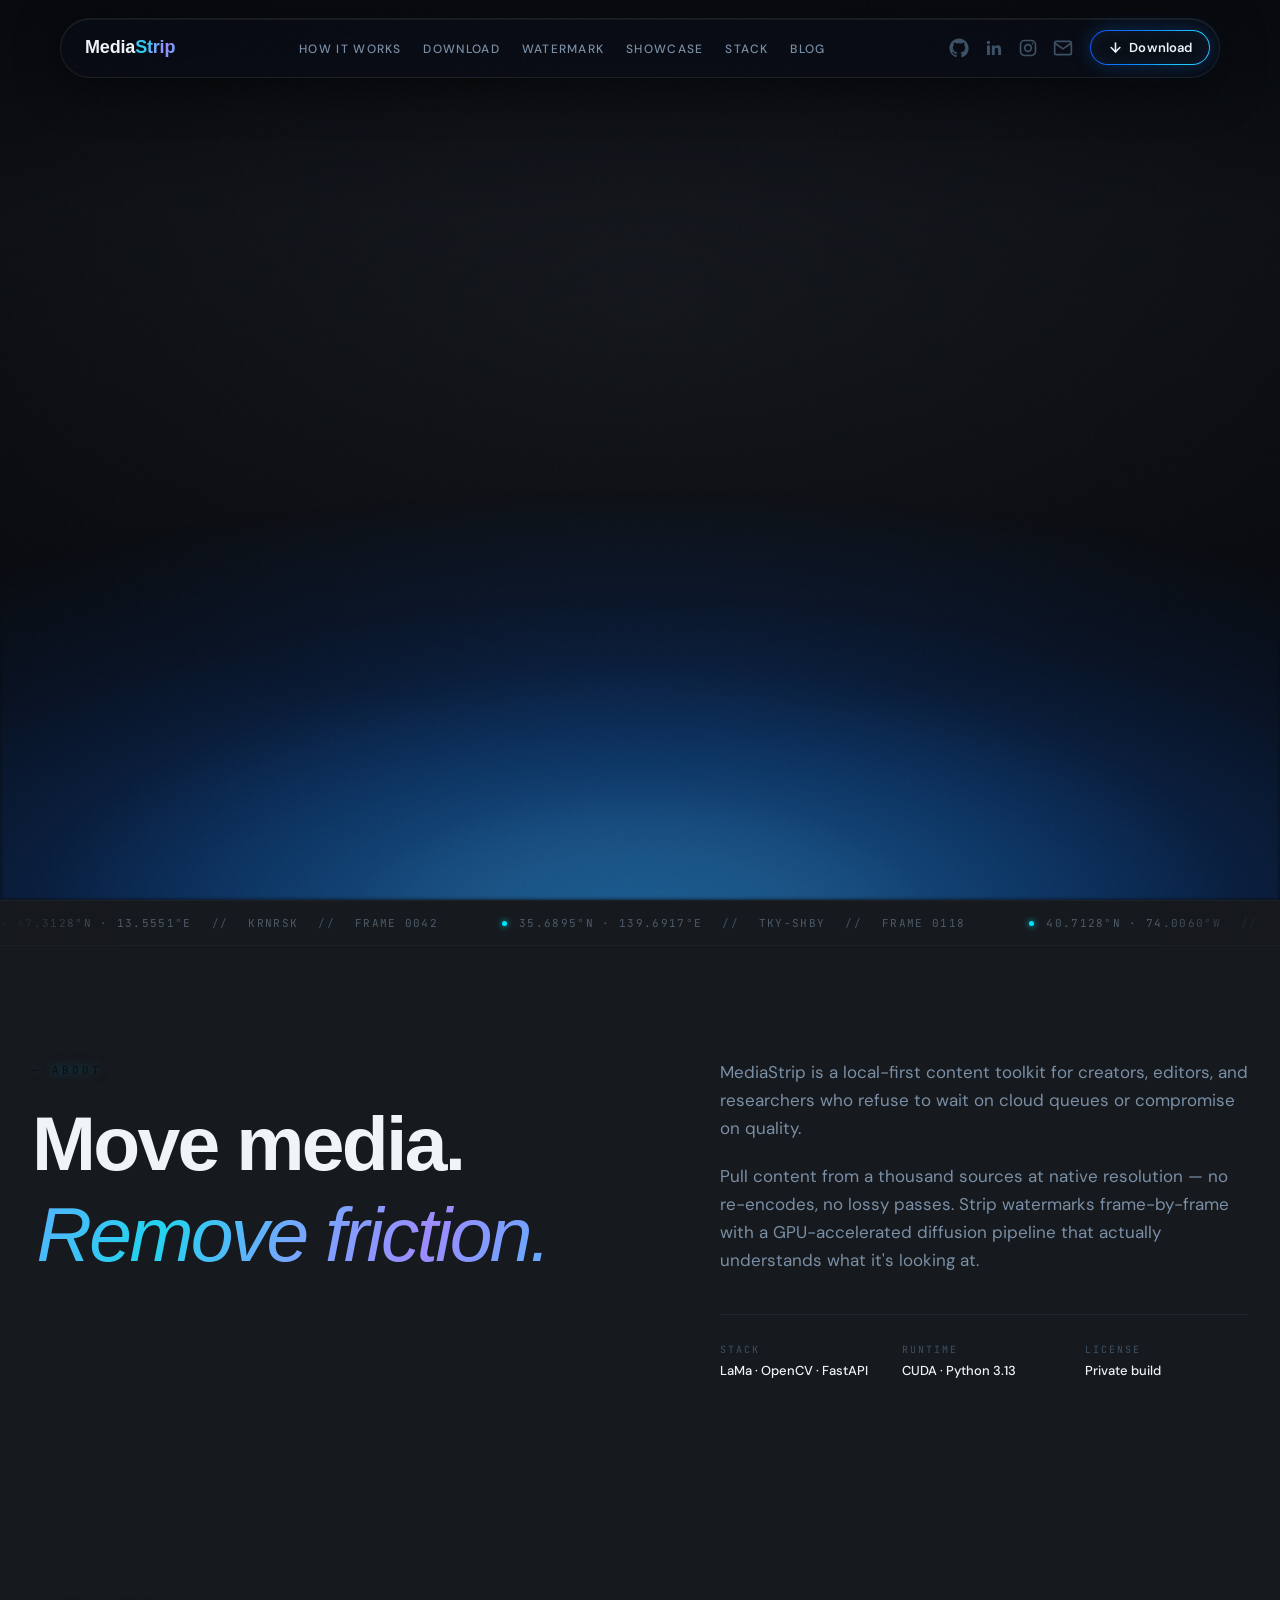
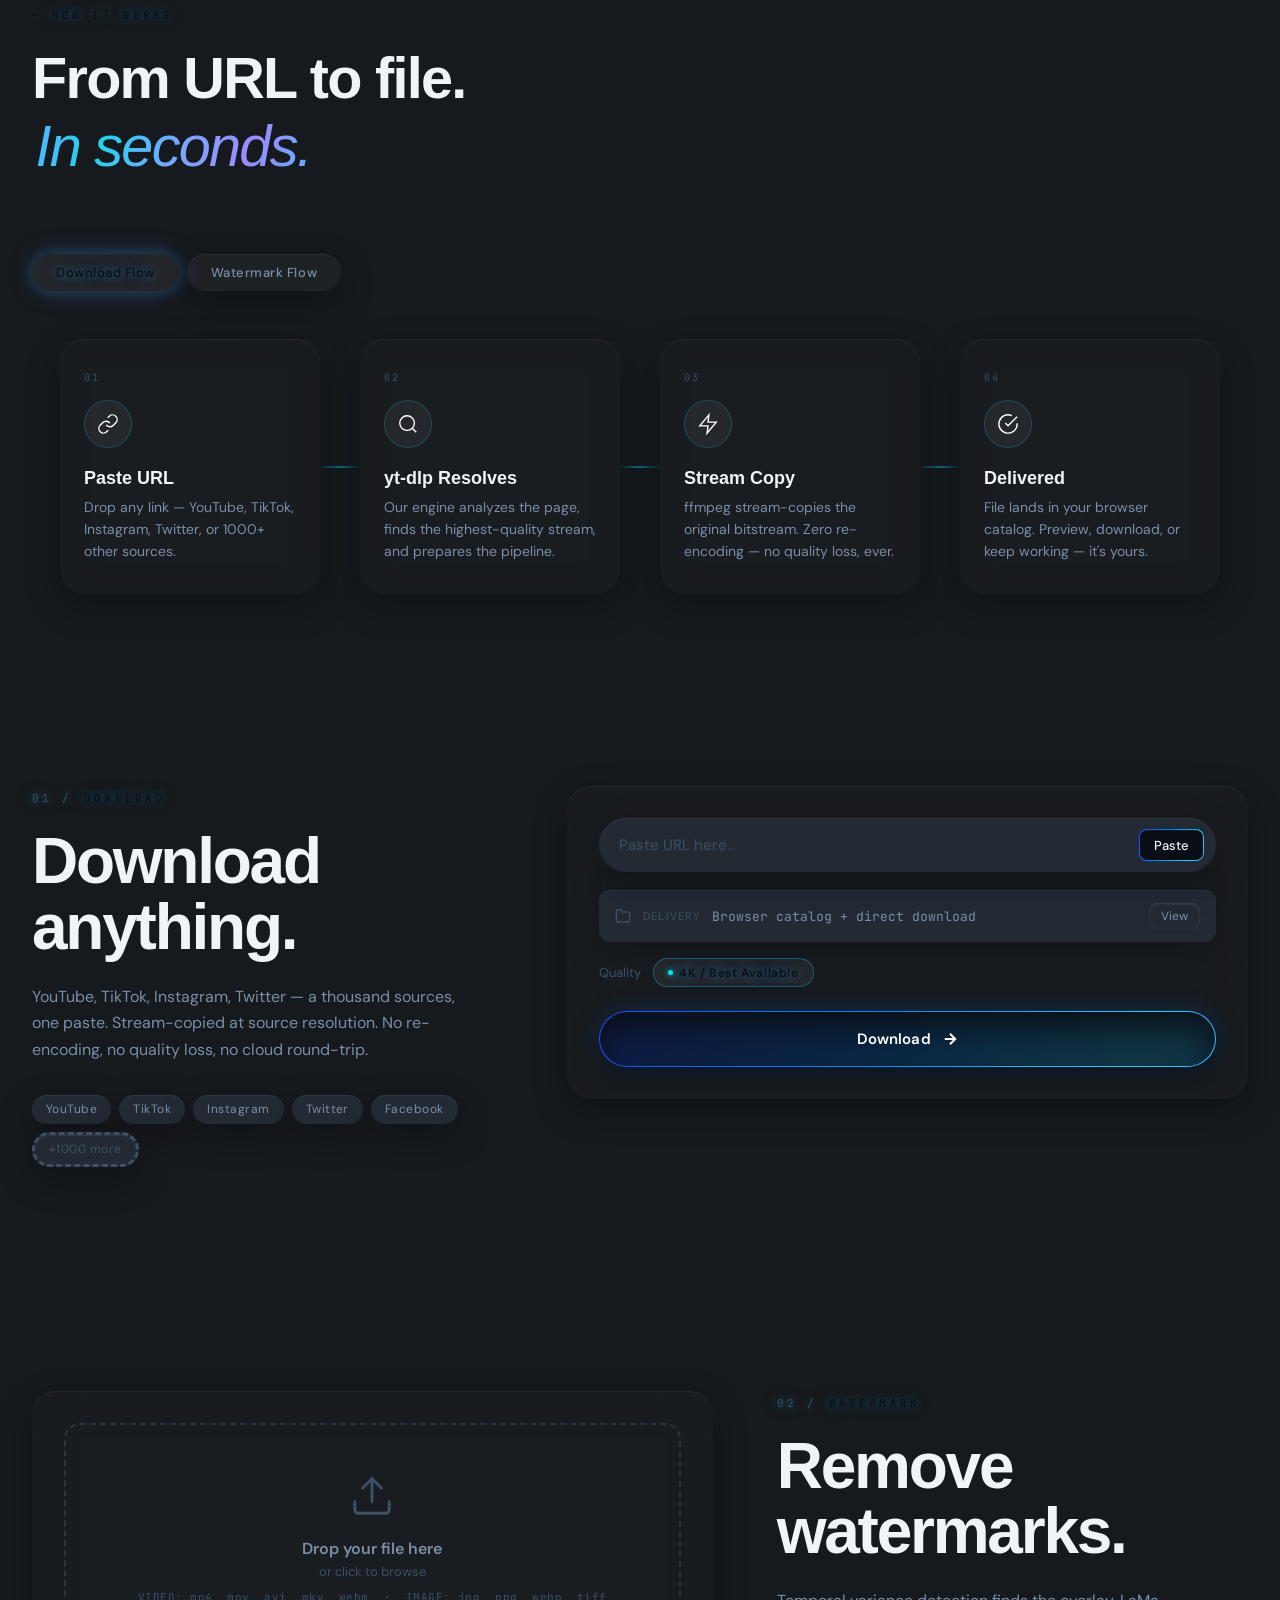
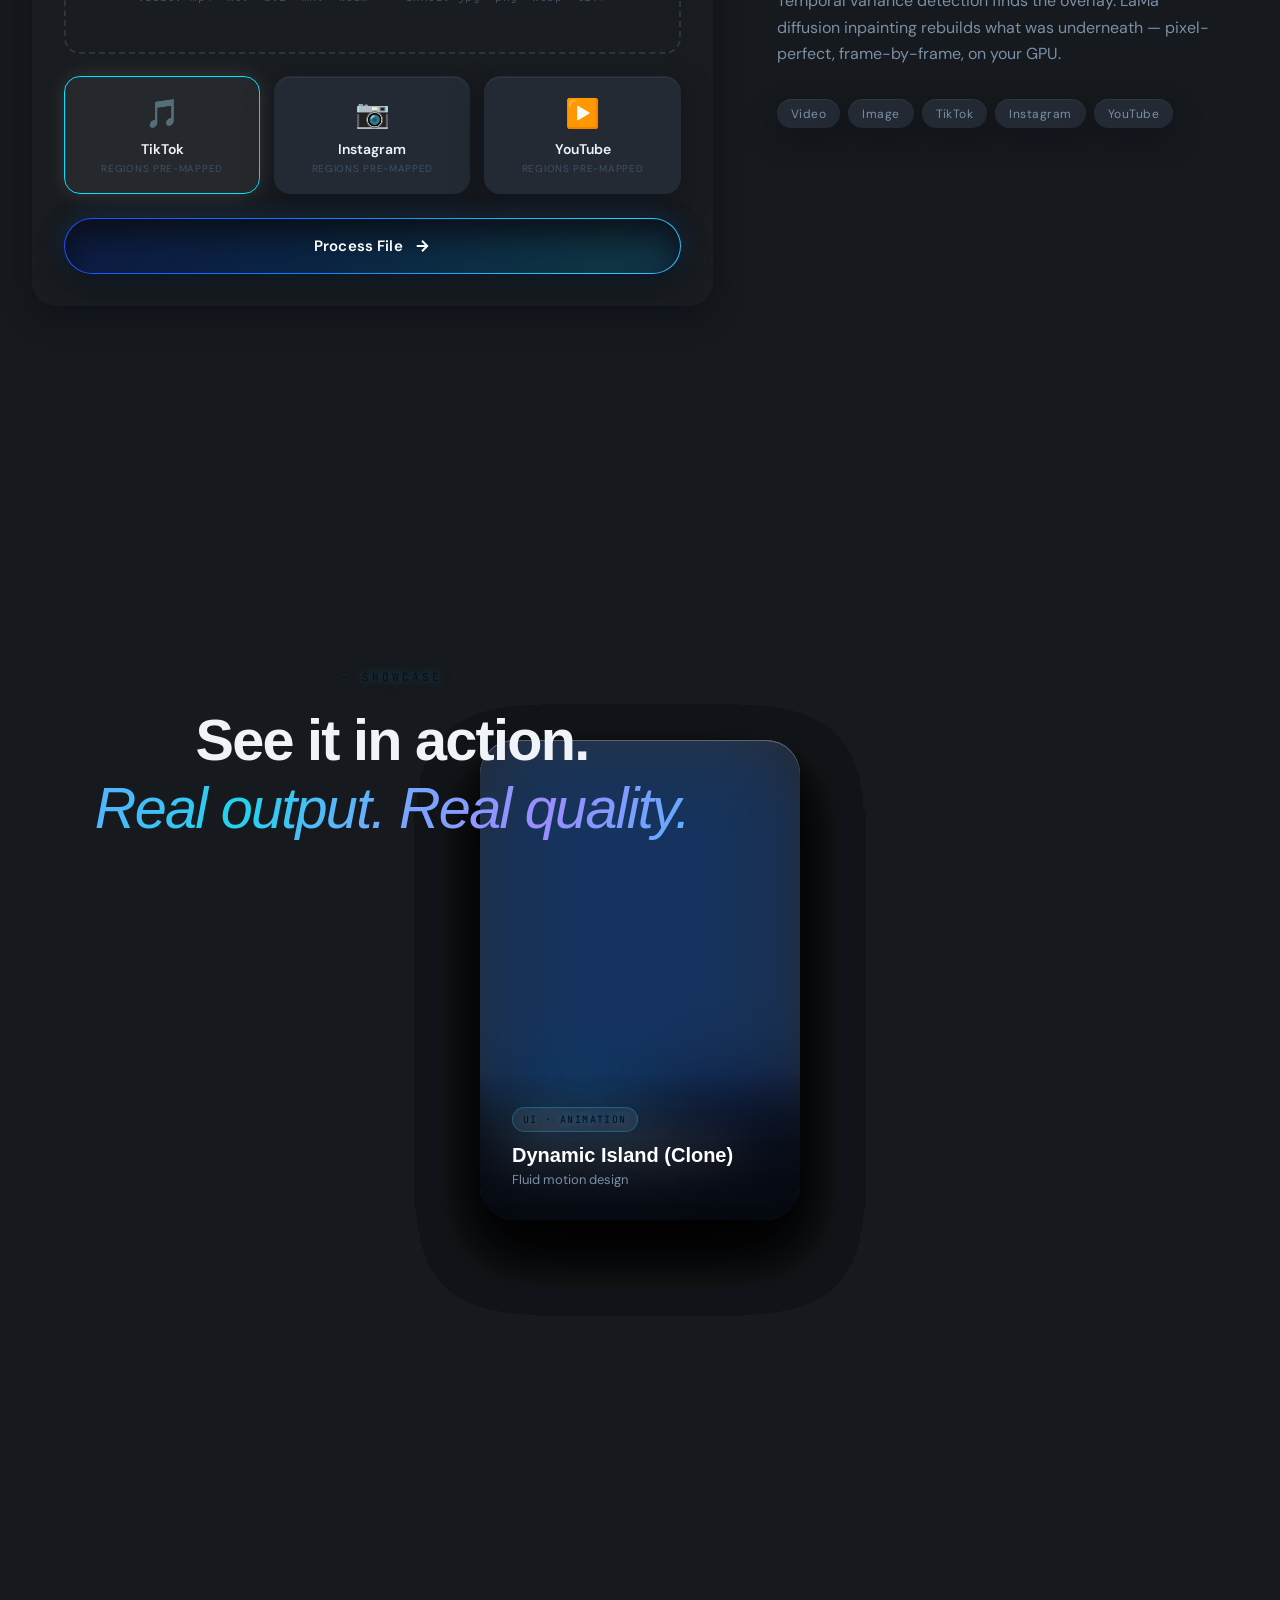
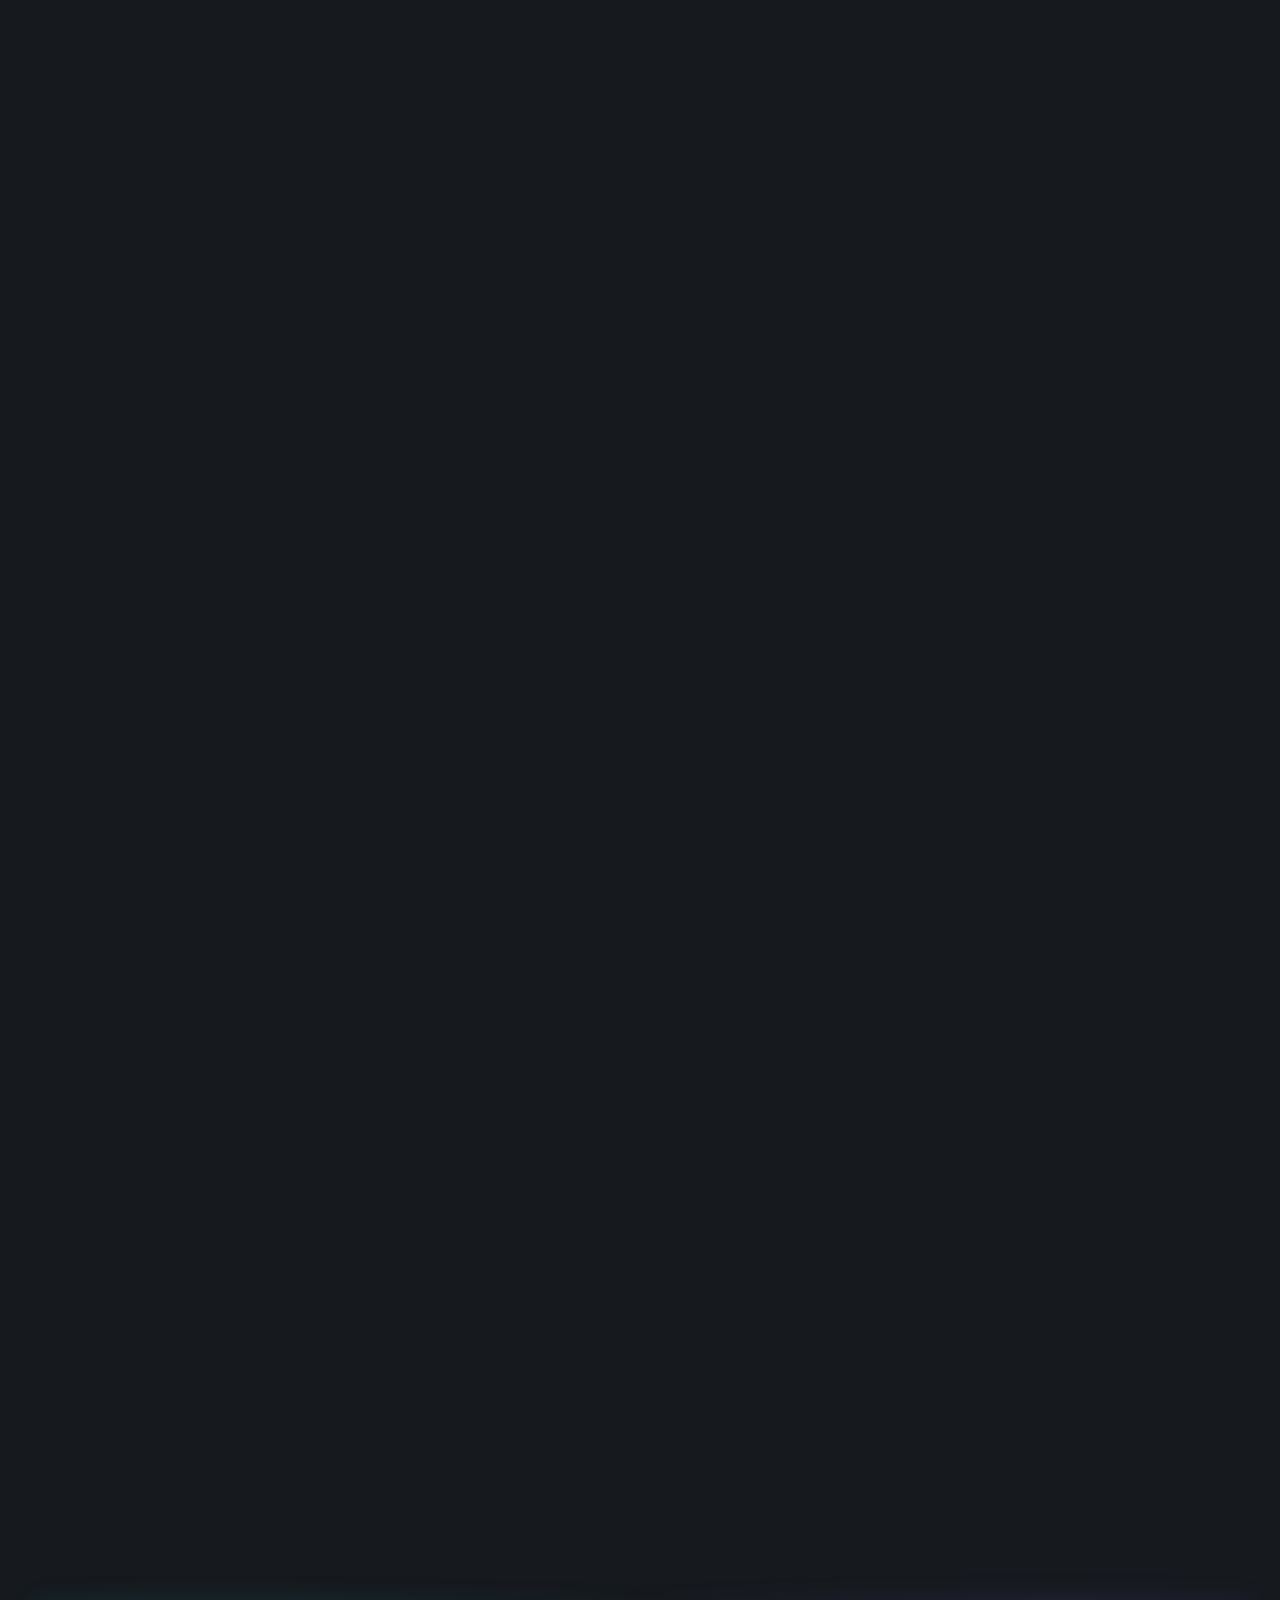
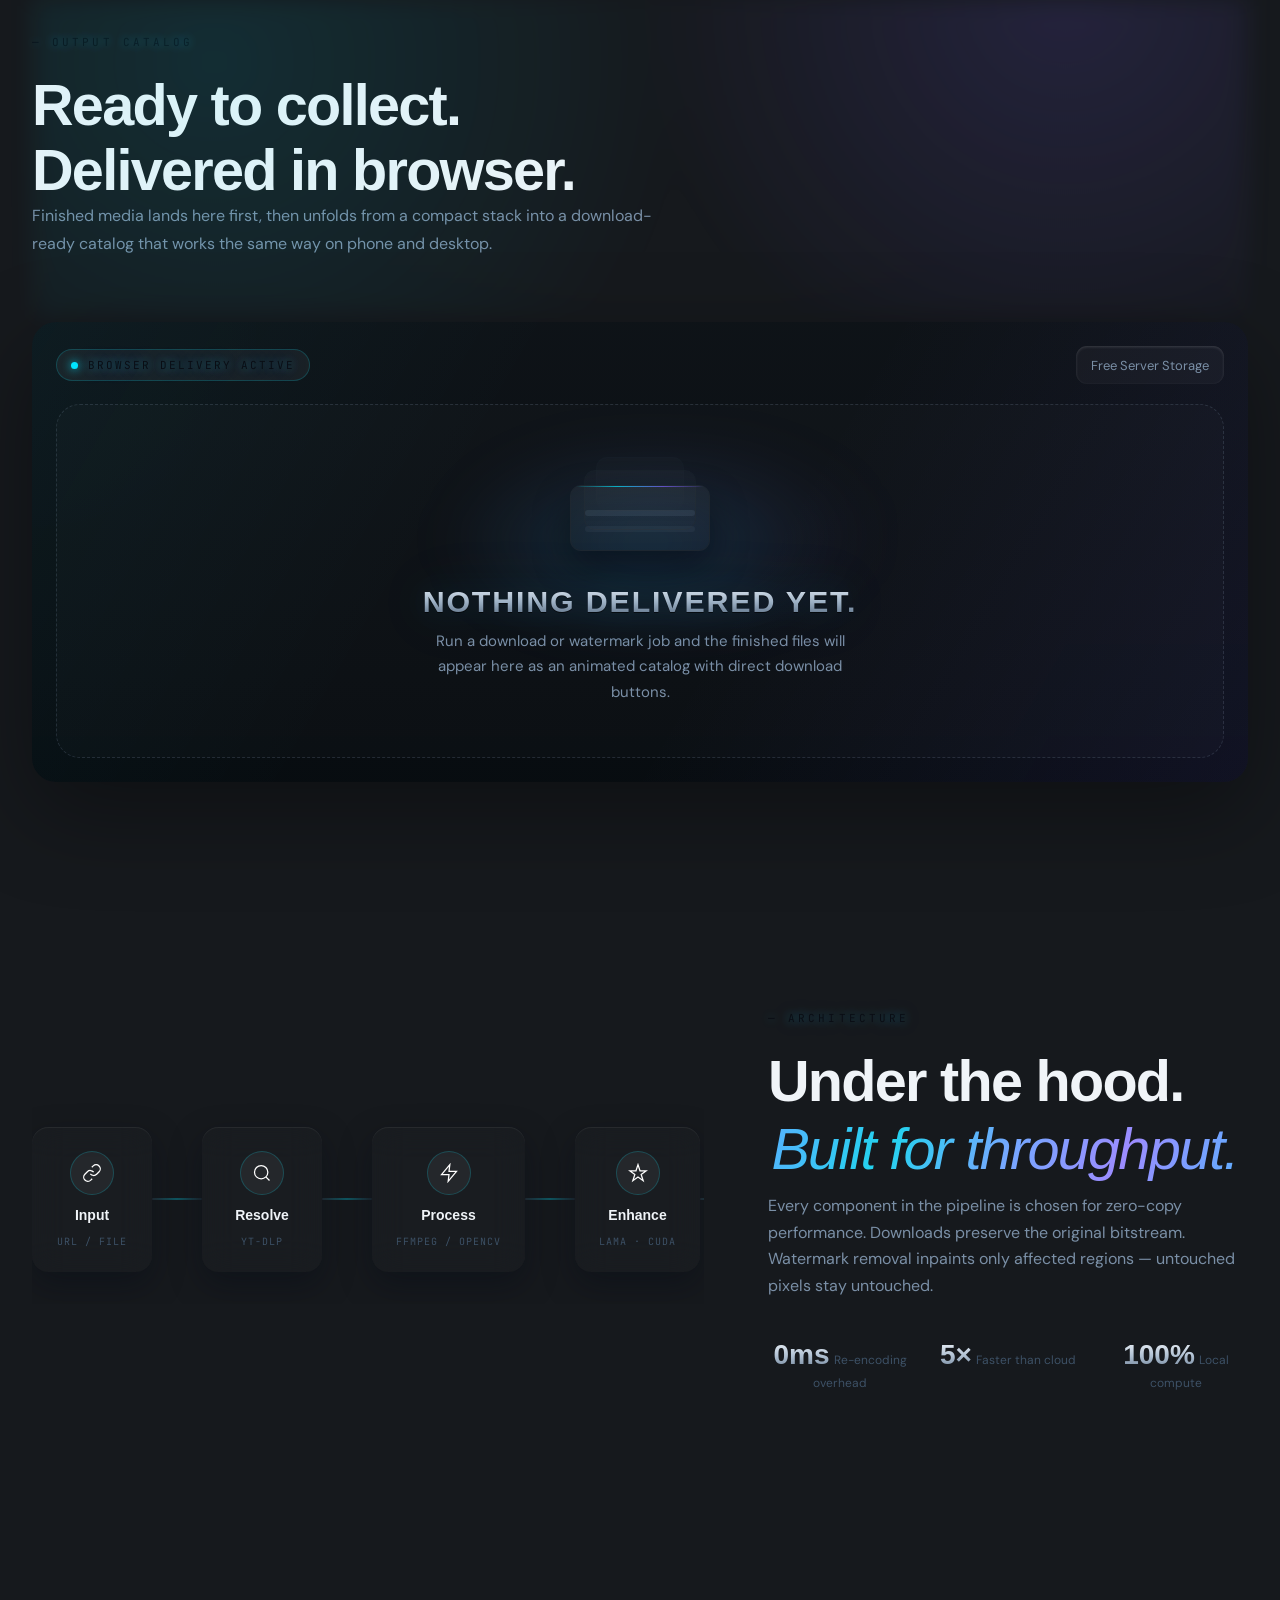
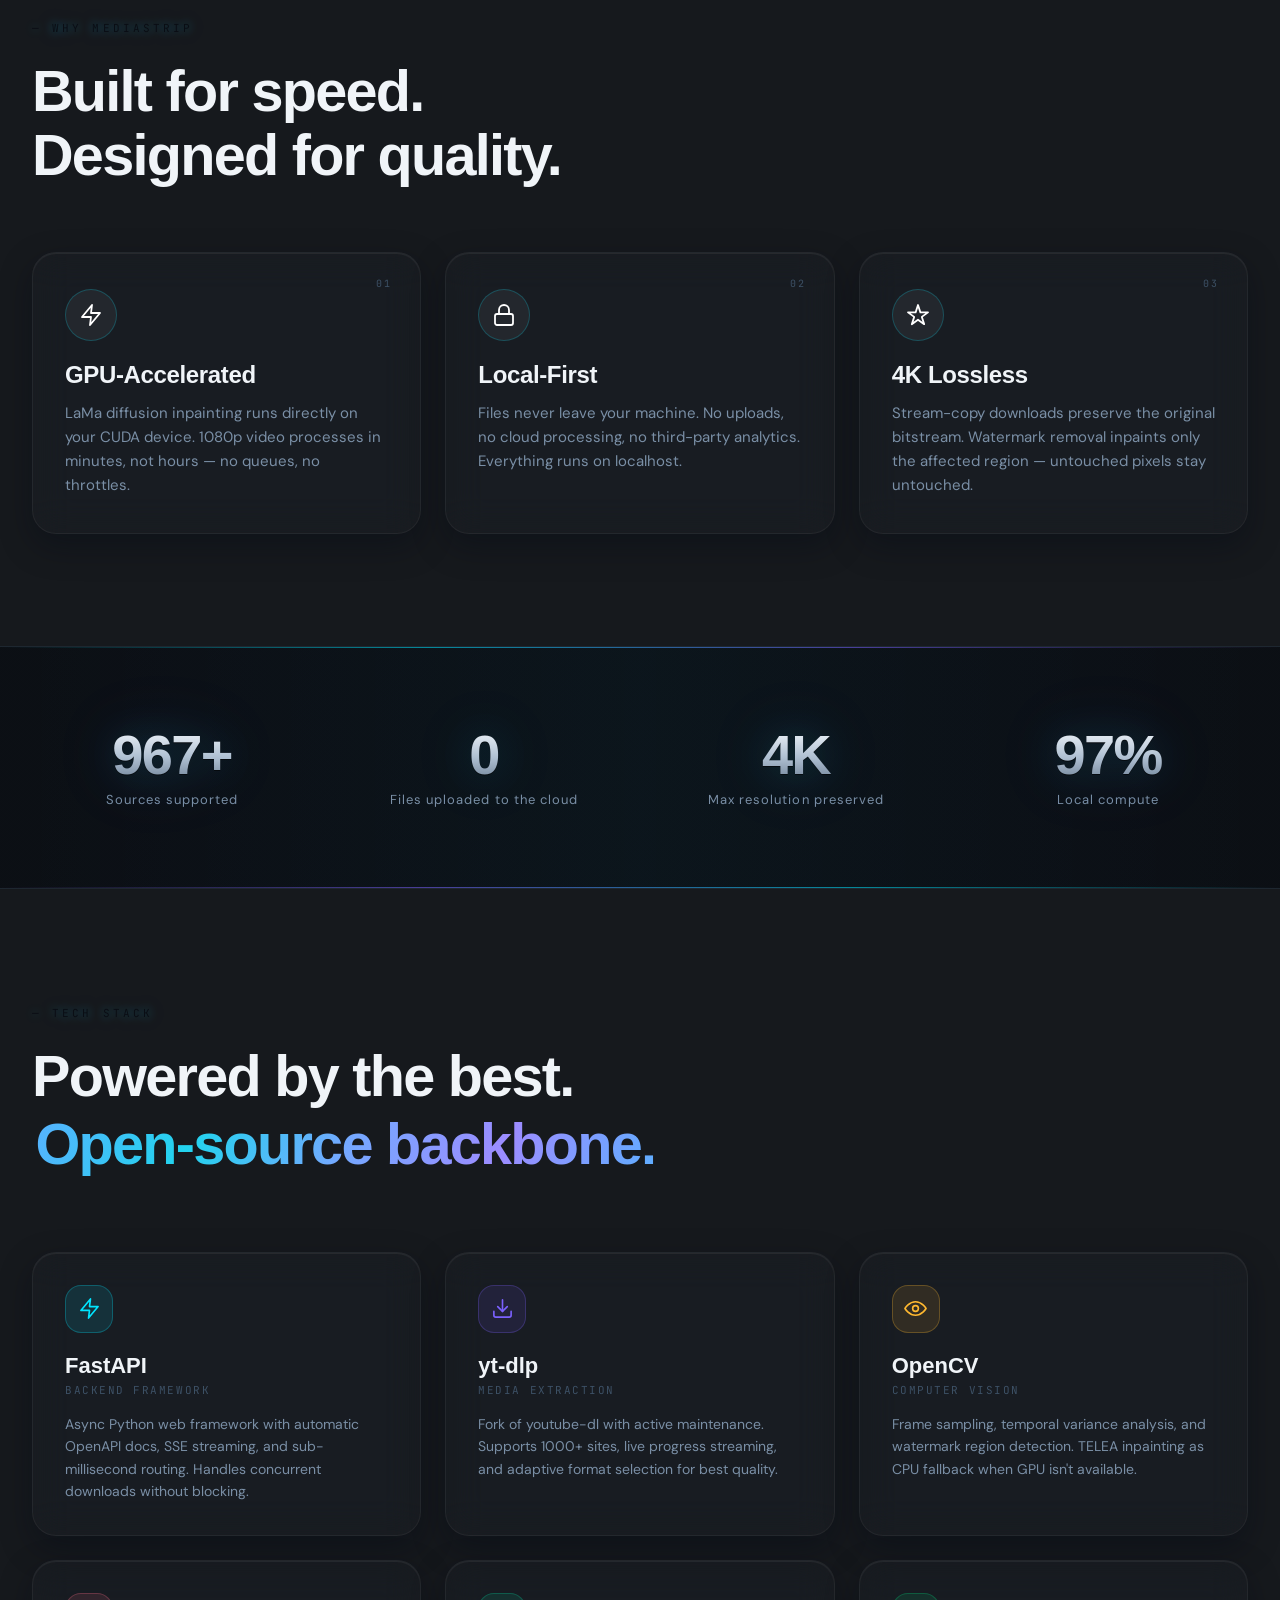
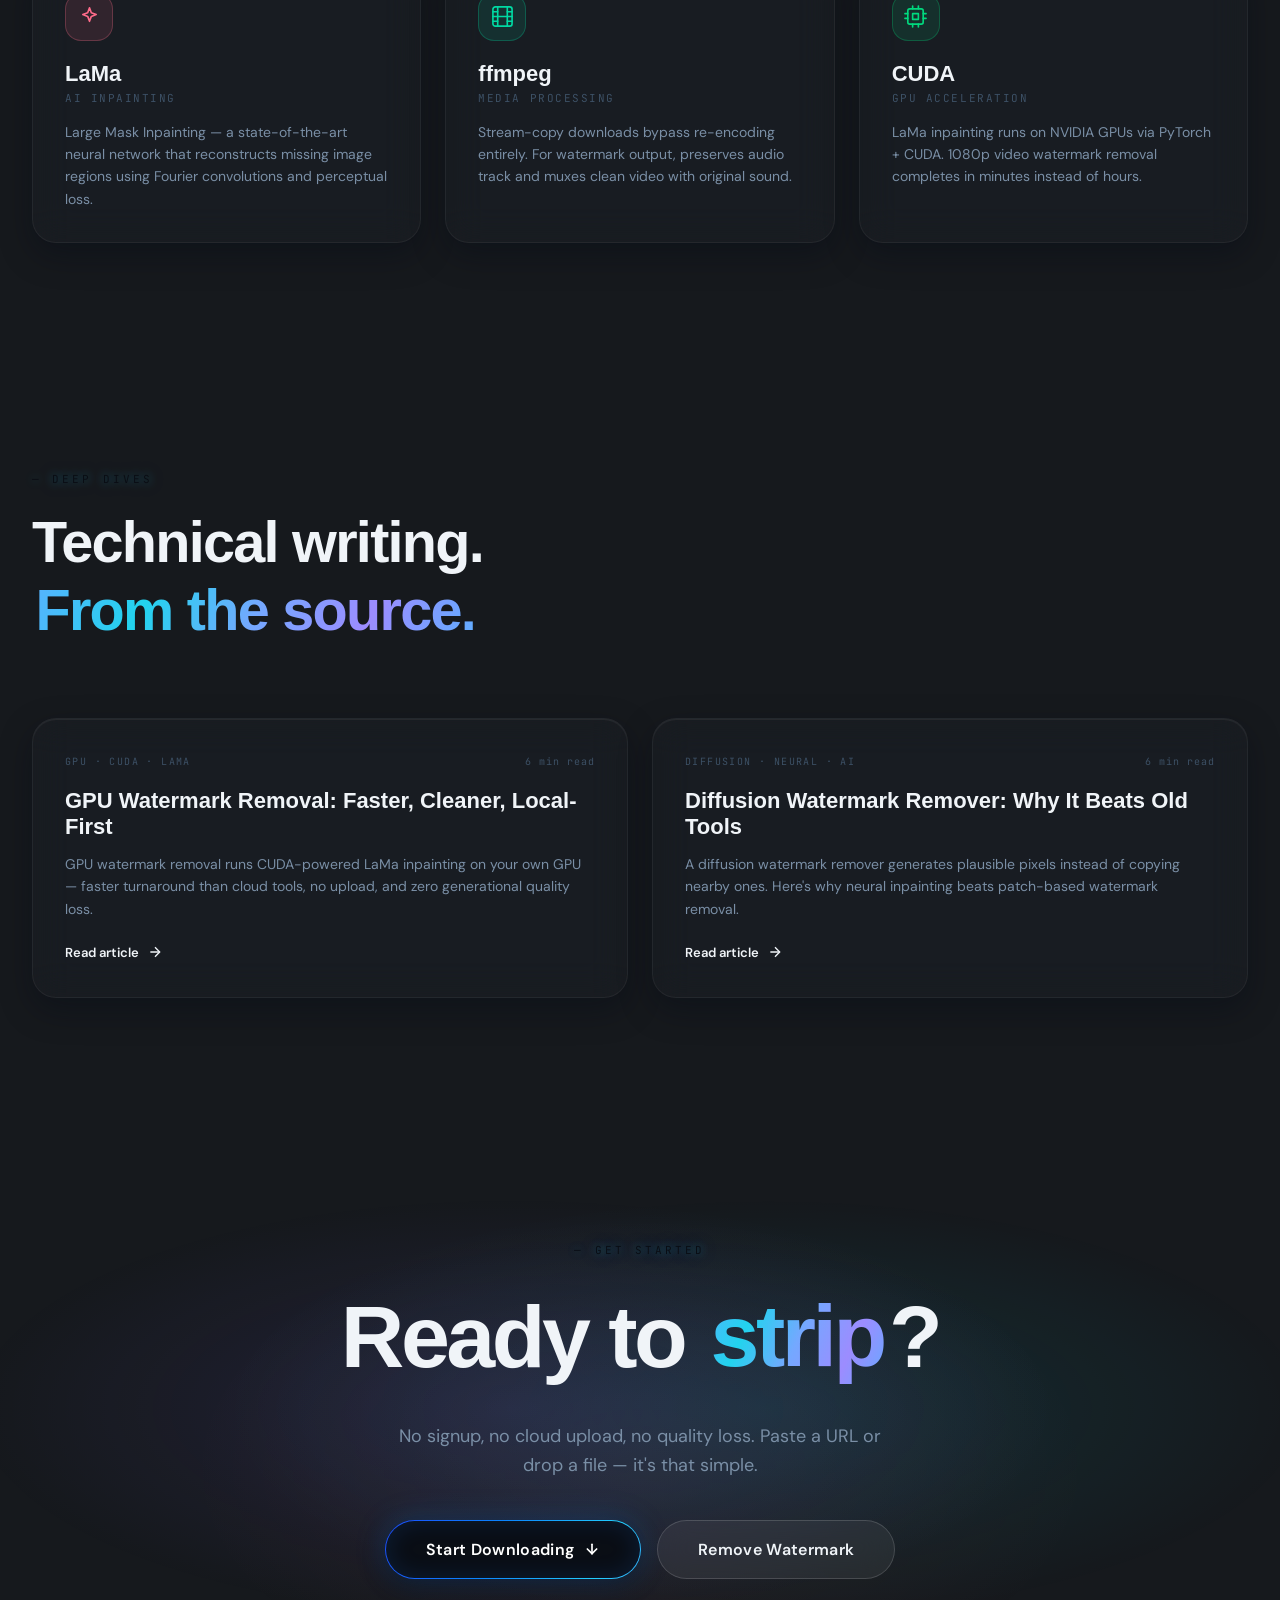
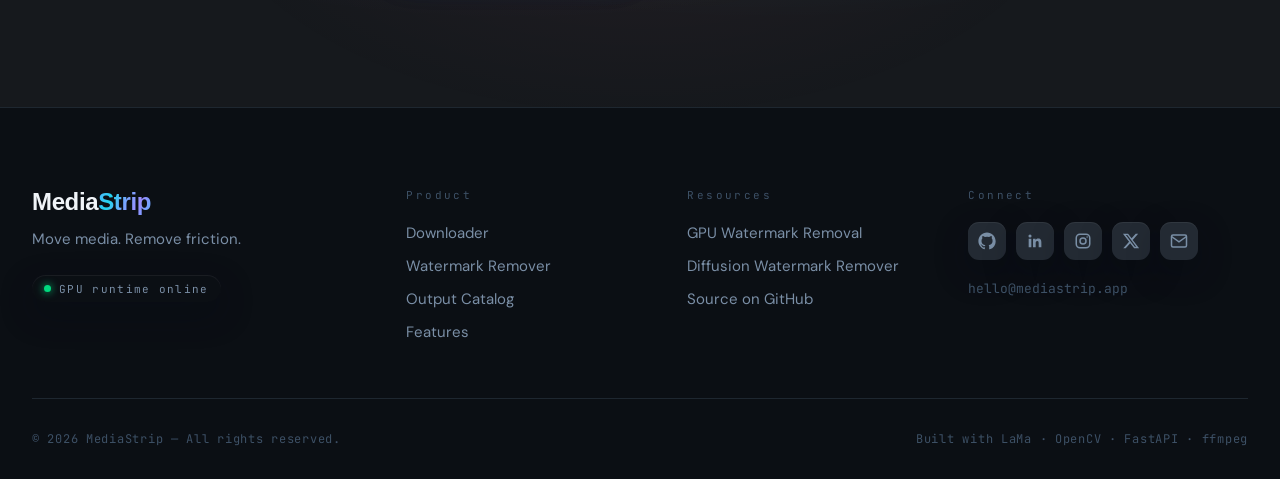
==== static/index.html @ b517f446 "fix(ui): de-void remaining display-scale text — pipeline stats + footer logo Swept all 15 #0A0E15+wo" ====
<!DOCTYPE html>
<html lang="en">
<head>
<meta charset="UTF-8">
<meta name="viewport" content="width=device-width, initial-scale=1.0">
<title>MediaStrip — Free 4K Media Downloader & Watermark Remover</title>
<meta name="description" content="GPU-accelerated, local-first media toolkit for creators. Download video from 1000+ sources at native resolution and remove watermarks frame-by-frame. Free.">
<link rel="canonical" href="https://mediastrip.jodlx.in/">

<!-- Open Graph -->
<meta property="og:title" content="MediaStrip — Free 4K Media Downloader & Watermark Remover">
<meta property="og:description" content="GPU-accelerated, local-first media toolkit for creators. Download video from 1000+ sources at native resolution and remove watermarks frame-by-frame. Free.">
<meta property="og:url" content="https://mediastrip.jodlx.in/">
<meta property="og:type" content="website">
<meta property="og:image" content="https://mediastrip.jodlx.in/static/og-image.png">
<meta property="og:image:width" content="1200">
<meta property="og:image:height" content="630">
<meta property="og:site_name" content="MediaStrip">

<!-- Twitter Card -->
<meta name="twitter:card" content="summary_large_image">
<meta name="twitter:title" content="MediaStrip — Free 4K Media Downloader & Watermark Remover">
<meta name="twitter:description" content="GPU-accelerated, local-first media toolkit for creators. Download video from 1000+ sources at native resolution and remove watermarks frame-by-frame. Free.">
<meta name="twitter:image" content="https://mediastrip.jodlx.in/static/og-image.png">

<!-- Structured Data -->
<script type="application/ld+json">
{
  "@context": "https://schema.org",
  "@type": "SoftwareApplication",
  "name": "MediaStrip",
  "url": "https://mediastrip.jodlx.in/",
  "description": "GPU-accelerated, local-first media toolkit for creators. Download video from 1000+ sources at native resolution and remove watermarks frame-by-frame.",
  "applicationCategory": "MultimediaApplication",
  "operatingSystem": "Web",
  "softwareVersion": "1.0",
  "sameAs": [
    "https://github.com/JodLHarDxD/MediaStrip"
  ],
  "offers": {
    "@type": "Offer",
    "price": "0",
    "priceCurrency": "USD"
  },
  "featureList": [
    "GPU-accelerated watermark removal using LaMa inpainting",
    "Download video from 1000+ sources at native resolution",
    "Local-first processing — your media never leaves your machine",
    "4K lossless output via ffmpeg",
    "OpenCV-powered frame-by-frame processing"
  ],
  "contactPoint": {
    "@type": "ContactPoint",
    "email": "hello@mediastrip.app"
  }
}
</script>
<link rel="preconnect" href="https://fonts.googleapis.com">
<link rel="preconnect" href="https://fonts.gstatic.com" crossorigin>
<link rel="preconnect" href="https://fonts.cdnfonts.com" crossorigin>
<link href="https://fonts.cdnfonts.com/css/clash-display" rel="stylesheet">
<link href="https://fonts.googleapis.com/css2?family=DM+Sans:opsz,wght@9..40,300;9..40,400;9..40,500;9..40,600;9..40,700&family=JetBrains+Mono:wght@400;500&display=swap" rel="stylesheet">

<link rel="icon" href="/favicon.ico" type="image/svg+xml">
<link rel="shortcut icon" href="/favicon.ico" type="image/svg+xml">
<style>
body.is-preloading { overflow: hidden; background: #05030b; }
body.is-preloading .site-shell {
  opacity: 0;
  visibility: hidden;
  transform: scale(1.02);
}
body.app-ready .site-shell {
  opacity: 1;
  visibility: visible;
  transform: none;
  transition: opacity 900ms cubic-bezier(0.4, 0, 0.2, 1), transform 900ms cubic-bezier(0.4, 0, 0.2, 1);
}
#site-loader {
  position: fixed;
  inset: 0;
  display: grid;
  place-items: center;
  background:
    radial-gradient(circle at 50% 40%, rgba(50, 27, 96, 0.9), rgba(5, 3, 11, 0.98) 62%),
    linear-gradient(180deg, #090512, #020103);
  z-index: 10050;
}
#site-loader[hidden] { display: none; }
#site-loader.is-leaving {
  opacity: 0;
  visibility: hidden;
  transition: opacity 900ms cubic-bezier(0.4, 0, 0.2, 1), visibility 900ms cubic-bezier(0.4, 0, 0.2, 1);
}
</style>
<link rel="stylesheet" href="/static/style.css?v=18">
</head>
<body>

<div class="site-shell">

<!-- Fluid GSAP Cursor -->
<div class="fluid-cursor" id="fluid-cursor"></div>
<div class="fluid-cursor-follower" id="fluid-cursor-follower"></div>

<!-- Animated gradient canvas background -->

<canvas id="gradient-canvas" aria-hidden="true"></canvas>
<div class="mesh-bg"></div>

<!-- ═══════════════════════════════════════════ TOP NAV -->
<nav class="top-nav" id="top-nav">
  <div class="top-nav-inner">
    <a class="top-nav-brand" href="#hero" onclick="scrollToSection('hero', event)">
      Media<span>Strip</span>
    </a>
    <ul class="top-nav-links">
      <li><a href="#how-it-works" onclick="scrollToSection('how-it-works', event)">How It Works</a></li>
      <li><a href="#tool-download" onclick="scrollToSection('tool-download', event)">Download</a></li>
      <li><a href="#tool-watermark" onclick="scrollToSection('tool-watermark', event)">Watermark</a></li>
      <li><a href="#pipeline" onclick="scrollToSection('pipeline', event)">Showcase</a></li>
      <li><a href="#tech-stack" onclick="scrollToSection('tech-stack', event)">Stack</a></li>
      <li><a href="#blog" onclick="scrollToSection('blog', event)">Blog</a></li>
    </ul>
    <div class="top-nav-right">
    <div class="top-nav-socials">
      <a href="https://github.com/JodLHarDxD/MediaStrip" target="_blank" rel="noopener" title="GitHub" aria-label="GitHub">
        <svg viewBox="0 0 24 24" fill="currentColor" width="20" height="20"><path d="M12 .5C5.73.5.5 5.74.5 12.02c0 5.08 3.29 9.39 7.86 10.91.58.11.79-.25.79-.55v-2.02c-3.2.7-3.87-1.37-3.87-1.37-.52-1.33-1.28-1.68-1.28-1.68-1.05-.72.08-.7.08-.7 1.16.08 1.77 1.2 1.77 1.2 1.03 1.77 2.7 1.26 3.36.97.1-.75.4-1.27.73-1.56-2.55-.29-5.23-1.28-5.23-5.7 0-1.26.45-2.28 1.18-3.08-.12-.29-.51-1.46.11-3.05 0 0 .97-.31 3.17 1.18a11 11 0 0 1 5.77 0c2.2-1.49 3.17-1.18 3.17-1.18.62 1.59.23 2.76.11 3.05.74.8 1.18 1.82 1.18 3.08 0 4.43-2.69 5.4-5.25 5.69.41.36.77 1.06.77 2.14v3.17c0 .31.21.67.8.55A10.53 10.53 0 0 0 23.5 12.02C23.5 5.74 18.27.5 12 .5z"/></svg>
      </a>
      <a href="https://linkedin.com" target="_blank" rel="noopener" title="LinkedIn" aria-label="LinkedIn">
        <svg viewBox="0 0 24 24" fill="currentColor" width="20" height="20"><path d="M20.45 20.45h-3.55v-5.57c0-1.33-.02-3.04-1.85-3.04-1.85 0-2.13 1.44-2.13 2.94v5.67H9.36V9.01h3.41v1.56h.05c.48-.9 1.65-1.85 3.39-1.85 3.62 0 4.29 2.38 4.29 5.48v6.25zM5.34 7.43a2.06 2.06 0 1 1 0-4.12 2.06 2.06 0 0 1 0 4.12zM7.12 20.45H3.56V9.01h3.56v11.44z"/></svg>
      </a>
      <a href="https://instagram.com" target="_blank" rel="noopener" title="Instagram" aria-label="Instagram">
        <svg viewBox="0 0 24 24" fill="none" stroke="currentColor" stroke-width="2" width="20" height="20"><rect x="3" y="3" width="18" height="18" rx="5"/><circle cx="12" cy="12" r="4"/><circle cx="17.5" cy="6.5" r="1" fill="currentColor" stroke="none"/></svg>
      </a>
      <a href="mailto:hello@mediastrip.app" title="Email" aria-label="Email">
        <svg viewBox="0 0 24 24" fill="none" stroke="currentColor" stroke-width="2" width="20" height="20"><path d="M4 4h16c1.1 0 2 .9 2 2v12c0 1.1-.9 2-2 2H4c-1.1 0-2-.9-2-2V6c0-1.1.9-2 2-2z"/><polyline points="22,6 12,13 2,6"/></svg>
      </a>
    </div>
    <button class="nav-cta" data-magnetic onclick="scrollToSection('tool-download')">
      <svg viewBox="0 0 24 24" fill="none" stroke="currentColor" stroke-width="2.5" stroke-linecap="round" stroke-linejoin="round"><line x1="12" y1="5" x2="12" y2="19"/><polyline points="19 12 12 19 5 12"/></svg>
      Download
    </button>
    </div>
  </div>
</nav>

<!-- ═══════════════════════════════════════════ HERO -->
<section id="hero" data-section-theme="hero">
  <div class="hero-gradient-bg" aria-hidden="true"></div>
  <div class="hero-overlay"></div>

  <!-- Cinematic coordinate frame -->
  <div class="hero-frame-markers">
    <div class="hero-marker top-left">
      <span class="marker-dot"></span>
      <span>47.3128°N · 13.5551°E</span>
    </div>
    <div class="hero-marker top-right">
      <span>FRAME 0042 / 0434</span>
      <span class="marker-dot"></span>
    </div>
    <div class="hero-marker bottom-left">
      <span class="marker-dot"></span>
      <span>SRC · GRADIENT.MESH</span>
    </div>
    <div class="hero-marker bottom-right">
      <span>LIVE</span>
      <span class="marker-dot rec"></span>
    </div>
  </div>

  <div class="hero-content">
    <div class="hero-eyebrow" id="hero-eyebrow">
      <span class="hero-eyebrow-dot"></span>
      GPU-ACCELERATED · LOCAL-FIRST
    </div>
    <div class="hero-title-wrapper"><h1 class="hero-title" id="hero-title" data-slot-text="MEDIA STRIP"></h1></div>
    <p class="hero-tagline" id="hero-tagline">
      <span class="word">Download</span> <span class="word">·</span> <span class="word">Clean</span> <span class="word">·</span> <span class="word">Keep</span>
    </p>
    <form class="hero-terminal" id="hero-terminal" onsubmit="heroDownload(event)">
      <span class="hero-terminal-prompt">&gt;</span>
      <input
        type="url" id="hero-url-input" class="hero-terminal-input"
        placeholder="Paste a video URL to download..."
        autocomplete="off" spellcheck="false"
      >
      <button type="submit" class="hero-terminal-go">
        Download
        <svg viewBox="0 0 24 24" fill="none" stroke="currentColor" stroke-width="2.5" stroke-linecap="round" stroke-linejoin="round"><line x1="5" y1="12" x2="19" y2="12"/><polyline points="12 5 19 12 12 19"/></svg>
      </button>
    </form>
    <div class="hero-actions" id="hero-actions">
      <button class="btn-hero btn-hero-secondary" data-magnetic onclick="scrollToSection('tool-watermark')">Remove Watermark</button>
      <span class="hero-actions-sep">or</span>
      <button class="btn-hero btn-hero-secondary" data-magnetic onclick="scrollToSection('how-it-works')">See How It Works</button>
    </div>
  </div>

  <button class="hero-scroll-hint" onclick="scrollToSection('manifesto')" aria-label="Scroll to content">
    <span>SCROLL</span>
    <svg width="14" height="14" viewBox="0 0 24 24" fill="none" stroke="currentColor" stroke-width="2" stroke-linecap="round" stroke-linejoin="round"><polyline points="6 9 12 15 18 9"/></svg>
  </button>
</section>

<!-- ═══════════════════════════════════════════ COORDINATES TICKER -->
<div class="coords-strip" id="coords-strip">
  <div class="coords-track" id="coords-track"></div>
</div>

<!-- ═══════════════════════════════════════════ MANIFESTO -->
<section class="section manifesto" id="manifesto" data-section-theme="manifesto">
  <div class="manifesto-left reveal">
    <div class="eyebrow">— ABOUT</div>
    <h2 class="manifesto-title">
      Move media.<br>
      <em class="gradient-text">Remove friction.</em>
    </h2>
  </div>
  <div class="manifesto-right reveal">
    <p class="manifesto-body">
      MediaStrip is a local-first content toolkit for creators, editors, and researchers who refuse to wait on cloud queues or compromise on quality.
    </p>
    <p class="manifesto-body">
      Pull content from a thousand sources at native resolution — no re-encodes, no lossy passes. Strip watermarks frame-by-frame with a GPU-accelerated diffusion pipeline that actually understands what it's looking at.
    </p>
    <div class="manifesto-meta">
      <div class="meta-item"><span class="meta-label">STACK</span><span class="meta-value">LaMa · OpenCV · FastAPI</span></div>
      <div class="meta-item"><span class="meta-label">RUNTIME</span><span class="meta-value">CUDA · Python 3.13</span></div>
      <div class="meta-item"><span class="meta-label">LICENSE</span><span class="meta-value">Private build</span></div>
    </div>
  </div>
</section>

<!-- ═══════════════════════════════════════════ HOW IT WORKS -->
<section class="section how-section" id="how-it-works" data-section-theme="how">
  <div class="section-header reveal">
    <div class="eyebrow">— HOW IT WORKS</div>
    <h2 class="section-heading">From URL to file.<br><em class="gradient-text">In seconds.</em></h2>
  </div>

  <div class="how-flow-tabs reveal">
    <button class="how-tab active" data-flow="download" onclick="switchFlow('download')">Download Flow</button>
    <button class="how-tab" data-flow="watermark" onclick="switchFlow('watermark')">Watermark Flow</button>
  </div>

  <div class="how-steps-wrap" id="how-steps">
    <!-- Download Flow -->
    <div class="how-flow active" id="flow-download">
      <div class="how-step" data-step="1">
        <div class="how-step-num">01</div>
        <div class="how-step-icon">
          <svg viewBox="0 0 24 24" fill="none" stroke="currentColor" stroke-width="1.5"><path d="M10 13a5 5 0 0 0 7.54.54l3-3a5 5 0 0 0-7.07-7.07l-1.72 1.71"/><path d="M14 11a5 5 0 0 0-7.54-.54l-3 3a5 5 0 0 0 7.07 7.07l1.71-1.71"/></svg>
        </div>
        <h3 class="how-step-title">Paste URL</h3>
        <p class="how-step-desc">Drop any link — YouTube, TikTok, Instagram, Twitter, or 1000+ other sources.</p>
      </div>
      <div class="how-step-connector"><div class="how-connector-line"></div></div>
      <div class="how-step" data-step="2">
        <div class="how-step-num">02</div>
        <div class="how-step-icon">
          <svg viewBox="0 0 24 24" fill="none" stroke="currentColor" stroke-width="1.5"><circle cx="11" cy="11" r="8"/><line x1="21" y1="21" x2="16.65" y2="16.65"/></svg>
        </div>
        <h3 class="how-step-title">yt-dlp Resolves</h3>
        <p class="how-step-desc">Our engine analyzes the page, finds the highest-quality stream, and prepares the pipeline.</p>
      </div>
      <div class="how-step-connector"><div class="how-connector-line"></div></div>
      <div class="how-step" data-step="3">
        <div class="how-step-num">03</div>
        <div class="how-step-icon">
          <svg viewBox="0 0 24 24" fill="none" stroke="currentColor" stroke-width="1.5"><polygon points="13 2 3 14 12 14 11 22 21 10 12 10 13 2"/></svg>
        </div>
        <h3 class="how-step-title">Stream Copy</h3>
        <p class="how-step-desc">ffmpeg stream-copies the original bitstream. Zero re-encoding — no quality loss, ever.</p>
      </div>
      <div class="how-step-connector"><div class="how-connector-line"></div></div>
      <div class="how-step" data-step="4">
        <div class="how-step-num">04</div>
        <div class="how-step-icon">
          <svg viewBox="0 0 24 24" fill="none" stroke="currentColor" stroke-width="1.5"><path d="M22 11.08V12a10 10 0 1 1-5.93-9.14"/><polyline points="22 4 12 14.01 9 11.01"/></svg>
        </div>
        <h3 class="how-step-title">Delivered</h3>
        <p class="how-step-desc">File lands in your browser catalog. Preview, download, or keep working — it's yours.</p>
      </div>
    </div>

    <!-- Watermark Flow -->
    <div class="how-flow" id="flow-watermark">
      <div class="how-step" data-step="1">
        <div class="how-step-num">01</div>
        <div class="how-step-icon">
          <svg viewBox="0 0 24 24" fill="none" stroke="currentColor" stroke-width="1.5"><path d="M21 15v4a2 2 0 0 1-2 2H5a2 2 0 0 1-2-2v-4"/><polyline points="17 8 12 3 7 8"/><line x1="12" y1="3" x2="12" y2="15"/></svg>
        </div>
        <h3 class="how-step-title">Upload File</h3>
        <p class="how-step-desc">Drop your video or image. Supports MP4, MOV, AVI, MKV, WEBM, JPG, PNG, WEBP, and TIFF.</p>
      </div>
      <div class="how-step-connector"><div class="how-connector-line"></div></div>
      <div class="how-step" data-step="2">
        <div class="how-step-num">02</div>
        <div class="how-step-icon">
          <svg viewBox="0 0 24 24" fill="none" stroke="currentColor" stroke-width="1.5"><rect x="3" y="3" width="18" height="18" rx="2"/><circle cx="8.5" cy="8.5" r="1.5"/><polyline points="21 15 16 10 5 21"/></svg>
        </div>
        <h3 class="how-step-title">Temporal Analysis</h3>
        <p class="how-step-desc">OpenCV samples frames, measures variance across time to detect the watermark region automatically.</p>
      </div>
      <div class="how-step-connector"><div class="how-connector-line"></div></div>
      <div class="how-step" data-step="3">
        <div class="how-step-num">03</div>
        <div class="how-step-icon">
          <svg viewBox="0 0 24 24" fill="none" stroke="currentColor" stroke-width="1.5"><path d="M12 2l2.39 7.36H22l-6.19 4.5 2.39 7.36L12 16.72l-6.19 4.5 2.39-7.36L2 9.36h7.61z"/></svg>
        </div>
        <h3 class="how-step-title">LaMa Inpainting</h3>
        <p class="how-step-desc">GPU-accelerated diffusion model rebuilds the missing pixels — pixel-perfect, frame by frame.</p>
      </div>
      <div class="how-step-connector"><div class="how-connector-line"></div></div>
      <div class="how-step" data-step="4">
        <div class="how-step-num">04</div>
        <div class="how-step-icon">
          <svg viewBox="0 0 24 24" fill="none" stroke="currentColor" stroke-width="1.5"><path d="M22 11.08V12a10 10 0 1 1-5.93-9.14"/><polyline points="22 4 12 14.01 9 11.01"/></svg>
        </div>
        <h3 class="how-step-title">Clean Output</h3>
        <p class="how-step-desc">Watermark-free result with audio preserved, ready to download from the output catalog.</p>
      </div>
    </div>
  </div>
</section>

<!-- ═══════════════════════════════════════════ TOOL: DOWNLOAD -->
<section class="section tool-section" id="tool-download" data-section-theme="download">
  <div class="tool-copy reveal">
    <div class="eyebrow"><span class="eyebrow-num">01 /</span> DOWNLOAD</div>
    <h2 class="tool-heading">Download<br>anything.</h2>
    <p class="tool-body">
      YouTube, TikTok, Instagram, Twitter — a thousand sources, one paste. Stream-copied at source resolution. No re-encoding, no quality loss, no cloud round-trip.
    </p>
    <div class="platform-pills">
      <span class="pill">YouTube</span>
      <span class="pill">TikTok</span>
      <span class="pill">Instagram</span>
      <span class="pill">Twitter</span>
      <span class="pill">Facebook</span>
      <span class="pill pill-muted">+1000 more</span>
    </div>
  </div>

  <div class="tool-panel reveal">
    <div class="glass-panel">
      <div class="url-input-wrap">
        <input
          type="url" id="url-input" class="url-input"
          placeholder="Paste URL here..."
          autocomplete="off" spellcheck="false"
        >
        <button class="paste-btn" data-magnetic onclick="pasteUrl()">Paste</button>
      </div>

      <div class="config-row">
        <svg class="config-row-icon" viewBox="0 0 24 24" fill="none" stroke="currentColor" stroke-width="2">
          <path d="M22 19a2 2 0 0 1-2 2H4a2 2 0 0 1-2-2V5a2 2 0 0 1 2-2h5l2 3h9a2 2 0 0 1 2 2z"/>
        </svg>
        <span class="config-row-label">Delivery</span>
        <span class="config-row-value" id="output-folder-display">Browser catalog + direct download</span>
        <button class="config-row-btn" data-magnetic onclick="scrollToCatalog()">View</button>
      </div>

      <div class="quality-row">
        <span class="quality-label">Quality</span>
        <span class="quality-badge"><span class="quality-dot"></span>4K / Best Available</span>
      </div>

      <button class="btn-primary" id="download-btn" data-magnetic onclick="startDownload()">
        <span>Download</span>
        <svg class="btn-arrow" width="18" height="18" viewBox="0 0 24 24" fill="none" stroke="currentColor" stroke-width="2.5">
          <line x1="5" y1="12" x2="19" y2="12"/>
          <polyline points="12 5 19 12 12 19"/>
        </svg>
      </button>

      <div class="progress-section" id="dl-progress">
        <div class="progress-filename" id="dl-filename">Detecting...</div>
        <div class="progress-bar-wrap">
          <div class="progress-bar-fill" id="dl-bar" style="width:0%"></div>
        </div>
        <div class="progress-stats">
          <div>Speed: <span id="dl-speed">—</span></div>
          <div>ETA: <span id="dl-eta">—</span></div>
          <div>Progress: <span id="dl-pct">0%</span></div>
          <button class="cancel-btn" id="dl-cancel" type="button">✕ Cancel</button>
        </div>
        <div class="part-box" id="dl-part" hidden>
          <div class="part-title" id="dl-part-title"></div>
          <div class="part-actions">
            <a class="part-download" id="dl-part-download" target="_blank" rel="noopener">⬇ Download part</a>
            <button class="part-continue" id="dl-part-continue" type="button">✓ Delete part &amp; continue</button>
          </div>
        </div>
        <div class="log-output" id="dl-log"></div>
      </div>

      <div class="success-state" id="dl-success">
        <div class="success-icon">✓</div>
        <div class="success-info">
          <div class="success-title">Delivered to Catalog</div>
          <div class="success-detail" id="dl-success-file"></div>
        </div>
        <button class="btn-open-folder" data-magnetic onclick="scrollToCatalog()">View Catalog</button>
      </div>
    </div>
  </div>
</section>

<!-- ═══════════════════════════════════════════ TOOL: WATERMARK -->
<section class="section tool-section tool-section-flipped" id="tool-watermark" data-section-theme="watermark">
  <div class="tool-copy reveal">
    <div class="eyebrow"><span class="eyebrow-num">02 /</span> WATERMARK</div>
    <h2 class="tool-heading">Remove<br>watermarks.</h2>
    <p class="tool-body">
      Temporal variance detection finds the overlay. LaMa diffusion inpainting rebuilds what was underneath — pixel-perfect, frame-by-frame, on your GPU.
    </p>
    <div class="platform-pills">
      <span class="pill">Video</span>
      <span class="pill">Image</span>
      <span class="pill">TikTok</span>
      <span class="pill">Instagram</span>
      <span class="pill">YouTube</span>
    </div>
  </div>

  <div class="tool-panel reveal">
    <div class="glass-panel">

      <div
        class="drop-zone" id="drop-zone"
        onclick="document.getElementById('file-input').click()"
        ondragover="handleDragOver(event)"
        ondragleave="handleDragLeave(event)"
        ondrop="handleDrop(event)"
      >
        <input
          type="file" id="file-input" style="display:none"
          accept=".mp4,.mov,.avi,.mkv,.webm,.jpg,.jpeg,.png,.webp,.tiff"
          onchange="handleFileSelect(event)"
        >

        <div id="drop-idle">
          <svg class="drop-zone-icon" viewBox="0 0 24 24" fill="none" stroke="currentColor" stroke-width="1.5" stroke-linecap="round" stroke-linejoin="round">
            <path d="M21 15v4a2 2 0 0 1-2 2H5a2 2 0 0 1-2-2v-4"/>
            <polyline points="17 8 12 3 7 8"/>
            <line x1="12" y1="3" x2="12" y2="15"/>
          </svg>
          <div class="drop-zone-title">Drop your file here</div>
          <div class="drop-zone-sub">or click to browse</div>
          <div class="drop-zone-formats">VIDEO: mp4 &nbsp;mov &nbsp;avi &nbsp;mkv &nbsp;webm &nbsp;·&nbsp; IMAGE: jpg &nbsp;png &nbsp;webp &nbsp;tiff</div>
        </div>

        <div class="drop-preview" id="drop-preview">
          <img class="drop-preview-thumb" id="preview-thumb" src="" alt="">
          <div>
            <div class="drop-preview-name" id="preview-name"></div>
            <div class="drop-preview-meta" id="preview-meta"></div>
          </div>
        </div>
      </div>

      <div class="platform-grid">
        <div class="platform-card selected" data-platform="tiktok" onclick="selectPlatform('tiktok')">
          <span class="platform-icon">🎵</span>
          <div class="platform-name">TikTok</div>
          <div class="platform-tag">Regions pre-mapped</div>
        </div>
        <div class="platform-card" data-platform="instagram" onclick="selectPlatform('instagram')">
          <span class="platform-icon">📷</span>
          <div class="platform-name">Instagram</div>
          <div class="platform-tag">Regions pre-mapped</div>
        </div>
        <div class="platform-card" data-platform="youtube" onclick="selectPlatform('youtube')">
          <span class="platform-icon">▶️</span>
          <div class="platform-name">YouTube</div>
          <div class="platform-tag">Regions pre-mapped</div>
        </div>
      </div>

      <button class="btn-primary" id="wm-btn" data-magnetic onclick="startWatermarkRemoval()">
        <span>Process File</span>
        <svg class="btn-arrow" width="18" height="18" viewBox="0 0 24 24" fill="none" stroke="currentColor" stroke-width="2.5">
          <line x1="5" y1="12" x2="19" y2="12"/>
          <polyline points="12 5 19 12 12 19"/>
        </svg>
      </button>

      <div class="progress-section" id="wm-progress">
        <div class="progress-filename" id="wm-filename">Processing...</div>
        <div class="progress-bar-wrap">
          <div class="progress-bar-fill" id="wm-bar" style="width:0%"></div>
        </div>
        <div class="log-output" id="wm-log"></div>
      </div>

      <div class="success-state" id="wm-success">
        <div class="success-icon">✓</div>
        <div class="success-info">
          <div class="success-title">Delivered to Catalog</div>
          <div class="success-detail" id="wm-success-file"></div>
        </div>
        <button class="btn-open-folder" data-magnetic onclick="scrollToCatalog()">View Catalog</button>
      </div>
    </div>
  </div>
</section>

<!-- ═══════════════════════════════════════════ MEDIA SHOWCASE -->
<section class="section showcase-section" id="showcase" data-section-theme="showcase">
  <div class="showcase-sticky">
    <div class="section-header reveal" style="position: absolute; top: 15%; left: 0; right: 0; text-align: center; z-index: 10;">
      <div class="eyebrow">— SHOWCASE</div>
      <h2 class="section-heading">See it in action.<br><em class="gradient-text">Real output. Real quality.</em></h2>
    </div>

    <div class="showcase-scene">
      <div class="showcase-ring" id="showcase-ring">
        <div class="showcase-card reveal">
          <video muted loop playsinline preload="metadata" poster="">
            <source src="/static/assets/atlas.mp4" type="video/mp4">
          </video>
          <div class="showcase-card-overlay">
            <span class="showcase-chip">4K · STREAM COPY</span>
            <h3>Atlas Cinematic</h3>
            <p>Native resolution download — zero re-encoding</p>
          </div>
        </div>
        <div class="showcase-card reveal">
          <video muted loop playsinline preload="metadata">
            <source src="/static/assets/skiper6.mp4" type="video/mp4">
          </video>
          <div class="showcase-card-overlay">
            <span class="showcase-chip">UI · INTERACTION</span>
            <h3>Hover Members</h3>
            <p>Dynamic component showcase</p>
          </div>
        </div>
        <div class="showcase-card reveal">
          <video muted loop playsinline preload="metadata">
            <source src="/static/assets/skiper2.mp4" type="video/mp4">
          </video>
          <div class="showcase-card-overlay">
            <span class="showcase-chip">UI · ANIMATION</span>
            <h3>Dynamic Island</h3>
            <p>Fluid motion design</p>
          </div>
        </div>
        <div class="showcase-card reveal">
          <video muted loop playsinline preload="metadata">
            <source src="/static/assets/skiper56.mp4" type="video/mp4">
          </video>
          <div class="showcase-card-overlay">
            <span class="showcase-chip">UI · MOTION</span>
            <h3>Devouring Details</h3>
            <p>Immersive sign-in experience</p>
          </div>
        </div>
        <!-- Duplicate cards to fill out the 3D globe circle -->
        <div class="showcase-card reveal">
          <video muted loop playsinline preload="metadata" poster="">
            <source src="/static/assets/atlas.mp4" type="video/mp4">
          </video>
          <div class="showcase-card-overlay">
            <span class="showcase-chip">4K · STREAM COPY</span>
            <h3>Atlas Cinematic (Clone)</h3>
            <p>Native resolution download</p>
          </div>
        </div>
        <div class="showcase-card reveal">
          <video muted loop playsinline preload="metadata">
            <source src="/static/assets/skiper2.mp4" type="video/mp4">
          </video>
          <div class="showcase-card-overlay">
            <span class="showcase-chip">UI · ANIMATION</span>
            <h3>Dynamic Island (Clone)</h3>
            <p>Fluid motion design</p>
          </div>
        </div>
      </div>
    </div>
  </div>
</section>


<!-- ═══════════════════════════════════════════ OUTPUT CATALOG -->
<section class="section results-section" id="result-catalog" data-section-theme="catalog">
  <div class="section-header reveal">
    <div class="eyebrow">— OUTPUT CATALOG</div>
    <h2 class="section-heading">Ready to collect.<br>Delivered in browser.</h2>
    <p class="results-body">
      Finished media lands here first, then unfolds from a compact stack into a download-ready catalog that works the same way on phone and desktop.
    </p>
  </div>

  <div class="results-shell reveal" id="results-shell">
    <div class="results-shell-header">
      <div class="results-status">
        <span class="results-status-dot"></span>
        Browser delivery active
      </div>
      <button class="results-clear" id="results-clear" onclick="clearCatalog()" hidden>Clear Catalog</button>
      <button class="results-clear" id="results-free" onclick="freeServerStorage(this)" title="Delete all finished files on the server — frees its memory budget">Free Server Storage</button>
    </div>

    <div class="results-empty" id="results-empty">
      <div class="empty-stack" aria-hidden="true">
        <span class="empty-card empty-card--back2"></span>
        <span class="empty-card empty-card--back1"></span>
        <span class="empty-card empty-card--front"></span>
      </div>
      <div class="results-empty-title">Nothing delivered yet.</div>
      <p>
        Run a download or watermark job and the finished files will appear here as an animated catalog with direct download buttons.
      </p>
    </div>

    <div class="results-stream" id="results-stream"></div>
  </div>
</section>

<!-- ═══════════════════════════════════════════ PIPELINE ARCHITECTURE -->
<section class="section pipeline-section" id="pipeline" data-section-theme="pipeline">
  <div class="pipeline-grid">
    <div class="pipeline-visual reveal">
      <div class="pipeline-track">
        <div class="pipeline-node" data-node="input">
          <div class="pipeline-node-icon">
            <svg viewBox="0 0 24 24" fill="none" stroke="currentColor" stroke-width="1.5"><path d="M10 13a5 5 0 0 0 7.54.54l3-3a5 5 0 0 0-7.07-7.07l-1.72 1.71"/><path d="M14 11a5 5 0 0 0-7.54-.54l-3 3a5 5 0 0 0 7.07 7.07l1.71-1.71"/></svg>
          </div>
          <span class="pipeline-node-label">Input</span>
          <span class="pipeline-node-tech">URL / File</span>
        </div>
        <div class="pipeline-edge"><div class="pipeline-edge-line"></div><div class="pipeline-edge-dot"></div></div>
        <div class="pipeline-node" data-node="resolve">
          <div class="pipeline-node-icon">
            <svg viewBox="0 0 24 24" fill="none" stroke="currentColor" stroke-width="1.5"><circle cx="11" cy="11" r="8"/><line x1="21" y1="21" x2="16.65" y2="16.65"/></svg>
          </div>
          <span class="pipeline-node-label">Resolve</span>
          <span class="pipeline-node-tech">yt-dlp</span>
        </div>
        <div class="pipeline-edge"><div class="pipeline-edge-line"></div><div class="pipeline-edge-dot"></div></div>
        <div class="pipeline-node" data-node="process">
          <div class="pipeline-node-icon">
            <svg viewBox="0 0 24 24" fill="none" stroke="currentColor" stroke-width="1.5"><polygon points="13 2 3 14 12 14 11 22 21 10 12 10 13 2"/></svg>
          </div>
          <span class="pipeline-node-label">Process</span>
          <span class="pipeline-node-tech">ffmpeg / OpenCV</span>
        </div>
        <div class="pipeline-edge"><div class="pipeline-edge-line"></div><div class="pipeline-edge-dot"></div></div>
        <div class="pipeline-node" data-node="enhance">
          <div class="pipeline-node-icon">
            <svg viewBox="0 0 24 24" fill="none" stroke="currentColor" stroke-width="1.5"><path d="M12 2l2.39 7.36H22l-6.19 4.5 2.39 7.36L12 16.72l-6.19 4.5 2.39-7.36L2 9.36h7.61z"/></svg>
          </div>
          <span class="pipeline-node-label">Enhance</span>
          <span class="pipeline-node-tech">LaMa · CUDA</span>
        </div>
        <div class="pipeline-edge"><div class="pipeline-edge-line"></div><div class="pipeline-edge-dot"></div></div>
        <div class="pipeline-node" data-node="output">
          <div class="pipeline-node-icon">
            <svg viewBox="0 0 24 24" fill="none" stroke="currentColor" stroke-width="1.5"><path d="M22 11.08V12a10 10 0 1 1-5.93-9.14"/><polyline points="22 4 12 14.01 9 11.01"/></svg>
          </div>
          <span class="pipeline-node-label">Output</span>
          <span class="pipeline-node-tech">4K Lossless</span>
        </div>
      </div>
    </div>
    <div class="pipeline-copy reveal">
      <div class="eyebrow">— ARCHITECTURE</div>
      <h2 class="section-heading">Under the hood.<br><em class="gradient-text">Built for throughput.</em></h2>
      <p class="pipeline-body">Every component in the pipeline is chosen for zero-copy performance. Downloads preserve the original bitstream. Watermark removal inpaints only affected regions — untouched pixels stay untouched.</p>
      <div class="pipeline-stats">
        <div class="pipeline-stat">
          <span class="pipeline-stat-num">0ms</span>
          <span class="pipeline-stat-label">Re-encoding overhead</span>
        </div>
        <div class="pipeline-stat">
          <span class="pipeline-stat-num">5×</span>
          <span class="pipeline-stat-label">Faster than cloud</span>
        </div>
        <div class="pipeline-stat">
          <span class="pipeline-stat-num">100%</span>
          <span class="pipeline-stat-label">Local compute</span>
        </div>
      </div>
    </div>
  </div>
</section>

<!-- ═══════════════════════════════════════════ FEATURES -->
<section class="section features-section" id="features" data-section-theme="features">
  <div class="section-header reveal">
    <div class="eyebrow">— WHY MEDIASTRIP</div>
    <h2 class="section-heading">Built for speed.<br>Designed for quality.</h2>
  </div>

  <div class="features-grid">
    <div class="feature-card reveal">
      <div class="feature-icon">
        <svg viewBox="0 0 24 24" fill="none" stroke="currentColor" stroke-width="1.8" stroke-linecap="round" stroke-linejoin="round"><polygon points="13 2 3 14 12 14 11 22 21 10 12 10 13 2"/></svg>
      </div>
      <div class="feature-index">01</div>
      <h3 class="feature-title">GPU-Accelerated</h3>
      <p class="feature-body">LaMa diffusion inpainting runs directly on your CUDA device. 1080p video processes in minutes, not hours — no queues, no throttles.</p>
    </div>

    <div class="feature-card reveal">
      <div class="feature-icon">
        <svg viewBox="0 0 24 24" fill="none" stroke="currentColor" stroke-width="1.8" stroke-linecap="round" stroke-linejoin="round"><rect x="3" y="11" width="18" height="11" rx="2"/><path d="M7 11V7a5 5 0 0 1 10 0v4"/></svg>
      </div>
      <div class="feature-index">02</div>
      <h3 class="feature-title">Local-First</h3>
      <p class="feature-body">Files never leave your machine. No uploads, no cloud processing, no third-party analytics. Everything runs on localhost.</p>
    </div>

    <div class="feature-card reveal">
      <div class="feature-icon">
        <svg viewBox="0 0 24 24" fill="none" stroke="currentColor" stroke-width="1.8" stroke-linecap="round" stroke-linejoin="round"><path d="M12 2l2.39 7.36H22l-6.19 4.5 2.39 7.36L12 16.72l-6.19 4.5 2.39-7.36L2 9.36h7.61z"/></svg>
      </div>
      <div class="feature-index">03</div>
      <h3 class="feature-title">4K Lossless</h3>
      <p class="feature-body">Stream-copy downloads preserve the original bitstream. Watermark removal inpaints only the affected region — untouched pixels stay untouched.</p>
    </div>
  </div>
</section>

<!-- ═══════════════════════════════════════════ STATS BAND -->
<section class="stats-band" id="stats" data-section-theme="stats">
  <div class="stats-grid">
    <div class="stat reveal">
      <div class="stat-num" data-count="1000" data-suffix="+">0</div>
      <div class="stat-label">Sources supported</div>
    </div>
    <div class="stat reveal">
      <div class="stat-num" data-count="0" data-prefix="" data-suffix="">0</div>
      <div class="stat-label">Files uploaded to the cloud</div>
    </div>
    <div class="stat reveal">
      <div class="stat-num" data-count="4" data-suffix="K">0</div>
      <div class="stat-label">Max resolution preserved</div>
    </div>
    <div class="stat reveal">
      <div class="stat-num" data-count="100" data-suffix="%">0</div>
      <div class="stat-label">Local compute</div>
    </div>
  </div>
</section>

<!-- ═══════════════════════════════════════════ TECH STACK -->
<section class="section tech-section" id="tech-stack" data-section-theme="tech">
  <div class="section-header reveal">
    <div class="eyebrow">— TECH STACK</div>
    <h2 class="section-heading">Powered by the best.<br><span class="gradient-text">Open-source backbone.</span></h2>
  </div>

  <div class="tech-grid">
    <div class="tech-card reveal" data-accent="cyan">
      <div class="tech-card-icon"><svg viewBox="0 0 24 24" fill="none" stroke="currentColor" stroke-width="1.7" stroke-linecap="round" stroke-linejoin="round"><polygon points="13 2 3 14 12 14 11 22 21 10 12 10 13 2"/></svg></div>
      <h3 class="tech-card-name">FastAPI</h3>
      <p class="tech-card-role">Backend Framework</p>
      <p class="tech-card-desc">Async Python web framework with automatic OpenAPI docs, SSE streaming, and sub-millisecond routing. Handles concurrent downloads without blocking.</p>
    </div>
    <div class="tech-card reveal" data-accent="violet">
      <div class="tech-card-icon"><svg viewBox="0 0 24 24" fill="none" stroke="currentColor" stroke-width="1.7" stroke-linecap="round" stroke-linejoin="round"><path d="M21 15v4a2 2 0 0 1-2 2H5a2 2 0 0 1-2-2v-4"/><polyline points="7 10 12 15 17 10"/><line x1="12" y1="15" x2="12" y2="3"/></svg></div>
      <h3 class="tech-card-name">yt-dlp</h3>
      <p class="tech-card-role">Media Extraction</p>
      <p class="tech-card-desc">Fork of youtube-dl with active maintenance. Supports 1000+ sites, live progress streaming, and adaptive format selection for best quality.</p>
    </div>
    <div class="tech-card reveal" data-accent="amber">
      <div class="tech-card-icon"><svg viewBox="0 0 24 24" fill="none" stroke="currentColor" stroke-width="1.7" stroke-linecap="round" stroke-linejoin="round"><path d="M1 12s4-7 11-7 11 7 11 7-4 7-11 7-11-7-11-7z"/><circle cx="12" cy="12" r="3"/></svg></div>
      <h3 class="tech-card-name">OpenCV</h3>
      <p class="tech-card-role">Computer Vision</p>
      <p class="tech-card-desc">Frame sampling, temporal variance analysis, and watermark region detection. TELEA inpainting as CPU fallback when GPU isn't available.</p>
    </div>
    <div class="tech-card reveal" data-accent="rose">
      <div class="tech-card-icon"><svg viewBox="0 0 24 24" fill="none" stroke="currentColor" stroke-width="1.7" stroke-linecap="round" stroke-linejoin="round"><path d="M12 3l1.9 5.1L19 10l-5.1 1.9L12 17l-1.9-5.1L5 10l5.1-1.9z"/></svg></div>
      <h3 class="tech-card-name">LaMa</h3>
      <p class="tech-card-role">AI Inpainting</p>
      <p class="tech-card-desc">Large Mask Inpainting — a state-of-the-art neural network that reconstructs missing image regions using Fourier convolutions and perceptual loss.</p>
    </div>
    <div class="tech-card reveal" data-accent="teal">
      <div class="tech-card-icon"><svg viewBox="0 0 24 24" fill="none" stroke="currentColor" stroke-width="1.7" stroke-linecap="round" stroke-linejoin="round"><rect x="2" y="2" width="20" height="20" rx="2.5"/><line x1="7" y1="2" x2="7" y2="22"/><line x1="17" y1="2" x2="17" y2="22"/><line x1="2" y1="12" x2="22" y2="12"/><line x1="2" y1="7" x2="7" y2="7"/><line x1="2" y1="17" x2="7" y2="17"/><line x1="17" y1="17" x2="22" y2="17"/><line x1="17" y1="7" x2="22" y2="7"/></svg></div>
      <h3 class="tech-card-name">ffmpeg</h3>
      <p class="tech-card-role">Media Processing</p>
      <p class="tech-card-desc">Stream-copy downloads bypass re-encoding entirely. For watermark output, preserves audio track and muxes clean video with original sound.</p>
    </div>
    <div class="tech-card reveal" data-accent="green">
      <div class="tech-card-icon"><svg viewBox="0 0 24 24" fill="none" stroke="currentColor" stroke-width="1.7" stroke-linecap="round" stroke-linejoin="round"><rect x="4" y="4" width="16" height="16" rx="2"/><rect x="9" y="9" width="6" height="6"/><line x1="9" y1="1" x2="9" y2="4"/><line x1="15" y1="1" x2="15" y2="4"/><line x1="9" y1="20" x2="9" y2="23"/><line x1="15" y1="20" x2="15" y2="23"/><line x1="20" y1="9" x2="23" y2="9"/><line x1="20" y1="14" x2="23" y2="14"/><line x1="1" y1="9" x2="4" y2="9"/><line x1="1" y1="14" x2="4" y2="14"/></svg></div>
      <h3 class="tech-card-name">CUDA</h3>
      <p class="tech-card-role">GPU Acceleration</p>
      <p class="tech-card-desc">LaMa inpainting runs on NVIDIA GPUs via PyTorch + CUDA. 1080p video watermark removal completes in minutes instead of hours.</p>
    </div>
  </div>
</section>

<!-- ═══════════════════════════════════════════ BLOG -->
<section class="section blog-section" id="blog" data-section-theme="blog">
  <div class="section-header reveal">
    <div class="eyebrow">— DEEP DIVES</div>
    <h2 class="section-heading">Technical writing.<br><span class="gradient-text">From the source.</span></h2>
  </div>

  <div class="blog-grid">
    <a href="/blog/gpu-watermark-removal" class="blog-card reveal">
      <div class="blog-card-top">
        <span class="blog-card-tag">GPU · CUDA · LaMa</span>
        <span class="blog-card-time">6 min read</span>
      </div>
      <h3 class="blog-card-title">GPU Watermark Removal: Faster, Cleaner, Local-First</h3>
      <p class="blog-card-excerpt">GPU watermark removal runs CUDA-powered LaMa inpainting on your own GPU — faster turnaround than cloud tools, no upload, and zero generational quality loss.</p>
      <div class="blog-card-cta">
        Read article
        <svg width="16" height="16" viewBox="0 0 24 24" fill="none" stroke="currentColor" stroke-width="2"><line x1="5" y1="12" x2="19" y2="12"/><polyline points="12 5 19 12 12 19"/></svg>
      </div>
    </a>
    <a href="/blog/diffusion-watermark-remover" class="blog-card reveal">
      <div class="blog-card-top">
        <span class="blog-card-tag">DIFFUSION · NEURAL · AI</span>
        <span class="blog-card-time">6 min read</span>
      </div>
      <h3 class="blog-card-title">Diffusion Watermark Remover: Why It Beats Old Tools</h3>
      <p class="blog-card-excerpt">A diffusion watermark remover generates plausible pixels instead of copying nearby ones. Here's why neural inpainting beats patch-based watermark removal.</p>
      <div class="blog-card-cta">
        Read article
        <svg width="16" height="16" viewBox="0 0 24 24" fill="none" stroke="currentColor" stroke-width="2"><line x1="5" y1="12" x2="19" y2="12"/><polyline points="12 5 19 12 12 19"/></svg>
      </div>
    </a>
  </div>
</section>

<!-- ═══════════════════════════════════════════ CTA -->
<section class="section cta-section" id="cta" data-section-theme="cta">
  <div class="cta-glow" aria-hidden="true"></div>
  <div class="cta-content reveal">
    <div class="eyebrow">— GET STARTED</div>
    <h2 class="cta-heading">Ready to <span class="gradient-text">strip</span>?</h2>
    <p class="cta-body">No signup, no cloud upload, no quality loss. Paste a URL or drop a file — it's that simple.</p>
    <div class="cta-actions">
      <button class="btn-hero btn-hero-primary btn-cta" data-magnetic onclick="scrollToSection('tool-download')">
        Start Downloading
        <svg width="16" height="16" viewBox="0 0 24 24" fill="none" stroke="currentColor" stroke-width="2.5" stroke-linecap="round" stroke-linejoin="round"><line x1="12" y1="5" x2="12" y2="19"/><polyline points="19 12 12 19 5 12"/></svg>
      </button>
      <button class="btn-hero btn-hero-secondary btn-cta" data-magnetic onclick="scrollToSection('tool-watermark')">Remove Watermark</button>
    </div>
  </div>
</section>

<!-- ═══════════════════════════════════════════ FOOTER -->
<footer class="footer" id="footer">
  <div class="footer-grid">
    <div class="footer-brand">
      <div class="footer-logo">Media<span>Strip</span></div>
      <p class="footer-tagline">Move media. Remove friction.</p>
      <div class="footer-gpu">
        <span class="gpu-dot"></span>
        GPU runtime online
      </div>
    </div>

    <div class="footer-col">
      <div class="footer-col-title">Product</div>
      <ul>
        <li><a href="#tool-download" onclick="scrollToSection('tool-download', event)">Downloader</a></li>
        <li><a href="#tool-watermark" onclick="scrollToSection('tool-watermark', event)">Watermark Remover</a></li>
        <li><a href="#result-catalog" onclick="scrollToSection('result-catalog', event)">Output Catalog</a></li>
        <li><a href="#features" onclick="scrollToSection('features', event)">Features</a></li>
      </ul>
    </div>

    <div class="footer-col">
      <div class="footer-col-title">Resources</div>
      <ul>
        <li><a href="/blog/gpu-watermark-removal">GPU Watermark Removal</a></li>
        <li><a href="/blog/diffusion-watermark-remover">Diffusion Watermark Remover</a></li>
        <li><a href="https://github.com/JodLHarDxD/MediaStrip" target="_blank" rel="noopener noreferrer">Source on GitHub</a></li>
      </ul>
    </div>

    <div class="footer-col">
      <div class="footer-col-title">Connect</div>
      <div class="footer-socials">
        <a href="https://github.com/JodLHarDxD/MediaStrip" target="_blank" rel="noopener" title="GitHub" aria-label="GitHub">
          <svg viewBox="0 0 24 24" fill="currentColor" width="18" height="18"><path d="M12 .5C5.73.5.5 5.74.5 12.02c0 5.08 3.29 9.39 7.86 10.91.58.11.79-.25.79-.55v-2.02c-3.2.7-3.87-1.37-3.87-1.37-.52-1.33-1.28-1.68-1.28-1.68-1.05-.72.08-.7.08-.7 1.16.08 1.77 1.2 1.77 1.2 1.03 1.77 2.7 1.26 3.36.97.1-.75.4-1.27.73-1.56-2.55-.29-5.23-1.28-5.23-5.7 0-1.26.45-2.28 1.18-3.08-.12-.29-.51-1.46.11-3.05 0 0 .97-.31 3.17 1.18a11 11 0 0 1 5.77 0c2.2-1.49 3.17-1.18 3.17-1.18.62 1.59.23 2.76.11 3.05.74.8 1.18 1.82 1.18 3.08 0 4.43-2.69 5.4-5.25 5.69.41.36.77 1.06.77 2.14v3.17c0 .31.21.67.8.55A10.53 10.53 0 0 0 23.5 12.02C23.5 5.74 18.27.5 12 .5z"/></svg>
        </a>
        <a href="https://linkedin.com" target="_blank" rel="noopener" title="LinkedIn" aria-label="LinkedIn">
          <svg viewBox="0 0 24 24" fill="currentColor" width="18" height="18"><path d="M20.45 20.45h-3.55v-5.57c0-1.33-.02-3.04-1.85-3.04-1.85 0-2.13 1.44-2.13 2.94v5.67H9.36V9.01h3.41v1.56h.05c.48-.9 1.65-1.85 3.39-1.85 3.62 0 4.29 2.38 4.29 5.48v6.25zM5.34 7.43a2.06 2.06 0 1 1 0-4.12 2.06 2.06 0 0 1 0 4.12zM7.12 20.45H3.56V9.01h3.56v11.44z"/></svg>
        </a>
        <a href="https://instagram.com" target="_blank" rel="noopener" title="Instagram" aria-label="Instagram">
          <svg viewBox="0 0 24 24" fill="none" stroke="currentColor" stroke-width="2" width="18" height="18"><rect x="3" y="3" width="18" height="18" rx="5"/><circle cx="12" cy="12" r="4"/><circle cx="17.5" cy="6.5" r="1" fill="currentColor" stroke="none"/></svg>
        </a>
        <a href="https://x.com" target="_blank" rel="noopener" title="X / Twitter" aria-label="X">
          <svg viewBox="0 0 24 24" fill="currentColor" width="18" height="18"><path d="M18.244 2.25h3.308l-7.227 8.26 8.502 11.24H16.17l-5.214-6.817L4.99 21.75H1.68l7.73-8.835L1.254 2.25H8.08l4.713 6.231zm-1.161 17.52h1.833L7.084 4.126H5.117z"/></svg>
        </a>
        <a href="mailto:hello@mediastrip.app" title="Email" aria-label="Email">
          <svg viewBox="0 0 24 24" fill="none" stroke="currentColor" stroke-width="2" width="18" height="18"><path d="M4 4h16c1.1 0 2 .9 2 2v12c0 1.1-.9 2-2 2H4c-1.1 0-2-.9-2-2V6c0-1.1.9-2 2-2z"/><polyline points="22,6 12,13 2,6"/></svg>
        </a>
      </div>
      <p class="footer-email">hello@mediastrip.app</p>
    </div>
  </div>

  <div class="footer-bottom">
    <div class="footer-copy">© 2026 MediaStrip — All rights reserved.</div>
    <div class="footer-credit">Built with LaMa · OpenCV · FastAPI · ffmpeg</div>
  </div>
</footer>

<div id="toast-container"></div>

<!-- Mobile nav toggle -->
<button class="mobile-nav-toggle" id="mobile-nav-toggle" onclick="toggleMobileNav()" aria-label="Menu">
  <span></span><span></span><span></span>
</button>

</div>

<!-- Animation Libraries (CDN) -->
<script src="https://cdn.jsdelivr.net/npm/gsap@3.12.5/dist/gsap.min.js"></script>
<script src="https://cdn.jsdelivr.net/npm/gsap@3.12.5/dist/ScrollTrigger.min.js"></script>
<script src="https://cdn.jsdelivr.net/npm/lenis@1.1.18/dist/lenis.min.js"></script>

<script src="/static/app.js?v=4"></script>
</body>
</html>
---- static/style.css ----
@import url('https://fonts.cdnfonts.com/css/clash-display');
@import url('https://fonts.googleapis.com/css2?family=DM+Sans:opsz,wght@9..40,300;9..40,400;9..40,500;9..40,600;9..40,700&family=JetBrains+Mono:wght@400;500&display=swap');

*, *::before, *::after { box-sizing: border-box; margin: 0; padding: 0; }

/* ── Registered custom properties for CSS animation ── */
@property --gradient-angle {
  syntax: '<angle>';
  initial-value: 0deg;
  inherits: false;
}
@property --hue-shift {
  syntax: '<number>';
  initial-value: 0;
  inherits: true;
}
@property --glow-opacity {
  syntax: '<number>';
  initial-value: 0;
  inherits: false;
}

:root {
  --bg:          #16191D;
  --surface:     #1C2027;
  --surface-el:  #232A33;
  --border:      #1E2730;
  --border-hv:   #2A3540;
  --cyan:        #00E5FF;
  --violet:      #7B61FF;
  --blue:        #0A84FF;
  --blue-bright: #4DA8FF;
  --blue-glow:   rgba(20,140,255,0.55);
  /* Living gradients — deep blue → electric → cyan → indigo. Animated (flowing),
     not a flat fill. --grad-live for surfaces/buttons, --grad-live-text (brighter,
     stays legible as clipped text) for accent words. */
  --grad-live:      linear-gradient(115deg, #1B4DFF 0%, #0A84FF 20%, #22CFFF 40%, #4D7BFF 62%, #6A4BFF 82%, #1B4DFF 100%);
  --grad-live-text: linear-gradient(115deg, #5AB0FF 0%, #22D3EE 26%, #74A8FF 50%, #9C8CFF 74%, #5AB0FF 100%);
  --amber:       #FFB830;
  --rose:        #FF6B8A;
  --teal:        #00D9A3;
  --cyan-glow:   rgba(0,229,255,0.15);
  --cyan-text-glow: 0 0 10px rgba(0,229,255,0.5), 0 0 22px rgba(0,229,255,0.22);
  --cyan-border-glow: 0 0 18px rgba(0,229,255,0.28);
  /* word-only glow language: neutral fill, cyan+violet halo around text — never a base fill */
  --word-glow: 0 0 10px rgba(0,229,255,0.45), 0 0 20px rgba(123,97,255,0.4), 0 0 34px rgba(0,229,255,0.16);
  --word-border-glow: 0 0 16px rgba(0,229,255,0.24), 0 0 28px rgba(123,97,255,0.2);
  --neutral-glow: 0 0 20px rgba(255,255,255,0.12);
  --text:        #F0F4F8;
  --text-2:      #7A8FA6;
  --text-muted:  #3D5166;
  --success:     #00D97E;
  --error:       #FF4D6A;
  --warning:     #FFB830;
  --ease:        cubic-bezier(0.4,0,0.2,1);
  --ease-out-expo: cubic-bezier(0.16,1,0.3,1);
  --ease-spring: cubic-bezier(0.34,1.56,0.64,1);
  --max-w:       1280px;

  /* ── Radius scale — collapses the old 16-value zoo into 5 deliberate steps ── */
  --r-xs:   8px;    /* chips, tiny inner bars */
  --r-sm:   11px;   /* buttons, inputs, small controls */
  --r-md:   16px;   /* cards, badges, media tiles */
  --r-lg:   24px;   /* panels, shells, large surfaces */
  --r-xl:   34px;   /* hero shells / oversized containers */
  --r-pill: 999px;  /* fully rounded */

  /* ── Elevation — tinted toward the blue-black bg (never pure #000), layered + diffused ── */
  --elev-1:    0 2px 6px rgba(4,9,20,0.30);
  --elev-2:    0 8px 24px rgba(4,9,20,0.34), inset 0 1px 0 rgba(255,255,255,0.05);
  --elev-3:    0 18px 48px rgba(4,9,20,0.44), inset 0 1px 0 rgba(255,255,255,0.07);
  --elev-4:    0 30px 80px rgba(4,9,20,0.50), inset 0 1px 0 rgba(255,255,255,0.08);
  /* drop-in replacement for the ~20× copy-pasted card shadow, now tinted + softer */
  --elev-card: inset 0 1px 1px rgba(255,255,255,0.07), 0 12px 32px rgba(4,9,20,0.34);

  /* ── Motion durations — one scale instead of 180/200/220/240/280/300ms sprawl ── */
  --dur-1: 160ms;   /* taps, color shifts */
  --dur-2: 240ms;   /* default hover/focus */
  --dur-3: 360ms;   /* panel / reveal */

  /* ── Type scale — systematizes the ~22 ad-hoc sizes; display clamps stay bespoke ── */
  --fs-3xs:  0.625rem;   /* 10px — micro tags (was a mix of 9/10px) */
  --fs-2xs:  0.6875rem;  /* 11px — mono eyebrows / labels */
  --fs-xs:   0.75rem;    /* 12px — small labels */
  --fs-sm:   0.8125rem;  /* 13px — dense UI text, nav */
  --fs-sm2:  0.875rem;   /* 14px — secondary UI */
  --fs-base: 0.9375rem;  /* 15px — body default (absorbs stray 0.95) */
  --fs-md:   1.0625rem;  /* 17px — lead paragraph */
}

html { scroll-behavior: auto; scroll-padding-top: 80px; }
html.lenis, html.lenis body { height: auto; }
.lenis.lenis-smooth { scroll-behavior: auto; }
.lenis.lenis-smooth [data-lenis-prevent] { overscroll-behavior: contain; }

html, body {
  font-family: 'DM Sans', sans-serif;
  background: var(--bg);
  color: var(--text);
  overflow-x: hidden;
}

a { color: inherit; text-decoration: none; }
ul { list-style: none; }
button { font-family: inherit; }

/* ── Interaction & polish ── */
/* Keyboard-only focus ring — visible for tab users, invisible on mouse click */
:focus-visible { outline: 2px solid var(--cyan); outline-offset: 3px; }
:focus:not(:focus-visible) { outline: none; }
/* Branded text selection */
::selection { background: rgba(0,229,255,0.26); color: #FFFFFF; }
/* Respect reduced-motion: stop ambient gradients, reveals, and shimmer for sensitive users */
@media (prefers-reduced-motion: reduce) {
  *, *::before, *::after {
    animation-duration: 0.01ms !important;
    animation-iteration-count: 1 !important;
    transition-duration: 0.01ms !important;
    scroll-behavior: auto !important;
  }
}

/* ── Scrollbar ── */
::-webkit-scrollbar { width: 8px; height: 8px; }
::-webkit-scrollbar-track { background: var(--bg); }
::-webkit-scrollbar-thumb { background: linear-gradient(var(--cyan), var(--violet)); border-radius: var(--r-pill); }
::-webkit-scrollbar-thumb:hover { background: var(--cyan); }

/* ── Grain ── */
body::after {
  content: '';
  position: fixed; inset: 0;
  background-image: url("data:image/svg+xml,%3Csvg viewBox='0 0 256 256' xmlns='http://www.w3.org/2000/svg'%3E%3Cfilter id='n'%3E%3CfeTurbulence type='fractalNoise' baseFrequency='0.9' numOctaves='4' stitchTiles='stitch'/%3E%3C/filter%3E%3Crect width='100%25' height='100%25' filter='url(%23n)' opacity='0.04'/%3E%3C/svg%3E");
  pointer-events: none; z-index: 9999; opacity: 0.3;
}

/* ── Animated Gradient Canvas ── */
#gradient-canvas {
  position: fixed;
  inset: 0;
  width: 100%;
  height: 100%;
  z-index: 0;
  pointer-events: none;
  /* near-killed — the teal/green fluid wash was the #1 "not skiper" tell.
     Barely-there motion texture; the void + bottom glow carry the hero. */
  opacity: 0.04;
}

/* ── Mesh background (CSS fallback + overlay) ── */
.mesh-bg {
  position: fixed; inset: 0; z-index: 0; pointer-events: none;
  /* Gemini-style deep-blue ambient — subtle living depth over the black void */
  background:
    radial-gradient(ellipse 70% 55% at 50% 16%, rgba(28,82,255,0.07) 0%, transparent 60%),
    radial-gradient(ellipse 60% 50% at 82% 82%, rgba(86,72,255,0.05) 0%, transparent 62%),
    radial-gradient(ellipse 55% 45% at 14% 72%, rgba(18,120,255,0.045) 0%, transparent 66%);
  background-size: 180% 180%;
  animation: meshMove 24s ease infinite;
}

/* ═══════════════════════════════════════════════════
   TOP NAV
═══════════════════════════════════════════════════ */
/* Floating glass pill — drifts in once the loader clears (skiper-ui signature) */
.top-nav {
  position: fixed; top: 1.1rem; left: 50%; right: auto; z-index: 200;
  width: min(1160px, calc(100% - 2rem));
  height: 60px;
  background: rgba(10,14,22,0.55);
  backdrop-filter: blur(22px) saturate(1.6);
  -webkit-backdrop-filter: blur(22px) saturate(1.6);
  border: 1px solid rgba(255,255,255,0.08);
  border-radius: var(--r-pill);
  box-shadow: 0 10px 44px rgba(0,0,0,0.5), inset 0 1px 0 rgba(255,255,255,0.06);
  opacity: 0; transform: translateX(-50%) translateY(-150%);
  transition: opacity 600ms var(--ease-out-expo), transform 700ms var(--ease-out-expo);
  pointer-events: none;
}
.top-nav.nav-visible,
body.app-ready .top-nav { opacity: 1; transform: translateX(-50%) translateY(0); pointer-events: auto; }

.top-nav-inner {
  max-width: none;
  margin: 0; height: 100%;
  padding: 0 0.55rem 0 1.5rem;
  display: flex; align-items: center; justify-content: space-between;
  gap: 1rem;
}

/* Download CTA living in the pill */
.nav-cta {
  display: inline-flex; align-items: center; gap: 0.4rem;
  font-size: var(--fs-sm); font-weight: 600; letter-spacing: 0.01em;
  color: #eaf2ff;
  background:
    linear-gradient(#0a0e15, #0a0e15) padding-box,
    var(--grad-live) border-box;
  background-size: 220% auto;
  animation: fluidFlow 9s linear infinite;
  border: 1.5px solid transparent; border-radius: var(--r-pill);
  padding: 0.5rem 1.05rem; cursor: pointer;
  box-shadow: 0 0 20px rgba(20,130,255,0.28), inset 0 0 16px rgba(30,120,255,0.12);
  transition: transform 220ms var(--ease), box-shadow 220ms var(--ease);
}
.nav-cta:hover { transform: translateY(-1px); box-shadow: 0 0 34px rgba(20,140,255,0.7), inset 0 1px 0 rgba(255,255,255,0.4); }
.nav-cta svg { width: 15px; height: 15px; }
.top-nav-brand {
  font-family: 'Clash Display', sans-serif;
  font-size: 1.125rem; font-weight: 700;
  letter-spacing: -0.01em; color: var(--text);
}
.top-nav-brand span {
  background: var(--grad-live-text);
  -webkit-background-clip: text; background-clip: text;
  -webkit-text-fill-color: transparent; color: transparent;
}

.top-nav-links {
  display: flex; gap: 1.35rem; align-items: center;
}
.top-nav-links a {
  font-size: var(--fs-xs); font-weight: 500;
  letter-spacing: 0.11em; text-transform: uppercase;
  white-space: nowrap;
  color: var(--text-2);
  transition: color 200ms var(--ease);
  position: relative; padding: 0.5rem 0;
}
.top-nav-links a:hover { color: #0A0E15; text-shadow: var(--word-glow); }
.top-nav-links a::after {
  content: ''; position: absolute; bottom: 0; left: 0;
  width: 0; height: 1px; background: var(--cyan);
  transition: width 280ms var(--ease);
}
.top-nav-links a:hover::after { width: 100%; }

.top-nav-right { display: flex; align-items: center; gap: 1.1rem; }
.top-nav-socials { display: flex; gap: 0.9rem; align-items: center; }
.top-nav-socials a {
  color: var(--text-muted);
  display: flex; align-items: center; justify-content: center;
  transition: color 200ms var(--ease), transform 200ms var(--ease);
}
.top-nav-socials a:hover { color: #fff; transform: translateY(-1px); }

/* ═══════════════════════════════════════════════════
   HERO
═══════════════════════════════════════════════════ */
#hero {
  position: relative;
  height: 100vh; min-height: 640px;
  display: flex; align-items: center; justify-content: center;
  overflow: hidden;
  clip-path: inset(0);
  /* charcoal void (the base swatch), darker at the edges for vignette depth */
  background: radial-gradient(130% 100% at 50% -15%, #1A1E24 0%, #14171C 50%, #0E1014 100%);
}
/* One shaped electric-blue light source billowing up from the bottom — bright
   core, fading high. The intensity is the point (skiper's glow reads as a lamp,
   not a haze). */
.hero-gradient-bg {
  position: absolute; inset: 0; z-index: 0;
  background:
    radial-gradient(120% 62% at 50% 101%, rgba(30,150,255,0.8) 0%, rgba(18,115,255,0.45) 32%, rgba(12,90,220,0.18) 55%, transparent 75%),
    radial-gradient(75% 46% at 50% 103%, rgba(110,210,255,0.85) 0%, rgba(50,170,255,0.35) 38%, transparent 64%),
    radial-gradient(42% 30% at 50% 104%, rgba(190,235,255,0.8) 0%, transparent 55%);
  filter: blur(2px);
  transform-origin: 50% 100%;
  animation: heroGlowBreathe 9s ease-in-out infinite;
}
.hero-overlay {
  position: absolute; inset: 0; z-index: 1;
  /* darken the top for nav legibility; leave the bottom clear so the glow reads */
  background:
    radial-gradient(ellipse 75% 55% at 50% 34%, transparent 0%, rgba(3,5,9,0.45) 82%),
    linear-gradient(180deg, rgba(3,5,9,0.62) 0%, transparent 24%, transparent 100%);
}

/* Frame markers — cinematic corner stamps */
/* HUD corner markers removed — pure-void restraint over cinematic clutter */
.hero-frame-markers { display: none; }
.hero-marker {
  position: absolute;
  display: flex; align-items: center; gap: 0.5rem;
  font-family: 'JetBrains Mono', monospace;
  font-size: var(--fs-3xs); letter-spacing: 0.16em;
  color: rgba(180,205,235,0.4);
  text-shadow: none;
}
.hero-marker.top-left     { top: 1.5rem; left: 1.75rem; }
.hero-marker.top-right    { top: 1.5rem; right: 1.75rem; }
.hero-marker.bottom-left  { bottom: 1.5rem; left: 1.75rem; }
.hero-marker.bottom-right { bottom: 1.5rem; right: 1.75rem; }
.marker-dot {
  width: 6px; height: 6px; border-radius: 50%;
  background: var(--cyan);
  box-shadow: 0 0 10px var(--cyan);
}
.marker-dot.rec { background: var(--error); box-shadow: 0 0 10px var(--error); animation: pulse 1.5s infinite; }

.hero-content {
  position: relative; z-index: 3;
  text-align: center; padding: 2rem;
  max-width: 900px;
}
.hero-eyebrow {
  font-family: 'Clash Display', sans-serif;
  font-size: 1.25rem;
  letter-spacing: 0.15em;
  display: inline-flex; align-items: center; gap: 0.625rem;
  font-family: 'JetBrains Mono', monospace;
  font-size: var(--fs-2xs); letter-spacing: 0.24em;
  color: var(--blue-bright);
  padding: 0.4rem 0.9rem;
  border: 1px solid rgba(77,168,255,0.28);
  border-radius: var(--r-pill);
  margin-bottom: 1.6rem;
  background: rgba(20,120,255,0.07);
  backdrop-filter: blur(8px);
  opacity: 0;
  transform: scale(0.8);
}
.hero-eyebrow-dot {
  width: 6px; height: 6px; border-radius: 50%;
  background: var(--blue-bright); box-shadow: 0 0 8px var(--blue-bright);
  animation: pulse 2s infinite;
}

.hero-title-wrapper {
  display: flex;
  justify-content: center;
  align-items: center;
  flex-wrap: wrap;
  gap: 0.14em; /* space between words */
  max-width: min(92vw, 1100px);
  margin: 0 auto;
}
.hero-word {
  display: flex;
}
.hero-title {
  font-family: 'Clash Display', sans-serif;
  /* capped so the wordmark never kisses the viewport edges (the old clip) */
  font-size: clamp(2.5rem, 7.8vw, 6.75rem);
  font-weight: 700; /* Clash Display Bold — Archivo Black's blackness came free at 400 */
  line-height: 0.82;
  letter-spacing: -0.07em; /* slots glyph-tight; pull past the side-bearings for skiper density */
  text-transform: uppercase;
  margin: 0;
  display: flex;
  justify-content: center;
  align-items: center;
  color: #f4f8ff;
  /* glow via drop-shadow on the whole title — a per-char text-shadow gets boxed
     by each slot's overflow:hidden clip. drop-shadow follows the glyph alpha. */
  filter: drop-shadow(0 6px 34px rgba(20,120,255,0.28)) drop-shadow(0 0 14px rgba(140,200,255,0.22));
}
.hero-char-slot {
  display: inline-block; /* JS pins width to the final glyph — that's what tightens it */
  overflow: hidden;
  height: 1.1em; /* clip the spinning column */
  position: relative;
  vertical-align: bottom;
}
.hero-char-column {
  display: flex;
  flex-direction: column;
  width: 100%;
  will-change: transform;
}
/* chars fill the (glyph-tight) slot width; wide scramble frames clip symmetrically */
.hero-char { width: 100%; }
.hero-char {
  display: flex;
  align-items: center;
  justify-content: center;
  height: 1.1em;
  flex-shrink: 0;
}

.hero-title .char {
  display: inline-block;
  opacity: 0;
  transform: translateY(100%) rotateX(-80deg);
  transform-origin: bottom center;
}
.hero-title .char-space { width: 0.25em; }
.hero-tagline {
  font-size: var(--fs-md); color: var(--text-2);
  letter-spacing: 0.22em; text-transform: uppercase;
  margin-bottom: 2.75rem;
  font-weight: 300;
}
.hero-tagline .word {
  display: inline-block;
  opacity: 0;
  transform: translateY(20px);
}
/* Terminal-style primary action — paste a URL, hit download, no scroll needed */
.hero-terminal {
  display: flex; align-items: center; gap: 0.5rem;
  width: min(560px, 92vw);
  margin: 0 auto 1.1rem;
  padding: 0.4rem 0.4rem 0.4rem 1.05rem;
  background: rgba(8,12,20,0.66);
  border: 1px solid rgba(255,255,255,0.1);
  border-radius: var(--r-md);
  box-shadow: 0 14px 50px rgba(0,0,0,0.5), inset 0 1px 0 rgba(255,255,255,0.05);
  backdrop-filter: blur(14px);
  opacity: 0; transform: translateY(30px);
  transition: border-color 240ms var(--ease), box-shadow 240ms var(--ease);
}
.hero-terminal:focus-within {
  border-color: rgba(77,168,255,0.55);
  box-shadow: 0 14px 50px rgba(0,0,0,0.5), 0 0 0 4px rgba(20,120,255,0.12), inset 0 1px 0 rgba(255,255,255,0.05);
}
.hero-terminal-prompt {
  font-family: 'JetBrains Mono', monospace; font-size: var(--fs-base);
  color: var(--blue-bright); flex-shrink: 0; user-select: none;
}
.hero-terminal-input {
  flex: 1; min-width: 0;
  background: none; border: none; outline: none;
  font-family: 'JetBrains Mono', monospace;
  font-size: var(--fs-sm2); color: var(--text);
  letter-spacing: 0.01em;
}
.hero-terminal-input::placeholder { color: var(--text-muted); }
.hero-terminal-go {
  flex-shrink: 0;
  display: inline-flex; align-items: center; gap: 0.4rem;
  font-family: 'DM Sans', sans-serif; font-size: var(--fs-sm2); font-weight: 600;
  color: #eaf2ff;
  background:
    linear-gradient(#0a0e15, #0a0e15) padding-box,
    var(--grad-live) border-box;
  background-size: 220% auto;
  animation: fluidFlow 9s linear infinite;
  border: 1.5px solid transparent; border-radius: var(--r-sm); cursor: pointer;
  padding: 0.62rem 1.05rem;
  box-shadow: 0 0 20px rgba(20,130,255,0.26), inset 0 0 16px rgba(30,120,255,0.12);
  transition: transform 200ms var(--ease), box-shadow 200ms var(--ease);
}
.hero-terminal-go:hover { transform: translateY(-1px); box-shadow: 0 0 36px rgba(20,140,255,0.7), inset 0 1px 0 rgba(255,255,255,0.4); }
.hero-terminal-go svg { width: 15px; height: 15px; }

.hero-actions {
  display: flex; gap: 0.875rem; justify-content: center; flex-wrap: wrap; align-items: center;
  opacity: 0;
  transform: translateY(30px);
}
.hero-actions-sep {
  font-family: 'JetBrains Mono', monospace; font-size: var(--fs-2xs);
  letter-spacing: 0.2em; color: var(--text-muted); text-transform: uppercase;
}

.btn-hero {
  padding: 0.9375rem 2rem; border-radius: var(--r-pill);
  font-family: 'DM Sans', sans-serif;
  font-size: var(--fs-base); font-weight: 600;
  cursor: pointer; border: none; letter-spacing: 0.02em;
  transition: all 320ms var(--ease);
  display: inline-flex; align-items: center; gap: 0.625rem;
  position: relative; overflow: hidden;
}
.btn-hero::before {
  content: ''; position: absolute; inset: 0;
  background: radial-gradient(circle at var(--mx, 50%) var(--my, 50%), rgba(255,255,255,0.15), transparent 60%);
  opacity: 0; transition: opacity 300ms var(--ease);
}
.btn-hero:hover::before { opacity: 1; }
.btn-hero-primary {
  background:
    linear-gradient(#0a0e15, #0a0e15) padding-box,
    var(--grad-live) border-box;
  background-size: 220% auto;
  animation: fluidFlow 9s linear infinite;
  border: 1.5px solid transparent;
  color: #fff;
  box-shadow: 0 0 30px rgba(20,130,255,0.26), 0 6px 22px rgba(0,0,0,0.45), inset 0 0 24px rgba(30,120,255,0.14);
}
.btn-hero-primary:hover { transform: translateY(-3px) scale(1.02); box-shadow: 0 0 56px rgba(20,140,255,0.6), 0 8px 30px rgba(0,0,0,0.4); }
.btn-hero-primary svg { transition: transform 300ms var(--ease); }
.btn-hero-primary:hover svg { transform: translateY(3px); }
.btn-hero-secondary {
  background: rgba(255,255,255,0.06); color: var(--text);
  border: 1px solid rgba(255,255,255,0.15);
  backdrop-filter: blur(16px);
}
.btn-hero-secondary:hover { background: rgba(255,255,255,0.12); border-color: var(--cyan); transform: translateY(-3px); color: var(--cyan); box-shadow: var(--cyan-border-glow); text-shadow: var(--cyan-text-glow); }

/* Scroll hint */
.hero-scroll-hint {
  position: absolute; bottom: 2rem; left: 50%;
  transform: translateX(-50%);
  background: none; border: none; color: var(--text-2);
  display: flex; flex-direction: column; align-items: center; gap: 0.375rem;
  cursor: pointer; z-index: 10;
  font-family: 'JetBrains Mono', monospace;
  font-size: var(--fs-3xs); letter-spacing: 0.3em;
  transition: color 200ms var(--ease);
  padding: 0.5rem 1rem;
  opacity: 0;
}
.hero-scroll-hint:hover { color: #0A0E15; text-shadow: var(--word-glow); }
.hero-scroll-hint svg { animation: bounce 1.8s infinite; }

/* ═══════════════════════════════════════════════════
   COORDINATES STRIP
═══════════════════════════════════════════════════ */
.coords-strip {
  height: 46px;
  background: transparent;
  border-top: 1px solid rgba(255,255,255,0.04);
  border-bottom: 1px solid rgba(255,255,255,0.04);
  overflow: hidden;
  position: relative; z-index: 5;
}
.coords-strip::before,
.coords-strip::after {
  content: ''; position: absolute; top: 0; bottom: 0;
  width: 120px; z-index: 2; pointer-events: none;
}
.coords-strip::before { left: 0; background: linear-gradient(90deg, var(--bg), transparent); }
.coords-strip::after  { right: 0; background: linear-gradient(-90deg, var(--bg), transparent); }

.coords-track {
  display: inline-flex; align-items: center;
  height: 100%; white-space: nowrap;
  animation: tickerScroll 80s linear infinite;
  font-family: 'JetBrains Mono', monospace;
  font-size: var(--fs-2xs); letter-spacing: 0.12em;
  text-transform: uppercase;
  color: rgba(122,143,166,0.55);
  letter-spacing: 0.12em;
  will-change: transform;
}
.coords-strip:hover .coords-track { animation-play-state: paused; }
.coords-track .coord-item {
  margin-right: 4rem;
  display: inline-flex; align-items: center; gap: 0.75rem;
}
.coord-item .coord-dot {
  width: 5px; height: 5px; border-radius: 50%;
  background: var(--cyan); box-shadow: 0 0 6px var(--cyan);
}
.coord-item .coord-sep { color: var(--text-muted); margin: 0 0.5rem; }

/* ═══════════════════════════════════════════════════
   SECTION LAYOUT
═══════════════════════════════════════════════════ */
.section {
  position: relative; z-index: 1;
  max-width: var(--max-w);
  margin: 0 auto;
  padding: 7rem 2rem;
}

.eyebrow {
  display: inline-flex; align-items: center;
  font-family: 'JetBrains Mono', monospace;
  font-size: var(--fs-2xs); letter-spacing: 0.28em;
  text-transform: uppercase;
  margin-bottom: 1.5rem;
  color: #0A0E15;
  text-shadow: var(--word-glow);
}
.eyebrow-num { color: var(--text-muted); margin-right: 0.75rem; }

.gradient-text {
  background: var(--grad-live-text);
  -webkit-background-clip: text; background-clip: text;
  -webkit-text-fill-color: transparent; color: transparent;
  /* inline-block + padding so clip:text covers full glyph extents (no sliced
     ascenders/italic descenders); looser leading so the accent line breathes */
  display: inline-block;
  padding: 0.04em 0.06em 0.16em;
  line-height: 1.18;
}

.section-header { max-width: 720px; margin-bottom: 4rem; }
.section-heading {
  font-family: 'Clash Display', sans-serif;
  font-size: clamp(2.25rem, 4.5vw, 3.75rem);
  font-weight: 700; line-height: 1.12;
  letter-spacing: -0.03em;
  color: var(--text);
}

/* ═══════════════════════════════════════════════════
   MANIFESTO
═══════════════════════════════════════════════════ */
.manifesto {
  display: grid;
  grid-template-columns: 1.15fr 1fr;
  gap: 5rem;
  align-items: start;
}
.manifesto-title {
  font-family: 'Clash Display', sans-serif;
  font-size: clamp(2.75rem, 6vw, 5rem);
  font-weight: 700; line-height: 1.1;
  letter-spacing: -0.035em;
  color: var(--text);
}
.manifesto-body {
  font-size: var(--fs-md); line-height: 1.65;
  color: var(--text-2);
  margin-bottom: 1.25rem;
}
.manifesto-meta {
  margin-top: 2.5rem;
  display: grid; grid-template-columns: repeat(3, 1fr);
  gap: 1.25rem;
  padding-top: 1.75rem;
  border-top: 1px solid var(--border);
}
.meta-item { display: flex; flex-direction: column; gap: 0.375rem; }
.meta-label {
  font-family: 'JetBrains Mono', monospace;
  font-size: var(--fs-3xs); letter-spacing: 0.2em;
  color: var(--text-muted);
}
.meta-value { font-size: var(--fs-sm); color: var(--text); font-weight: 500; }

/* ═══════════════════════════════════════════════════
   HOW IT WORKS
═══════════════════════════════════════════════════ */
.how-section { padding-bottom: 5rem; }

.how-flow-tabs {
  display: flex; gap: 0.5rem; margin-bottom: 3rem;
}
.how-tab {
  padding: 0.625rem 1.5rem;
  border-radius: var(--r-pill);
  background: rgba(255,255,255,0.04);
  border: none;
  box-shadow: var(--elev-card);
  color: var(--text-2);
  font-size: var(--fs-sm); font-weight: 500;
  cursor: pointer;
  transition: all 280ms var(--ease);
  letter-spacing: 0.04em;
}
.how-tab:hover { border-color: var(--border-hv); color: var(--text); }
.how-tab.active {
  background: rgba(255,255,255,0.06);
  color: #0A0E15;
  text-shadow: var(--word-glow);
  box-shadow: var(--word-border-glow);
}

.how-flow { display: none; }
.how-flow.active {
  display: flex;
  align-items: flex-start;
  gap: 0;
  flex-wrap: wrap;
  justify-content: center;
}
.how-step {
  flex: 1; min-width: 200px; max-width: 260px;
  padding: 2rem 1.5rem;
  background: rgba(255,255,255,0.015);
  backdrop-filter: blur(48px) saturate(2);
  border: none;
  box-shadow: var(--elev-card);
  border-radius: var(--r-lg);
  backdrop-filter: blur(16px);
  transition: all 400ms var(--ease);
  position: relative;
}
.how-step:hover {
  box-shadow: inset 0 1px 2px rgba(255,255,255,0.2), 0 20px 50px rgba(0,0,0,0.4);
  transform: translateY(-6px);
  box-shadow: 0 20px 50px rgba(0,0,0,0.4);
}
.how-step-num {
  font-family: 'JetBrains Mono', monospace;
  font-size: var(--fs-3xs); color: var(--text-muted);
  letter-spacing: 0.2em;
  margin-bottom: 1rem;
}
.how-step-icon {
  width: 48px; height: 48px;
  border-radius: var(--r-pill);
  background: rgba(255,255,255,0.05);
  border: 1px solid rgba(0,229,255,0.2);
  color: #fff;
  display: flex; align-items: center; justify-content: center;
  margin-bottom: 1.25rem;
  transition: all 300ms var(--ease);
}
.how-step:hover .how-step-icon {
  background: rgba(255,255,255,0.08);
  box-shadow: var(--neutral-glow);
  transform: scale(1.05);
}
.how-step-icon svg { width: 22px; height: 22px; }
.how-step-title {
  font-family: 'Clash Display', sans-serif;
  font-size: 1.125rem; font-weight: 600;
  color: var(--text); margin-bottom: 0.5rem;
}
.how-step-desc {
  font-size: var(--fs-sm2); line-height: 1.55;
  color: var(--text-2);
}

.how-step-connector {
  display: flex; align-items: center; justify-content: center;
  width: 40px; min-height: 60px;
  flex-shrink: 0;
  align-self: center;
}
.how-connector-line {
  width: 100%; height: 2px;
  background: linear-gradient(90deg, var(--border), var(--cyan), var(--border));
  border-radius: 2px;
  opacity: 0.4;
}

/* ═══════════════════════════════════════════════════
   TOOL SECTIONS
═══════════════════════════════════════════════════ */
.tool-section {
  display: grid;
  grid-template-columns: 0.9fr 1.3fr;
  gap: 4rem;
  align-items: start;
}
.tool-section-flipped { grid-template-columns: 1.3fr 0.9fr; }
.tool-section-flipped .tool-copy  { order: 2; }
.tool-section-flipped .tool-panel { order: 1; }

.tool-copy { position: sticky; top: 120px; }
.tool-heading {
  font-family: 'Clash Display', sans-serif;
  font-size: clamp(2.5rem, 5vw, 4.25rem);
  font-weight: 700; line-height: 1.02;
  letter-spacing: -0.035em;
  color: var(--text);
  margin-bottom: 1.5rem;
}
.tool-body {
  font-size: 1rem; line-height: 1.65;
  color: var(--text-2);
  margin-bottom: 2rem;
  max-width: 440px;
}

.platform-pills { display: flex; flex-wrap: wrap; gap: 0.5rem; }
.pill {
  padding: 0.4rem 0.875rem; border-radius: var(--r-pill);
  background: var(--surface-el);
  border: none;
  box-shadow: var(--elev-card);
  font-size: var(--fs-xs); color: var(--text-2);
  letter-spacing: 0.04em;
  transition: all 280ms var(--ease-spring);
  cursor: default;
}
.pill:hover { border-color: var(--cyan); color: #0A0E15; text-shadow: var(--word-glow); box-shadow: var(--word-border-glow); transform: scale(1.06); }
.pill-muted { color: var(--text-muted); border-style: dashed; }
.pill-muted:hover { border-color: var(--text-muted); color: var(--text-muted); transform: none; }

/* ── Glass Panel ── */
.glass-panel {
  background: rgba(255,255,255,0.015);
  backdrop-filter: blur(48px) saturate(2);
  backdrop-filter: blur(24px);
  border: none;
  box-shadow: var(--elev-card);
  border-radius: var(--r-lg); padding: 2rem;
  transition: border-color 280ms var(--ease), box-shadow 280ms var(--ease);
  position: relative;
  overflow: hidden;
}
.glass-panel::before {
  content: '';
  position: absolute; inset: 0;
  border-radius: inherit;
  padding: 1px;
  background: linear-gradient(135deg, rgba(0,229,255,0.1), transparent 40%, rgba(123,97,255,0.1));
  -webkit-mask: linear-gradient(#fff 0 0) content-box, linear-gradient(#fff 0 0);
  -webkit-mask-composite: xor;
  mask-composite: exclude;
  pointer-events: none;
  opacity: 0;
  transition: opacity 400ms var(--ease);
}
.glass-panel:hover { border-color: var(--border-hv); box-shadow: var(--neutral-glow); }
.glass-panel:hover::before { opacity: 1; }

/* ── URL Input ── */
.url-input-wrap { position: relative; margin-bottom: 1.125rem; }
.url-input {
  width: 100%; padding: 1.0625rem 5.5rem 1.0625rem 1.25rem;
  background: var(--surface-el); border: none;
  box-shadow: var(--elev-card);
  border-radius: var(--r-pill); color: var(--text);
  font-family: 'DM Sans', sans-serif; font-size: var(--fs-base);
  outline: none; transition: all 280ms var(--ease);
}
.url-input::placeholder { color: var(--text-muted); }
.url-input:focus { border-color: var(--cyan); box-shadow: 0 0 0 3px var(--cyan-glow), 0 0 24px rgba(0,229,255,0.08); }
.paste-btn {
  position: absolute; right: 0.75rem; top: 50%; transform: translateY(-50%);
  padding: 0.4rem 0.875rem;
  background:
    linear-gradient(#0a0e15, #0a0e15) padding-box,
    var(--grad-live) border-box;
  background-size: 220% auto;
  animation: fluidFlow 9s linear infinite;
  border: 1.5px solid transparent;
  border-radius: var(--r-xs); color: #eaf2ff;
  font-size: var(--fs-sm); font-weight: 500;
  cursor: pointer; transition: all 200ms var(--ease);
}
.paste-btn:hover { background: rgba(0,229,255,0.18); border-color: var(--cyan); }

/* ── Config Row ── */
.config-row {
  display: flex; align-items: center; gap: 0.75rem;
  padding: 0.8125rem 1rem; margin-bottom: 1rem;
  background: var(--surface-el); border: none;
  box-shadow: var(--elev-card);
  border-radius: var(--r-sm);
}
.config-row-icon { width: 16px; height: 16px; color: var(--text-muted); flex-shrink: 0; }
.config-row-label { font-size: var(--fs-2xs); color: var(--text-muted); text-transform: uppercase; letter-spacing: 0.1em; flex-shrink: 0; }
.config-row-value { flex: 1; font-size: var(--fs-sm); color: var(--text-2); font-family: 'JetBrains Mono', monospace; overflow: hidden; text-overflow: ellipsis; white-space: nowrap; }
.config-row-btn { padding: 0.3rem 0.75rem; background: transparent; box-shadow: inset 0 1px 3px rgba(255,255,255,0.15); border: none; border-radius: var(--r-xs); color: var(--text-2); font-size: var(--fs-xs); cursor: pointer; transition: all 200ms var(--ease); white-space: nowrap; }
.config-row-btn:hover { border-color: var(--cyan); color: #0A0E15; text-shadow: var(--word-glow); box-shadow: var(--word-border-glow); }

/* ── Quality Badge ── */
.quality-row { display: flex; align-items: center; gap: 0.75rem; margin-bottom: 1.5rem; }
.quality-label { font-size: var(--fs-sm); color: var(--text-muted); }
.quality-badge {
  display: inline-flex; align-items: center; gap: 0.375rem;
  padding: 0.35rem 0.875rem;
  background: rgba(255,255,255,0.06); border: 1px solid rgba(0,229,255,0.3);
  border-radius: var(--r-pill); color: #0A0E15;
  text-shadow: var(--word-glow);
  font-size: var(--fs-xs); font-weight: 600; letter-spacing: 0.05em;
}
.quality-dot { width: 5px; height: 5px; border-radius: 50%; background: var(--cyan); box-shadow: 0 0 6px var(--cyan); animation: pulse 2s infinite; }

/* ── Primary Button ── */
.btn-primary {
  width: 100%; padding: 1.0625rem;
  /* near-black base; the living gradient is the rim + inner glow, not a blue fill */
  background:
    linear-gradient(#0a0e15, #0a0e15) padding-box,
    var(--grad-live) border-box;
  background-size: 220% auto;
  animation: fluidFlow 9s linear infinite;
  border: 1.5px solid transparent; border-radius: var(--r-pill);
  color: #fff; font-family: 'DM Sans', sans-serif;
  font-size: var(--fs-base); font-weight: 600;
  cursor: pointer; transition: all 300ms var(--ease);
  display: flex; align-items: center; justify-content: center; gap: 0.625rem;
  letter-spacing: 0.01em;
  box-shadow: 0 8px 26px rgba(0,0,0,0.5), 0 0 26px rgba(20,130,255,0.22);
  position: relative; overflow: hidden;
}
/* living gradient fog pooled at the bottom inside the black button (skiper-card feel) */
.btn-primary::after {
  content: ''; position: absolute; left: 0; right: 0; bottom: -55%;
  height: 130%; z-index: 0; pointer-events: none;
  background: var(--grad-live);
  background-size: 220% auto;
  animation: fluidFlow 9s linear infinite;
  opacity: 0.2; filter: blur(16px);
}
.btn-primary > * { position: relative; z-index: 1; }
.btn-primary::before {
  content: '';
  position: absolute; inset: 0;
  background: radial-gradient(circle at var(--mx, 50%) var(--my, 50%), rgba(255,255,255,0.15), transparent 50%);
  opacity: 0; transition: opacity 300ms var(--ease);
}
.btn-primary:hover::before { opacity: 1; }
.btn-primary:hover { transform: translateY(-2px) scale(1.01); box-shadow: 0 8px 44px rgba(0,229,255,0.4); }
.btn-primary:active { transform: translateY(0) scale(0.99); }
.btn-primary:disabled { opacity: 0.5; cursor: not-allowed; transform: none; box-shadow: none; }
.btn-arrow { transition: transform 300ms var(--ease); }
.btn-primary:hover .btn-arrow { transform: translateX(4px); }

/* ── Progress Section ── */
.progress-section { margin-top: 1.5rem; display: none; }
.progress-section.visible { display: block; animation: fadeSlideIn 300ms var(--ease); }
.progress-filename { font-size: var(--fs-sm); color: var(--text-2); margin-bottom: 0.875rem; font-family: 'JetBrains Mono', monospace; overflow: hidden; text-overflow: ellipsis; white-space: nowrap; }
.progress-bar-wrap { height: 5px; background: var(--surface-el); border-radius: var(--r-pill); overflow: hidden; margin-bottom: 0.75rem; }
.progress-bar-fill {
  height: 100%; border-radius: var(--r-pill);
  background: linear-gradient(90deg, var(--cyan), var(--violet));
  transition: width 300ms var(--ease); position: relative; overflow: hidden;
}
.progress-bar-fill::after {
  content: ''; position: absolute; inset: 0;
  background: linear-gradient(90deg, transparent, rgba(255,255,255,0.35), transparent);
  animation: shimmer 1.6s infinite;
}
.progress-stats { display: flex; gap: 1.5rem; font-size: var(--fs-2xs); color: var(--text-muted); font-family: 'JetBrains Mono', monospace; margin-bottom: 0.875rem; }
.progress-stats span { color: var(--text-2); }
.log-output {
  background: var(--surface-el); border: none;
  box-shadow: var(--elev-card);
  border-radius: var(--r-sm); padding: 0.875rem 1rem;
  height: 150px; overflow-y: auto;
  font-family: 'JetBrains Mono', monospace;
  font-size: var(--fs-2xs); color: var(--text-muted); line-height: 1.65;
}
.log-line { padding: 1px 0; word-break: break-all; }
.log-success { color: var(--success); }
.log-error { color: var(--error); }
.log-info { color: var(--cyan); }

/* ── Success State ── */
.success-state {
  display: none; margin-top: 1.125rem; padding: 1rem;
  background: rgba(0,217,126,0.07); border: 1px solid rgba(0,217,126,0.22);
  border-radius: var(--r-sm); align-items: center; gap: 1rem;
}
.success-state.visible { display: flex; animation: fadeSlideIn 400ms var(--ease); }
.success-icon {
  width: 36px; height: 36px; border-radius: 50%; flex-shrink: 0;
  background: rgba(0,217,126,0.12); border: 1px solid rgba(0,217,126,0.32);
  display: flex; align-items: center; justify-content: center;
  color: var(--success); font-size: 1rem;
}
.success-info { flex: 1; }
.success-title { font-size: var(--fs-sm2); font-weight: 600; color: var(--success); }
.success-detail { font-size: var(--fs-xs); color: var(--text-muted); margin-top: 0.15rem; font-family: 'JetBrains Mono', monospace; }
.btn-open-folder {
  padding: 0.5rem 1rem;
  background: rgba(0,217,126,0.08); border: 1px solid rgba(0,217,126,0.28);
  border-radius: var(--r-xs); color: var(--success);
  font-size: var(--fs-sm); font-weight: 500;
  cursor: pointer; white-space: nowrap;
  transition: all 200ms var(--ease);
}
.btn-open-folder:hover { background: rgba(0,217,126,0.18); }

/* ═══════════════════════════════════════════════════
   3D GLOBE SHOWCASE
═══════════════════════════════════════════════════ */
.showcase-section {
  position: relative;
  height: 300vh; /* scroll scrub length */
  background: transparent;
  z-index: 10;
}
.showcase-sticky {
  position: sticky;
  top: 0;
  height: 100vh;
  display: flex;
  justify-content: center;
  align-items: center;
  overflow: hidden;
  perspective: 1200px;
}
.showcase-scene {
  position: relative;
  width: 100%;
  height: 100%;
  transform-style: preserve-3d;
  display: flex;
  justify-content: center;
  align-items: center;
}
.showcase-ring {
  position: relative;
  width: 320px;
  height: 480px;
  transform-style: preserve-3d;
  will-change: transform;
}
.showcase-card {
  position: absolute;
  top: 0; left: 0;
  width: 100%; height: 100%;
  border-radius: var(--r-xl);
  overflow: hidden;
  background: rgba(255,255,255,0.02);
  backdrop-filter: blur(24px) saturate(1.5);
  border: none;
  box-shadow: var(--elev-card);
  box-shadow: 0 30px 60px rgba(0,0,0,0.4), inset 0 1px 0 rgba(255,255,255,0.15);
  transition: transform 0.4s cubic-bezier(0.34, 1.56, 0.64, 1), box-shadow 0.4s ease, border-color 0.4s ease;
  transform-style: preserve-3d;
  cursor: pointer;
}
.showcase-card video {
  position: absolute; inset: 0;
  width: 100%; height: 100%;
  object-fit: cover;
  opacity: 0.6;
  transition: opacity 0.4s ease;
}
.showcase-card:hover {
  border-color: var(--cyan);
  box-shadow: 0 40px 80px rgba(0,0,0,0.4), inset 0 1px 0 rgba(255,255,255,0.3);
}
.showcase-card:hover video { opacity: 1; }
.showcase-card-overlay {
  position: absolute; bottom: 0; left: 0; right: 0;
  padding: 2rem;
  background: linear-gradient(transparent, rgba(6,9,16,0.9));
  z-index: 2;
  transform: translateZ(30px); /* 3D pop inside card */
}
.showcase-chip {
  display: inline-block;
  padding: 0.3rem 0.625rem;
  border-radius: var(--r-pill);
  background: rgba(255,255,255,0.08);
  border: 1px solid rgba(0,229,255,0.25);
  color: #0A0E15;
  text-shadow: var(--word-glow);
  font-family: 'JetBrains Mono', monospace;
  font-size: var(--fs-3xs); letter-spacing: 0.14em;
  text-transform: uppercase;
  margin-bottom: 0.75rem;
}
.showcase-card-overlay h3 {
  font-family: 'Clash Display', sans-serif;
  font-size: 1.25rem; font-weight: 600;
  color: #fff; margin-bottom: 0.25rem;
}
.showcase-card-overlay p {
  font-size: var(--fs-sm); color: var(--text-2);
}

/* ═══════════════════════════════════════════════════
   FLUID CURSOR
═══════════════════════════════════════════════════ */
.fluid-cursor {
  position: fixed; top: 0; left: 0;
  width: 12px; height: 12px;
  background: var(--cyan);
  border-radius: 50%;
  pointer-events: none;
  z-index: 10000;
  mix-blend-mode: screen;
  box-shadow: 0 0 20px var(--cyan);
}
.fluid-cursor-follower {
  position: fixed; top: 0; left: 0;
  width: 40px; height: 40px;
  border: 1px solid rgba(0,229,255,0.5);
  border-radius: 50%;
  pointer-events: none;
  z-index: 9999;
  transition: width 0.3s ease, height 0.3s ease, background 0.3s ease, border-color 0.3s ease;
}
.fluid-cursor-follower.hovering {
  width: 80px; height: 80px;
  background: rgba(0,229,255,0.1);
  box-shadow: inset 0 1px 2px rgba(255,255,255,0.2), 0 20px 50px rgba(0,0,0,0.4);
  mix-blend-mode: screen;
  backdrop-filter: blur(4px);
}
/* Custom cursor removed — the blob floated over inputs and broke skiper-grade
   restraint. Normal pointer; the chase elements are hidden (JS is a harmless no-op). */
.fluid-cursor, .fluid-cursor-follower { display: none !important; }
body { cursor: auto; }

/* ═══════════════════════════════════════════════════
   OUTPUT CATALOG
═══════════════════════════════════════════════════ */
.results-section { position: relative; }
.results-section::before {
  content: '';
  position: absolute;
  inset: 5rem 2rem auto;
  height: 320px;
  background:
    radial-gradient(circle at 15% 20%, rgba(0,229,255,0.10), transparent 45%),
    radial-gradient(circle at 85% 0%, rgba(123,97,255,0.14), transparent 40%);
  pointer-events: none;
  filter: blur(12px);
}
.results-body {
  max-width: 660px;
  font-size: 1rem;
  line-height: 1.75;
  color: var(--text-2);
}

.results-shell {
  position: relative;
  border-radius: var(--r-lg);
  border: none;
  box-shadow: var(--elev-card);
  background:
    linear-gradient(180deg, rgba(14,19,24,0.94), rgba(8,12,16,0.96)),
    radial-gradient(circle at top left, rgba(0,229,255,0.08), transparent 30%);
  padding: 1.5rem;
  overflow: hidden;
  box-shadow: 0 30px 90px rgba(0,0,0,0.35);
}
.results-shell::before {
  content: '';
  position: absolute;
  inset: 0;
  background:
    linear-gradient(120deg, rgba(0,229,255,0.04), transparent 36%),
    linear-gradient(300deg, rgba(123,97,255,0.08), transparent 42%);
  pointer-events: none;
}
.results-shell-header {
  position: relative;
  z-index: 1;
  display: flex;
  align-items: center;
  justify-content: space-between;
  gap: 1rem;
  margin-bottom: 1.25rem;
}
.results-status {
  display: inline-flex;
  align-items: center;
  gap: 0.625rem;
  padding: 0.5rem 0.875rem;
  border-radius: var(--r-pill);
  border: 1px solid rgba(0,229,255,0.18);
  background: rgba(255,255,255,0.05);
  color: #0A0E15;
  text-shadow: var(--word-glow);
  font-family: 'JetBrains Mono', monospace;
  font-size: var(--fs-2xs);
  letter-spacing: 0.18em;
  text-transform: uppercase;
}
.results-status-dot {
  width: 7px; height: 7px; border-radius: 50%;
  background: var(--cyan);
  box-shadow: 0 0 10px var(--cyan);
  animation: pulse 2s infinite;
}
.results-clear {
  padding: 0.65rem 0.95rem;
  border-radius: var(--r-sm);
  box-shadow: inset 0 1px 3px rgba(255,255,255,0.15); border: none;
  background: rgba(255,255,255,0.03);
  color: var(--text-2);
  font-size: var(--fs-sm);
  cursor: pointer;
  transition: all 220ms var(--ease);
}
.results-clear:hover {
  border-color: var(--cyan);
  color: #0A0E15;
  text-shadow: var(--word-glow);
  transform: translateY(-1px);
}
.results-empty {
  position: relative; z-index: 1;
  min-height: 300px;
  border-radius: var(--r-lg);
  border: 1px dashed rgba(122,143,166,0.22);
  background: rgba(255,255,255,0.015);
  display: flex; flex-direction: column;
  align-items: center; justify-content: center;
  text-align: center;
  padding: 3.25rem 2rem;
  overflow: hidden;
}
/* Soft volumetric backlight — gives the type something to emerge from, kills the void */
.results-empty::before {
  content: '';
  position: absolute;
  width: 460px; height: 220px;
  top: 40%; left: 50%;
  transform: translate(-50%, -50%);
  background:
    radial-gradient(60% 60% at 50% 50%, rgba(0,229,255,0.10), transparent 70%),
    radial-gradient(70% 70% at 55% 45%, rgba(123,97,255,0.10), transparent 72%);
  filter: blur(26px);
  pointer-events: none;
}
.results-empty[hidden] { display: none; }

/* Ghost stack — foreshadows the catalog that "unfolds from a compact stack" */
.empty-stack {
  position: relative;
  width: 140px; height: 96px;
  margin-bottom: 1.9rem;
}
.empty-card {
  position: absolute; left: 50%;
  transform: translateX(-50%);
  border-radius: var(--r-sm);
  border: 1px solid var(--border);
  background: linear-gradient(180deg, rgba(255,255,255,0.045), rgba(255,255,255,0.012));
}
.empty-card--back2 { width: 88px;  height: 54px; top: 0;    opacity: .38; }
.empty-card--back1 { width: 112px; height: 60px; top: 13px; opacity: .62; }
.empty-card--front {
  width: 140px; height: 66px; top: 28px; opacity: 1;
  box-shadow: 0 16px 36px rgba(0,0,0,0.42);
  overflow: hidden;
}
/* single structural accent — the one brand hairline, nothing louder */
.empty-card--front::before {
  content: '';
  position: absolute; inset: 0 0 auto 0; height: 1px;
  background: linear-gradient(90deg, transparent, var(--cyan), var(--violet), transparent);
  opacity: .7;
}
/* faint skeleton bars — implies a finished file is what lands here */
.empty-card--front::after {
  content: '';
  position: absolute; left: 14px; right: 14px; top: 24px; height: 6px;
  border-radius: 3px;
  background: rgba(122,143,166,0.14);
  box-shadow: 0 16px 0 rgba(122,143,166,0.08);
}

.results-empty-title {
  font-family: 'Clash Display', sans-serif;
  font-size: clamp(1.35rem, 2.4vw, 1.9rem);
  font-weight: 600;
  text-transform: uppercase;
  letter-spacing: 0.06em;
  margin-bottom: 0.65rem;
  /* etched luminous gradient — letters emerge from the surface, no black void */
  background: linear-gradient(180deg, #EAF1F8 0%, #9CB0C4 52%, #51647A 100%);
  -webkit-background-clip: text;
  background-clip: text;
  -webkit-text-fill-color: transparent;
  color: transparent;
  /* debossed crisp edge + soft brand backlight (not the harsh word-glow) */
  filter:
    drop-shadow(0 1px 0 rgba(0,0,0,0.55))
    drop-shadow(0 0 16px rgba(0,229,255,0.12))
    drop-shadow(0 0 30px rgba(123,97,255,0.10));
}
.results-empty p {
  max-width: 460px;
  color: var(--text-2);
  line-height: 1.7;
  font-size: var(--fs-base);
}
.results-stream {
  position: relative; z-index: 1;
  display: flex; flex-direction: column;
  gap: 1.35rem;
}

.catalog-group {
  position: relative;
  border-radius: var(--r-xl);
  border: none;
  box-shadow: var(--elev-card);
  background: rgba(255,255,255,0.015);
  backdrop-filter: blur(48px) saturate(2);
  padding: 1.25rem;
  overflow: hidden;
}
.catalog-group::before {
  content: '';
  position: absolute; inset: 0;
  background:
    radial-gradient(circle at top left, rgba(0,229,255,0.08), transparent 34%),
    radial-gradient(circle at bottom right, rgba(123,97,255,0.10), transparent 32%);
  opacity: 0.8;
  pointer-events: none;
}
.catalog-group-head {
  position: relative; z-index: 1;
  display: flex; align-items: flex-end;
  justify-content: space-between;
  gap: 1rem; margin-bottom: 1.15rem;
}
.catalog-group-kicker {
  display: inline-flex; align-items: center;
  gap: 0.5rem; margin-bottom: 0.5rem;
  font-family: 'JetBrains Mono', monospace;
  font-size: var(--fs-2xs); letter-spacing: 0.2em;
  text-transform: uppercase;
  color: #0A0E15;
  text-shadow: var(--word-glow);
}
.catalog-group-kicker::before {
  content: ''; width: 7px; height: 7px;
  border-radius: 50%;
  background: var(--cyan);
  box-shadow: 0 0 8px var(--cyan);
}
.catalog-group-title {
  font-family: 'Clash Display', sans-serif;
  font-size: clamp(1.4rem, 3vw, 2rem);
  line-height: 1; letter-spacing: -0.03em;
  color: var(--text);
}
.catalog-group-meta {
  color: var(--text-2);
  font-family: 'JetBrains Mono', monospace;
  font-size: var(--fs-xs); letter-spacing: 0.08em;
  text-transform: uppercase;
}

.catalog-group-grid {
  position: relative; z-index: 1;
  display: grid;
  grid-template-columns: repeat(auto-fit, minmax(220px, 1fr));
  gap: 1rem;
}
.catalog-card {
  position: relative;
  display: flex; flex-direction: column;
  min-height: 100%;
  border-radius: var(--r-md);
  border: none;
  box-shadow: var(--elev-card);
  background: linear-gradient(180deg, rgba(20,27,34,0.96), rgba(10,15,20,0.98));
  overflow: hidden;
  box-shadow: 0 18px 48px rgba(0,0,0,0.35);
  will-change: transform, opacity, filter;
  transition:
    transform 800ms cubic-bezier(0.2, 0.9, 0.25, 1),
    opacity 500ms ease,
    filter 700ms ease,
    border-color 220ms var(--ease),
    box-shadow 220ms var(--ease);
}
.catalog-group.is-entering .catalog-card {
  transform:
    translate3d(calc(var(--stack-index, 0) * -12px), calc(var(--stack-index, 0) * 10px), 0)
    scale(calc(1 - (var(--stack-index, 0) * 0.04)))
    rotate(calc(var(--stack-index, 0) * -1.6deg));
  opacity: 0;
  filter: blur(14px) saturate(0.8);
}
.catalog-group.spread .catalog-card {
  transform: none;
  opacity: 1;
  filter: none;
  transition-delay: calc(var(--card-index, 0) * 90ms);
}
.catalog-group.spread .catalog-card:hover {
  transform: translateY(-6px) scale(1.01);
  box-shadow: inset 0 1px 2px rgba(255,255,255,0.2), 0 20px 50px rgba(0,0,0,0.4);
  box-shadow: 0 22px 60px rgba(0,0,0,0.42);
}

.catalog-card-media {
  position: relative;
  aspect-ratio: 4 / 5;
  background:
    radial-gradient(circle at top center, rgba(123,97,255,0.25), transparent 35%),
    linear-gradient(180deg, rgba(10,15,20,0.6), #05080b);
  overflow: hidden;
}
.catalog-card-media img,
.catalog-card-media video {
  width: 100%; height: 100%;
  object-fit: cover; display: block;
}
.catalog-file-placeholder {
  width: 100%; height: 100%;
  display: grid; place-items: center;
  padding: 1.5rem;
  color: var(--text);
  font-family: 'JetBrains Mono', monospace;
  font-size: var(--fs-xs); letter-spacing: 0.1em;
  text-transform: uppercase;
  text-align: center;
}
.catalog-card-media::after {
  content: '';
  position: absolute; inset: 0;
  background:
    linear-gradient(180deg, rgba(8,12,16,0.08), transparent 35%, rgba(8,12,16,0.3)),
    radial-gradient(circle at top right, rgba(0,229,255,0.12), transparent 30%);
  pointer-events: none;
}
.catalog-card-top {
  position: absolute; top: 0.85rem; left: 0.85rem; right: 0.85rem;
  display: flex; align-items: center;
  justify-content: space-between;
  gap: 0.75rem; z-index: 2;
}
.catalog-chip {
  display: inline-flex; align-items: center;
  gap: 0.375rem; padding: 0.4rem 0.65rem;
  border-radius: var(--r-pill);
  background: rgba(8,12,16,0.6);
  border: none;
  box-shadow: var(--elev-card);
  color: #fff;
  font-family: 'JetBrains Mono', monospace;
  font-size: var(--fs-3xs); letter-spacing: 0.16em;
  text-transform: uppercase;
}
.catalog-chip::before {
  content: ''; width: 6px; height: 6px;
  border-radius: 50%;
  background: currentColor;
  box-shadow: 0 0 8px currentColor;
}
.catalog-chip.video { color: #0A0E15; text-shadow: var(--word-glow); }
.catalog-chip.image { color: #FFD166; }
.catalog-chip.file { color: var(--text-2); }

.catalog-open {
  width: 38px; height: 38px;
  border-radius: var(--r-pill);
  display: inline-flex; align-items: center; justify-content: center;
  background: rgba(8,12,16,0.62);
  border: none;
  box-shadow: var(--elev-card);
  color: #fff;
  transition: all 220ms var(--ease);
}
.catalog-open:hover {
  color: #fff;
  box-shadow: inset 0 1px 2px rgba(255,255,255,0.2), 0 20px 50px rgba(0,0,0,0.4);
  transform: translateY(-1px);
}
.catalog-play {
  position: absolute; left: 1rem; bottom: 1rem;
  width: 48px; height: 48px; border-radius: 50%;
  border: 1px solid rgba(255,255,255,0.12);
  background: rgba(8,12,16,0.55);
  display: inline-flex; align-items: center; justify-content: center;
  color: #fff; z-index: 2; pointer-events: none;
  backdrop-filter: blur(12px);
}
.catalog-card-body {
  display: flex; flex-direction: column;
  gap: 0.85rem; padding: 1rem;
}
.catalog-card-name {
  color: var(--text); font-size: var(--fs-base);
  font-weight: 600; line-height: 1.45;
  word-break: break-word;
}
.catalog-card-meta {
  display: flex; justify-content: space-between;
  gap: 0.75rem; color: var(--text-muted);
  font-family: 'JetBrains Mono', monospace;
  font-size: var(--fs-2xs); letter-spacing: 0.06em;
  text-transform: uppercase;
}
.catalog-actions { display: flex; gap: 0.75rem; }
.catalog-download {
  flex: 1; position: relative; isolation: isolate;
  overflow: hidden;
  display: inline-flex; align-items: center; justify-content: center;
  gap: 0.5rem; padding: 0.85rem 1rem;
  border-radius: var(--r-pill);
  border: 1.5px solid transparent;
  background:
    linear-gradient(#0a0e15, #0a0e15) padding-box,
    var(--grad-live) border-box;
  background-size: 220% auto;
  animation: fluidFlow 9s linear infinite;
  backdrop-filter: blur(14px);
  color: #eaf2ff;
  font-family: 'JetBrains Mono', monospace;
  font-size: var(--fs-sm); font-weight: 600;
  letter-spacing: 0.12em; text-transform: uppercase;
  transition: transform 240ms var(--ease), border-color 240ms var(--ease), box-shadow 280ms var(--ease), color 240ms var(--ease);
  box-shadow: inset 0 1px 0 rgba(255,255,255,0.08), 0 0 0 1px rgba(0,229,255,0.08), 0 18px 34px rgba(0,0,0,0.34), 0 0 24px rgba(0,229,255,0.12);
}
.catalog-download::before {
  content: ''; position: absolute; inset: -60%; z-index: -2;
  background:
    radial-gradient(circle at 20% 50%, rgba(0,229,255,0.34), transparent 24%),
    radial-gradient(circle at 78% 30%, rgba(255,133,214,0.26), transparent 28%),
    radial-gradient(circle at 62% 74%, rgba(196,158,255,0.28), transparent 30%);
  filter: blur(28px); opacity: 0.95;
  transform: translate3d(-8%, 0, 0) scale(1);
  animation: catalogAuraDrift 8s ease-in-out infinite alternate;
  transition: transform 420ms var(--ease), opacity 240ms var(--ease);
}
.catalog-download::after {
  content: ''; position: absolute; inset: 1px; z-index: -1;
  border-radius: inherit;
  background:
    linear-gradient(125deg, rgba(255,255,255,0.18), rgba(255,255,255,0.02) 24%, transparent 42%),
    radial-gradient(circle at 85% 10%, rgba(0,229,255,0.18), transparent 28%),
    linear-gradient(90deg, rgba(0,229,255,0.08), rgba(255,132,214,0.08) 48%, rgba(0,229,255,0.06));
  opacity: 0.85;
}
.catalog-download:hover {
  transform: translateY(-2px) scale(1.01);
  border-color: rgba(130,245,255,0.58);
  color: #ffffff;
  box-shadow: inset 0 1px 0 rgba(255,255,255,0.12), 0 0 0 1px rgba(0,229,255,0.14), 0 22px 42px rgba(0,0,0,0.38), 0 0 34px rgba(0,229,255,0.18), 0 0 44px rgba(255,133,214,0.10);
}
.catalog-download:hover::before { transform: translate3d(8%, -3%, 0) scale(1.12); opacity: 1; }
.catalog-download:focus-visible { outline: none; border-color: rgba(130,245,255,0.7); }
.catalog-download:active { transform: translateY(0) scale(0.99); }
.catalog-open-inline {
  width: 52px; min-width: 52px;
  display: inline-flex; align-items: center; justify-content: center;
  border-radius: var(--r-pill);
  box-shadow: inset 0 1px 3px rgba(255,255,255,0.15); border: none;
  background: rgba(255,255,255,0.03);
  color: var(--text-2);
  transition: all 220ms var(--ease);
}
.catalog-open-inline:hover {
  color: #fff;
  box-shadow: inset 0 1px 2px rgba(255,255,255,0.2), 0 20px 50px rgba(0,0,0,0.4);
  transform: translateY(-1px);
}

/* ── Drop Zone ── */
.drop-zone {
  border: 2px dashed var(--border-hv); border-radius: var(--r-md);
  padding: 3rem 2rem; text-align: center;
  cursor: pointer; transition: all 300ms var(--ease);
  margin-bottom: 1.375rem;
  position: relative;
}
.drop-zone:hover, .drop-zone.drag-over {
  border-color: var(--cyan); background: rgba(255,255,255,0.04);
}
.drop-zone.drag-over {
  animation: marchingAnts 0.4s linear infinite;
}
.drop-zone-icon { width: 46px; height: 46px; margin: 0 auto 0.875rem; color: var(--text-muted); }
.drop-zone-title { font-size: 1rem; font-weight: 600; color: var(--text-2); margin-bottom: 0.3rem; }
.drop-zone-sub { font-size: var(--fs-sm); color: var(--text-muted); margin-bottom: 0.625rem; }
.drop-zone-formats { font-size: var(--fs-2xs); color: var(--text-muted); font-family: 'JetBrains Mono', monospace; letter-spacing: 0.04em; }

.drop-preview { display: none; align-items: center; gap: 1rem; }
.drop-preview.visible { display: flex; }
.drop-preview-thumb { width: 80px; height: 60px; object-fit: cover; border-radius: var(--r-xs); box-shadow: inset 0 1px 3px rgba(255,255,255,0.15); border: none; }
.drop-preview-name { font-size: var(--fs-sm2); color: var(--text); font-weight: 500; }
.drop-preview-meta { font-size: var(--fs-xs); color: var(--text-muted); font-family: 'JetBrains Mono', monospace; margin-top: 0.25rem; }

/* ── Platform Grid ── */
.platform-grid { display: grid; grid-template-columns: repeat(3,1fr); gap: 0.875rem; margin-bottom: 1.5rem; }
.platform-card {
  padding: 1.125rem 1rem; background: var(--surface-el);
  border: 1px solid transparent;
  box-shadow: var(--elev-card); border-radius: var(--r-md);
  cursor: pointer; text-align: center;
  transition: all 300ms var(--ease);
}
.platform-card:hover { border-color: var(--border-hv); background: rgba(255,255,255,0.03); }
.platform-card.selected { border-color: var(--cyan); background: rgba(255,255,255,0.05); box-shadow: var(--neutral-glow); }
.platform-icon { font-size: 1.75rem; display: block; margin-bottom: 0.5rem; }
.platform-name { font-size: var(--fs-sm2); font-weight: 600; color: var(--text); margin-bottom: 0.25rem; }
.platform-tag { font-size: var(--fs-3xs); color: var(--text-muted); letter-spacing: 0.07em; text-transform: uppercase; }

/* ═══════════════════════════════════════════════════
   PIPELINE ARCHITECTURE
═══════════════════════════════════════════════════ */
.pipeline-section { overflow: hidden; }
.pipeline-grid {
  display: grid;
  grid-template-columns: 1.4fr 1fr;
  gap: 4rem;
  align-items: center;
}
.pipeline-visual { overflow-x: auto; scrollbar-width: none; }
.pipeline-visual::-webkit-scrollbar { display: none; }
.pipeline-track {
  display: flex;
  align-items: center;
  gap: 0;
  min-width: max-content;
  padding: 2rem 0;
}
.pipeline-node {
  display: flex; flex-direction: column;
  align-items: center; gap: 0.75rem;
  padding: 1.5rem;
  background: rgba(255,255,255,0.015);
  backdrop-filter: blur(48px) saturate(2);
  border: none;
  box-shadow: var(--elev-card);
  border-radius: var(--r-md);
  backdrop-filter: blur(16px);
  min-width: 120px;
  transition: all 500ms var(--ease);
}
.pipeline-node.active {
  box-shadow: var(--neutral-glow);
}
.pipeline-node-icon {
  width: 44px; height: 44px;
  border-radius: var(--r-pill);
  background: rgba(255,255,255,0.05);
  border: 1px solid rgba(0,229,255,0.2);
  color: #fff;
  display: flex; align-items: center; justify-content: center;
  transition: all 300ms var(--ease);
}
.pipeline-node.active .pipeline-node-icon {
  background: rgba(255,255,255,0.08);
  box-shadow: var(--neutral-glow);
}
.pipeline-node-icon svg { width: 20px; height: 20px; }
.pipeline-node-label {
  font-family: 'Clash Display', sans-serif;
  font-size: var(--fs-sm2); font-weight: 600;
  color: var(--text);
}
.pipeline-node-tech {
  font-family: 'JetBrains Mono', monospace;
  font-size: var(--fs-3xs); letter-spacing: 0.1em;
  color: var(--text-muted); text-transform: uppercase;
}
.pipeline-edge {
  width: 50px; display: flex; align-items: center;
  position: relative; flex-shrink: 0;
}
.pipeline-edge-line {
  width: 100%; height: 2px;
  background: linear-gradient(90deg, var(--border), rgba(0,229,255,0.3), var(--border));
  border-radius: 2px;
}
.pipeline-edge-dot {
  position: absolute; left: 50%; top: 50%;
  transform: translate(-50%, -50%);
  width: 6px; height: 6px; border-radius: 50%;
  background: var(--cyan);
  box-shadow: 0 0 8px var(--cyan);
  opacity: 0;
  transition: opacity 400ms var(--ease);
}
.pipeline-node.active ~ .pipeline-edge .pipeline-edge-dot,
.pipeline-edge:has(+ .pipeline-node.active) .pipeline-edge-dot { opacity: 1; }

.pipeline-copy {}
.pipeline-body {
  font-size: 1rem; line-height: 1.65;
  color: var(--text-2); margin-bottom: 2.5rem;
}
.pipeline-stats {
  display: grid; grid-template-columns: repeat(3, 1fr);
  gap: 1.5rem;
}
.pipeline-stat { text-align: center; }
.pipeline-stat-num {
  font-family: 'Clash Display', sans-serif;
  font-size: 1.75rem; font-weight: 700;
  background: linear-gradient(180deg, #F4F8FC 0%, #AFC0D2 55%, #6E8197 100%);
  -webkit-background-clip: text; background-clip: text;
  -webkit-text-fill-color: transparent; color: transparent;
}
.pipeline-stat-label {
  font-size: var(--fs-xs); color: var(--text-muted);
  margin-top: 0.25rem;
}

/* ═══════════════════════════════════════════════════
   FEATURES
═══════════════════════════════════════════════════ */
.features-grid {
  display: grid;
  grid-template-columns: repeat(3, 1fr);
  gap: 1.5rem;
}
.feature-card {
  position: relative;
  background: rgba(255,255,255,0.015);
  backdrop-filter: blur(18px) saturate(1.4);
  -webkit-backdrop-filter: blur(18px) saturate(1.4);
  border: 1px solid rgba(255,255,255,0.05);
  box-shadow: var(--elev-card);
  border-radius: var(--r-lg);
  padding: 2.25rem 2rem;
  transition: all 400ms var(--ease-out-expo);
  overflow: hidden;
}
.feature-card::before {
  content: ''; position: absolute; inset: 0;
  background: radial-gradient(circle at var(--x, 50%) var(--y, 0%), rgba(0,229,255,0.08), transparent 50%);
  opacity: 0; transition: opacity 280ms var(--ease);
  pointer-events: none;
}
.feature-card:hover {
  transform: translateY(-6px);
  border-color: rgba(0,229,255,0.22);
  box-shadow: var(--elev-4);
}
.feature-card:hover::before { opacity: 1; }
.feature-icon {
  width: 52px; height: 52px;
  border-radius: var(--r-pill);
  background: rgba(255,255,255,0.05);
  border: 1px solid rgba(0,229,255,0.22);
  color: #fff;
  display: flex; align-items: center; justify-content: center;
  margin-bottom: 1.25rem;
  transition: all 300ms var(--ease);
}
.feature-card:hover .feature-icon {
  transform: scale(1.08);
  box-shadow: var(--neutral-glow);
}
.feature-icon svg { width: 24px; height: 24px; }
.feature-index {
  position: absolute; top: 1.5rem; right: 1.75rem;
  font-family: 'JetBrains Mono', monospace;
  font-size: var(--fs-3xs); color: var(--text-muted);
  letter-spacing: 0.2em;
}
.feature-title {
  font-family: 'Clash Display', sans-serif;
  font-size: 1.5rem; font-weight: 600;
  color: var(--text);
  margin-bottom: 0.75rem;
  letter-spacing: -0.015em;
}
.feature-body { font-size: var(--fs-base); line-height: 1.6; color: var(--text-2); }

/* ═══════════════════════════════════════════════════
   STATS BAND
═══════════════════════════════════════════════════ */
.stats-band {
  position: relative; z-index: 1;
  padding: 5rem 2rem;
  border-top: 1px solid var(--border);
  border-bottom: 1px solid var(--border);
  background:
    linear-gradient(90deg, transparent, rgba(0,229,255,0.03) 50%, transparent),
    linear-gradient(0deg, rgba(6,9,16,0.6), rgba(6,9,16,0.6));
  overflow: hidden;
}
.stats-band::before {
  content: ''; position: absolute; top: 0; left: 0; right: 0; height: 1px;
  background: linear-gradient(90deg, transparent, var(--cyan), var(--violet), transparent);
  opacity: 0.55;
}
.stats-band::after {
  content: ''; position: absolute; bottom: 0; left: 0; right: 0; height: 1px;
  background: linear-gradient(90deg, transparent, var(--violet), var(--cyan), transparent);
  opacity: 0.55;
}
.stats-grid {
  max-width: var(--max-w);
  margin: 0 auto;
  display: grid; grid-template-columns: repeat(4, 1fr);
  gap: 2rem;
}
.stat { text-align: center; }
.stat-num {
  font-family: 'Clash Display', sans-serif;
  font-size: clamp(2.5rem, 4.5vw, 3.5rem);
  font-weight: 700; line-height: 1;
  letter-spacing: -0.03em;
  margin-bottom: 0.5rem;
  /* etched gradient — was a dark-on-dark void at this scale (same bug as the empty state) */
  background: linear-gradient(180deg, #F4F8FC 0%, #AFC0D2 54%, #6E8197 100%);
  -webkit-background-clip: text; background-clip: text;
  -webkit-text-fill-color: transparent; color: transparent;
  filter:
    drop-shadow(0 1px 0 rgba(0,0,0,0.5))
    drop-shadow(0 0 20px rgba(0,229,255,0.16))
    drop-shadow(0 0 34px rgba(123,97,255,0.12));
}
.stat-label {
  font-size: var(--fs-sm); color: var(--text-2);
  letter-spacing: 0.08em;
}

/* ═══════════════════════════════════════════════════
   TECH STACK
═══════════════════════════════════════════════════ */
.tech-grid {
  display: grid;
  grid-template-columns: repeat(3, 1fr);
  gap: 1.5rem;
}
.tech-card {
  background: rgba(255,255,255,0.015);
  backdrop-filter: blur(18px) saturate(1.4);
  -webkit-backdrop-filter: blur(18px) saturate(1.4);
  border: 1px solid rgba(255,255,255,0.05);
  box-shadow: var(--elev-card);
  border-radius: var(--r-lg);
  padding: 2rem;
  transition: all 400ms var(--ease-out-expo);
  position: relative;
  overflow: hidden;
}
.tech-card::before {
  content: ''; position: absolute; inset: 0;
  background: radial-gradient(circle at var(--x, 50%) var(--y, 0%), var(--card-glow, rgba(0,229,255,0.06)), transparent 50%);
  opacity: 0; transition: opacity 280ms var(--ease);
  pointer-events: none;
}
.tech-card:hover {
  border-color: var(--card-border-hv, rgba(0,229,255,0.25));
  transform: translateY(-6px);
  box-shadow: 0 24px 60px rgba(0,0,0,0.4);
}
.tech-card:hover::before { opacity: 1; }
.tech-card[data-accent="cyan"]    { --accent: #00E5FF; --card-glow: rgba(0,229,255,0.08); --card-border-hv: rgba(0,229,255,0.3); }
.tech-card[data-accent="violet"]  { --accent: #7B61FF; --card-glow: rgba(123,97,255,0.08); --card-border-hv: rgba(123,97,255,0.3); }
.tech-card[data-accent="amber"]   { --accent: #FFB830; --card-glow: rgba(255,184,48,0.08); --card-border-hv: rgba(255,184,48,0.3); }
.tech-card[data-accent="rose"]    { --accent: #FF6B8A; --card-glow: rgba(255,107,138,0.08); --card-border-hv: rgba(255,107,138,0.3); }
.tech-card[data-accent="teal"]    { --accent: #00D9A3; --card-glow: rgba(0,217,163,0.08); --card-border-hv: rgba(0,217,163,0.3); }
.tech-card[data-accent="green"]   { --accent: #00D97E; --card-glow: rgba(0,217,126,0.08); --card-border-hv: rgba(0,217,126,0.3); }

/* Monoline icon tile — replaces the emoji, tinted to each card's accent */
.tech-card-icon {
  width: 48px; height: 48px;
  display: grid; place-items: center;
  margin-bottom: 1.25rem;
  border-radius: var(--r-md);
  color: var(--accent, var(--cyan));
  background: color-mix(in srgb, var(--accent, var(--cyan)) 11%, transparent);
  border: 1px solid color-mix(in srgb, var(--accent, var(--cyan)) 26%, transparent);
  transition: transform var(--dur-3) var(--ease), box-shadow var(--dur-3) var(--ease);
}
.tech-card-icon svg { width: 23px; height: 23px; }
.tech-card:hover .tech-card-icon {
  transform: translateY(-2px);
  box-shadow: 0 0 24px color-mix(in srgb, var(--accent, var(--cyan)) 30%, transparent);
}
.tech-card-name {
  font-family: 'Clash Display', sans-serif;
  font-size: 1.375rem; font-weight: 600;
  color: var(--text); margin-bottom: 0.25rem;
}
.tech-card-role {
  font-family: 'JetBrains Mono', monospace;
  font-size: var(--fs-2xs); letter-spacing: 0.14em;
  color: var(--text-muted); text-transform: uppercase;
  margin-bottom: 1rem;
}
.tech-card-desc {
  font-size: var(--fs-sm2); line-height: 1.6;
  color: var(--text-2);
}

/* ═══════════════════════════════════════════════════
   BLOG
═══════════════════════════════════════════════════ */
.blog-grid {
  display: grid;
  grid-template-columns: repeat(2, 1fr);
  gap: 1.5rem;
}
.blog-card {
  background: rgba(255,255,255,0.015);
  backdrop-filter: blur(18px) saturate(1.4);
  -webkit-backdrop-filter: blur(18px) saturate(1.4);
  border: 1px solid rgba(255,255,255,0.05);
  box-shadow: var(--elev-card);
  border-radius: var(--r-lg);
  padding: 2.25rem 2rem;
  transition: all 400ms var(--ease-out-expo);
  display: flex; flex-direction: column;
  text-decoration: none;
  position: relative; overflow: hidden;
}
.blog-card::before {
  content: ''; position: absolute; inset: 0;
  background: radial-gradient(circle at var(--x, 50%) var(--y, 0%), rgba(123,97,255,0.06), transparent 50%);
  opacity: 0; transition: opacity 280ms var(--ease);
  pointer-events: none;
}
.blog-card:hover {
  border-color: rgba(123,97,255,0.25);
  transform: translateY(-6px);
  box-shadow: 0 24px 60px rgba(0,0,0,0.4);
}
.blog-card:hover::before { opacity: 1; }
.blog-card-top {
  display: flex; justify-content: space-between;
  align-items: center; margin-bottom: 1.25rem;
}
.blog-card-tag {
  font-family: 'JetBrains Mono', monospace;
  font-size: var(--fs-3xs); letter-spacing: 0.14em;
  color: var(--text-muted); text-transform: uppercase;
}
.blog-card-time {
  font-family: 'JetBrains Mono', monospace;
  font-size: var(--fs-3xs); letter-spacing: 0.1em;
  color: var(--text-muted);
}
.blog-card-title {
  font-family: 'Clash Display', sans-serif;
  font-size: 1.375rem; font-weight: 600;
  color: var(--text); line-height: 1.2;
  margin-bottom: 0.75rem;
}
.blog-card-excerpt {
  font-size: var(--fs-sm2); line-height: 1.6;
  color: var(--text-2); flex: 1;
  margin-bottom: 1.5rem;
}
.blog-card-cta {
  display: inline-flex; align-items: center; gap: 0.5rem;
  font-size: var(--fs-sm); font-weight: 600;
  color: var(--text);
  transition: all 280ms var(--ease);
}
.blog-card:hover .blog-card-cta { color: #0A0E15; text-shadow: var(--word-glow); }
.blog-card:hover .blog-card-cta svg { transform: translateX(4px); }
.blog-card-cta svg { transition: transform 280ms var(--ease); }

/* ═══════════════════════════════════════════════════
   CTA
═══════════════════════════════════════════════════ */
.cta-section {
  text-align: center;
  position: relative;
  padding: 8rem 2rem;
  overflow: hidden;
}
.cta-glow {
  position: absolute; inset: 0;
  background:
    radial-gradient(ellipse at 40% 50%, rgba(123,97,255,0.12) 0%, transparent 50%),
    radial-gradient(ellipse at 60% 50%, rgba(0,229,255,0.10) 0%, transparent 50%),
    radial-gradient(ellipse at 50% 60%, rgba(255,107,138,0.06) 0%, transparent 50%);
  pointer-events: none;
  animation: ctaGlowPulse 6s ease infinite;
}
.cta-content { position: relative; z-index: 2; }
.cta-heading {
  font-family: 'Clash Display', sans-serif;
  font-size: clamp(3rem, 7vw, 5.5rem);
  font-weight: 700; line-height: 1.08;
  letter-spacing: -0.04em;
  color: var(--text);
  margin-bottom: 1.25rem;
}
.cta-body {
  font-size: 1.125rem; line-height: 1.6;
  color: var(--text-2);
  max-width: 520px; margin: 0 auto 2.5rem;
}
.cta-actions {
  display: flex; gap: 1rem;
  justify-content: center; flex-wrap: wrap;
}
.btn-cta { font-size: 1rem; padding: 1.125rem 2.5rem; }

/* ═══════════════════════════════════════════════════
   FOOTER
═══════════════════════════════════════════════════ */
.footer {
  position: relative; z-index: 1;
  padding: 5rem 2rem 2rem;
  border-top: 1px solid var(--border);
  background: rgba(6,9,16,0.6);
}
.footer-grid {
  max-width: var(--max-w); margin: 0 auto;
  display: grid;
  grid-template-columns: 1.4fr 1fr 1fr 1.2fr;
  gap: 3rem;
  padding-bottom: 3.5rem;
}
.footer-logo {
  font-family: 'Clash Display', sans-serif;
  font-size: 1.5rem; font-weight: 700;
  color: var(--text);
  letter-spacing: -0.015em;
  margin-bottom: 0.75rem;
}
.footer-logo span {
  background: var(--grad-live-text);
  -webkit-background-clip: text; background-clip: text;
  -webkit-text-fill-color: transparent; color: transparent;
}
.footer-tagline {
  font-size: var(--fs-base); color: var(--text-2);
  line-height: 1.55; margin-bottom: 1.5rem;
  max-width: 280px;
}
.footer-gpu {
  display: inline-flex; align-items: center; gap: 0.5rem;
  font-family: 'JetBrains Mono', monospace;
  font-size: var(--fs-2xs); color: var(--text-2);
  letter-spacing: 0.12em;
  padding: 0.4rem 0.75rem;
  border: none;
  box-shadow: var(--elev-card);
  border-radius: var(--r-pill);
}
.gpu-dot { width: 7px; height: 7px; border-radius: 50%; background: var(--success); box-shadow: 0 0 8px var(--success); animation: pulse 2s infinite; }

.footer-col-title {
  font-family: 'JetBrains Mono', monospace;
  font-size: var(--fs-2xs);
  letter-spacing: 0.22em;
  color: var(--text-muted);
  margin-bottom: 1.25rem;
}
.footer-col ul { display: flex; flex-direction: column; gap: 0.75rem; }
.footer-col a {
  font-size: var(--fs-base); color: var(--text-2);
  transition: color 180ms var(--ease);
}
.footer-col a:hover { color: #0A0E15; text-shadow: var(--word-glow); }

.footer-socials { display: flex; gap: 0.625rem; margin-bottom: 1.25rem; }
.footer-socials a {
  width: 38px; height: 38px; border-radius: var(--r-sm);
  background: var(--surface-el);
  border: none;
  box-shadow: var(--elev-card);
  color: var(--text-2);
  display: flex; align-items: center; justify-content: center;
  transition: all 200ms var(--ease);
}
.footer-socials a:hover { border-color: var(--cyan); color: #fff; transform: translateY(-2px); box-shadow: var(--neutral-glow); }
.footer-email { font-family: 'JetBrains Mono', monospace; font-size: var(--fs-sm); color: var(--text-muted); }

.footer-bottom {
  max-width: var(--max-w); margin: 0 auto;
  padding-top: 2rem;
  border-top: 1px solid var(--border);
  display: flex; justify-content: space-between; align-items: center;
  font-size: var(--fs-xs); color: var(--text-muted);
  font-family: 'JetBrains Mono', monospace;
  letter-spacing: 0.06em;
}

/* ═══════════════════════════════════════════════════
   TOAST
═══════════════════════════════════════════════════ */
#toast-container { position: fixed; top: 5.5rem; right: 1.5rem; z-index: 9998; display: flex; flex-direction: column; gap: 0.5rem; pointer-events: none; }
.toast {
  padding: 0.875rem 1.25rem;
  background: var(--surface-el); box-shadow: inset 0 1px 3px rgba(255,255,255,0.15); border: none;
  border-radius: var(--r-pill); font-size: var(--fs-sm2); color: var(--text);
  backdrop-filter: blur(24px);
  box-shadow: 0 8px 32px rgba(0,0,0,0.45);
  pointer-events: all;
  animation: toastIn 300ms var(--ease-spring) forwards;
  display: flex; align-items: center; gap: 0.625rem;
  max-width: 320px;
}
.toast.success { border-left: 3px solid var(--success); }
.toast.error   { border-left: 3px solid var(--error); }
.toast.info    { border-left: 3px solid var(--cyan); }
.toast.out     { animation: toastOut 300ms var(--ease) forwards; }

/* ═══════════════════════════════════════════════════
   REVEAL UTILITY
═══════════════════════════════════════════════════ */
.reveal {
  opacity: 0;
  transform: translateY(40px);
  filter: blur(6px);
  transition: opacity 800ms var(--ease-out-expo), transform 800ms var(--ease-out-expo), filter 800ms var(--ease-out-expo);
}
.reveal.visible { opacity: 1; transform: none; filter: none; }

/* Stagger children */
.features-grid .reveal:nth-child(1) { transition-delay: 0ms; }
.features-grid .reveal:nth-child(2) { transition-delay: 120ms; }
.features-grid .reveal:nth-child(3) { transition-delay: 240ms; }
.tech-grid .reveal:nth-child(1) { transition-delay: 0ms; }
.tech-grid .reveal:nth-child(2) { transition-delay: 80ms; }
.tech-grid .reveal:nth-child(3) { transition-delay: 160ms; }
.tech-grid .reveal:nth-child(4) { transition-delay: 240ms; }
.tech-grid .reveal:nth-child(5) { transition-delay: 320ms; }
.tech-grid .reveal:nth-child(6) { transition-delay: 400ms; }
.stats-grid .reveal:nth-child(1) { transition-delay: 0ms; }
.stats-grid .reveal:nth-child(2) { transition-delay: 100ms; }
.stats-grid .reveal:nth-child(3) { transition-delay: 200ms; }
.stats-grid .reveal:nth-child(4) { transition-delay: 300ms; }
.blog-grid .reveal:nth-child(1) { transition-delay: 0ms; }
.blog-grid .reveal:nth-child(2) { transition-delay: 120ms; }
.how-flow .how-step:nth-child(1) { transition-delay: 0ms; }
.how-flow .how-step:nth-child(3) { transition-delay: 100ms; }
.how-flow .how-step:nth-child(5) { transition-delay: 200ms; }
.how-flow .how-step:nth-child(7) { transition-delay: 300ms; }

/* ═══════════════════════════════════════════════════
   KEYFRAMES
═══════════════════════════════════════════════════ */
@keyframes fadeIn      { from { opacity:0 } to { opacity:1 } }
@keyframes fadeSlideIn { from { opacity:0; transform:translateY(10px) } to { opacity:1; transform:translateY(0) } }
@keyframes heroRise    { from { opacity:0; transform:translateY(20px) } to { opacity:1; transform:translateY(0) } }
@keyframes shimmer     { 0%{transform:translateX(-100%)} 100%{transform:translateX(200%)} }
@keyframes pulse       { 0%,100%{opacity:1} 50%{opacity:0.45} }
@keyframes toastIn     { from{opacity:0;transform:translateX(20px) scale(0.95)} to{opacity:1;transform:translateX(0) scale(1)} }
@keyframes toastOut    { from{opacity:1;transform:translateX(0)} to{opacity:0;transform:translateX(20px)} }
@keyframes meshMove    { 0%{background-position:0% 0%} 50%{background-position:100% 100%} 100%{background-position:0% 0%} }
@keyframes bounce      { 0%,100%{transform:translateY(0);opacity:0.5} 50%{transform:translateY(6px);opacity:1} }
@keyframes tickerScroll{ 0%{transform:translateX(0)} 100%{transform:translateX(-50%)} }
@keyframes catalogAuraDrift { 0%{transform:translate3d(-8%, 0, 0) scale(1)} 100%{transform:translate3d(10%, -4%, 0) scale(1.14)} }
@keyframes heroGradientShift {
  0%   { background-position: 0% 50%; }
  50%  { background-position: 100% 50%; }
  100% { background-position: 0% 50%; }
}
/* Slow breathing of the bottom glow — transform + opacity only (no layout thrash) */
@keyframes heroGlowBreathe {
  0%,100% { transform: scaleY(1) scaleX(1.02); opacity: 0.82; }
  50%     { transform: scaleY(1.08) scaleX(1); opacity: 1; }
}
@keyframes gradientTextShift {
  0%   { background-position: 0% 50%; }
  50%  { background-position: 100% 50%; }
  100% { background-position: 0% 50%; }
}
@keyframes ctaGlowPulse {
  0%,100% { opacity: 0.8; transform: scale(1); }
  50%     { opacity: 1; transform: scale(1.02); }
}
@keyframes marchingAnts {
  0% { background-position: 0 0; }
  100% { background-position: 40px 0; }
}

/* ═══════════════════════════════════════════════════
   MOBILE NAV
═══════════════════════════════════════════════════ */
.mobile-nav-toggle {
  display: none;
  position: fixed; top: 1rem; right: 1rem; z-index: 300;
  width: 44px; height: 44px; border-radius: var(--r-pill);
  background: rgba(6,9,16,0.75); backdrop-filter: blur(16px);
  box-shadow: inset 0 1px 3px rgba(255,255,255,0.15); border: none;
  cursor: pointer;
  padding: 0; align-items: center; justify-content: center;
  flex-direction: column; gap: 5px;
}
.mobile-nav-toggle span {
  width: 18px; height: 1.5px;
  background: var(--text); border-radius: 2px;
  transition: all 240ms var(--ease);
}
.mobile-nav-toggle.open span:nth-child(1) { transform: translateY(6.5px) rotate(45deg); }
.mobile-nav-toggle.open span:nth-child(2) { opacity: 0; }
.mobile-nav-toggle.open span:nth-child(3) { transform: translateY(-6.5px) rotate(-45deg); }

/* ═══════════════════════════════════════════════════
   RESPONSIVE
═══════════════════════════════════════════════════ */
@media (max-width: 900px) {
  .manifesto { grid-template-columns: 1fr; gap: 2.5rem; }
  .tool-section, .tool-section-flipped {
    grid-template-columns: minmax(0, 1fr); gap: 2.5rem;
  }
  .tool-section-flipped .tool-copy  { order: 1; }
  .tool-section-flipped .tool-panel { order: 2; }
  /* let the single column shrink to the viewport instead of being forced wide
     by grid items' default min-width:auto (= min-content) */
  .tool-copy, .tool-panel, .glass-panel { min-width: 0; }
  .tool-copy { position: static; }
  .features-grid { grid-template-columns: 1fr; }
  .tech-grid { grid-template-columns: repeat(2, 1fr); }
  .blog-grid { grid-template-columns: 1fr; }
  .pipeline-grid { grid-template-columns: 1fr; gap: 2.5rem; }
  .pipeline-visual { order: 2; }
  .pipeline-copy { order: 1; }
  .footer-grid { grid-template-columns: 1fr 1fr; gap: 2.5rem; }
  .stats-grid { grid-template-columns: repeat(2, 1fr); gap: 2.5rem; }
  .manifesto-meta { grid-template-columns: 1fr; gap: 1rem; }
  .catalog-group-head,
  .results-shell-header { flex-direction: column; align-items: flex-start; }
  .how-flow.active { flex-direction: column; align-items: center; }
  .how-step-connector { width: 2px; min-height: 30px; }
  .how-connector-line { width: 2px; height: 100%; }
  .how-step { max-width: 100%; }
}

@media (max-width: 768px) {
  .top-nav { width: calc(100% - 1.5rem); top: 0.75rem; }
  .top-nav-links, .top-nav-socials { display: none; }
  /* hamburger handles the menu on mobile; the pill CTA would collide with it */
  .nav-cta { display: none; }
  .mobile-nav-toggle { display: flex; }
  .top-nav.mobile-open { height: auto; padding-bottom: 1.25rem; border-radius: var(--r-lg); }
  .top-nav.mobile-open .nav-cta { display: inline-flex; }
  /* keep the wordmark off the screen edges on phones — wrap MEDIA / STRIP
     onto two stacked lines instead of overflowing one */
  .hero-title { font-size: clamp(2.6rem, 15vw, 4rem); flex-wrap: wrap; max-width: 100%; line-height: 0.92; }
  .hero-title-wrapper { gap: 0.1em 0.16em; max-width: 100%; }
  .top-nav.mobile-open .top-nav-links,
  .top-nav.mobile-open .top-nav-socials {
    display: flex; flex-direction: column; gap: 1rem;
    width: 100%; align-items: flex-start;
    padding: 1rem 2rem 0;
  }
  .top-nav.mobile-open .top-nav-socials { flex-direction: row; }
  .top-nav.mobile-open .top-nav-inner {
    flex-direction: column; align-items: flex-start;
    height: auto; padding-top: 1.25rem;
  }

  .hero-marker { font-size: var(--fs-3xs); }
  .hero-marker.top-left, .hero-marker.top-right { top: 1rem; }
  .hero-marker.bottom-left, .hero-marker.bottom-right { bottom: 1rem; }
  .hero-marker.top-left, .hero-marker.bottom-left { left: 1rem; }
  .hero-marker.top-right, .hero-marker.bottom-right { right: 1rem; }

  .section { padding: 5rem 1.25rem; }
  .stats-band { padding: 3.5rem 1.25rem; }
  .footer { padding: 4rem 1.25rem 1.5rem; }

  .hero-actions .btn-hero { width: 100%; justify-content: center; }

  .footer-bottom { flex-direction: column; gap: 0.75rem; text-align: center; }

  .glass-panel { padding: 1.5rem; }
  .platform-grid { gap: 0.5rem; }
  .platform-card { padding: 1rem 0.625rem; }
  .platform-icon { font-size: 1.5rem; }
  .platform-name { font-size: var(--fs-sm); }
  .platform-tag { font-size: var(--fs-3xs); }
  .results-shell { padding: 1rem; border-radius: var(--r-lg); }
  .results-empty { min-height: 220px; padding: 2rem 1.25rem; }
  .catalog-group { padding: 1rem; }
  .catalog-group-grid { grid-template-columns: 1fr; }
  .catalog-card-media { aspect-ratio: 4 / 4.8; }
  .catalog-actions { gap: 0.625rem; }
  .catalog-download { font-size: var(--fs-sm2); }

  .showcase-card { flex: 0 0 280px; }
  .showcase-card-hero { flex: 0 0 340px; }

  .tech-grid { grid-template-columns: 1fr; }
  .pipeline-stats { grid-template-columns: 1fr; gap: 1rem; }

  .hero-scroll-hint { bottom: 1.25rem; }
  .cta-section { padding: 5rem 1.25rem; }
}

@media (max-width: 480px) {
  .stats-grid { grid-template-columns: 1fr; }
  .footer-grid { grid-template-columns: 1fr; }
}

/* ── Reduced motion ── */
@media (prefers-reduced-motion: reduce) {
  *, *::before, *::after {
    animation-duration: 0.01ms !important;
    animation-iteration-count: 1 !important;
    transition-duration: 0.01ms !important;
  }
  .reveal { opacity: 1; transform: none; filter: none; }
  .hero-title .char { opacity: 1; transform: none; }
  .hero-tagline .word { opacity: 1; transform: none; }
  .hero-actions { opacity: 1; transform: none; }
  .hero-eyebrow {
  font-family: 'Clash Display', sans-serif;
  font-size: 1.25rem;
  letter-spacing: 0.15em; opacity: 1; transform: none; }
  .hero-scroll-hint { opacity: 1; }
  #gradient-canvas { display: none; }
}


/* ═══════════════════════════════════════════════════════════
   SITE LOADER — Minimal Fluid
═══════════════════════════════════════════════════════════ */
.site-loader {
  position: fixed; inset: 0; z-index: 99999;
  display: flex; align-items: center; justify-content: center;
  background: radial-gradient(circle at 50% 50%, #1A1E24, #0C0E11 80%);
  transition: opacity 800ms var(--ease), visibility 800ms var(--ease);
}
.site-loader__backdrop {
  position: absolute; inset: 0;
  background: radial-gradient(circle at center, rgba(0,229,255,0.08), transparent 60%);
  filter: blur(40px);
}
.site-loader__center {
  position: relative;
  z-index: 2;
}
.site-loader__fluid-text {
  font-family: 'Clash Display', sans-serif;
  font-size: clamp(4rem, 15vw, 10rem); /* Increased optics */
  font-weight: 700;
  text-transform: uppercase;
  letter-spacing: -0.06em;
  color: #fff;
  animation: pulseOptics 4s ease-in-out infinite;
  filter: drop-shadow(0 0 40px rgba(0,229,255,0.5)) drop-shadow(0 0 100px rgba(123,97,255,0.3));
  line-height: 1;
  position: relative;
}
@keyframes pulseOptics {
  0%, 100% { transform: scale(1) translateY(0); filter: drop-shadow(0 0 40px rgba(0,229,255,0.5)) drop-shadow(0 0 100px rgba(123,97,255,0.3)) blur(0px); }
  50% { transform: scale(1.05) translateY(-10px); filter: drop-shadow(0 0 60px rgba(0,229,255,0.8)) drop-shadow(0 0 120px rgba(123,97,255,0.5)) blur(1px); }
}
@keyframes fluidFlow {
  0% { background-position: 0% center; }
  100% { background-position: 200% center; }
}

/* ── cancel running job ── */
.cancel-btn {
  margin-left: auto;
  padding: 4px 12px;
  border: 1px solid rgba(255, 77, 106, 0.35);
  border-radius: var(--r-xs);
  background: transparent;
  color: var(--error, #FF4D6A);
  font-family: 'DM Sans', sans-serif;
  font-size: var(--fs-2xs);
  font-weight: 600;
  cursor: pointer;
  transition: background 0.2s ease, border-color 0.2s ease;
}
.cancel-btn:hover { background: rgba(255, 77, 106, 0.1); border-color: #FF4D6A; }
.cancel-btn:disabled { opacity: 0.5; cursor: default; }

/* ── chunked part delivery ── */
.part-box {
  margin-bottom: 0.875rem;
  padding: 12px 14px;
  border: 1px solid rgba(0, 229, 255, 0.35);
  border-radius: var(--r-sm);
  background: rgba(255, 255, 255, 0.04);
}
.part-title { font-size: var(--fs-sm); color: var(--text-1, #F0F4F8); margin-bottom: 10px; }
.part-actions { display: flex; gap: 10px; align-items: center; }
.part-download {
  padding: 7px 14px;
  border-radius: var(--r-xs);
  background: linear-gradient(135deg, #00E5FF, #7B61FF);
  color: #06090d;
  font-size: var(--fs-xs);
  font-weight: 700;
  text-decoration: none;
}
.part-download:hover { filter: brightness(1.08); }
.part-continue {
  padding: 6px 14px;
  border: 1px solid #2A3540;
  border-radius: var(--r-xs);
  background: transparent;
  color: var(--text-2, #7A8FA6);
  font-family: 'DM Sans', sans-serif;
  font-size: var(--fs-xs);
  font-weight: 600;
  cursor: pointer;
}
.part-continue:hover { border-color: var(--cyan); color: var(--cyan); text-shadow: var(--cyan-text-glow); box-shadow: var(--cyan-border-glow); }
.part-continue:disabled { opacity: 0.5; cursor: default; }


em { font-family: 'Clash Display', sans-serif; font-style: italic; font-weight: normal; }

@keyframes float-buoyancy {
  0% { translate: 0 0; }
  50% { translate: 0 -8px; }
  100% { translate: 0 0; }
}
.glass-panel, .feature-card, .tech-card, .blog-card, .how-step {
  animation: float-buoyancy 6s ease-in-out infinite;
}
.feature-card:nth-child(2n), .tech-card:nth-child(2n), .blog-card:nth-child(2n) {
  animation-delay: -3s;
  animation-duration: 7s;
}
.feature-card:nth-child(3n), .tech-card:nth-child(3n) {
  animation-delay: -1.5s;
  animation-duration: 5.5s;
}

/* Also ensure .showcase-card has the float but we don't break its 3D */
.showcase-card {
  /* We won't animate showcase card translate because it uses GSAP 3D transforms actively */
}
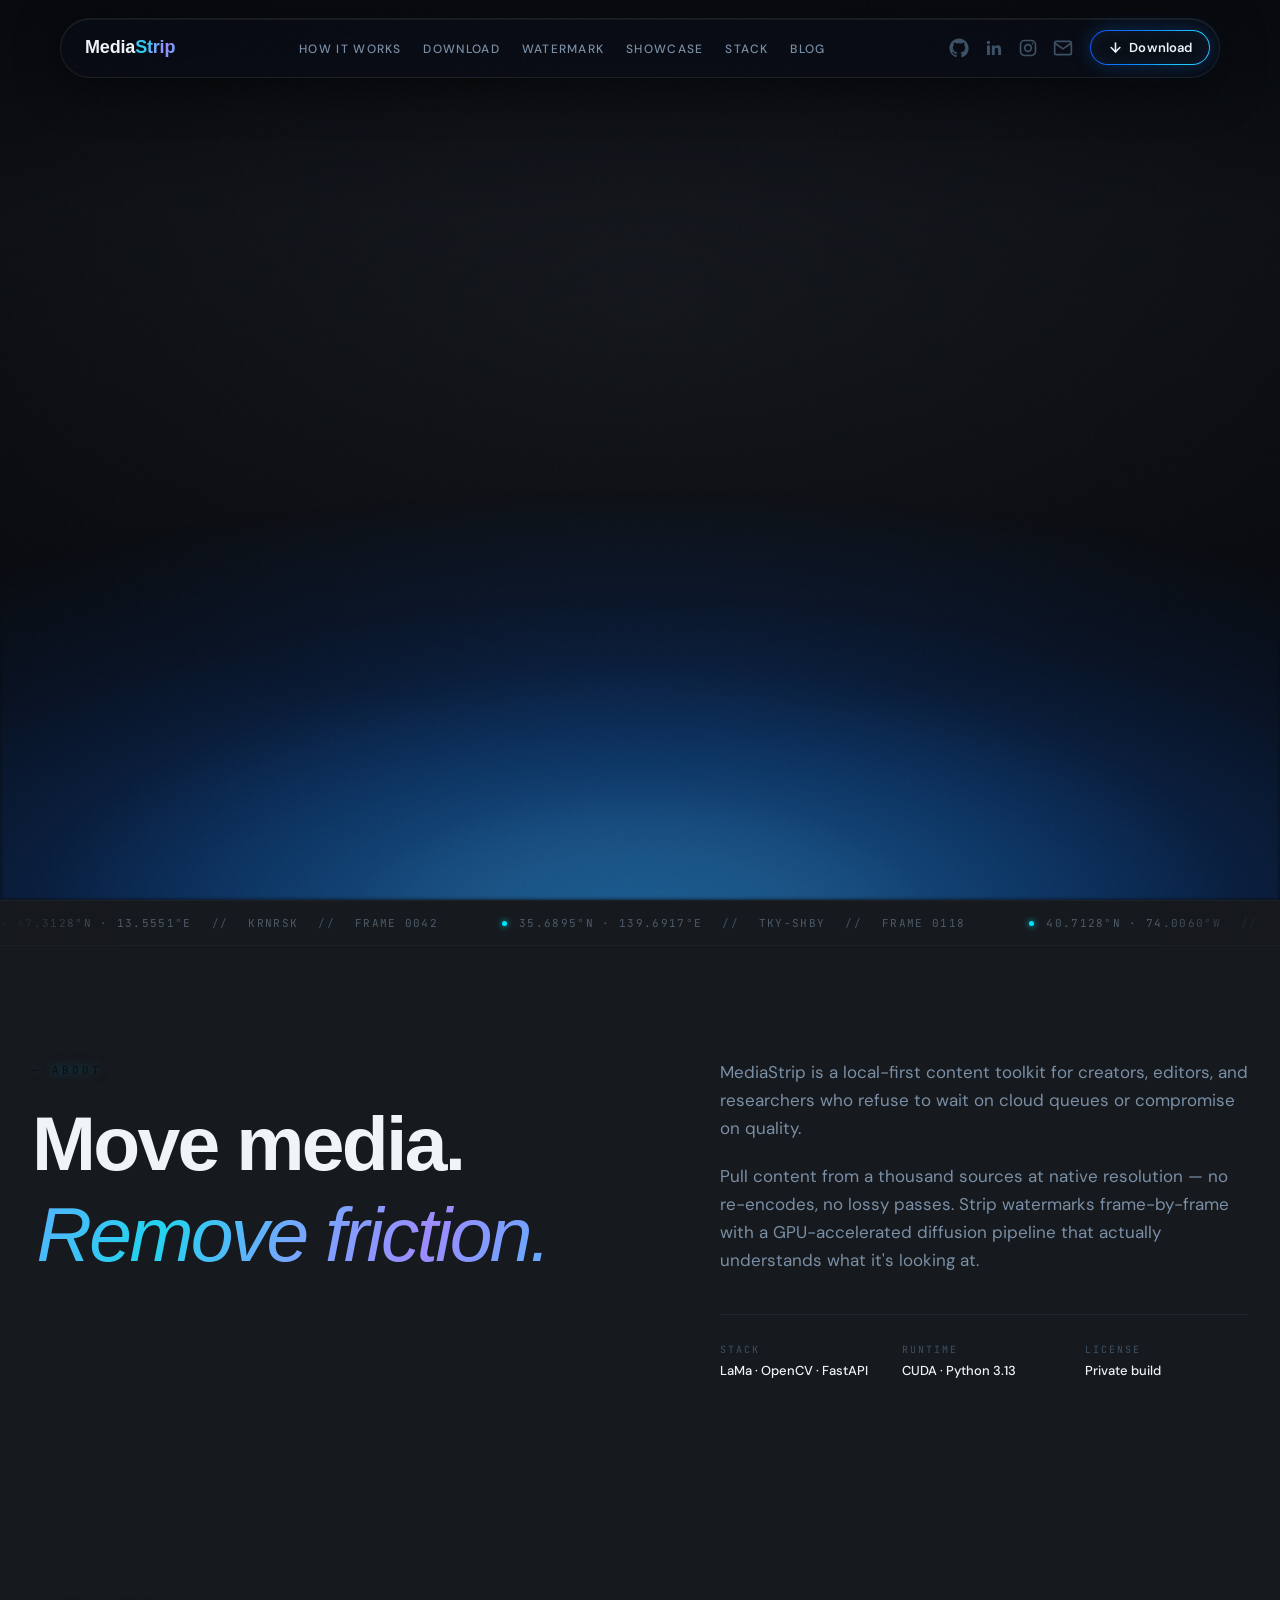
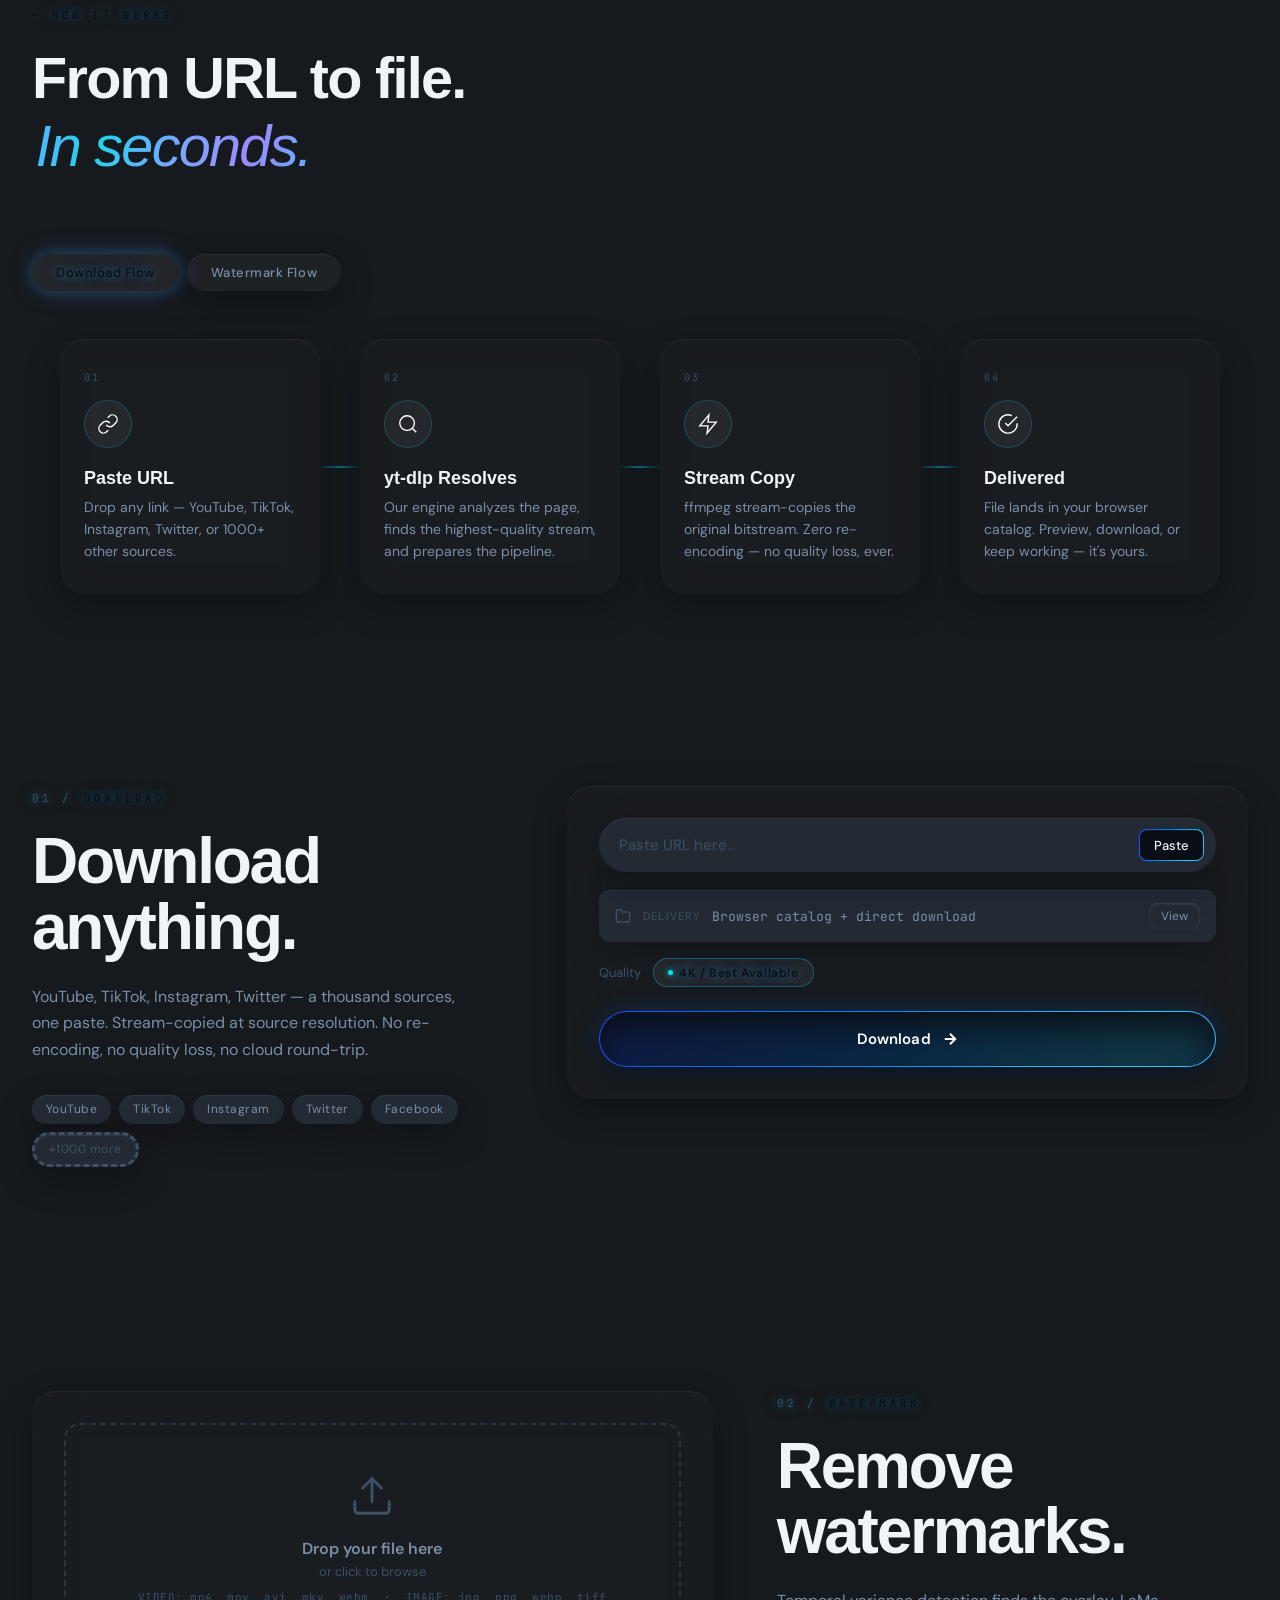
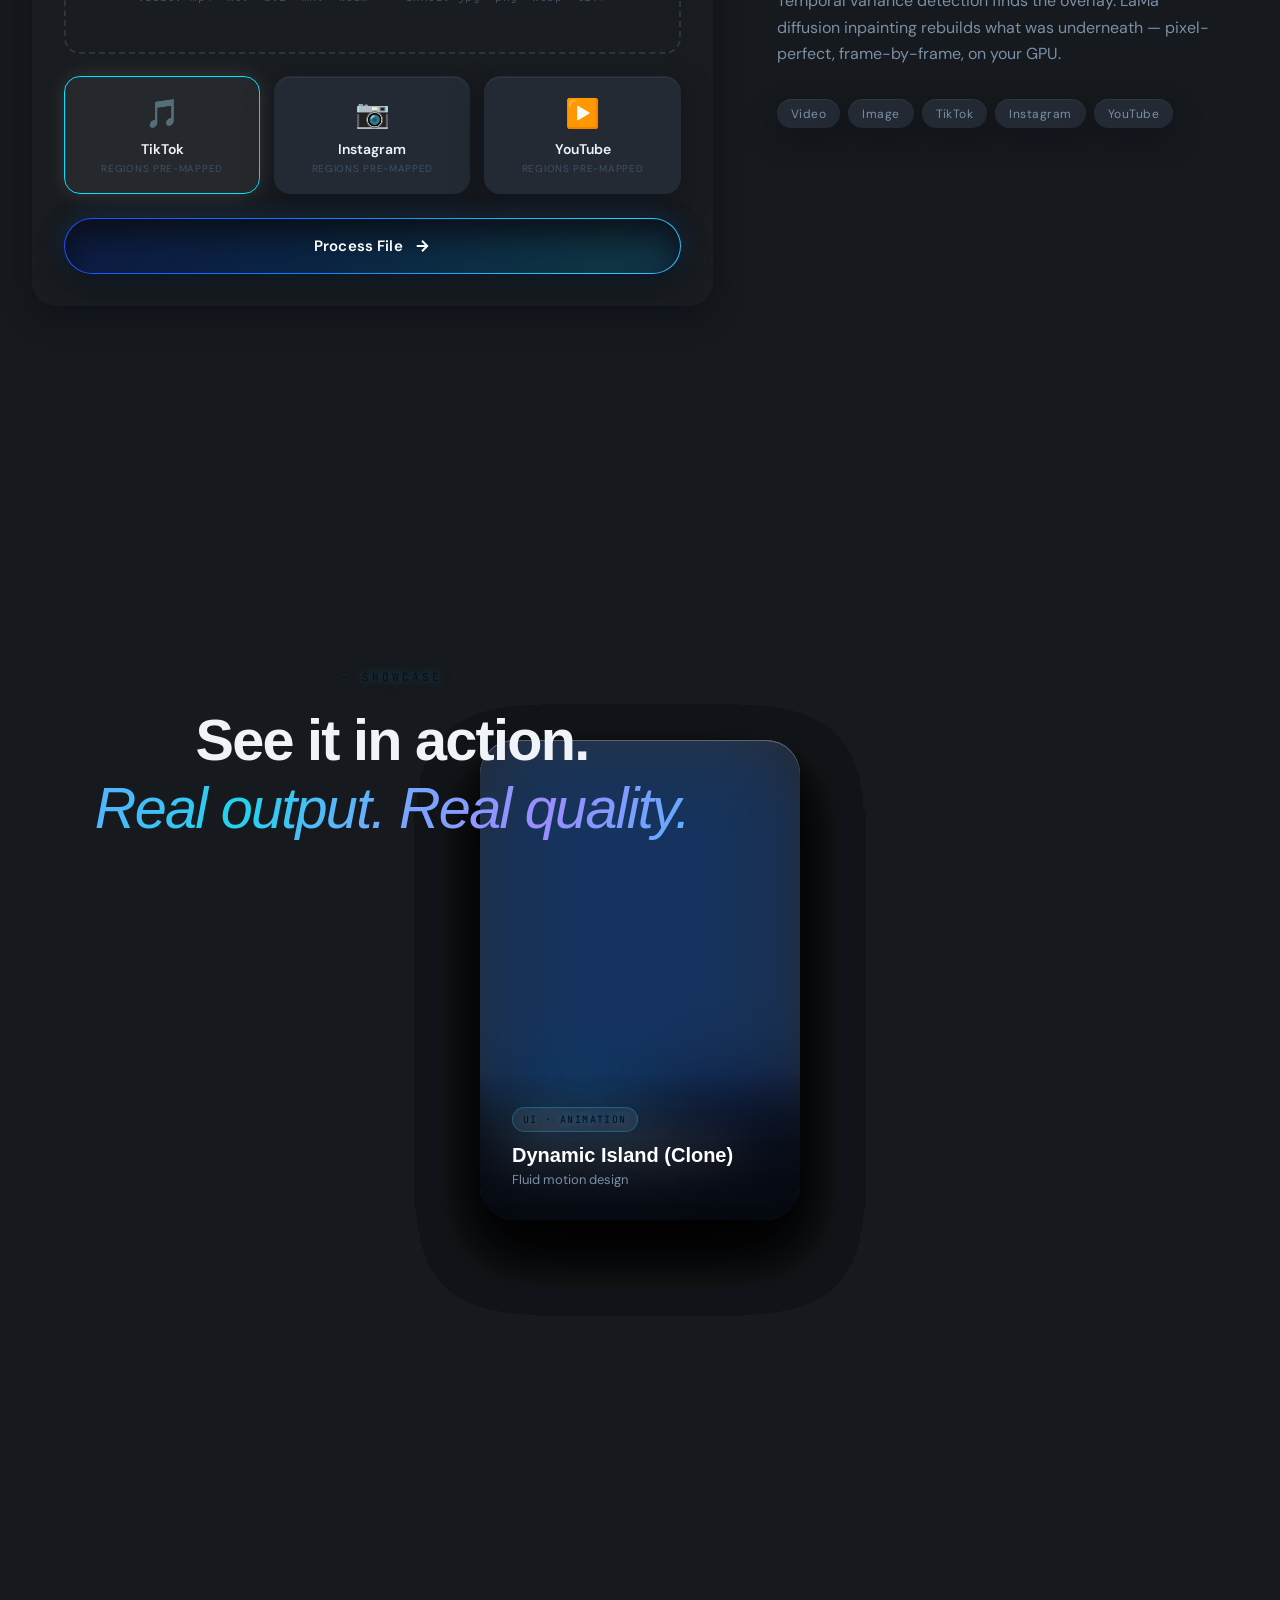
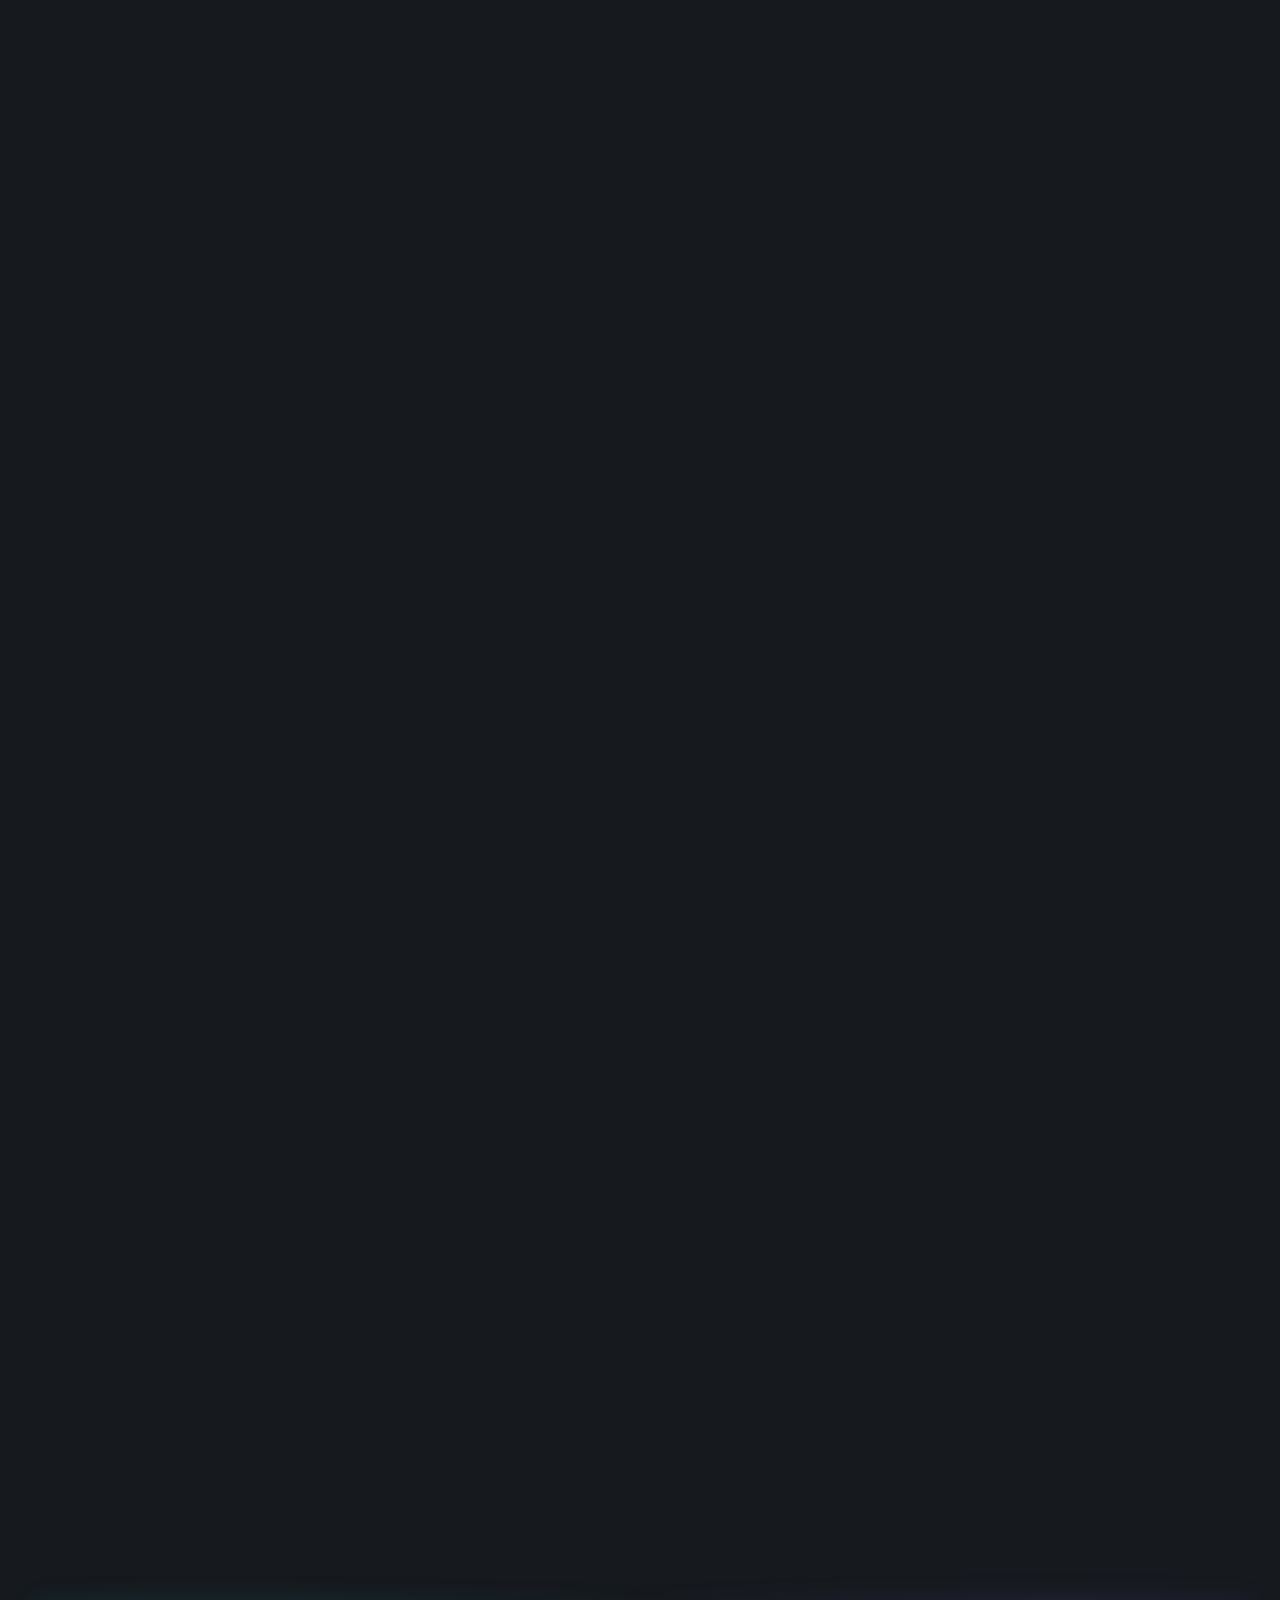
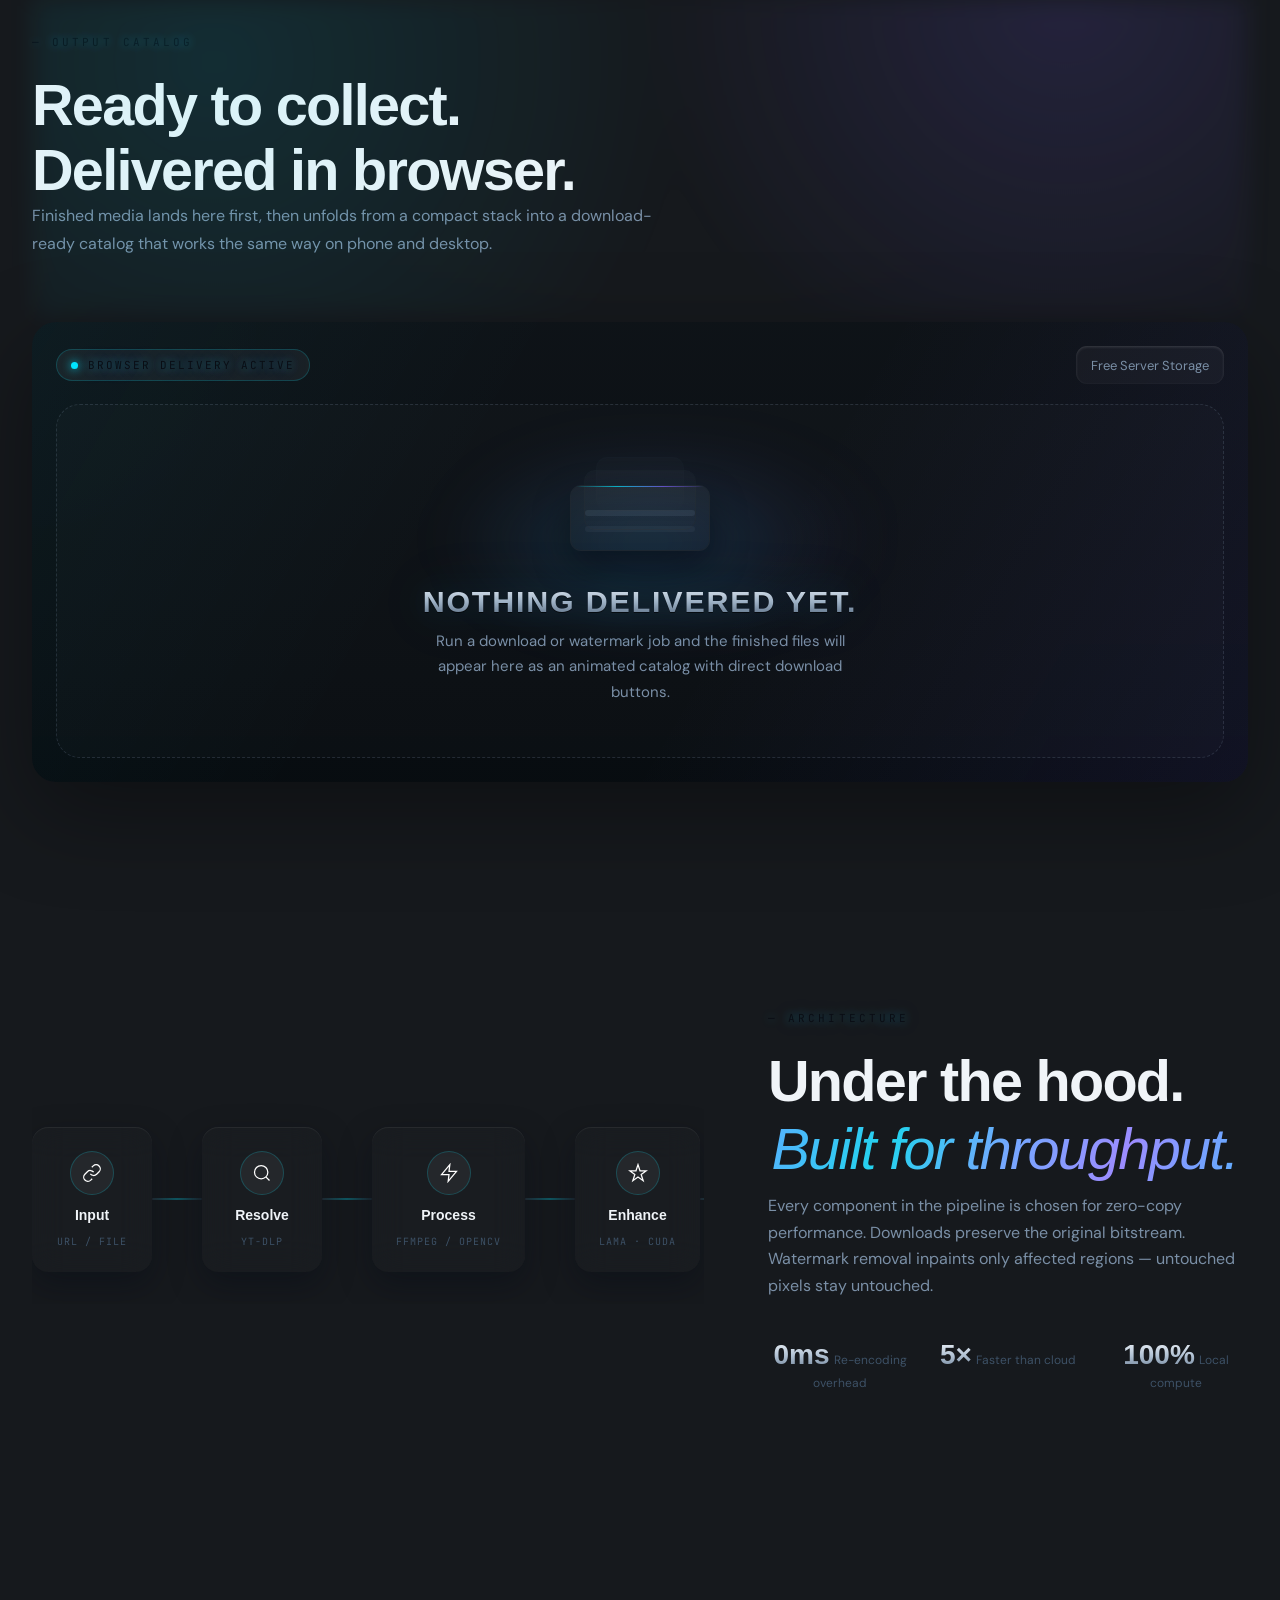
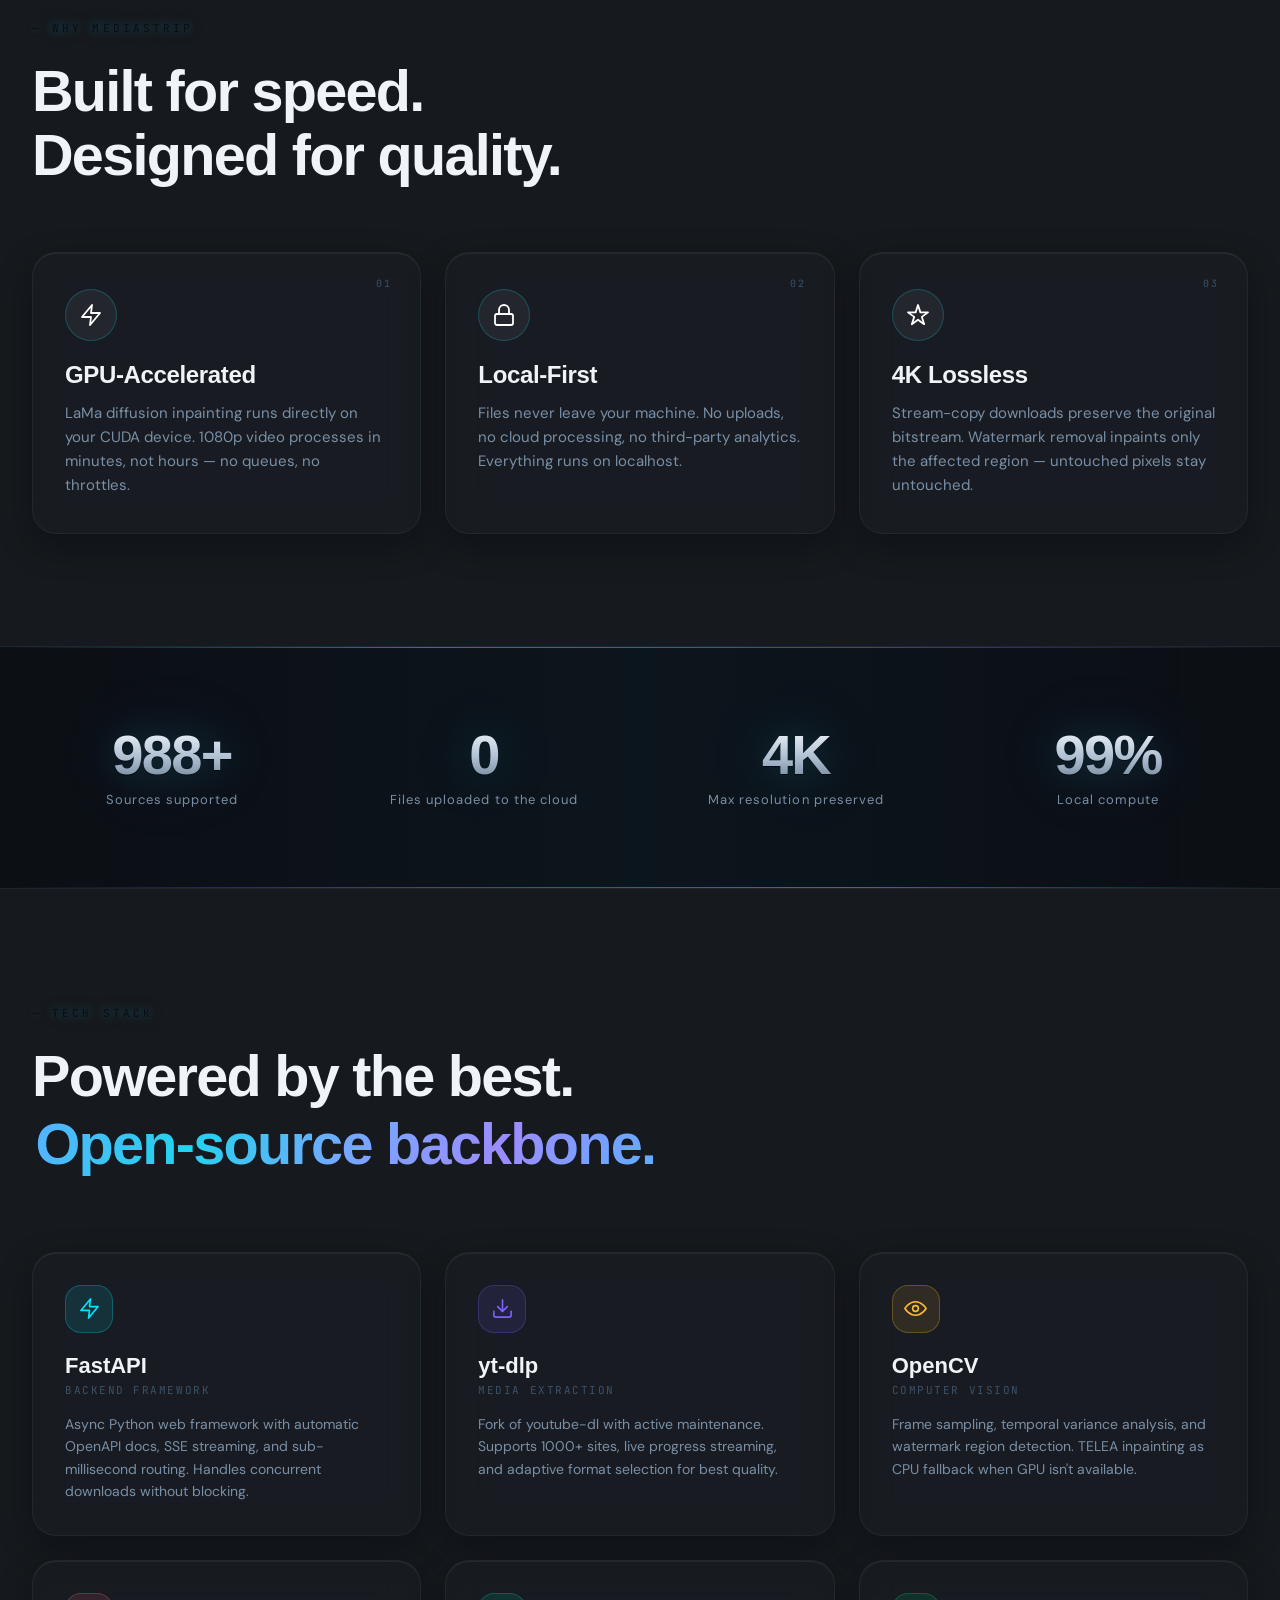
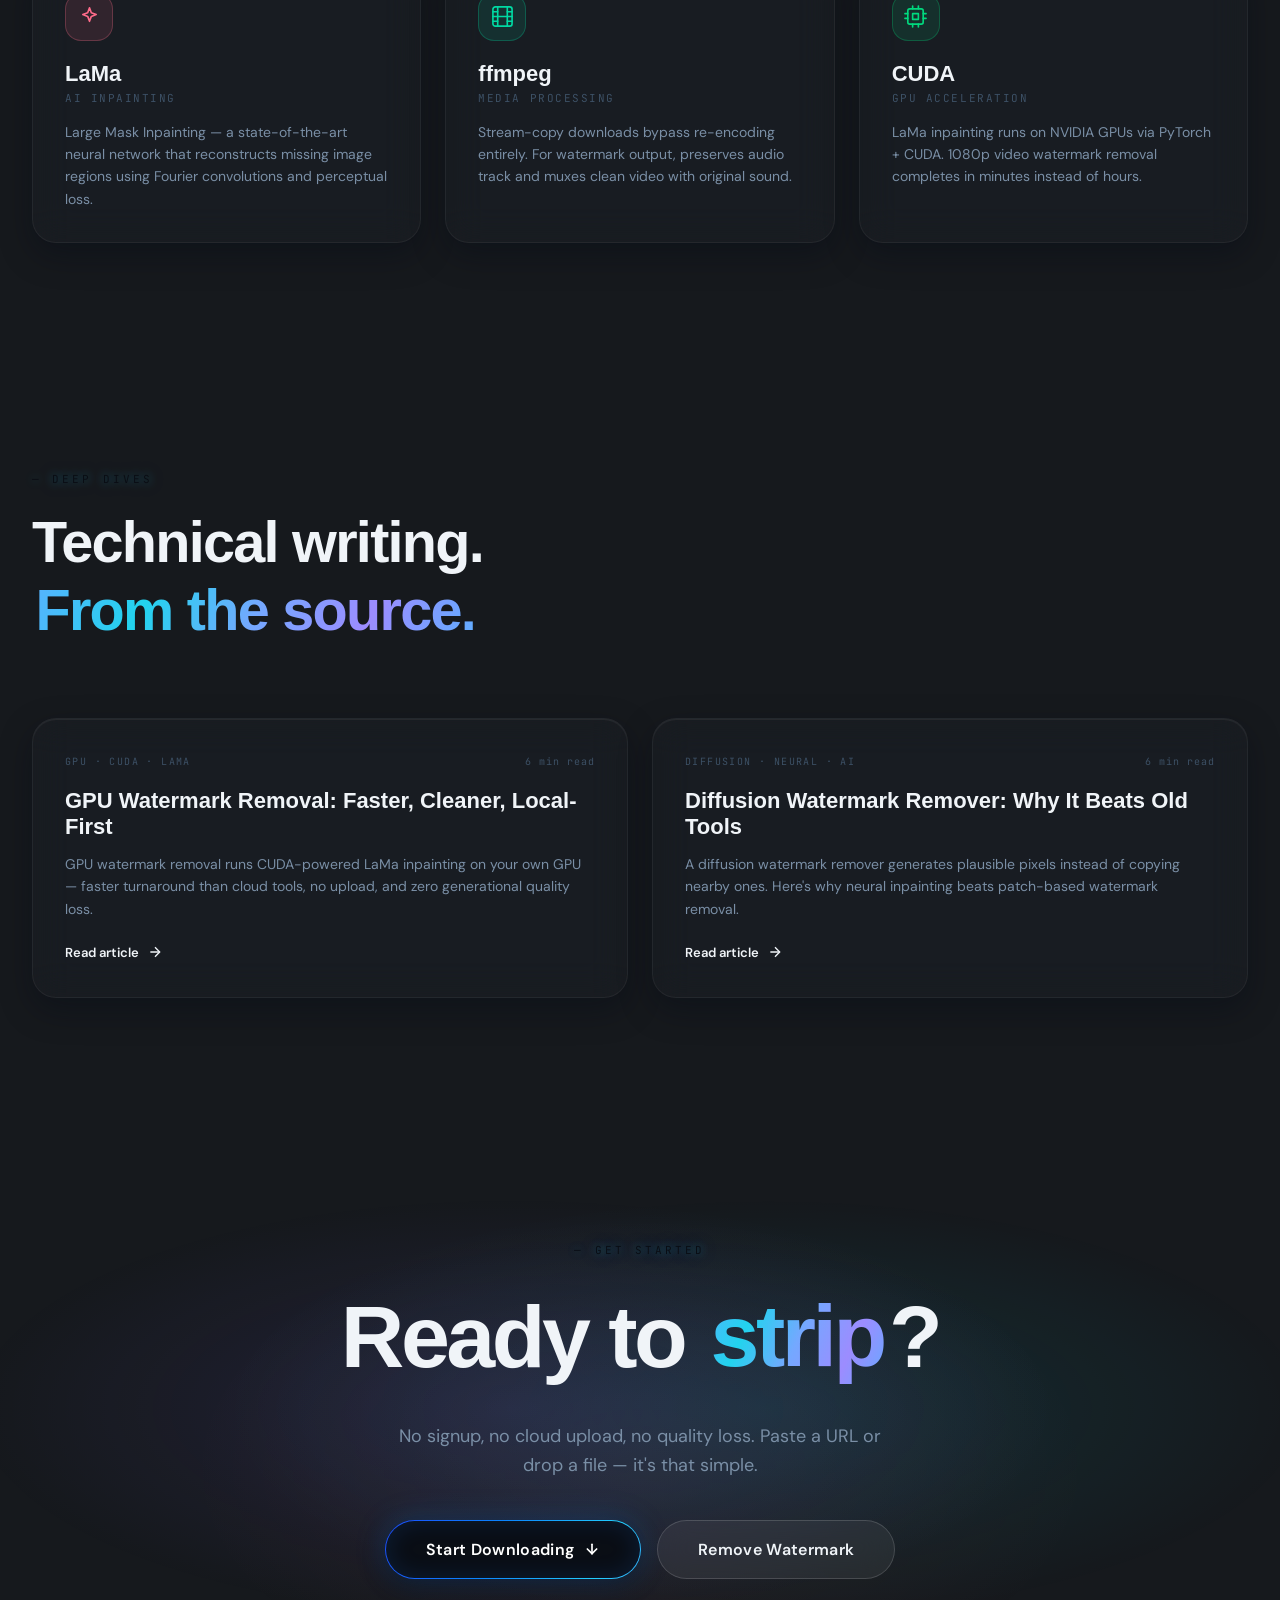
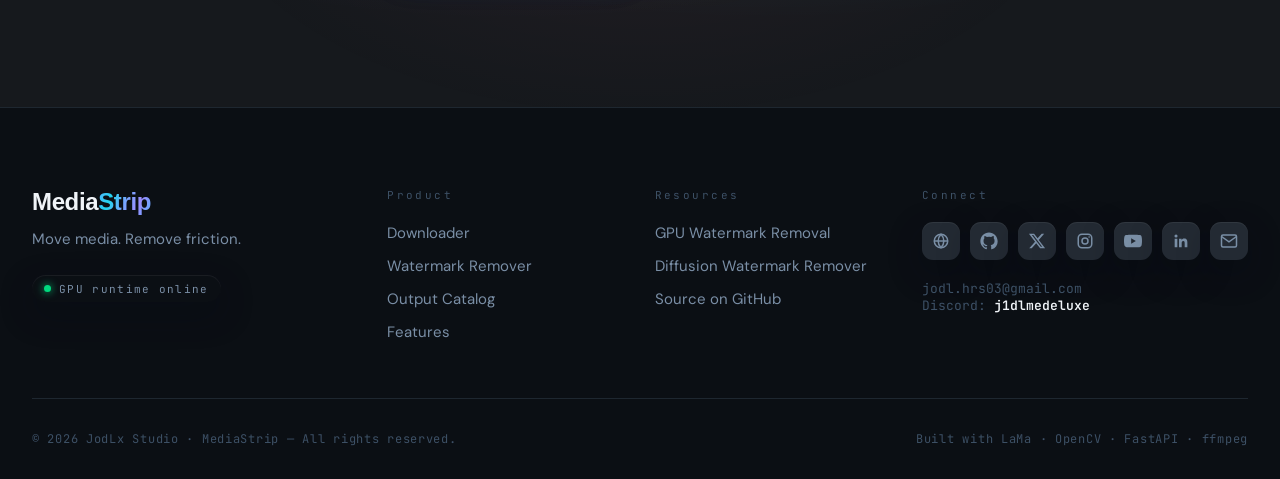
==== commit 985a74f7: "feat(seo): wire real JodLx Studio accounts + brand-entity structured data Replace placeholder social" ====
--- a/static/index.html
+++ b/static/index.html
@@ -49,10 +49,50 @@
     "4K lossless output via ffmpeg",
     "OpenCV-powered frame-by-frame processing"
   ],
+  "author": {
+    "@type": "Organization",
+    "name": "JodLx Studio",
+    "url": "https://portfolio.jodlx.in/"
+  },
+  "publisher": {
+    "@type": "Organization",
+    "name": "JodLx Studio",
+    "url": "https://portfolio.jodlx.in/"
+  },
   "contactPoint": {
     "@type": "ContactPoint",
-    "email": "hello@mediastrip.app"
+    "contactType": "customer support",
+    "email": "jodl.hrs03@gmail.com"
   }
+}
+</script>
+<script type="application/ld+json">
+{
+  "@context": "https://schema.org",
+  "@type": "Organization",
+  "name": "JodLx Studio",
+  "alternateName": "MediaStrip",
+  "url": "https://portfolio.jodlx.in/",
+  "logo": "https://mediastrip.jodlx.in/static/og-image.png",
+  "email": "jodl.hrs03@gmail.com",
+  "founder": {
+    "@type": "Person",
+    "name": "Hriddhish Ranjan Sarkar",
+    "url": "https://portfolio.jodlx.in/",
+    "sameAs": [
+      "https://www.linkedin.com/in/hriddhish-ranjan-sarkar/",
+      "https://x.com/har_ddy",
+      "https://www.instagram.com/jodlxhrs_/"
+    ]
+  },
+  "sameAs": [
+    "https://www.instagram.com/jodlxhrs_/",
+    "https://x.com/har_ddy",
+    "https://www.linkedin.com/in/hriddhish-ranjan-sarkar/",
+    "https://www.youtube.com/@JodLHrs",
+    "https://github.com/JodLHarDxD/MediaStrip",
+    "https://portfolio.jodlx.in/"
+  ]
 }
 </script>
 <link rel="preconnect" href="https://fonts.googleapis.com">
@@ -127,13 +167,13 @@
       <a href="https://github.com/JodLHarDxD/MediaStrip" target="_blank" rel="noopener" title="GitHub" aria-label="GitHub">
         <svg viewBox="0 0 24 24" fill="currentColor" width="20" height="20"><path d="M12 .5C5.73.5.5 5.74.5 12.02c0 5.08 3.29 9.39 7.86 10.91.58.11.79-.25.79-.55v-2.02c-3.2.7-3.87-1.37-3.87-1.37-.52-1.33-1.28-1.68-1.28-1.68-1.05-.72.08-.7.08-.7 1.16.08 1.77 1.2 1.77 1.2 1.03 1.77 2.7 1.26 3.36.97.1-.75.4-1.27.73-1.56-2.55-.29-5.23-1.28-5.23-5.7 0-1.26.45-2.28 1.18-3.08-.12-.29-.51-1.46.11-3.05 0 0 .97-.31 3.17 1.18a11 11 0 0 1 5.77 0c2.2-1.49 3.17-1.18 3.17-1.18.62 1.59.23 2.76.11 3.05.74.8 1.18 1.82 1.18 3.08 0 4.43-2.69 5.4-5.25 5.69.41.36.77 1.06.77 2.14v3.17c0 .31.21.67.8.55A10.53 10.53 0 0 0 23.5 12.02C23.5 5.74 18.27.5 12 .5z"/></svg>
       </a>
-      <a href="https://linkedin.com" target="_blank" rel="noopener" title="LinkedIn" aria-label="LinkedIn">
+      <a href="https://www.linkedin.com/in/hriddhish-ranjan-sarkar/" target="_blank" rel="noopener" title="LinkedIn" aria-label="LinkedIn">
         <svg viewBox="0 0 24 24" fill="currentColor" width="20" height="20"><path d="M20.45 20.45h-3.55v-5.57c0-1.33-.02-3.04-1.85-3.04-1.85 0-2.13 1.44-2.13 2.94v5.67H9.36V9.01h3.41v1.56h.05c.48-.9 1.65-1.85 3.39-1.85 3.62 0 4.29 2.38 4.29 5.48v6.25zM5.34 7.43a2.06 2.06 0 1 1 0-4.12 2.06 2.06 0 0 1 0 4.12zM7.12 20.45H3.56V9.01h3.56v11.44z"/></svg>
       </a>
-      <a href="https://instagram.com" target="_blank" rel="noopener" title="Instagram" aria-label="Instagram">
+      <a href="https://www.instagram.com/jodlxhrs_/" target="_blank" rel="noopener" title="Instagram" aria-label="Instagram">
         <svg viewBox="0 0 24 24" fill="none" stroke="currentColor" stroke-width="2" width="20" height="20"><rect x="3" y="3" width="18" height="18" rx="5"/><circle cx="12" cy="12" r="4"/><circle cx="17.5" cy="6.5" r="1" fill="currentColor" stroke="none"/></svg>
       </a>
-      <a href="mailto:hello@mediastrip.app" title="Email" aria-label="Email">
+      <a href="mailto:jodl.hrs03@gmail.com" title="Email" aria-label="Email">
         <svg viewBox="0 0 24 24" fill="none" stroke="currentColor" stroke-width="2" width="20" height="20"><path d="M4 4h16c1.1 0 2 .9 2 2v12c0 1.1-.9 2-2 2H4c-1.1 0-2-.9-2-2V6c0-1.1.9-2 2-2z"/><polyline points="22,6 12,13 2,6"/></svg>
       </a>
     </div>
@@ -882,28 +922,35 @@
     <div class="footer-col">
       <div class="footer-col-title">Connect</div>
       <div class="footer-socials">
+        <a href="https://portfolio.jodlx.in/" target="_blank" rel="noopener" title="Portfolio" aria-label="Portfolio">
+          <svg viewBox="0 0 24 24" fill="none" stroke="currentColor" stroke-width="2" width="18" height="18"><circle cx="12" cy="12" r="9"/><path d="M3 12h18"/><path d="M12 3c2.5 2.6 3.8 5.7 3.8 9s-1.3 6.4-3.8 9c-2.5-2.6-3.8-5.7-3.8-9S9.5 5.6 12 3z"/></svg>
+        </a>
         <a href="https://github.com/JodLHarDxD/MediaStrip" target="_blank" rel="noopener" title="GitHub" aria-label="GitHub">
           <svg viewBox="0 0 24 24" fill="currentColor" width="18" height="18"><path d="M12 .5C5.73.5.5 5.74.5 12.02c0 5.08 3.29 9.39 7.86 10.91.58.11.79-.25.79-.55v-2.02c-3.2.7-3.87-1.37-3.87-1.37-.52-1.33-1.28-1.68-1.28-1.68-1.05-.72.08-.7.08-.7 1.16.08 1.77 1.2 1.77 1.2 1.03 1.77 2.7 1.26 3.36.97.1-.75.4-1.27.73-1.56-2.55-.29-5.23-1.28-5.23-5.7 0-1.26.45-2.28 1.18-3.08-.12-.29-.51-1.46.11-3.05 0 0 .97-.31 3.17 1.18a11 11 0 0 1 5.77 0c2.2-1.49 3.17-1.18 3.17-1.18.62 1.59.23 2.76.11 3.05.74.8 1.18 1.82 1.18 3.08 0 4.43-2.69 5.4-5.25 5.69.41.36.77 1.06.77 2.14v3.17c0 .31.21.67.8.55A10.53 10.53 0 0 0 23.5 12.02C23.5 5.74 18.27.5 12 .5z"/></svg>
         </a>
-        <a href="https://linkedin.com" target="_blank" rel="noopener" title="LinkedIn" aria-label="LinkedIn">
+        <a href="https://x.com/har_ddy" target="_blank" rel="noopener" title="X / Twitter" aria-label="X">
+          <svg viewBox="0 0 24 24" fill="currentColor" width="18" height="18"><path d="M18.244 2.25h3.308l-7.227 8.26 8.502 11.24H16.17l-5.214-6.817L4.99 21.75H1.68l7.73-8.835L1.254 2.25H8.08l4.713 6.231zm-1.161 17.52h1.833L7.084 4.126H5.117z"/></svg>
+        </a>
+        <a href="https://www.instagram.com/jodlxhrs_/" target="_blank" rel="noopener" title="Instagram" aria-label="Instagram">
+          <svg viewBox="0 0 24 24" fill="none" stroke="currentColor" stroke-width="2" width="18" height="18"><rect x="3" y="3" width="18" height="18" rx="5"/><circle cx="12" cy="12" r="4"/><circle cx="17.5" cy="6.5" r="1" fill="currentColor" stroke="none"/></svg>
+        </a>
+        <a href="https://www.youtube.com/@JodLHrs" target="_blank" rel="noopener" title="YouTube" aria-label="YouTube">
+          <svg viewBox="0 0 24 24" fill="currentColor" width="18" height="18"><path d="M23.5 6.2a3.02 3.02 0 0 0-2.12-2.14C19.5 3.55 12 3.55 12 3.55s-7.5 0-9.38.51A3.02 3.02 0 0 0 .5 6.2 31.5 31.5 0 0 0 0 12a31.5 31.5 0 0 0 .5 5.8 3.02 3.02 0 0 0 2.12 2.14c1.88.51 9.38.51 9.38.51s7.5 0 9.38-.51a3.02 3.02 0 0 0 2.12-2.14A31.5 31.5 0 0 0 24 12a31.5 31.5 0 0 0-.5-5.8zM9.55 15.57V8.43L15.82 12l-6.27 3.57z"/></svg>
+        </a>
+        <a href="https://www.linkedin.com/in/hriddhish-ranjan-sarkar/" target="_blank" rel="noopener" title="LinkedIn" aria-label="LinkedIn">
           <svg viewBox="0 0 24 24" fill="currentColor" width="18" height="18"><path d="M20.45 20.45h-3.55v-5.57c0-1.33-.02-3.04-1.85-3.04-1.85 0-2.13 1.44-2.13 2.94v5.67H9.36V9.01h3.41v1.56h.05c.48-.9 1.65-1.85 3.39-1.85 3.62 0 4.29 2.38 4.29 5.48v6.25zM5.34 7.43a2.06 2.06 0 1 1 0-4.12 2.06 2.06 0 0 1 0 4.12zM7.12 20.45H3.56V9.01h3.56v11.44z"/></svg>
         </a>
-        <a href="https://instagram.com" target="_blank" rel="noopener" title="Instagram" aria-label="Instagram">
-          <svg viewBox="0 0 24 24" fill="none" stroke="currentColor" stroke-width="2" width="18" height="18"><rect x="3" y="3" width="18" height="18" rx="5"/><circle cx="12" cy="12" r="4"/><circle cx="17.5" cy="6.5" r="1" fill="currentColor" stroke="none"/></svg>
-        </a>
-        <a href="https://x.com" target="_blank" rel="noopener" title="X / Twitter" aria-label="X">
-          <svg viewBox="0 0 24 24" fill="currentColor" width="18" height="18"><path d="M18.244 2.25h3.308l-7.227 8.26 8.502 11.24H16.17l-5.214-6.817L4.99 21.75H1.68l7.73-8.835L1.254 2.25H8.08l4.713 6.231zm-1.161 17.52h1.833L7.084 4.126H5.117z"/></svg>
-        </a>
-        <a href="mailto:hello@mediastrip.app" title="Email" aria-label="Email">
+        <a href="mailto:jodl.hrs03@gmail.com" title="Email" aria-label="Email">
           <svg viewBox="0 0 24 24" fill="none" stroke="currentColor" stroke-width="2" width="18" height="18"><path d="M4 4h16c1.1 0 2 .9 2 2v12c0 1.1-.9 2-2 2H4c-1.1 0-2-.9-2-2V6c0-1.1.9-2 2-2z"/><polyline points="22,6 12,13 2,6"/></svg>
         </a>
       </div>
-      <p class="footer-email">hello@mediastrip.app</p>
+      <p class="footer-email">jodl.hrs03@gmail.com</p>
+      <p class="footer-email">Discord: <b style="color:#F0F4F8;font-weight:600">j1dlmedeluxe</b></p>
     </div>
   </div>
 
   <div class="footer-bottom">
-    <div class="footer-copy">© 2026 MediaStrip — All rights reserved.</div>
+    <div class="footer-copy">© 2026 <a href="https://portfolio.jodlx.in/" target="_blank" rel="noopener" style="color:inherit">JodLx Studio</a> · MediaStrip — All rights reserved.</div>
     <div class="footer-credit">Built with LaMa · OpenCV · FastAPI · ffmpeg</div>
   </div>
 </footer>
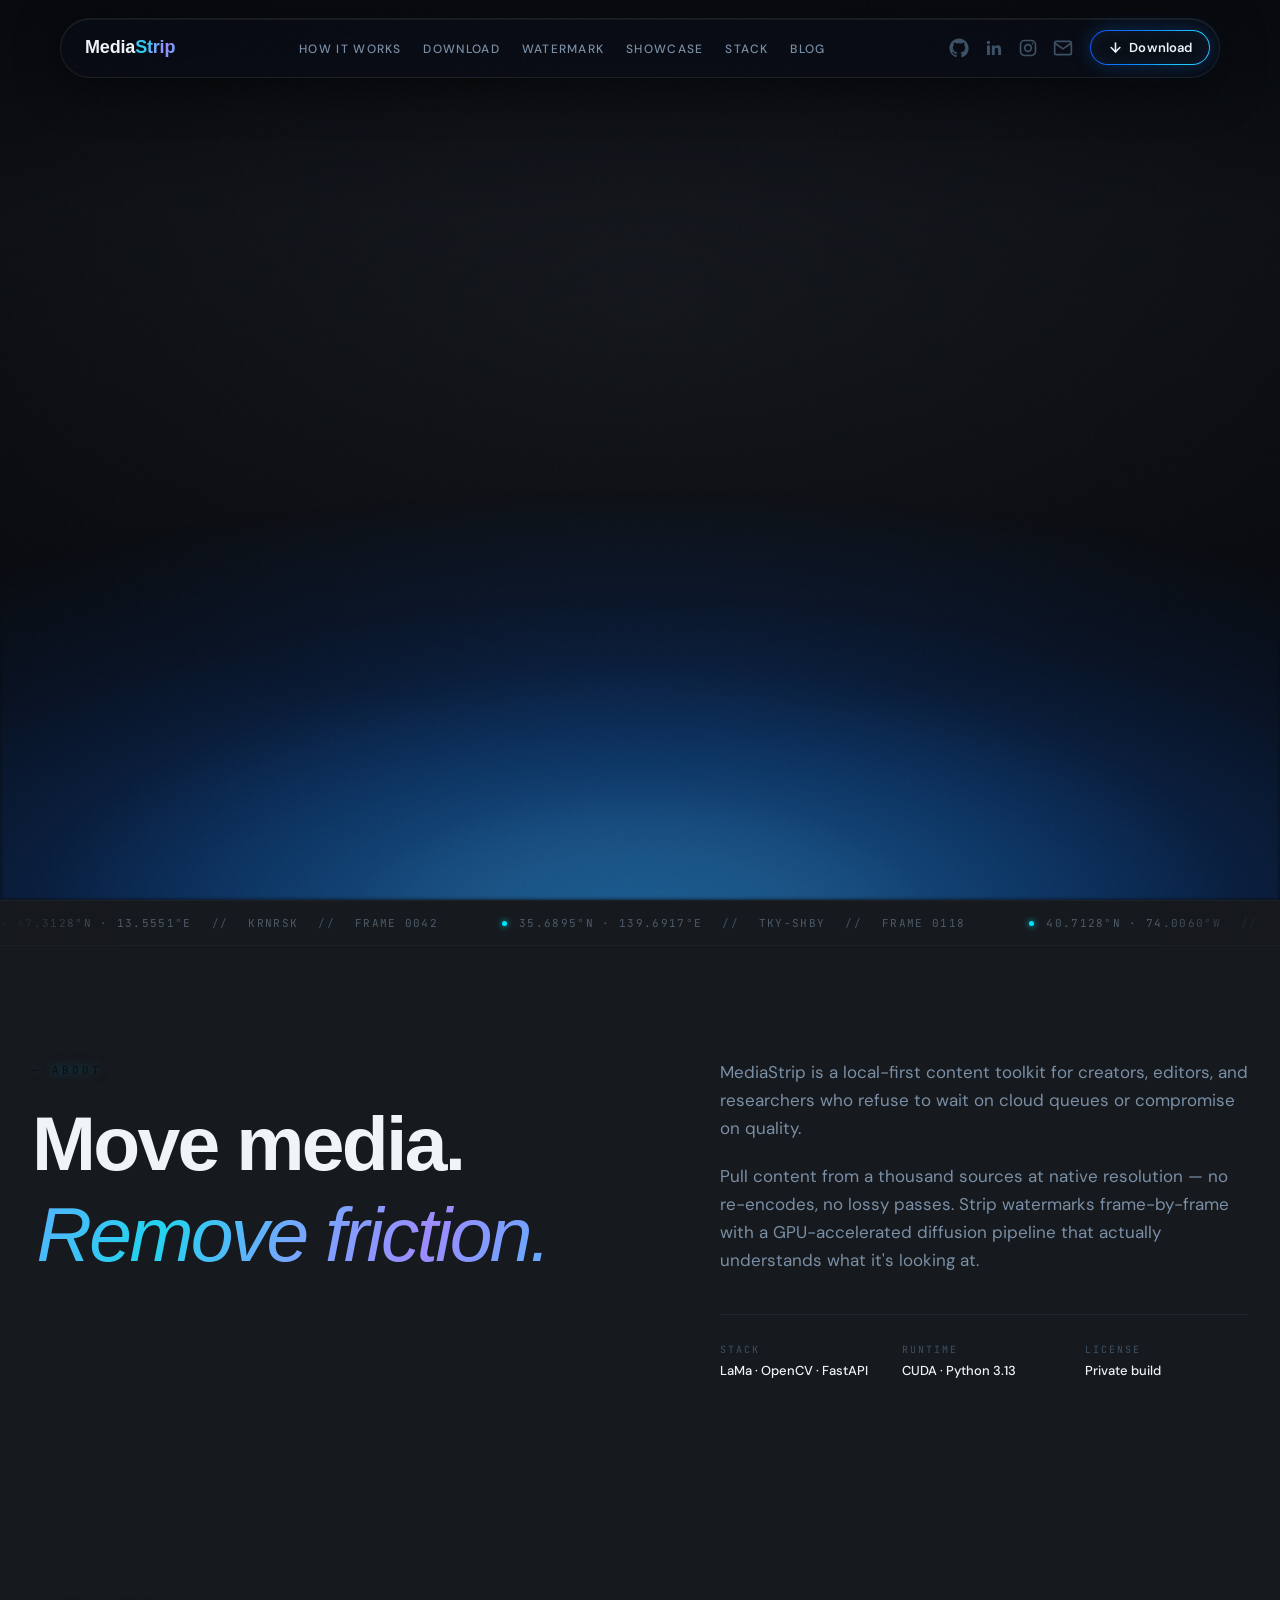
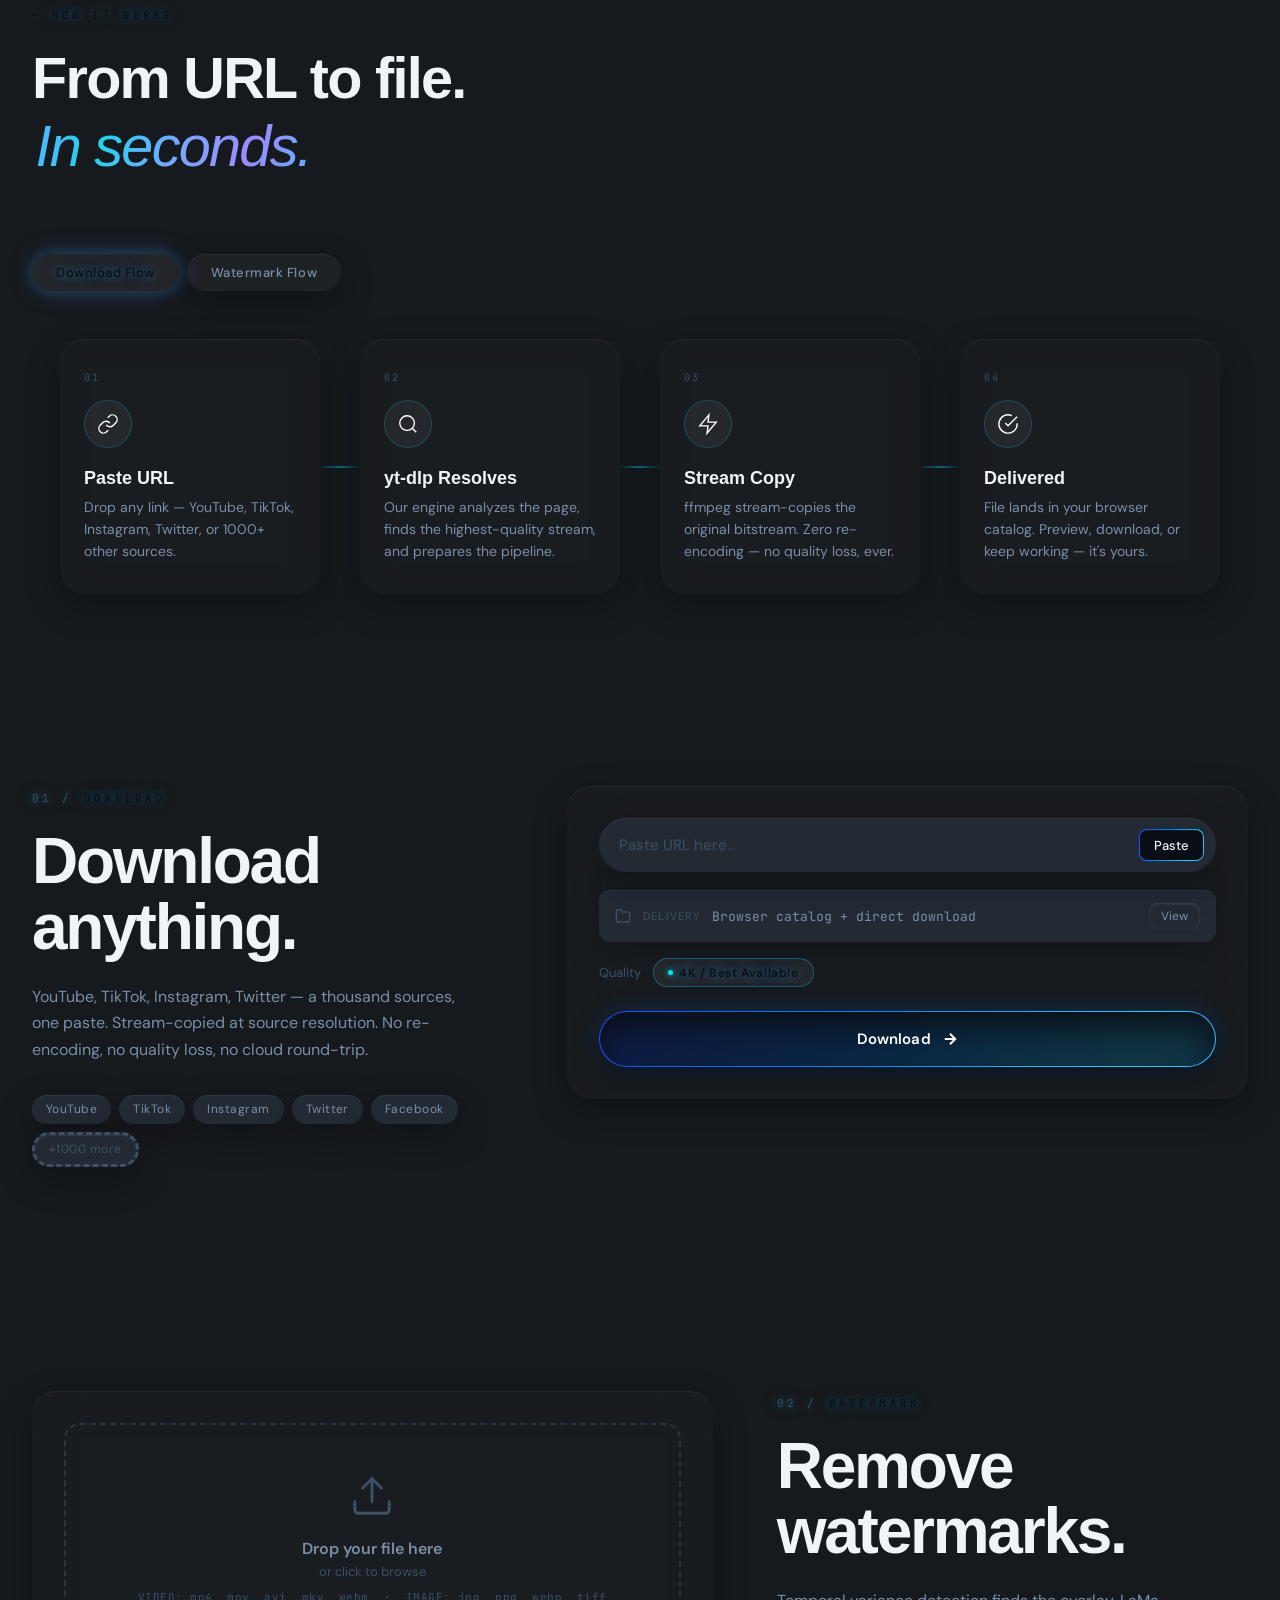
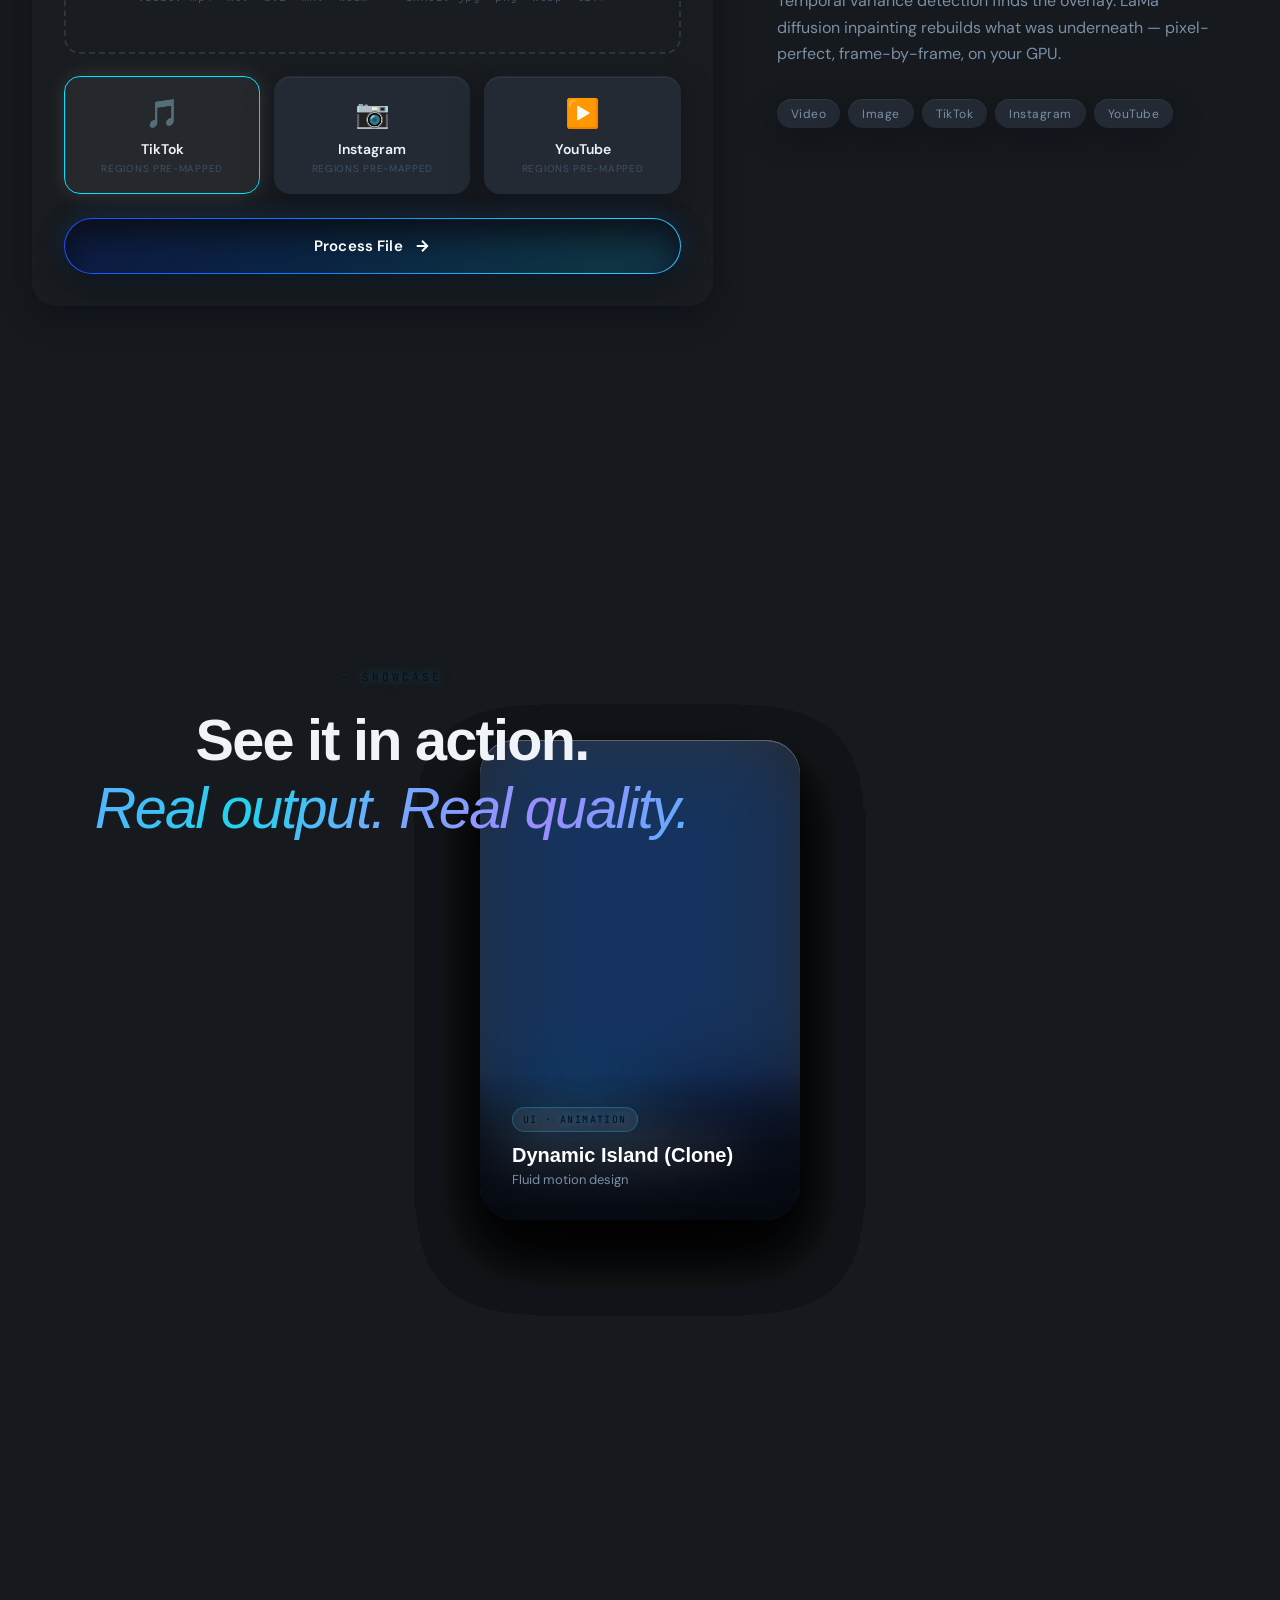
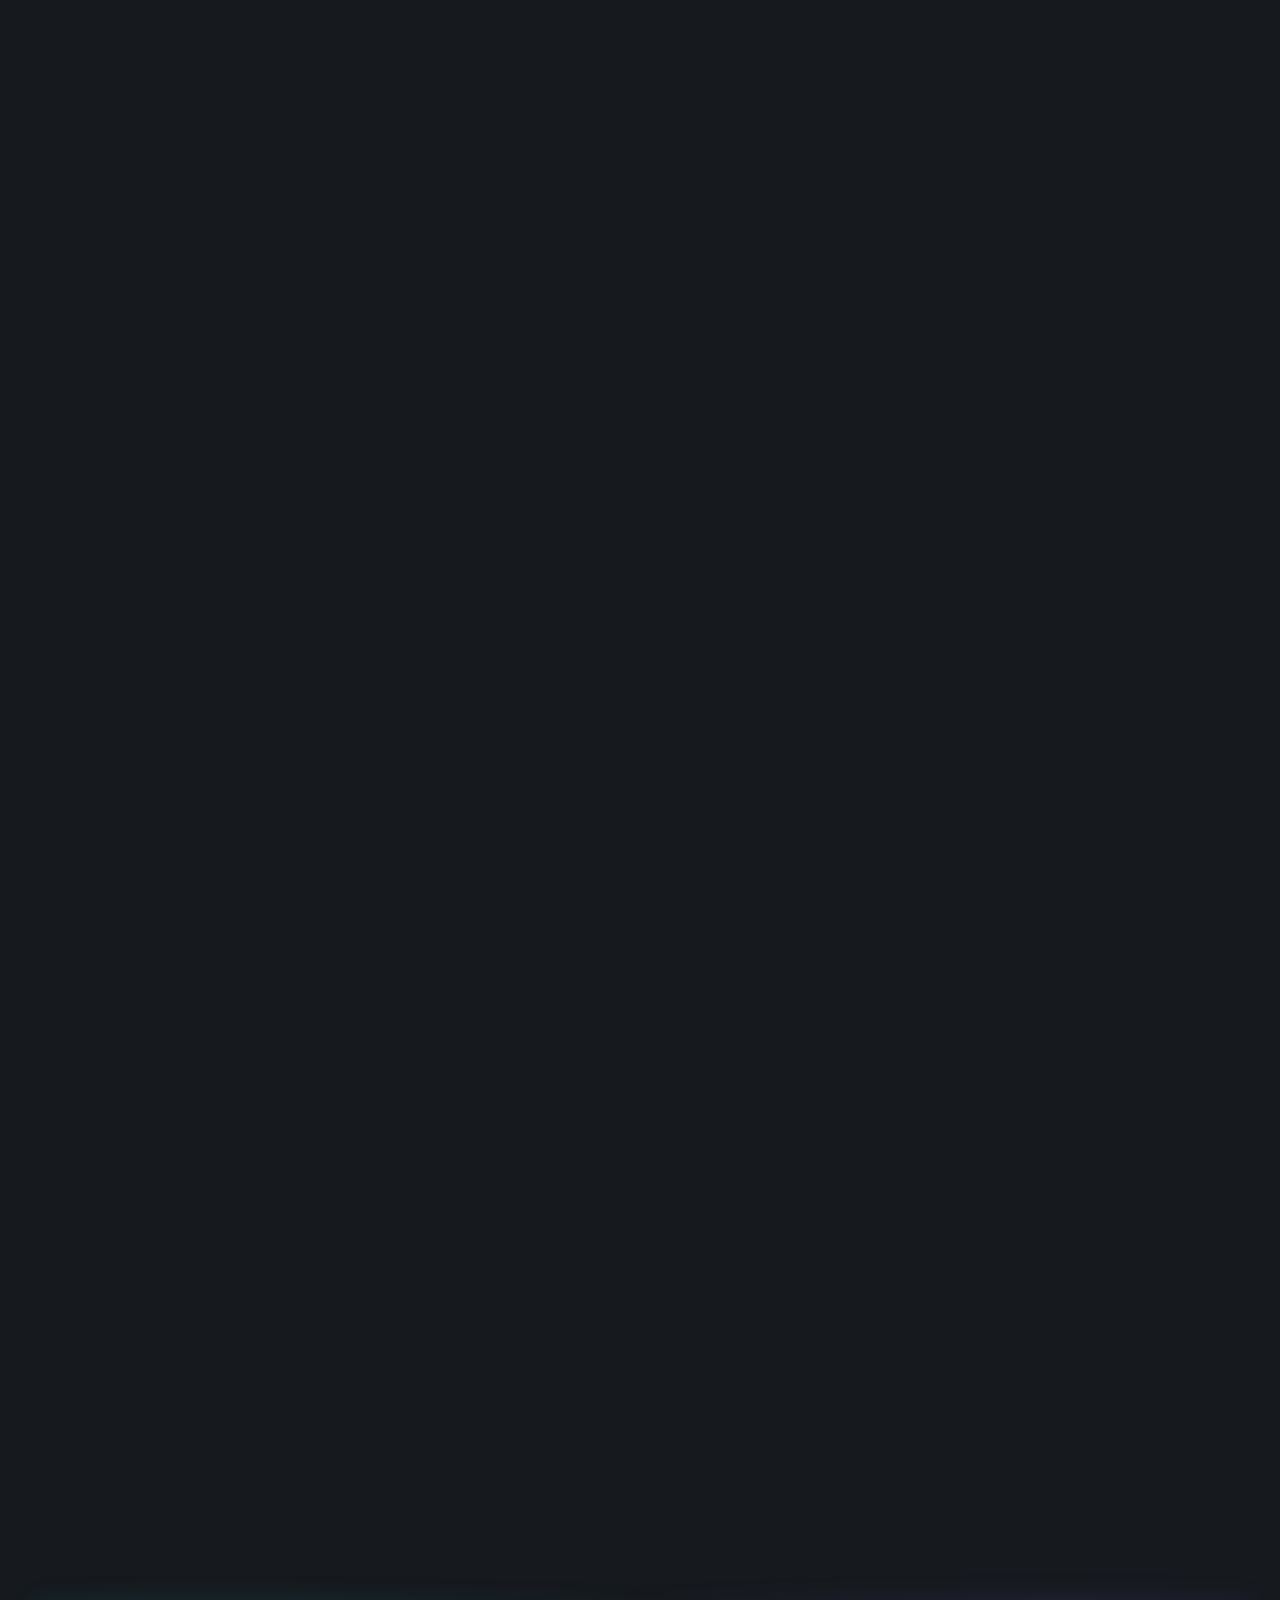
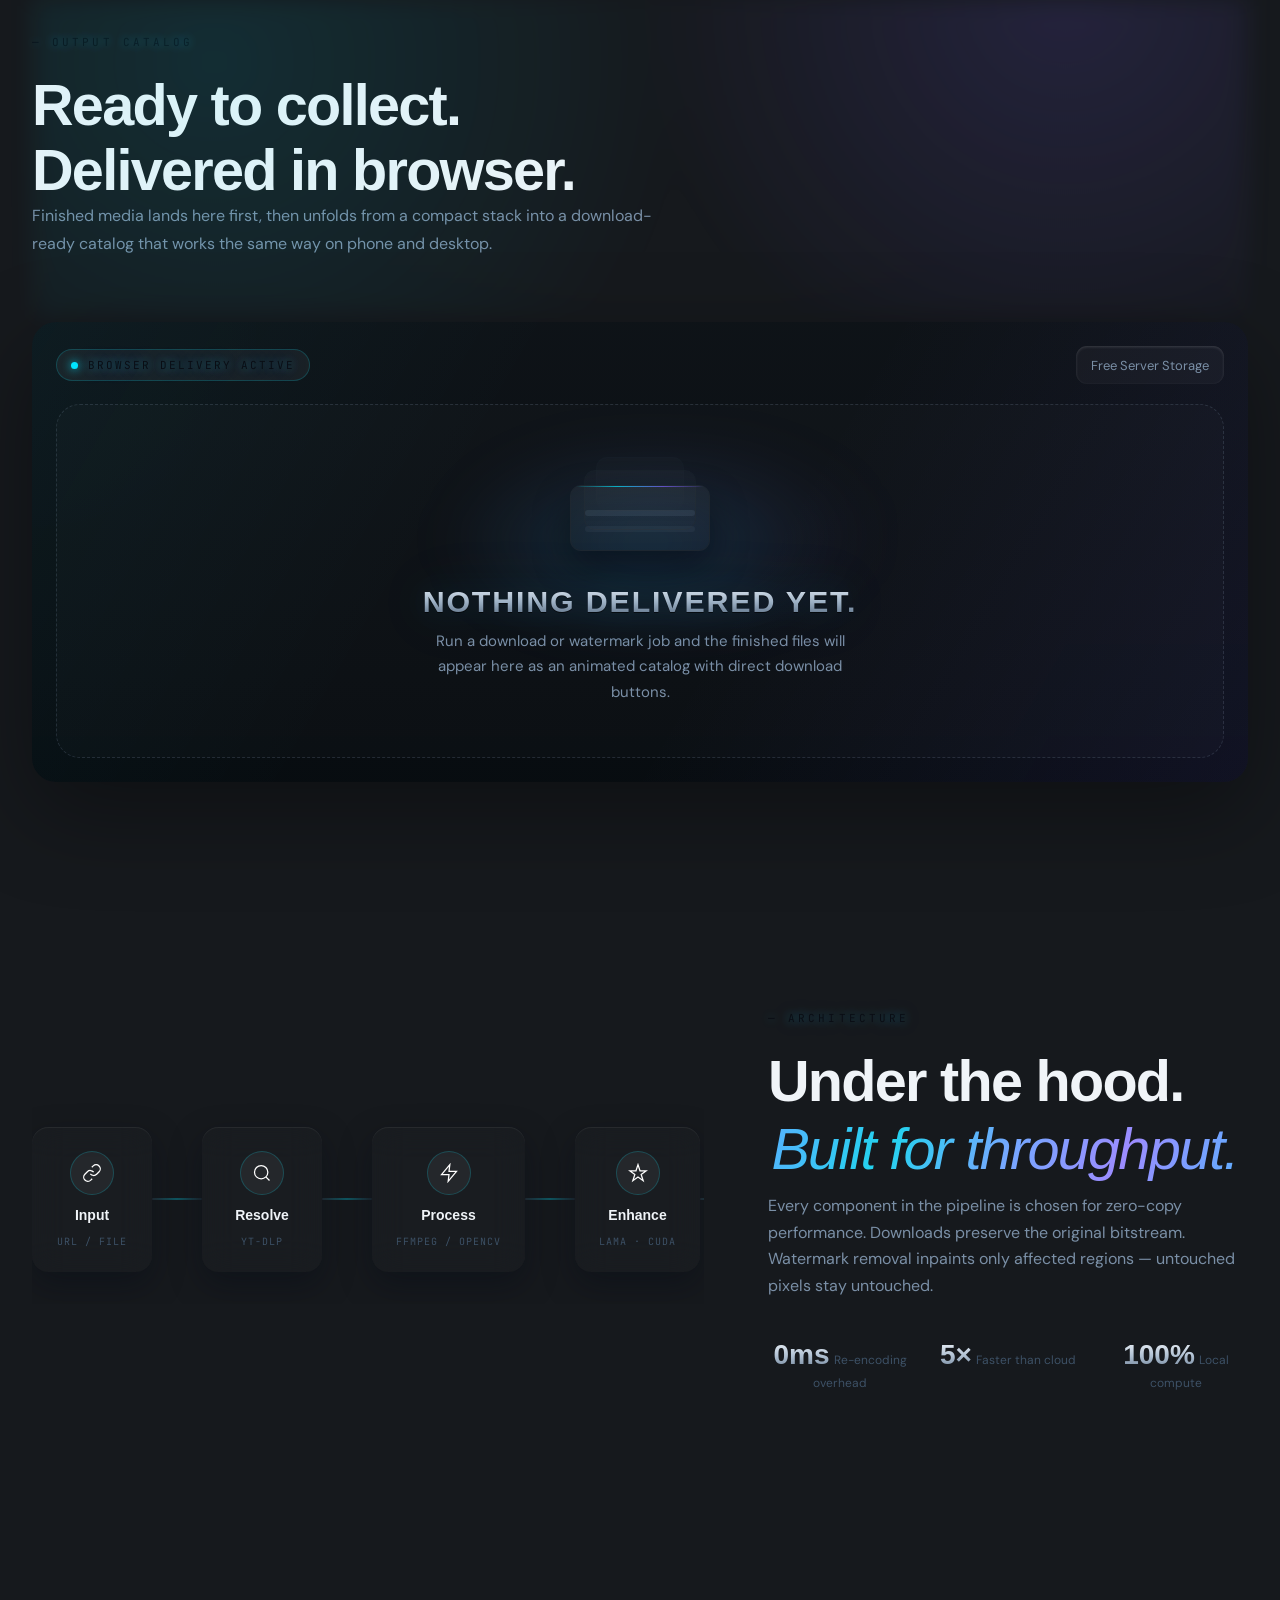
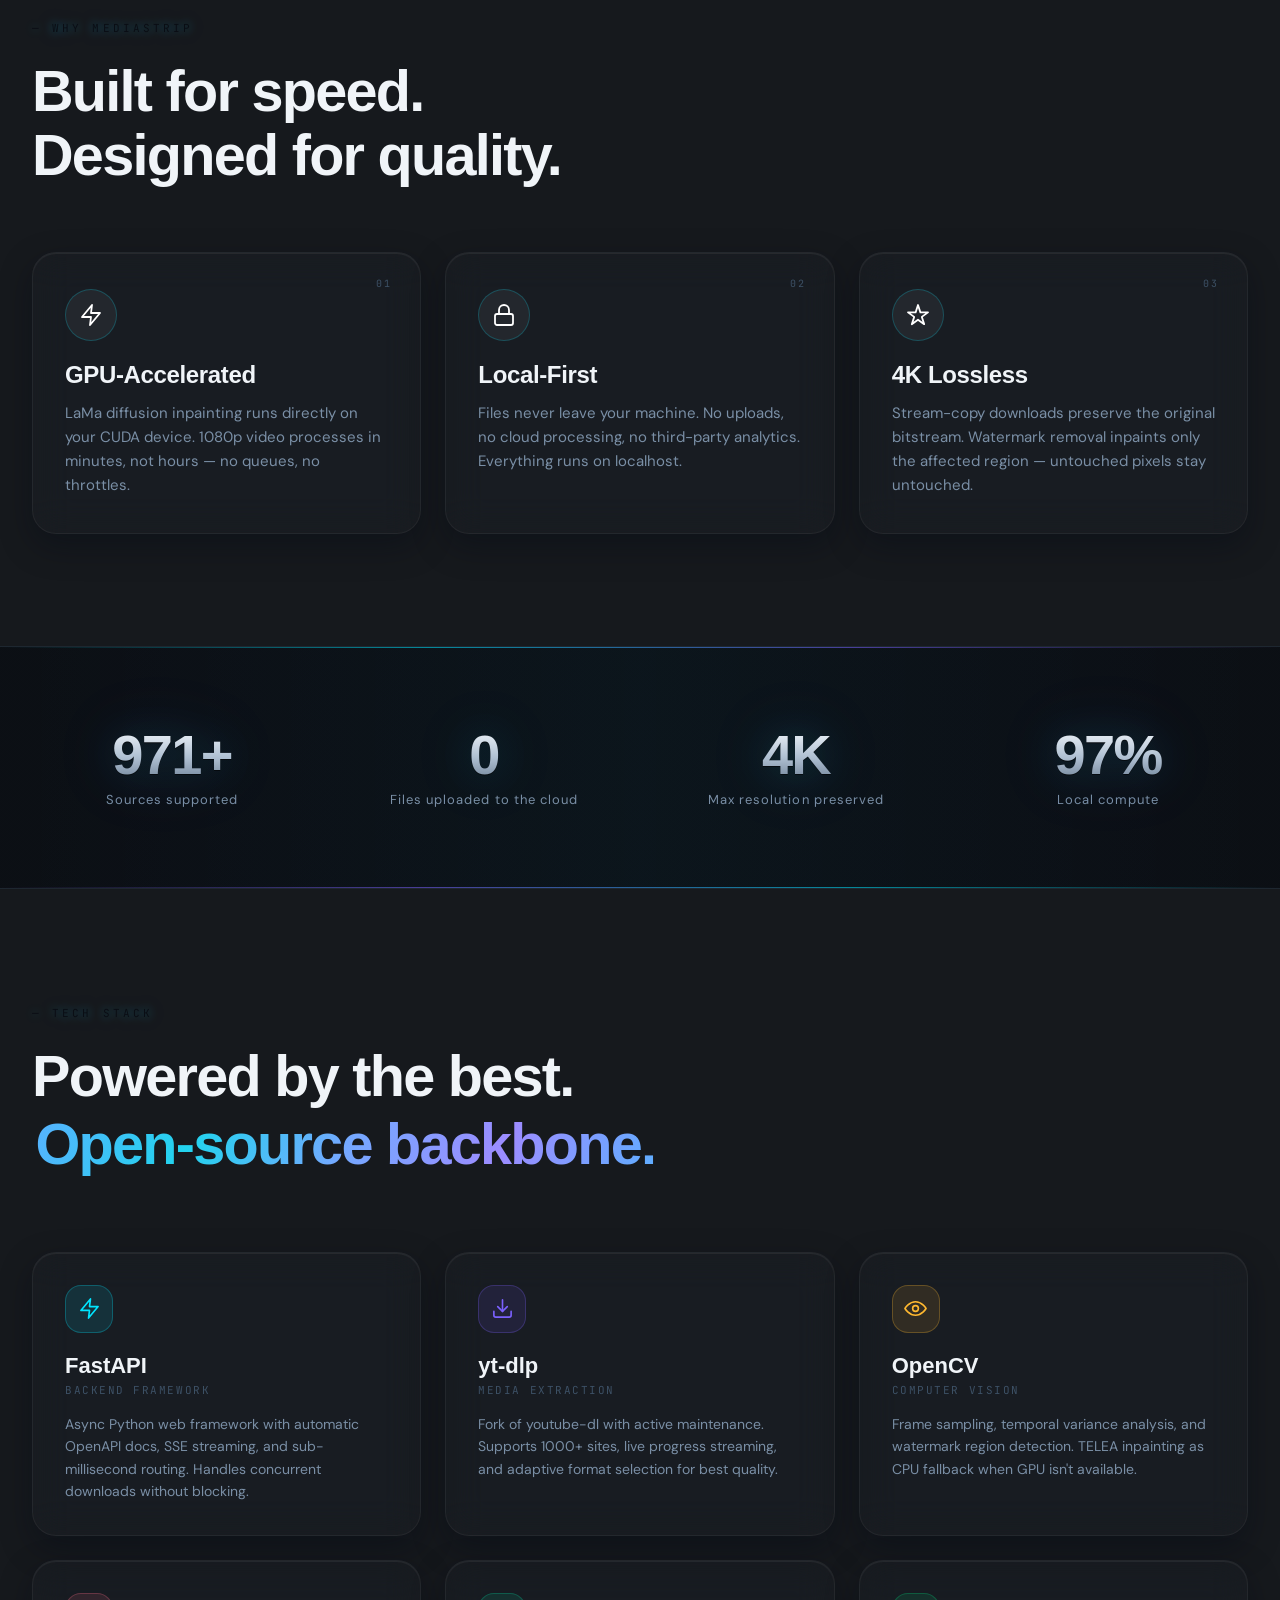
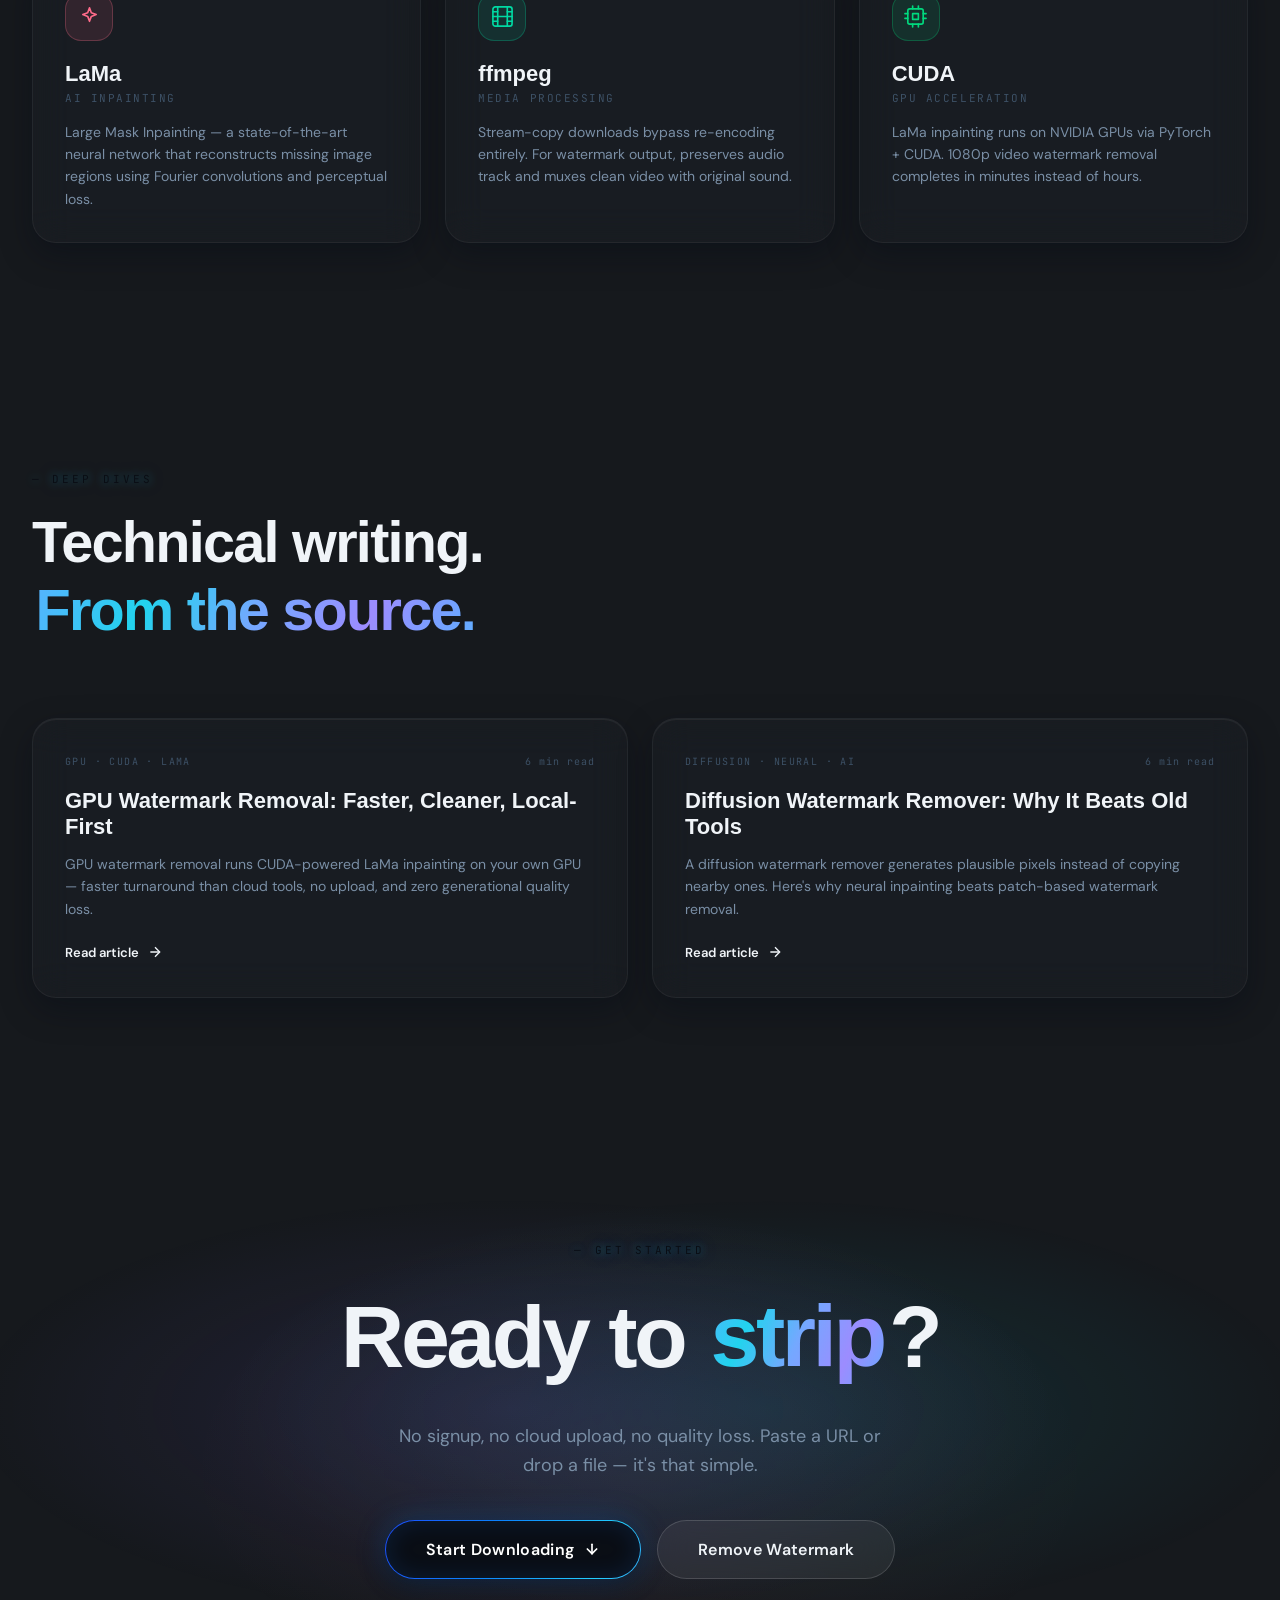
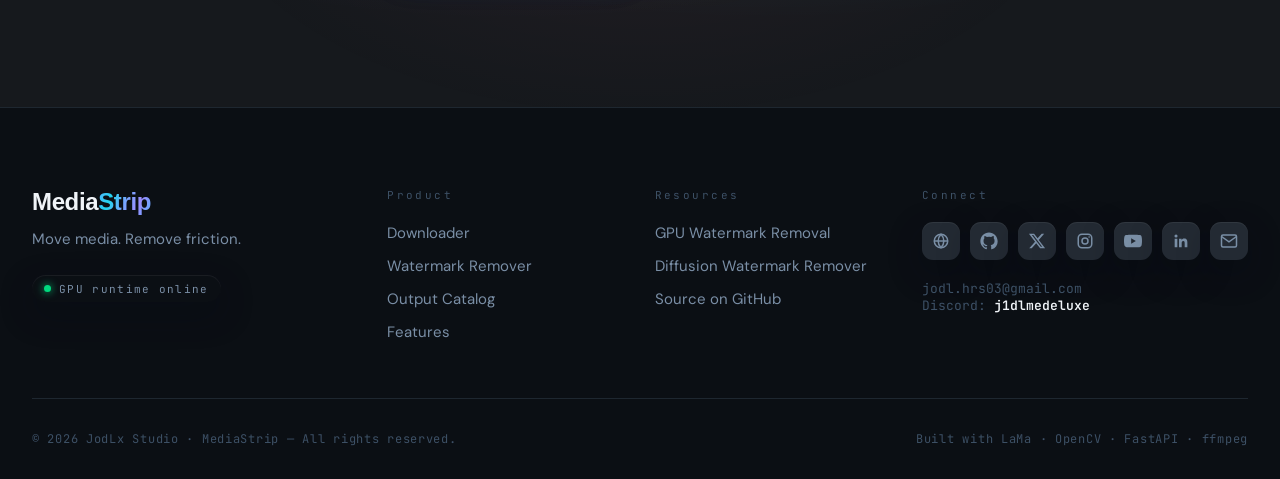
==== commit a612ff33: "fix(seo): give the hero H1 real crawlable text (was JS-built empty) The H1 was populated entirely by" ====
--- a/static/index.html
+++ b/static/index.html
@@ -133,7 +133,7 @@
   transition: opacity 900ms cubic-bezier(0.4, 0, 0.2, 1), visibility 900ms cubic-bezier(0.4, 0, 0.2, 1);
 }
 </style>
-<link rel="stylesheet" href="/static/style.css?v=18">
+<link rel="stylesheet" href="/static/style.css?v=19">
 </head>
 <body>
 
@@ -215,7 +215,7 @@
       <span class="hero-eyebrow-dot"></span>
       GPU-ACCELERATED · LOCAL-FIRST
     </div>
-    <div class="hero-title-wrapper"><h1 class="hero-title" id="hero-title" data-slot-text="MEDIA STRIP"></h1></div>
+    <div class="hero-title-wrapper"><h1 class="hero-title" id="hero-title" data-slot-text="MEDIA STRIP"><span class="sr-only">MediaStrip — free 4K video downloader and watermark remover for 1000+ sites, right in your browser. Built by JodLx Studio.</span></h1></div>
     <p class="hero-tagline" id="hero-tagline">
       <span class="word">Download</span> <span class="word">·</span> <span class="word">Clean</span> <span class="word">·</span> <span class="word">Keep</span>
     </p>
--- a/static/style.css
+++ b/static/style.css
@@ -328,6 +328,16 @@
   animation: pulse 2s infinite;
 }
 
+/* off-screen but crawlable + screen-reader accessible (decorative wordmark carries no text) */
+.sr-only {
+  position: absolute !important;
+  width: 1px; height: 1px;
+  padding: 0; margin: -1px;
+  overflow: hidden;
+  clip: rect(0, 0, 0, 0);
+  white-space: nowrap;
+  border: 0;
+}
 .hero-title-wrapper {
   display: flex;
   justify-content: center;
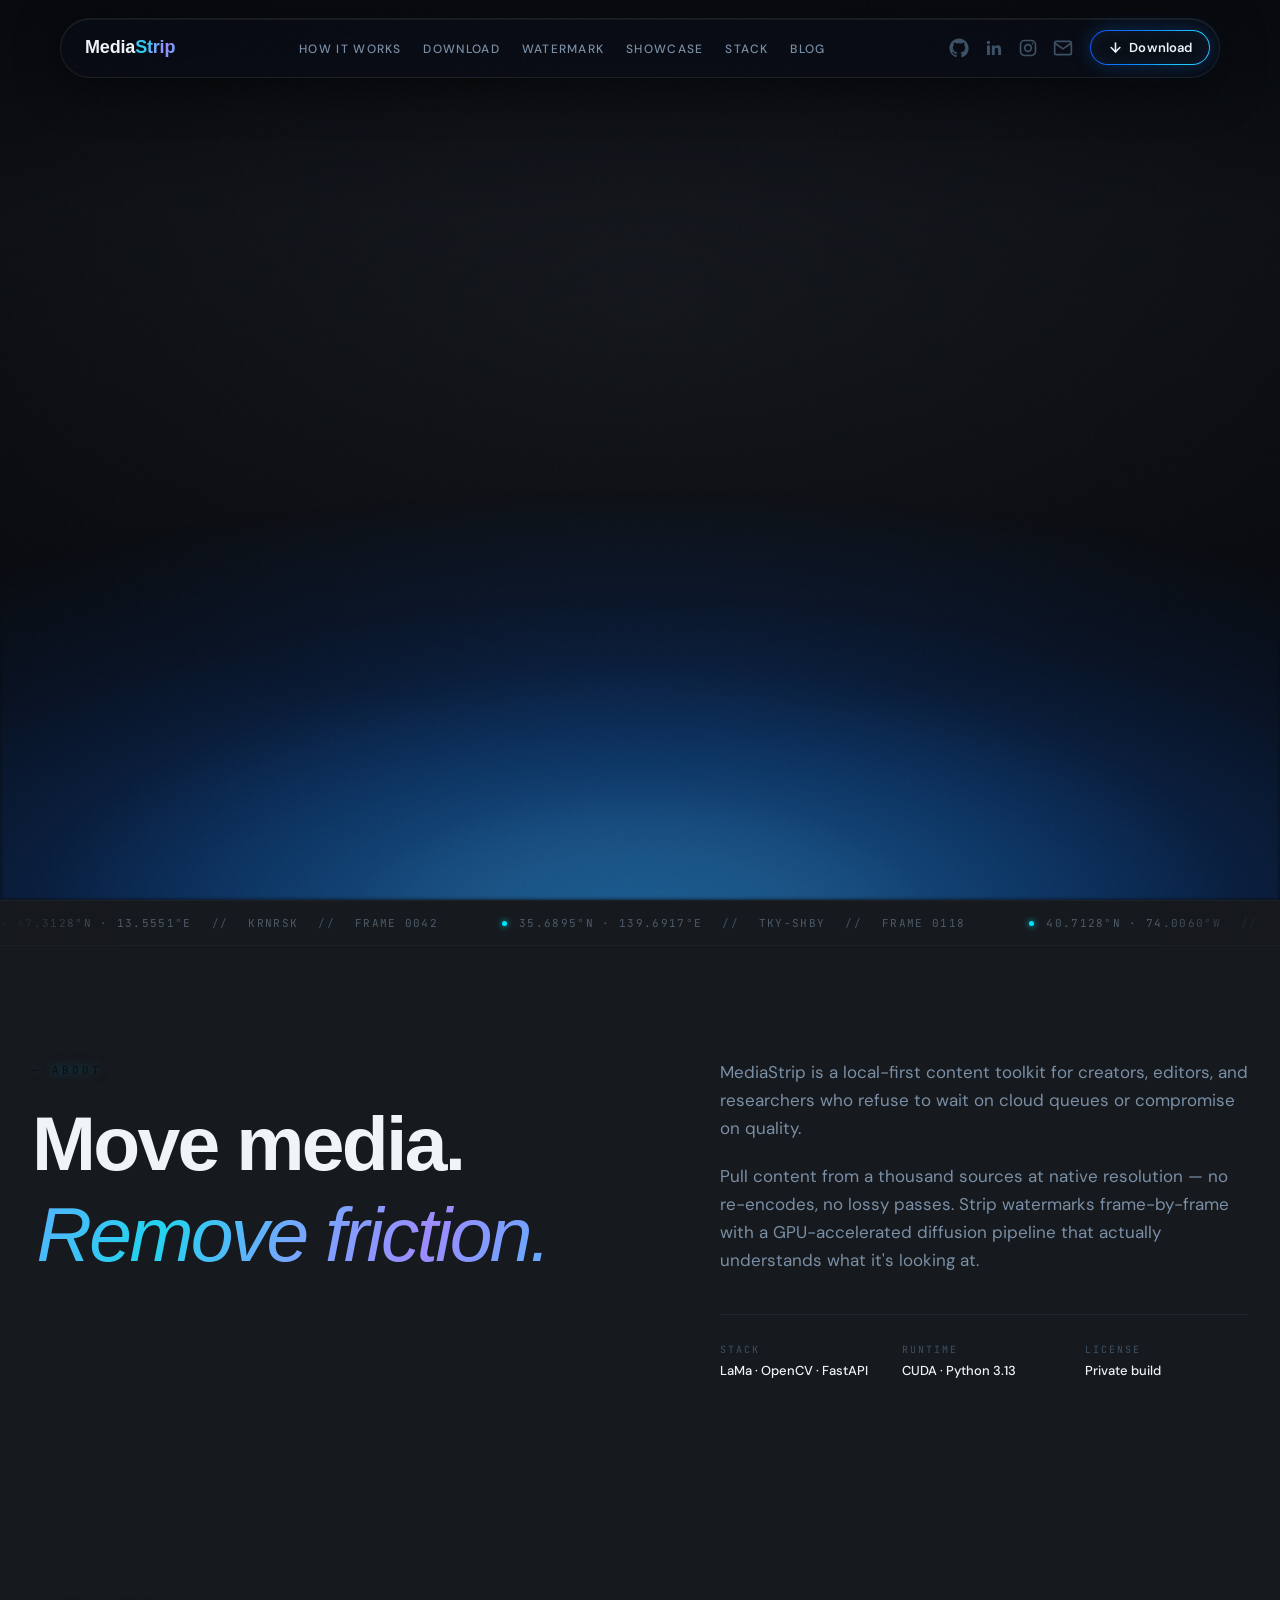
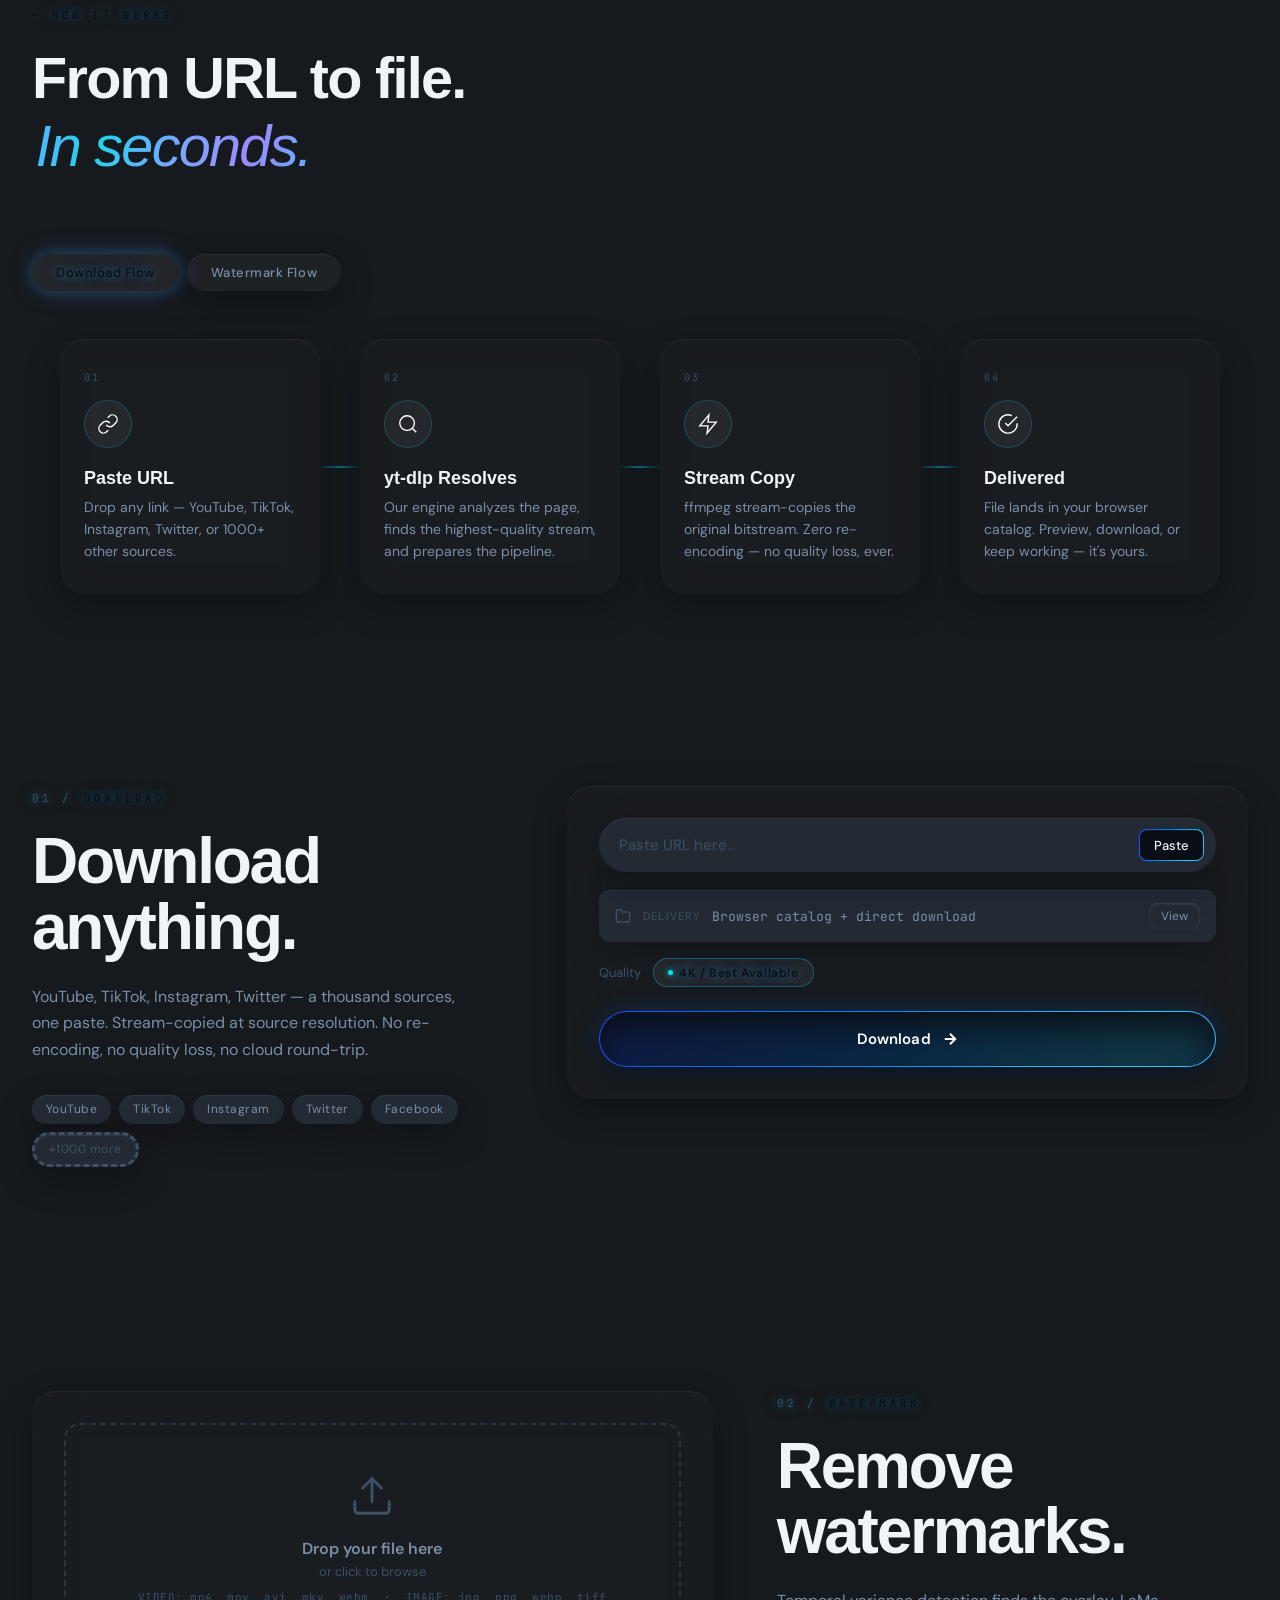
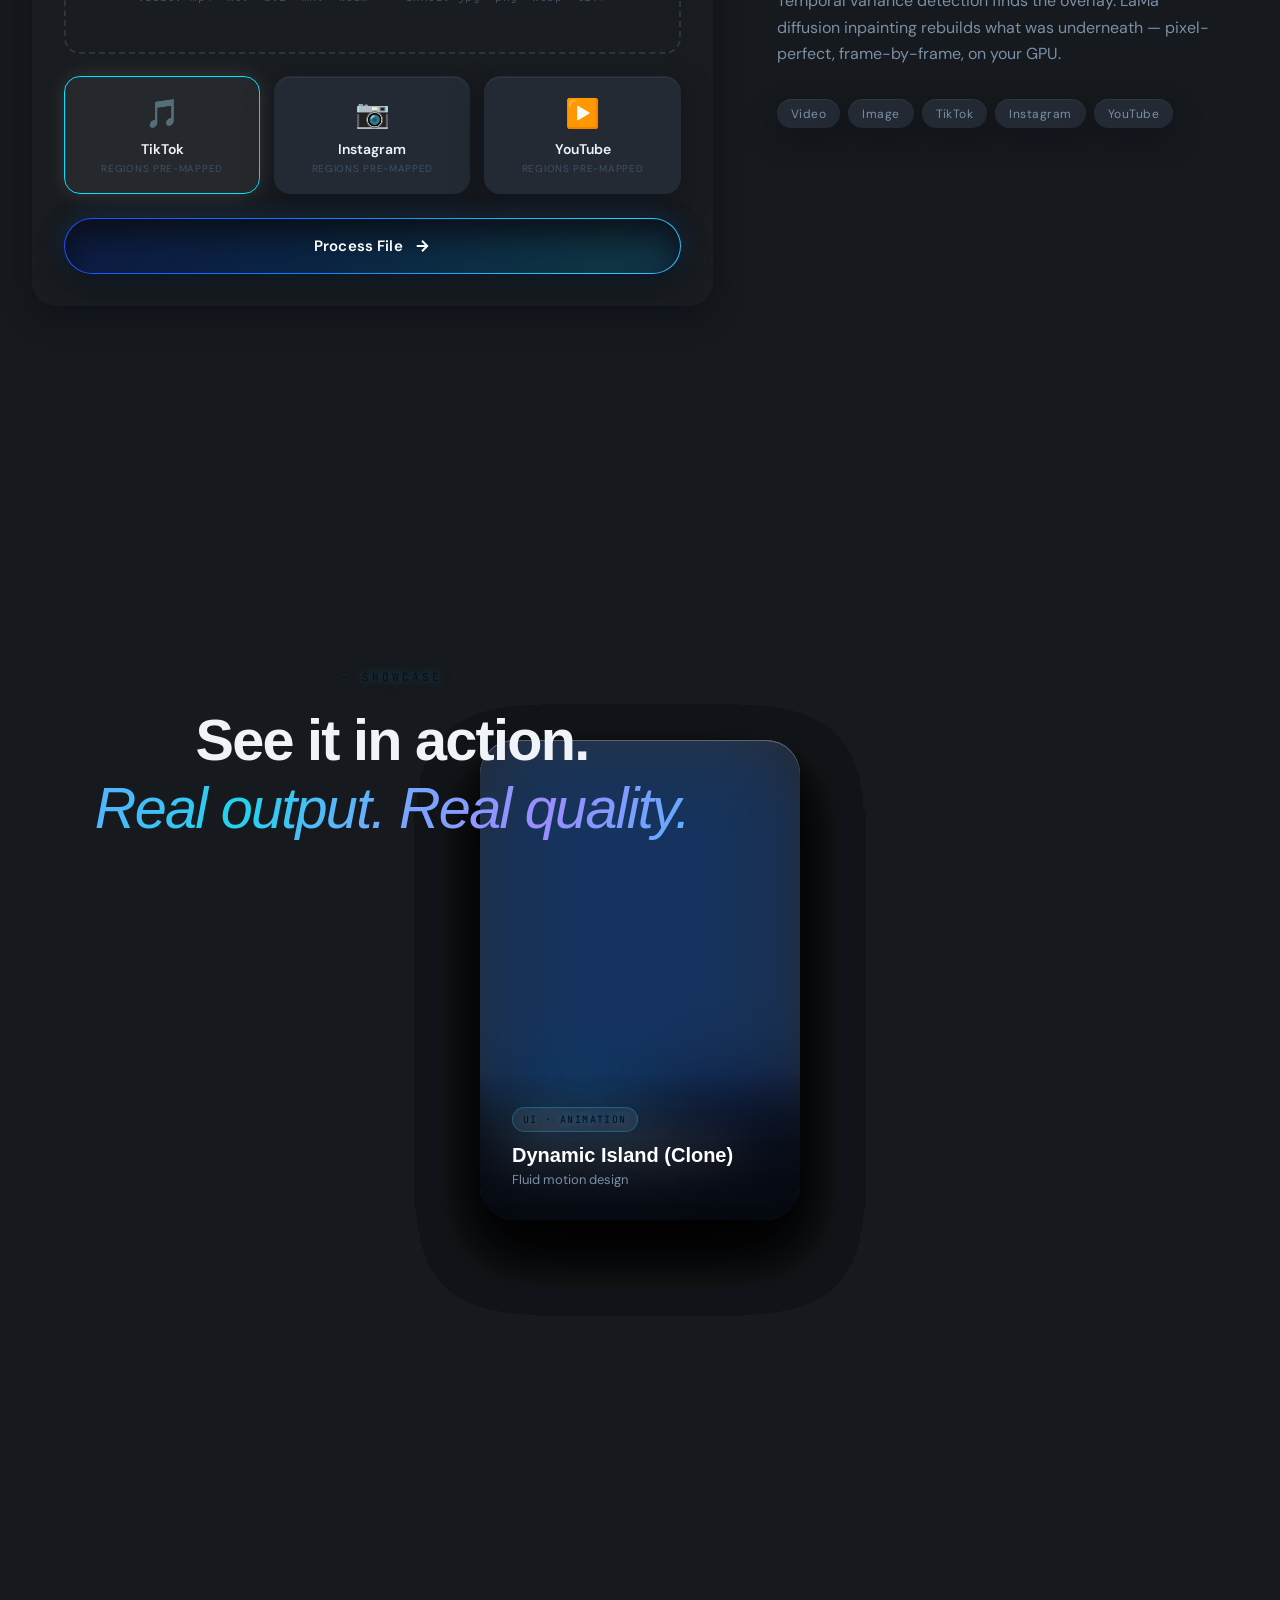
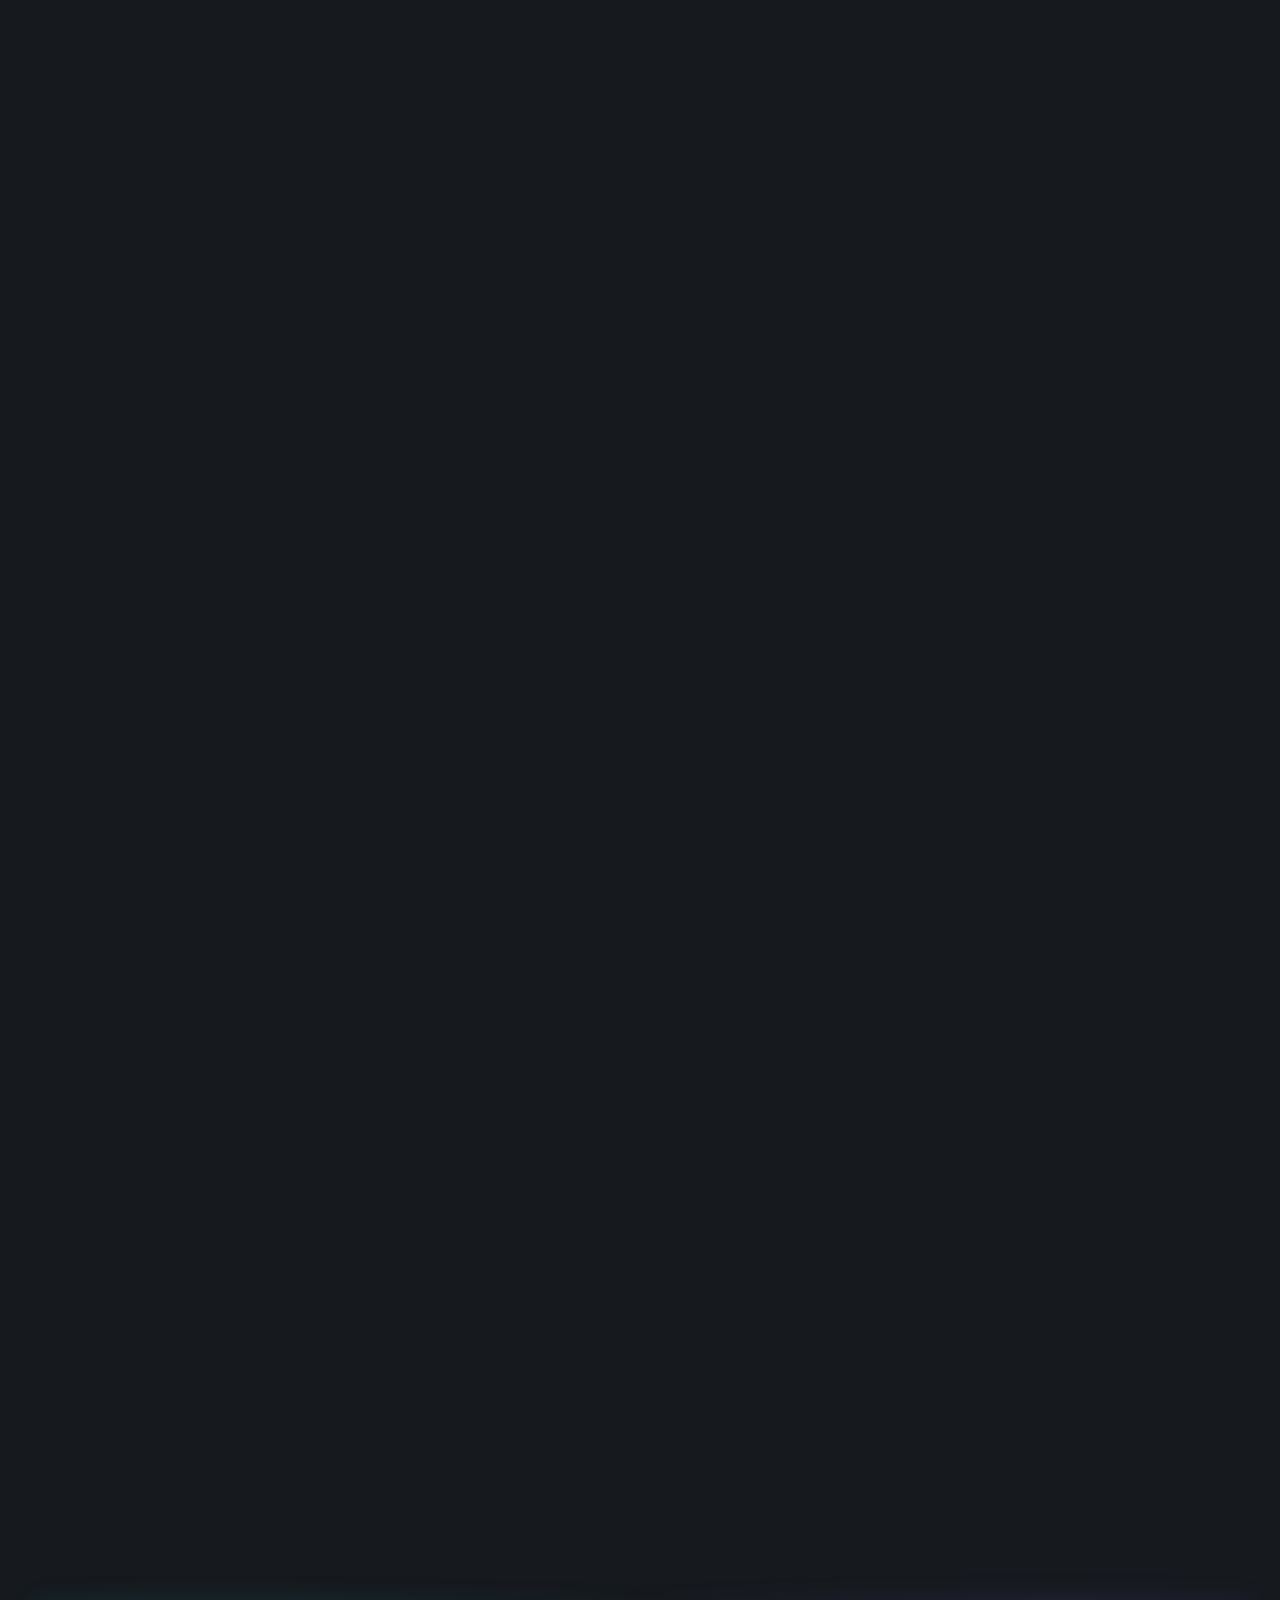
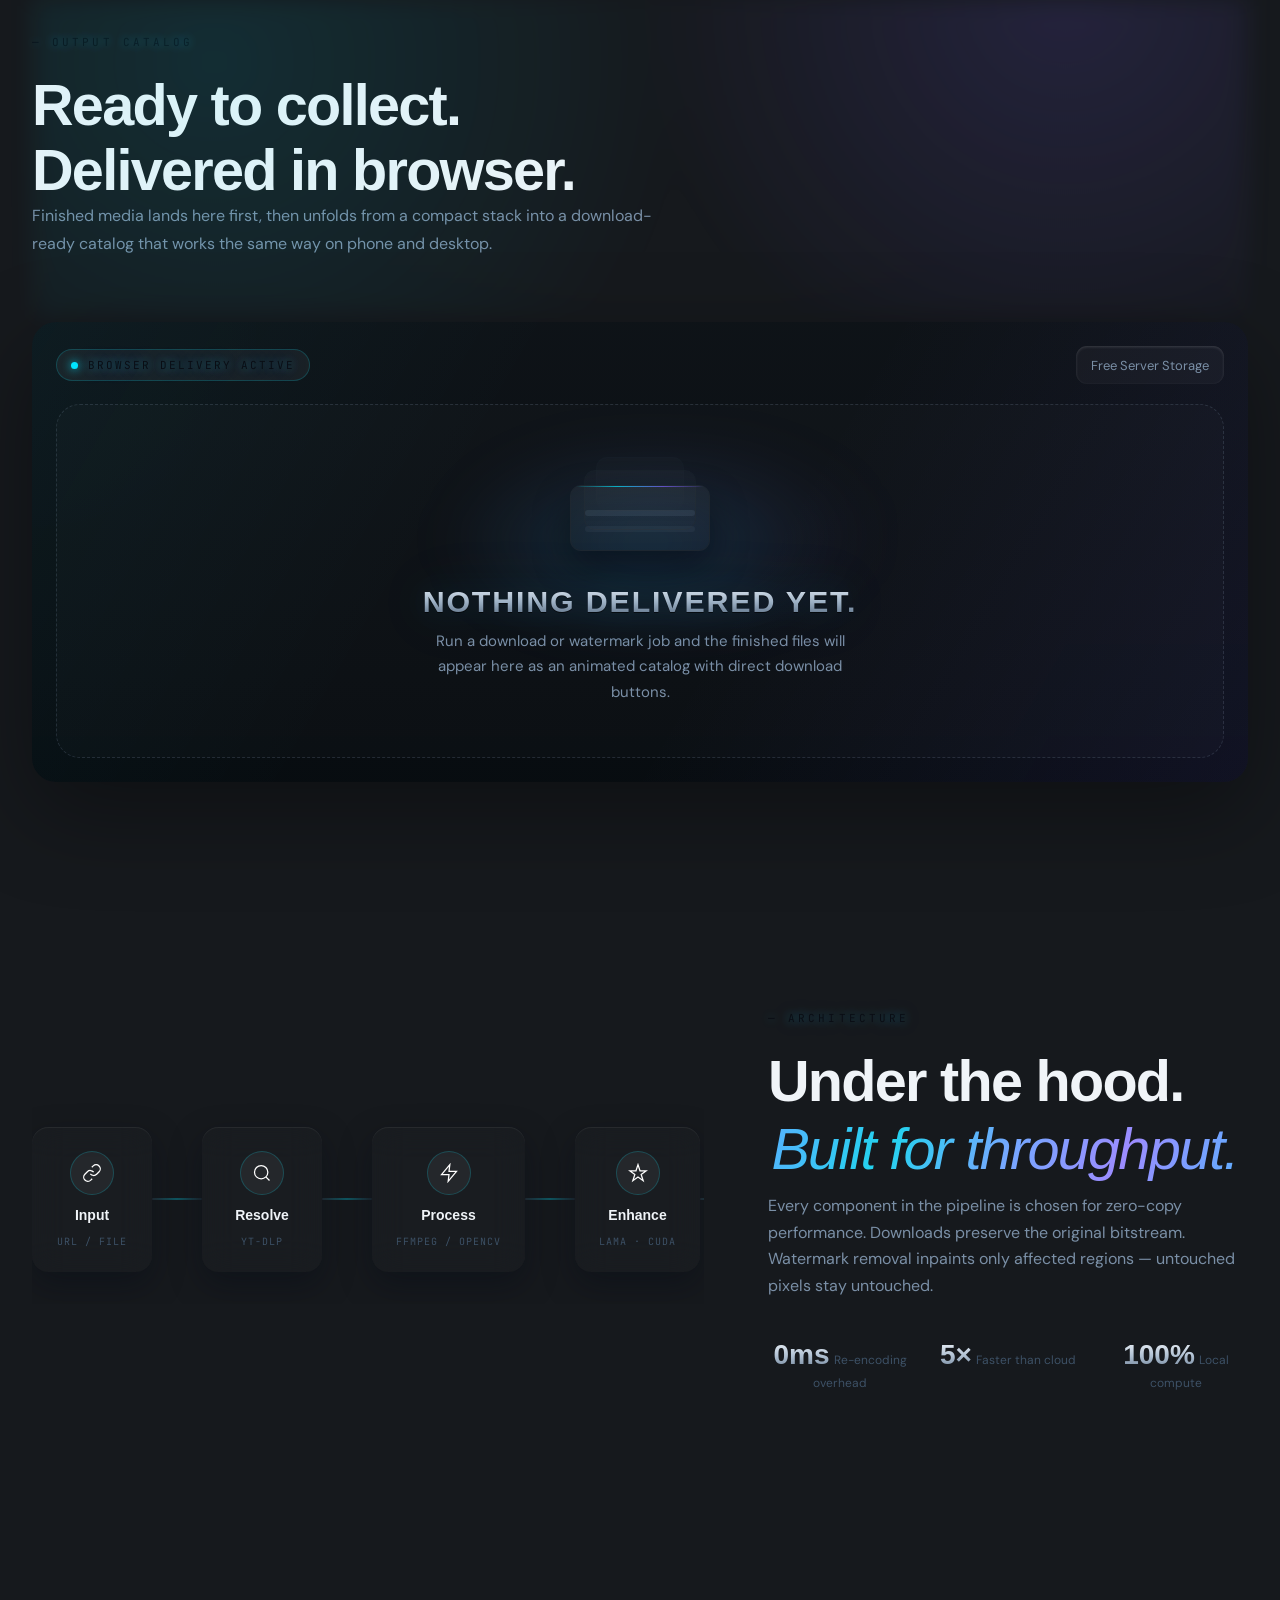
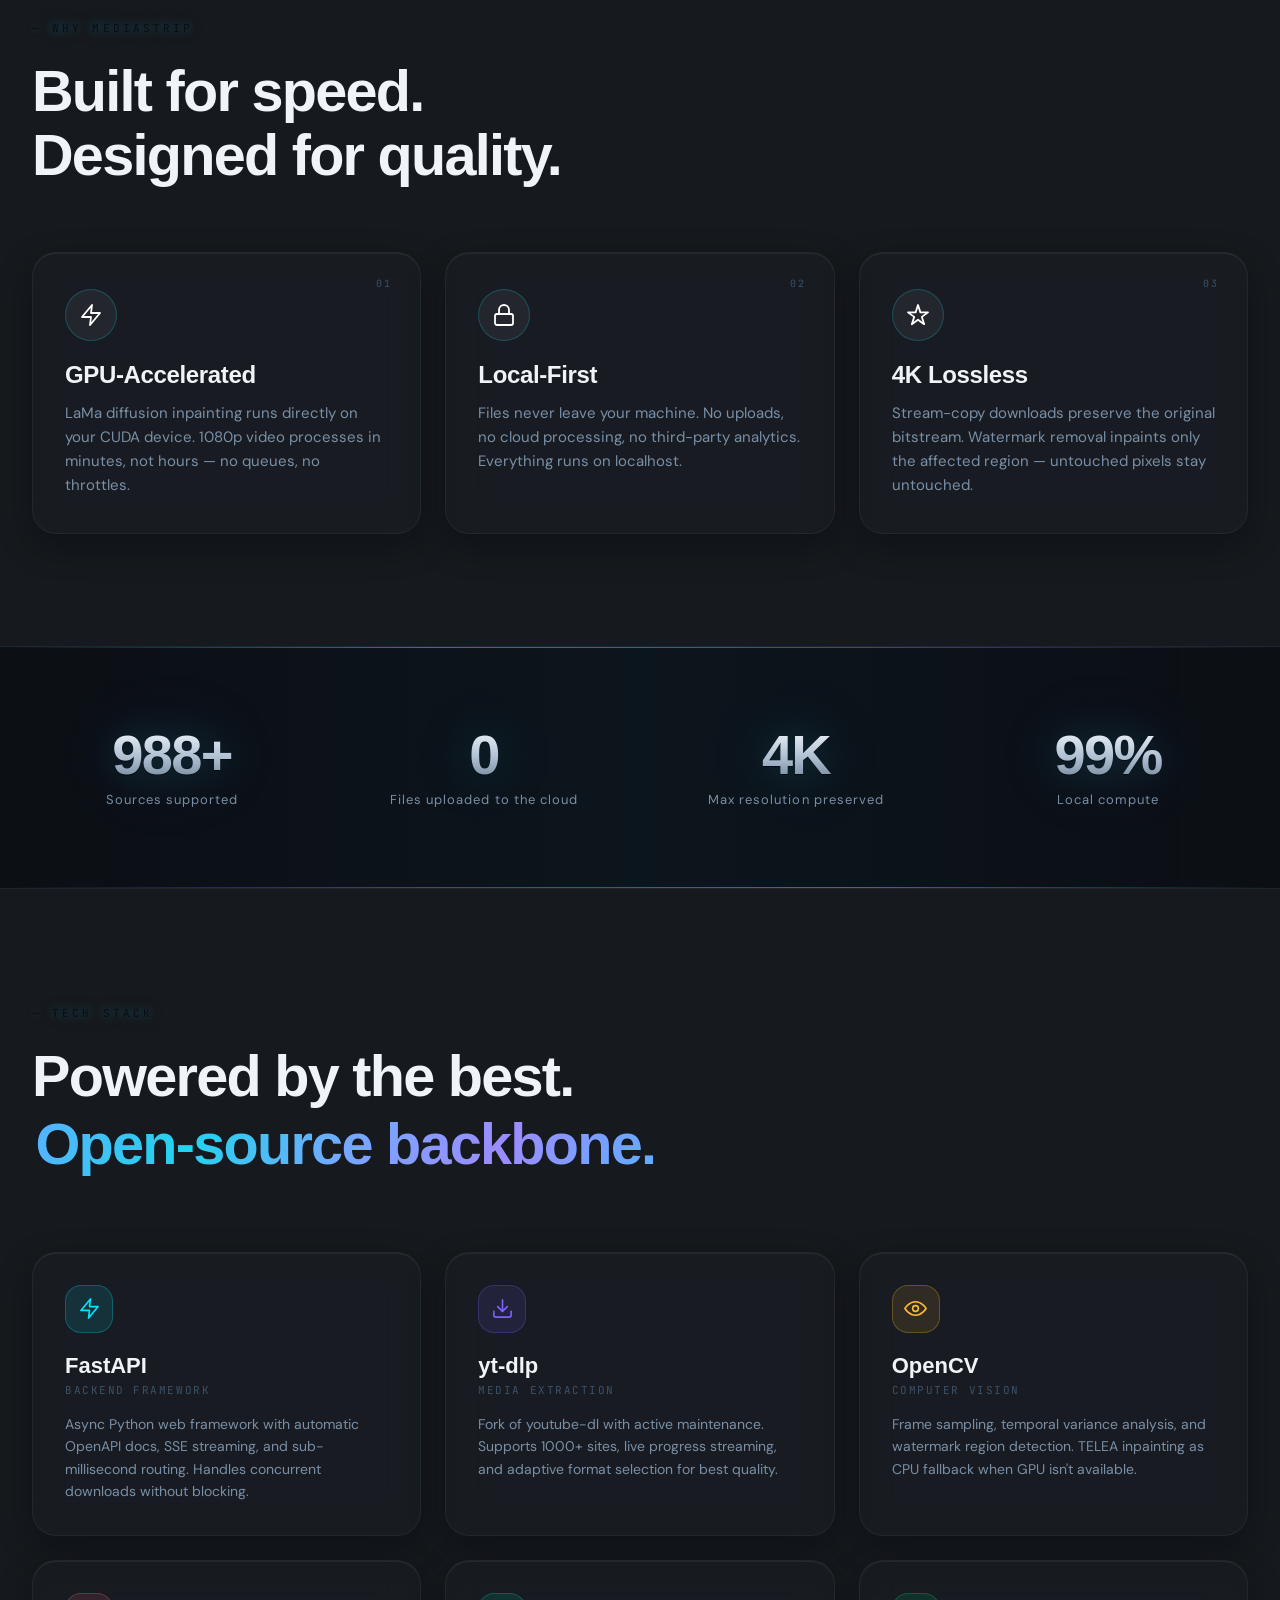
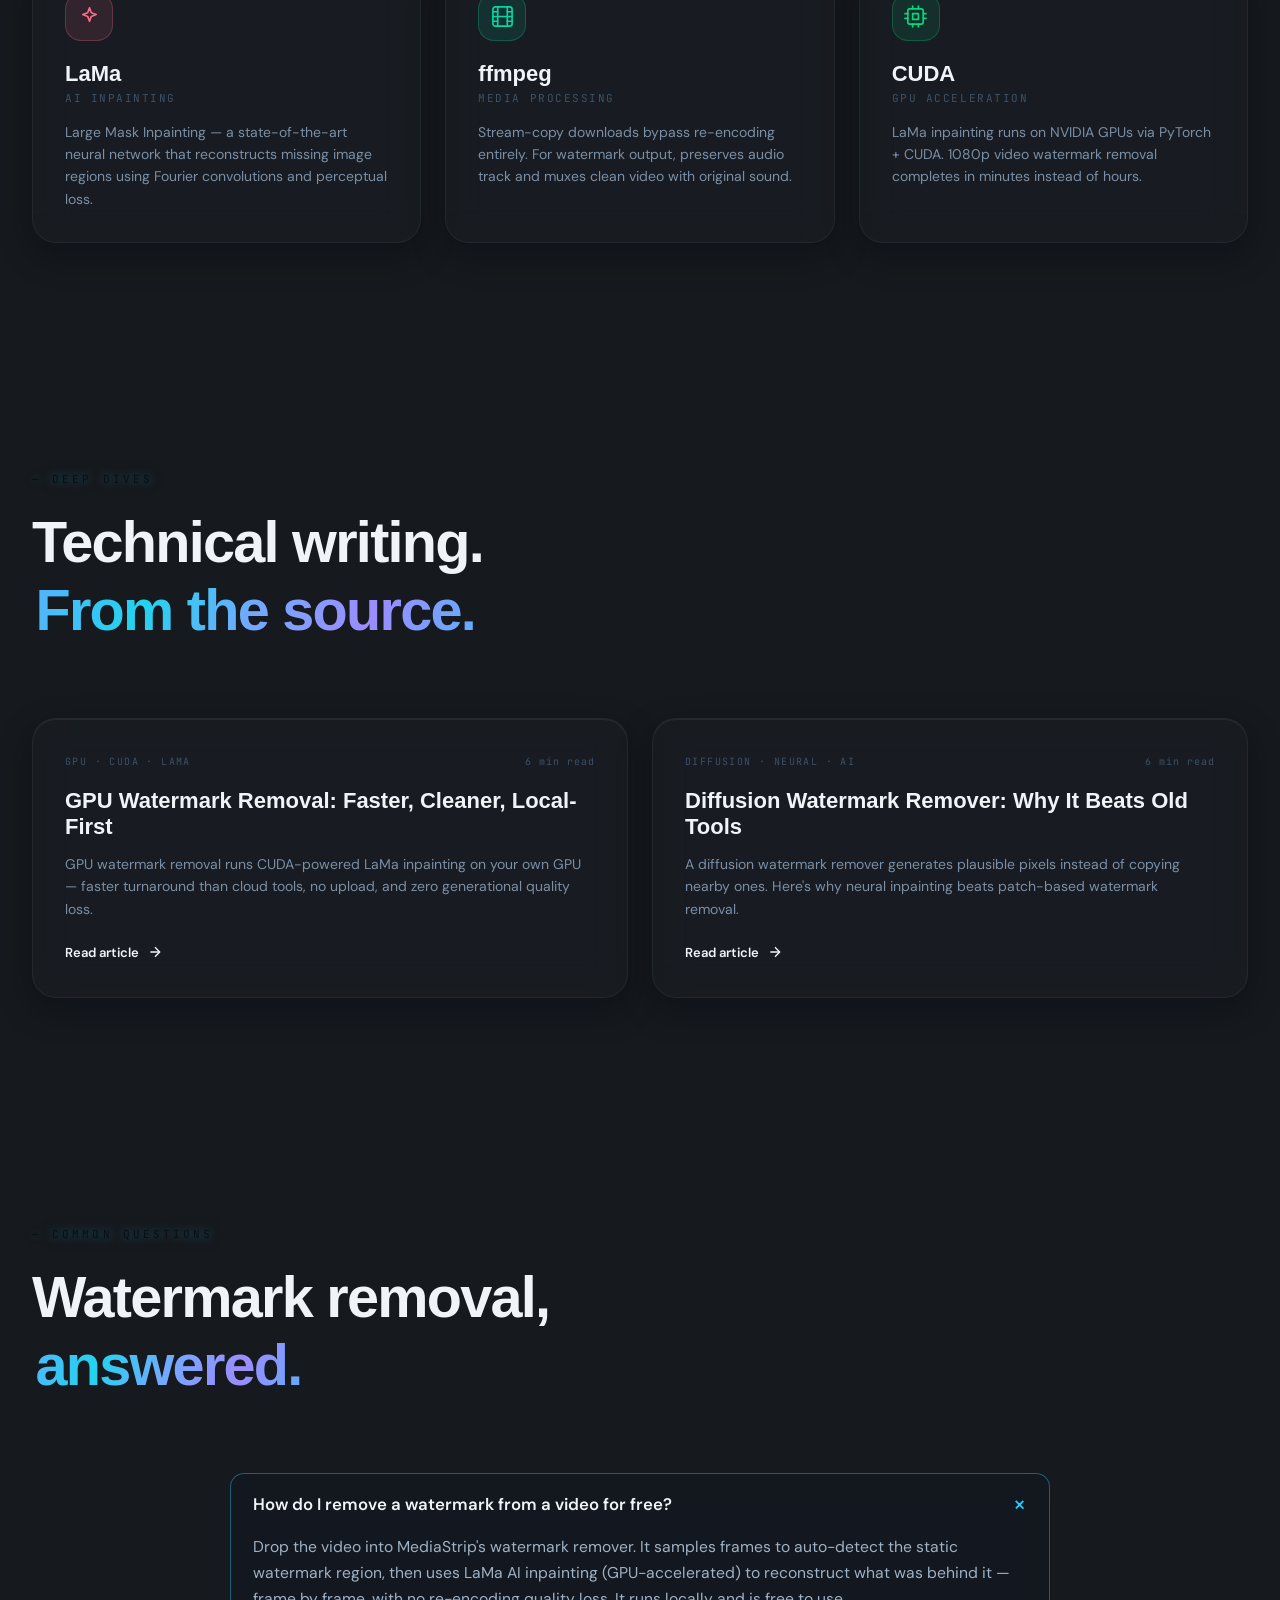
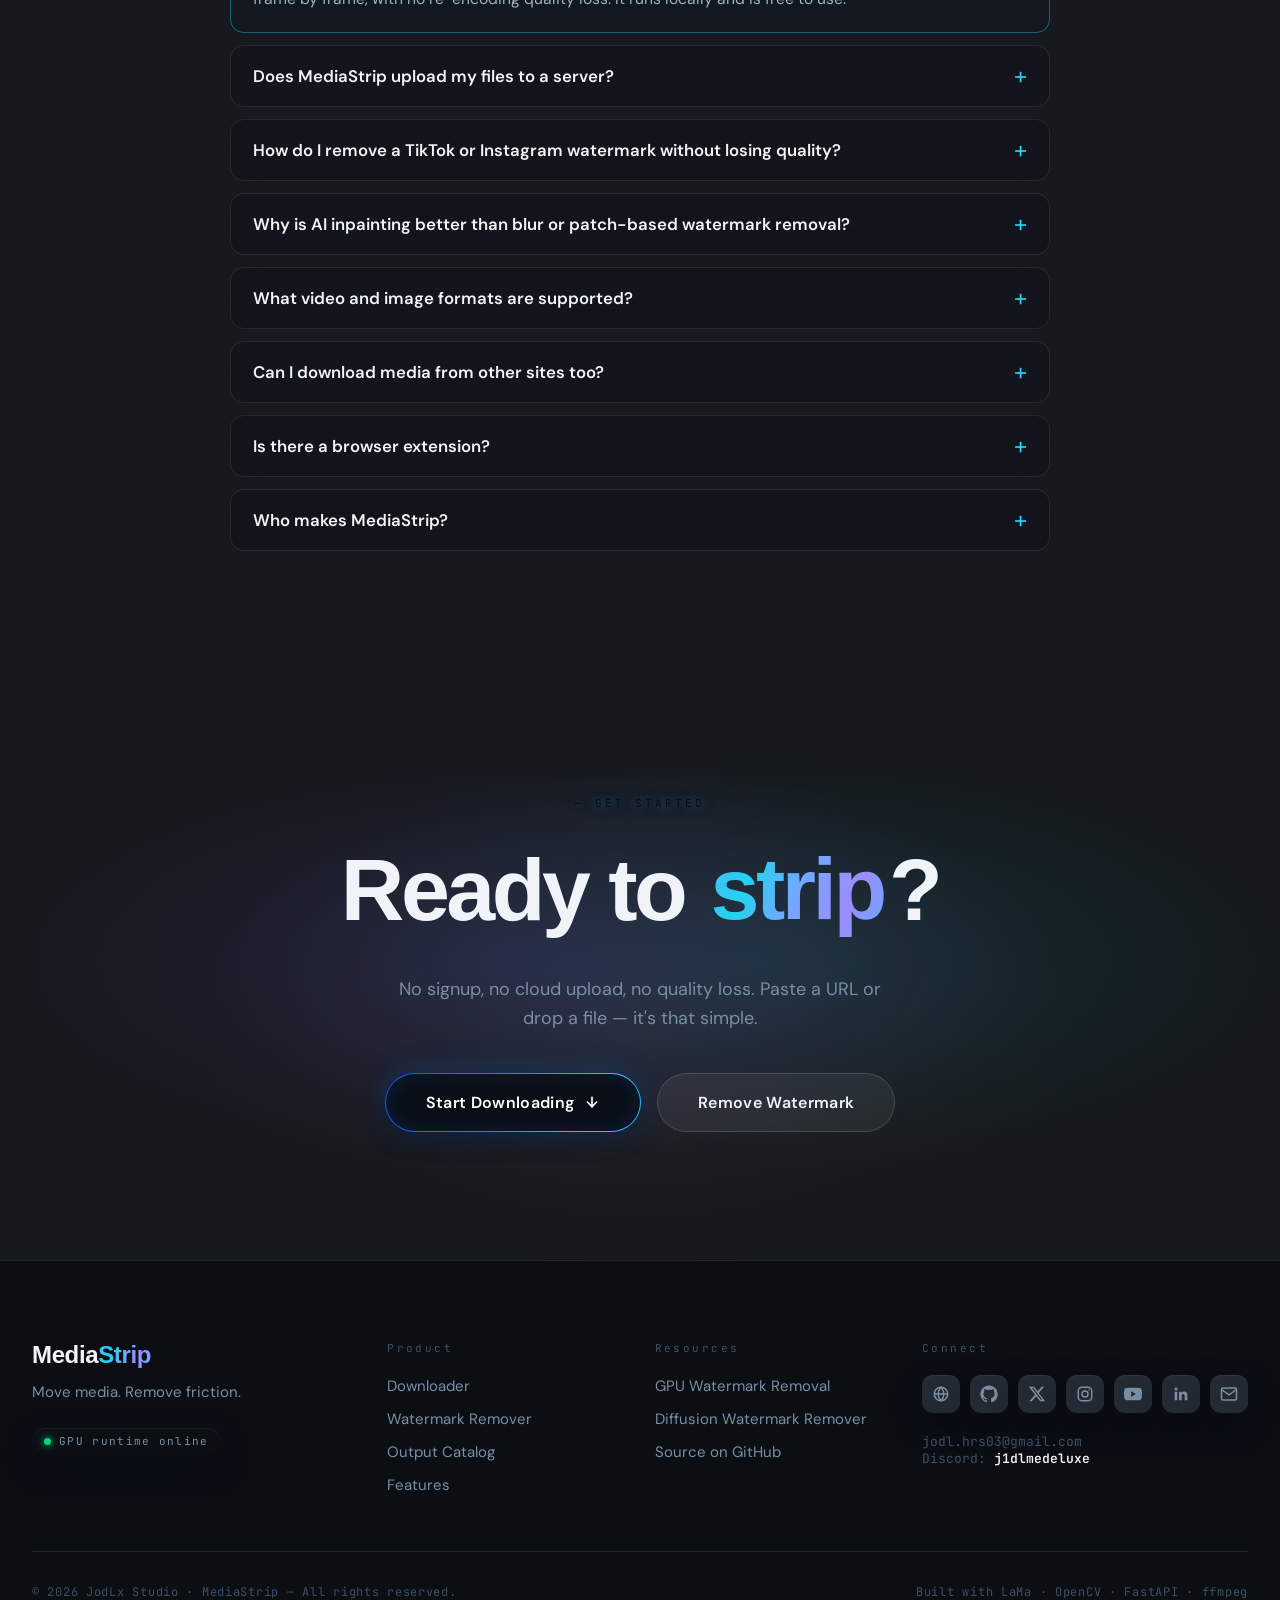
==== commit b4a57b2e: "feat(seo): reposition off "downloader", add FAQ + FAQPage schema, robots meta, HEAD - Reframe title/" ====
--- a/static/index.html
+++ b/static/index.html
@@ -3,13 +3,16 @@
 <head>
 <meta charset="UTF-8">
 <meta name="viewport" content="width=device-width, initial-scale=1.0">
-<title>MediaStrip — Free 4K Media Downloader & Watermark Remover</title>
-<meta name="description" content="GPU-accelerated, local-first media toolkit for creators. Download video from 1000+ sources at native resolution and remove watermarks frame-by-frame. Free.">
+<meta name="robots" content="index, follow, max-image-preview:large, max-snippet:-1, max-video-preview:-1">
+<title>MediaStrip — GPU Watermark Remover & 4K Media Toolkit by JodLx Studio</title>
+<meta name="description" content="MediaStrip by JodLx Studio — a local-first, GPU-accelerated creator media toolkit. Remove watermarks frame-by-frame with LaMa AI inpainting and grab media from 1000+ sources at native 4K. Your files never leave your machine. Free.">
+<meta name="author" content="JodLx Studio">
+<meta name="keywords" content="watermark remover, GPU watermark removal, remove tiktok watermark, remove instagram watermark, creator media toolkit, MediaStrip, JodLx Studio, local-first media tool, 4K media downloader, browser media extension">
 <link rel="canonical" href="https://mediastrip.jodlx.in/">
 
 <!-- Open Graph -->
-<meta property="og:title" content="MediaStrip — Free 4K Media Downloader & Watermark Remover">
-<meta property="og:description" content="GPU-accelerated, local-first media toolkit for creators. Download video from 1000+ sources at native resolution and remove watermarks frame-by-frame. Free.">
+<meta property="og:title" content="MediaStrip — GPU Watermark Remover & Creator Media Toolkit">
+<meta property="og:description" content="Local-first, GPU-accelerated creator media toolkit. Remove watermarks frame-by-frame with LaMa AI inpainting and grab media from 1000+ sources at native 4K — your files never leave your machine. Free, by JodLx Studio.">
 <meta property="og:url" content="https://mediastrip.jodlx.in/">
 <meta property="og:type" content="website">
 <meta property="og:image" content="https://mediastrip.jodlx.in/static/og-image.png">
@@ -19,8 +22,8 @@
 
 <!-- Twitter Card -->
 <meta name="twitter:card" content="summary_large_image">
-<meta name="twitter:title" content="MediaStrip — Free 4K Media Downloader & Watermark Remover">
-<meta name="twitter:description" content="GPU-accelerated, local-first media toolkit for creators. Download video from 1000+ sources at native resolution and remove watermarks frame-by-frame. Free.">
+<meta name="twitter:title" content="MediaStrip — GPU Watermark Remover & Creator Media Toolkit">
+<meta name="twitter:description" content="Local-first, GPU-accelerated creator media toolkit. Remove watermarks frame-by-frame with LaMa AI inpainting and grab media from 1000+ sources at native 4K — your files never leave your machine. Free, by JodLx Studio.">
 <meta name="twitter:image" content="https://mediastrip.jodlx.in/static/og-image.png">
 
 <!-- Structured Data -->
@@ -133,7 +136,7 @@
   transition: opacity 900ms cubic-bezier(0.4, 0, 0.2, 1), visibility 900ms cubic-bezier(0.4, 0, 0.2, 1);
 }
 </style>
-<link rel="stylesheet" href="/static/style.css?v=19">
+<link rel="stylesheet" href="/static/style.css?v=20">
 </head>
 <body>
 
@@ -871,6 +874,65 @@
   </div>
 </section>
 
+<!-- ═══════════════════════════════════════════ FAQ -->
+<section class="section faq-section" id="faq" data-section-theme="faq">
+  <div class="section-header reveal">
+    <div class="eyebrow">— COMMON QUESTIONS</div>
+    <h2 class="section-heading">Watermark removal,<br><span class="gradient-text">answered.</span></h2>
+  </div>
+
+  <div class="faq-list reveal">
+    <details class="faq-item" open>
+      <summary>How do I remove a watermark from a video for free?</summary>
+      <div class="faq-answer">Drop the video into MediaStrip's watermark remover. It samples frames to auto-detect the static watermark region, then uses LaMa AI inpainting (GPU-accelerated) to reconstruct what was behind it — frame by frame, with no re-encoding quality loss. It runs locally and is free to use.</div>
+    </details>
+    <details class="faq-item">
+      <summary>Does MediaStrip upload my files to a server?</summary>
+      <div class="faq-answer">No. MediaStrip is local-first — your media is processed on your own machine (and your GPU where available). Files never leave your device, which is faster than cloud tools and keeps your footage private.</div>
+    </details>
+    <details class="faq-item">
+      <summary>How do I remove a TikTok or Instagram watermark without losing quality?</summary>
+      <div class="faq-answer">MediaStrip detects the platform watermark automatically for video, or uses pre-mapped TikTok / Instagram / YouTube regions for images. It inpaints only the watermark area and stream-copies the rest, so there's zero generational quality loss on the untouched pixels.</div>
+    </details>
+    <details class="faq-item">
+      <summary>Why is AI inpainting better than blur or patch-based watermark removal?</summary>
+      <div class="faq-answer">Old tools blur or copy nearby pixels, leaving smears and ghosting. LaMa is a neural inpainting model that <em>generates</em> plausible new pixels from the surrounding context, so textures, edges, and motion stay coherent — a cleaner result, especially on busy backgrounds. If a GPU/torch isn't present, MediaStrip falls back to OpenCV TELEA.</div>
+    </details>
+    <details class="faq-item">
+      <summary>What video and image formats are supported?</summary>
+      <div class="faq-answer">Video: MP4, MOV, AVI, MKV, WebM. Images: JPG, JPEG, PNG, WebP, TIFF. Output keeps the original format and filename, suffixed with <code>_clean</code>.</div>
+    </details>
+    <details class="faq-item">
+      <summary>Can I download media from other sites too?</summary>
+      <div class="faq-answer">Yes — alongside watermark removal, MediaStrip grabs media from 1000+ sources at native resolution (up to 4K where the source has it), merging best audio via ffmpeg with no re-encoding. Paste a URL to start.</div>
+    </details>
+    <details class="faq-item">
+      <summary>Is there a browser extension?</summary>
+      <div class="faq-answer">Yes. The MediaStrip browser extension adds an on-page download button to media as you browse, sending it straight to your MediaStrip downloads — no copy-pasting URLs.</div>
+    </details>
+    <details class="faq-item">
+      <summary>Who makes MediaStrip?</summary>
+      <div class="faq-answer">MediaStrip is built by <a href="https://portfolio.jodlx.in/" target="_blank" rel="noopener">JodLx Studio</a> — an independent studio building local-first creator tools. Find us on <a href="https://github.com/JodLHarDxD/MediaStrip" target="_blank" rel="noopener">GitHub</a>.</div>
+    </details>
+  </div>
+</section>
+<script type="application/ld+json">
+{
+  "@context": "https://schema.org",
+  "@type": "FAQPage",
+  "mainEntity": [
+    { "@type": "Question", "name": "How do I remove a watermark from a video for free?", "acceptedAnswer": { "@type": "Answer", "text": "Drop the video into MediaStrip's watermark remover. It samples frames to auto-detect the static watermark region, then uses LaMa AI inpainting (GPU-accelerated) to reconstruct what was behind it — frame by frame, with no re-encoding quality loss. It runs locally and is free to use." } },
+    { "@type": "Question", "name": "Does MediaStrip upload my files to a server?", "acceptedAnswer": { "@type": "Answer", "text": "No. MediaStrip is local-first — your media is processed on your own machine (and your GPU where available). Files never leave your device, which is faster than cloud tools and keeps your footage private." } },
+    { "@type": "Question", "name": "How do I remove a TikTok or Instagram watermark without losing quality?", "acceptedAnswer": { "@type": "Answer", "text": "MediaStrip detects the platform watermark automatically for video, or uses pre-mapped TikTok, Instagram and YouTube regions for images. It inpaints only the watermark area and stream-copies the rest, so there is zero generational quality loss on the untouched pixels." } },
+    { "@type": "Question", "name": "Why is AI inpainting better than blur or patch-based watermark removal?", "acceptedAnswer": { "@type": "Answer", "text": "Old tools blur or copy nearby pixels, leaving smears and ghosting. LaMa is a neural inpainting model that generates plausible new pixels from the surrounding context, so textures, edges and motion stay coherent — a cleaner result, especially on busy backgrounds. If a GPU/torch is not present, MediaStrip falls back to OpenCV TELEA." } },
+    { "@type": "Question", "name": "What video and image formats are supported?", "acceptedAnswer": { "@type": "Answer", "text": "Video: MP4, MOV, AVI, MKV, WebM. Images: JPG, JPEG, PNG, WebP, TIFF. Output keeps the original format and filename, suffixed with _clean." } },
+    { "@type": "Question", "name": "Can I download media from other sites too?", "acceptedAnswer": { "@type": "Answer", "text": "Yes — alongside watermark removal, MediaStrip grabs media from 1000+ sources at native resolution (up to 4K where the source has it), merging best audio via ffmpeg with no re-encoding. Paste a URL to start." } },
+    { "@type": "Question", "name": "Is there a browser extension?", "acceptedAnswer": { "@type": "Answer", "text": "Yes. The MediaStrip browser extension adds an on-page download button to media as you browse, sending it straight to your MediaStrip downloads — no copy-pasting URLs." } },
+    { "@type": "Question", "name": "Who makes MediaStrip?", "acceptedAnswer": { "@type": "Answer", "text": "MediaStrip is built by JodLx Studio — an independent studio building local-first creator tools. Find the project on GitHub." } }
+  ]
+}
+</script>
+
 <!-- ═══════════════════════════════════════════ CTA -->
 <section class="section cta-section" id="cta" data-section-theme="cta">
   <div class="cta-glow" aria-hidden="true"></div>
--- a/static/style.css
+++ b/static/style.css
@@ -2382,3 +2382,65 @@
 .showcase-card {
   /* We won't animate showcase card translate because it uses GSAP 3D transforms actively */
 }
+
+/* ═══════════════════════════════════════════════════════════
+   FAQ — native <details> accordion (no JS, crawlable, a11y)
+═══════════════════════════════════════════════════════════ */
+.faq-list {
+  max-width: 820px;
+  margin: 0 auto;
+  display: flex;
+  flex-direction: column;
+  gap: 12px;
+}
+.faq-item {
+  border: 1px solid rgba(255, 255, 255, 0.09);
+  border-radius: 14px;
+  background: rgba(15, 19, 26, 0.5);
+  backdrop-filter: blur(14px);
+  -webkit-backdrop-filter: blur(14px);
+  overflow: hidden;
+  transition: border-color 0.3s var(--ease, ease), background 0.3s ease;
+}
+.faq-item[open] {
+  border-color: rgba(34, 207, 255, 0.4);
+  background: rgba(18, 24, 33, 0.62);
+}
+.faq-item summary {
+  list-style: none;
+  cursor: pointer;
+  padding: 18px 22px;
+  display: flex;
+  align-items: center;
+  justify-content: space-between;
+  gap: 16px;
+  font-family: 'Clash Display', 'DM Sans', sans-serif;
+  font-size: 1.05rem;
+  font-weight: 600;
+  color: #F0F4F8;
+  transition: color 0.2s ease;
+}
+.faq-item summary::-webkit-details-marker { display: none; }
+.faq-item summary:hover { color: #fff; }
+.faq-item summary::after {
+  content: '+';
+  flex-shrink: 0;
+  font-size: 1.5rem;
+  font-weight: 400;
+  line-height: 1;
+  color: #22CFFF;
+  transition: transform 0.3s var(--ease, ease);
+}
+.faq-item[open] summary::after { transform: rotate(45deg); }
+.faq-answer {
+  padding: 0 22px 20px;
+  color: #9FB2C6;
+  font-size: 0.98rem;
+  line-height: 1.65;
+}
+.faq-answer a { color: #22CFFF; text-decoration: none; }
+.faq-answer a:hover { text-decoration: underline; }
+@media (max-width: 640px) {
+  .faq-item summary { font-size: 0.98rem; padding: 16px 18px; }
+  .faq-answer { padding: 0 18px 18px; font-size: 0.94rem; }
+}
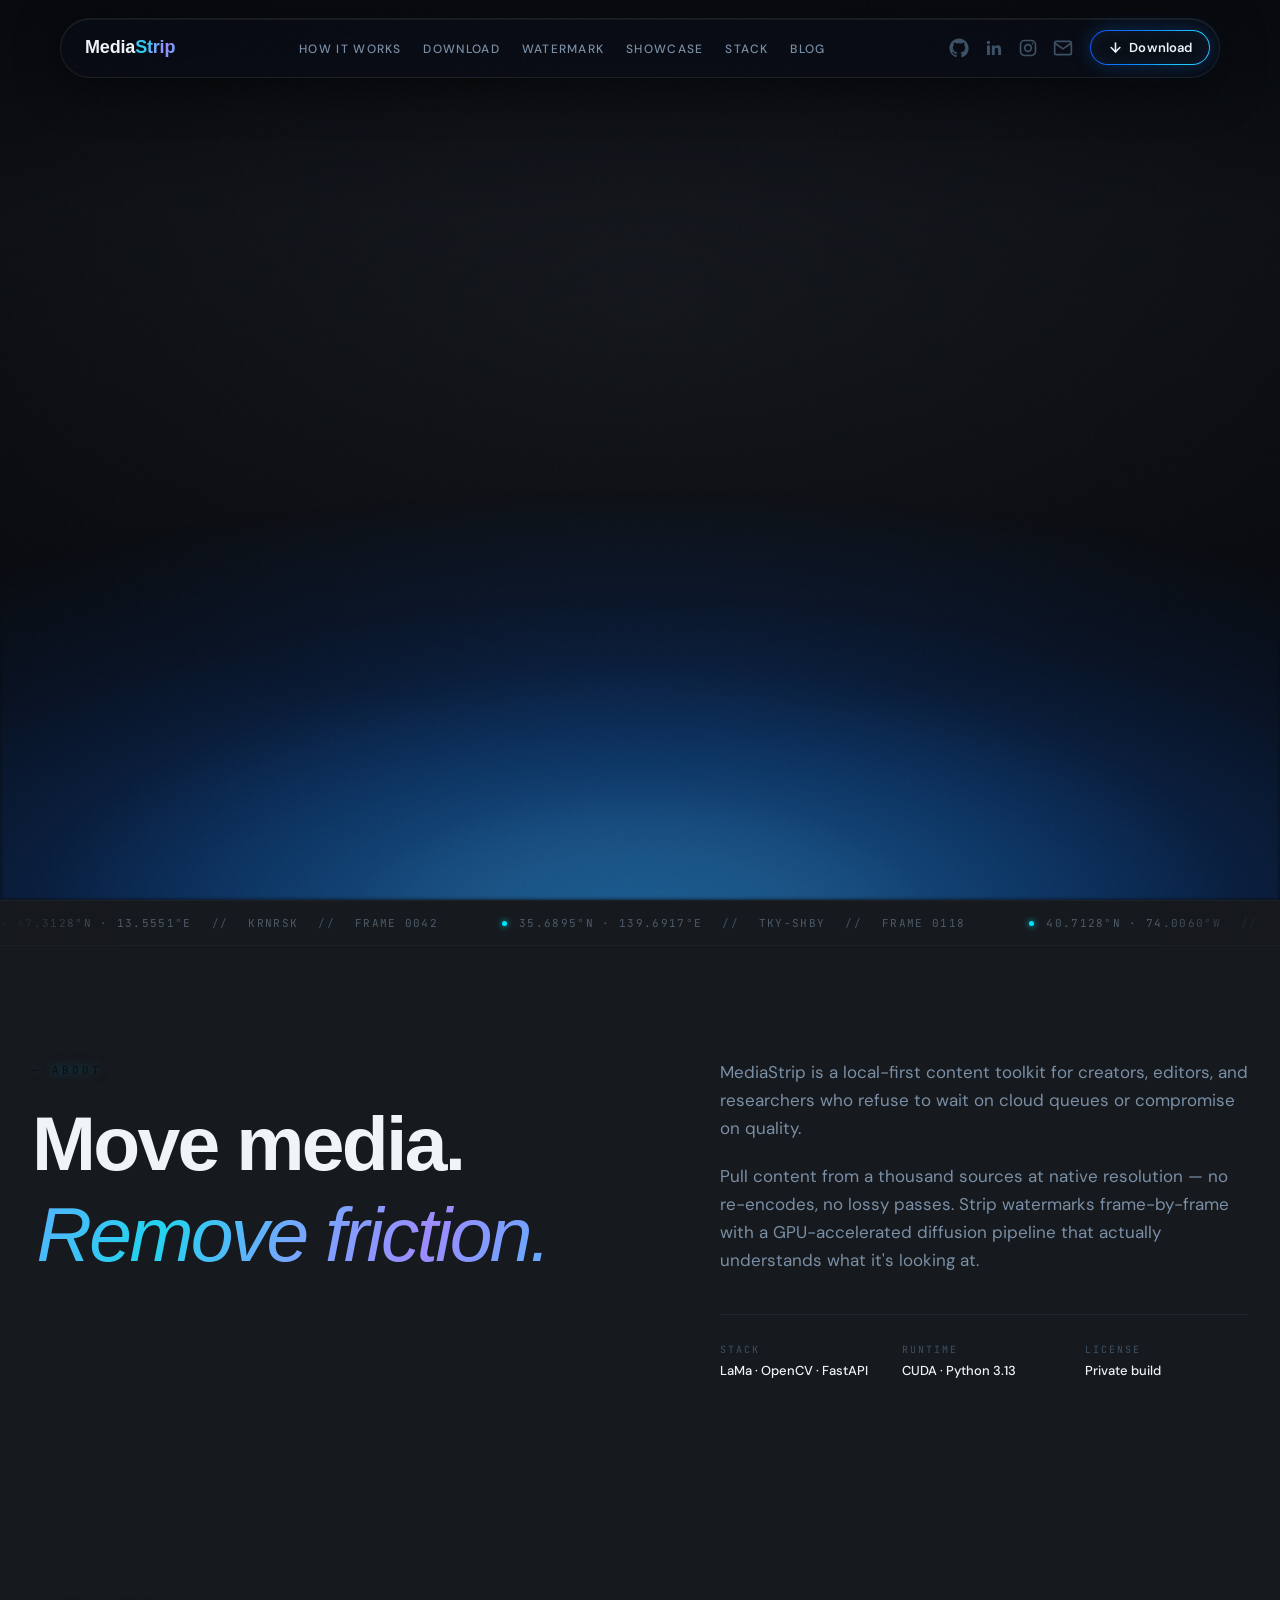
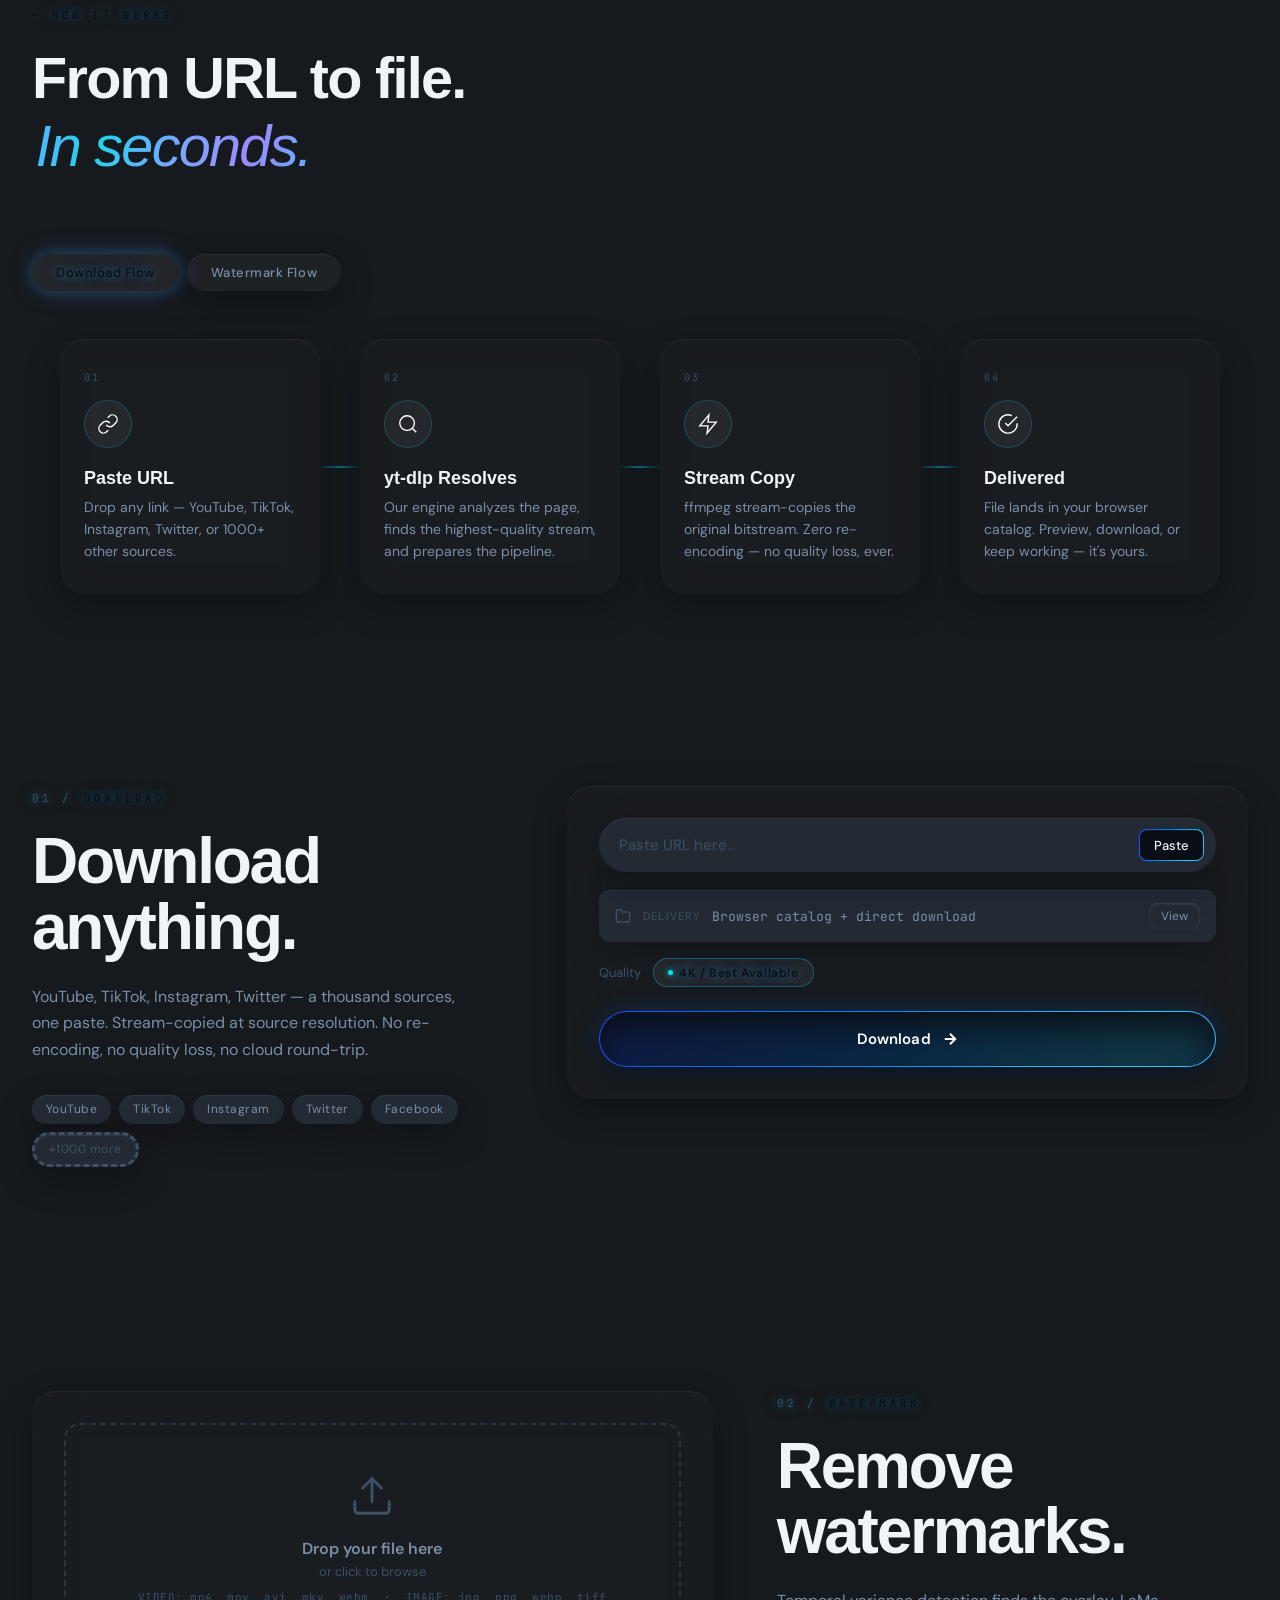
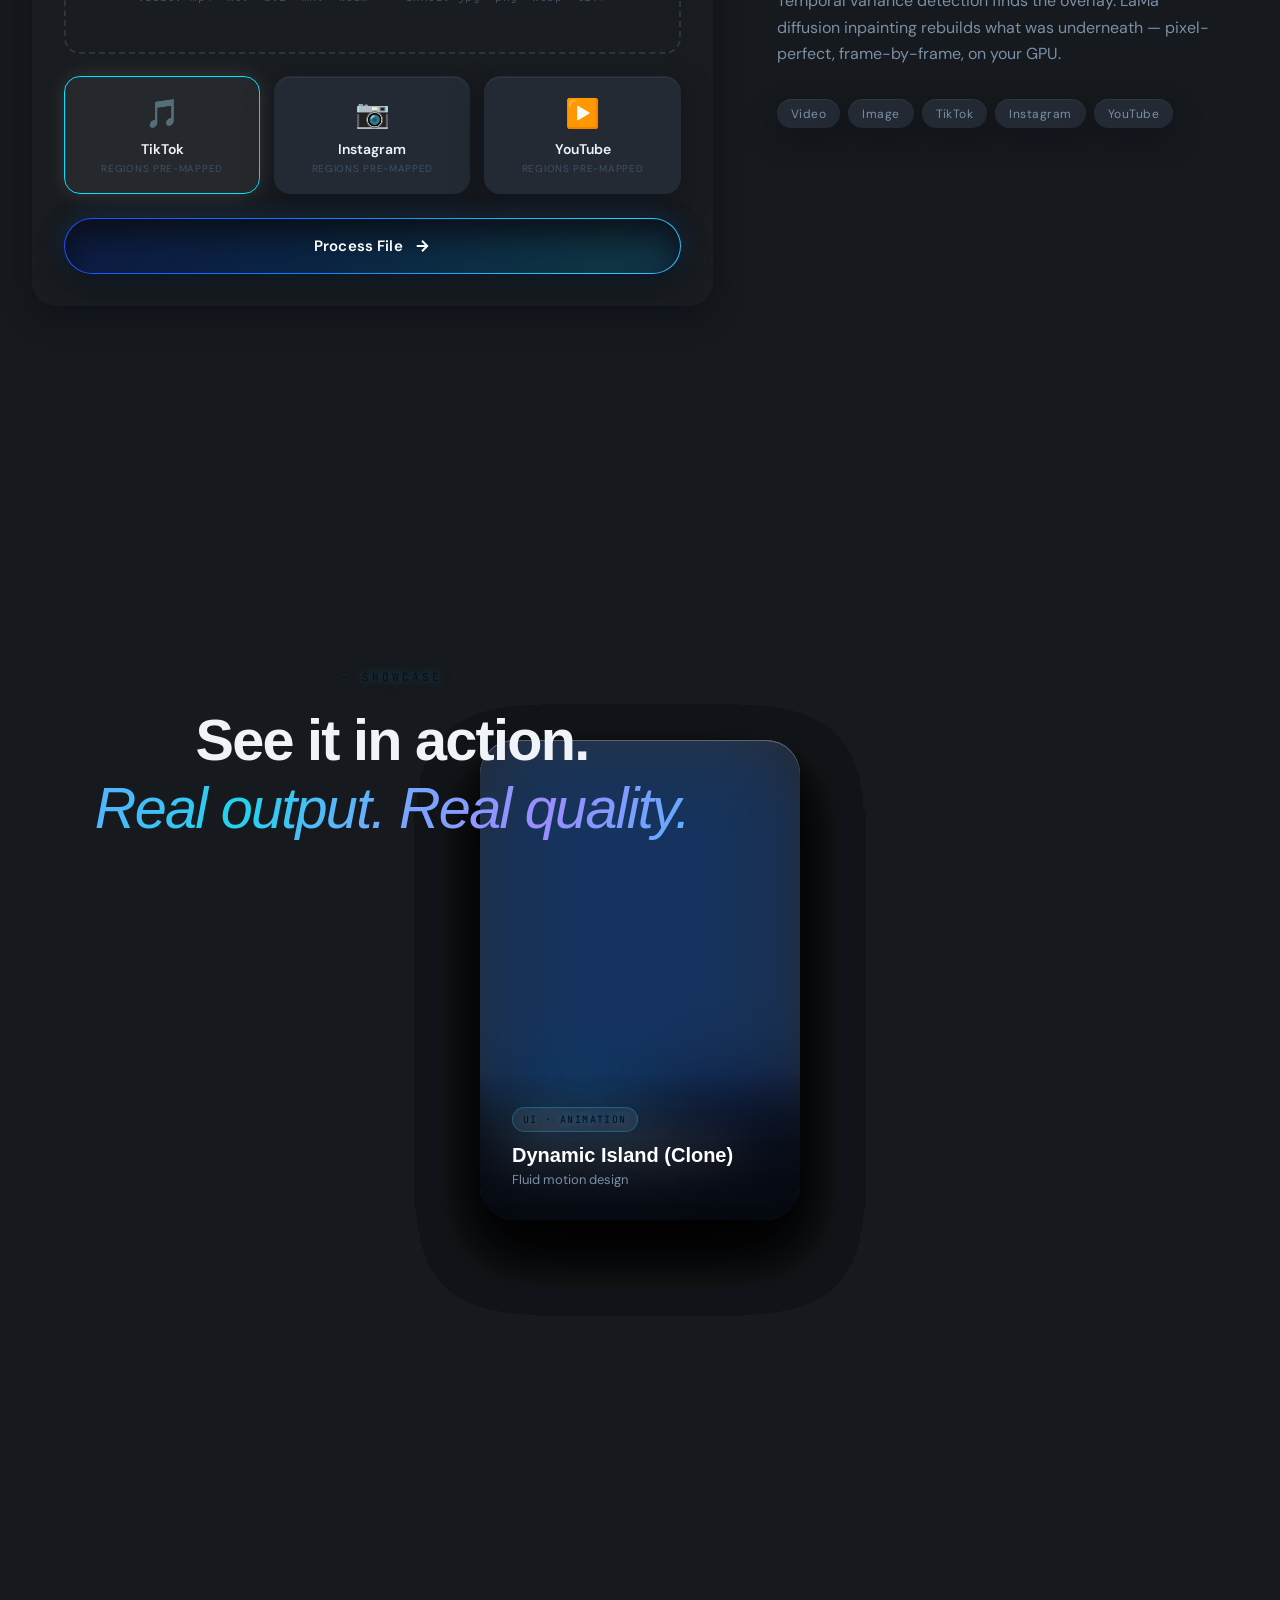
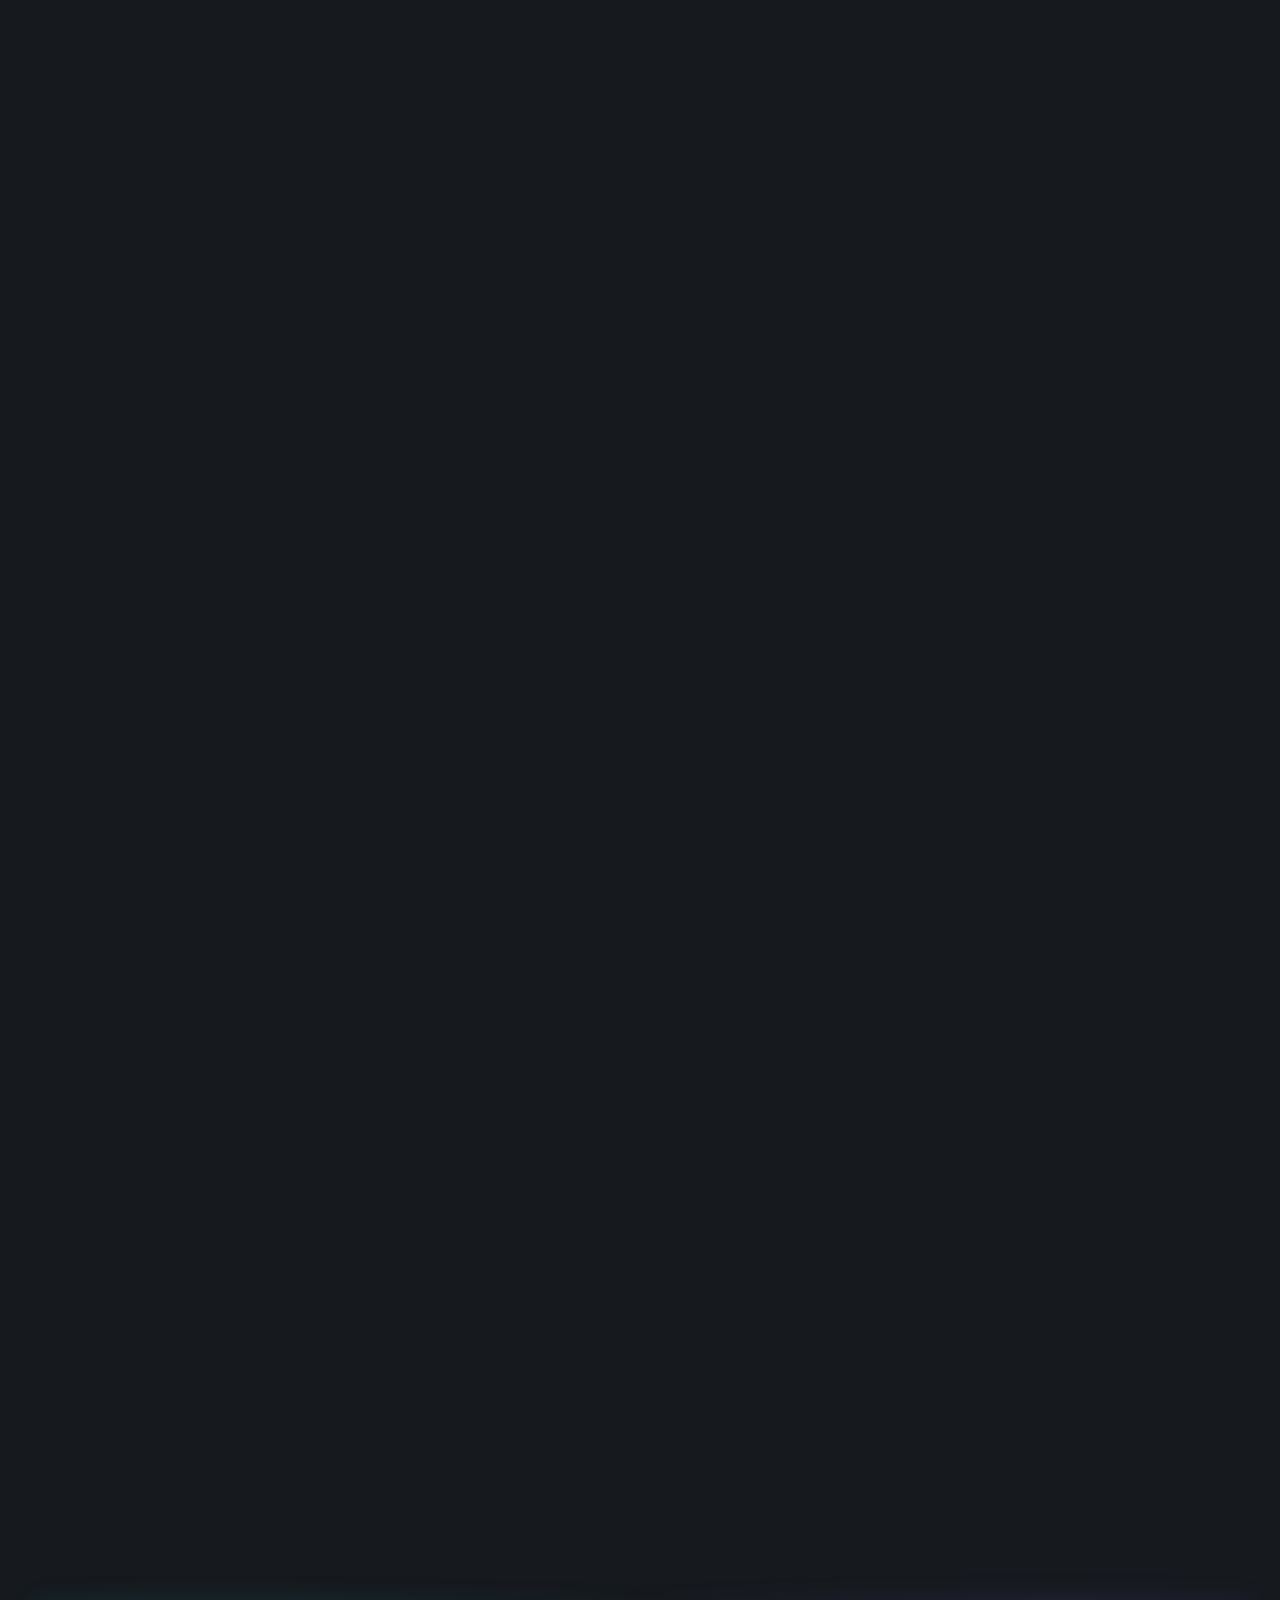
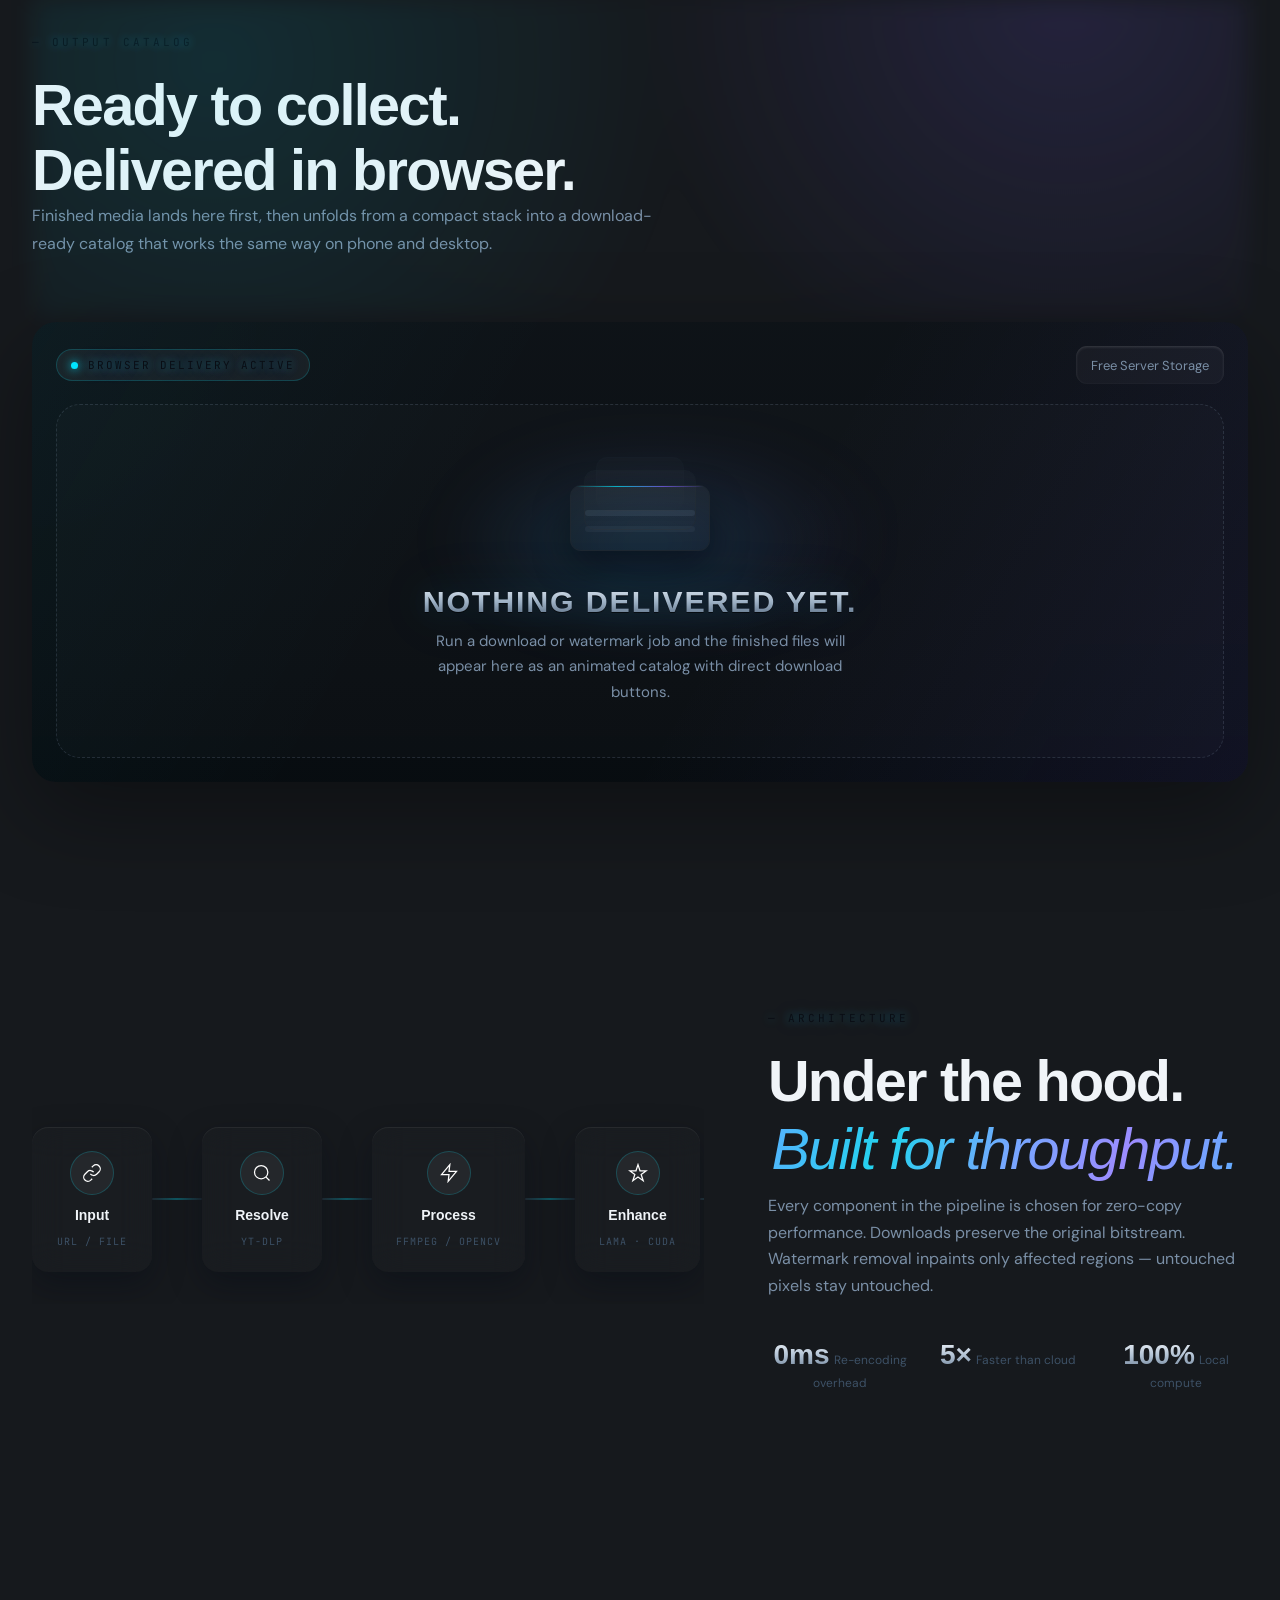
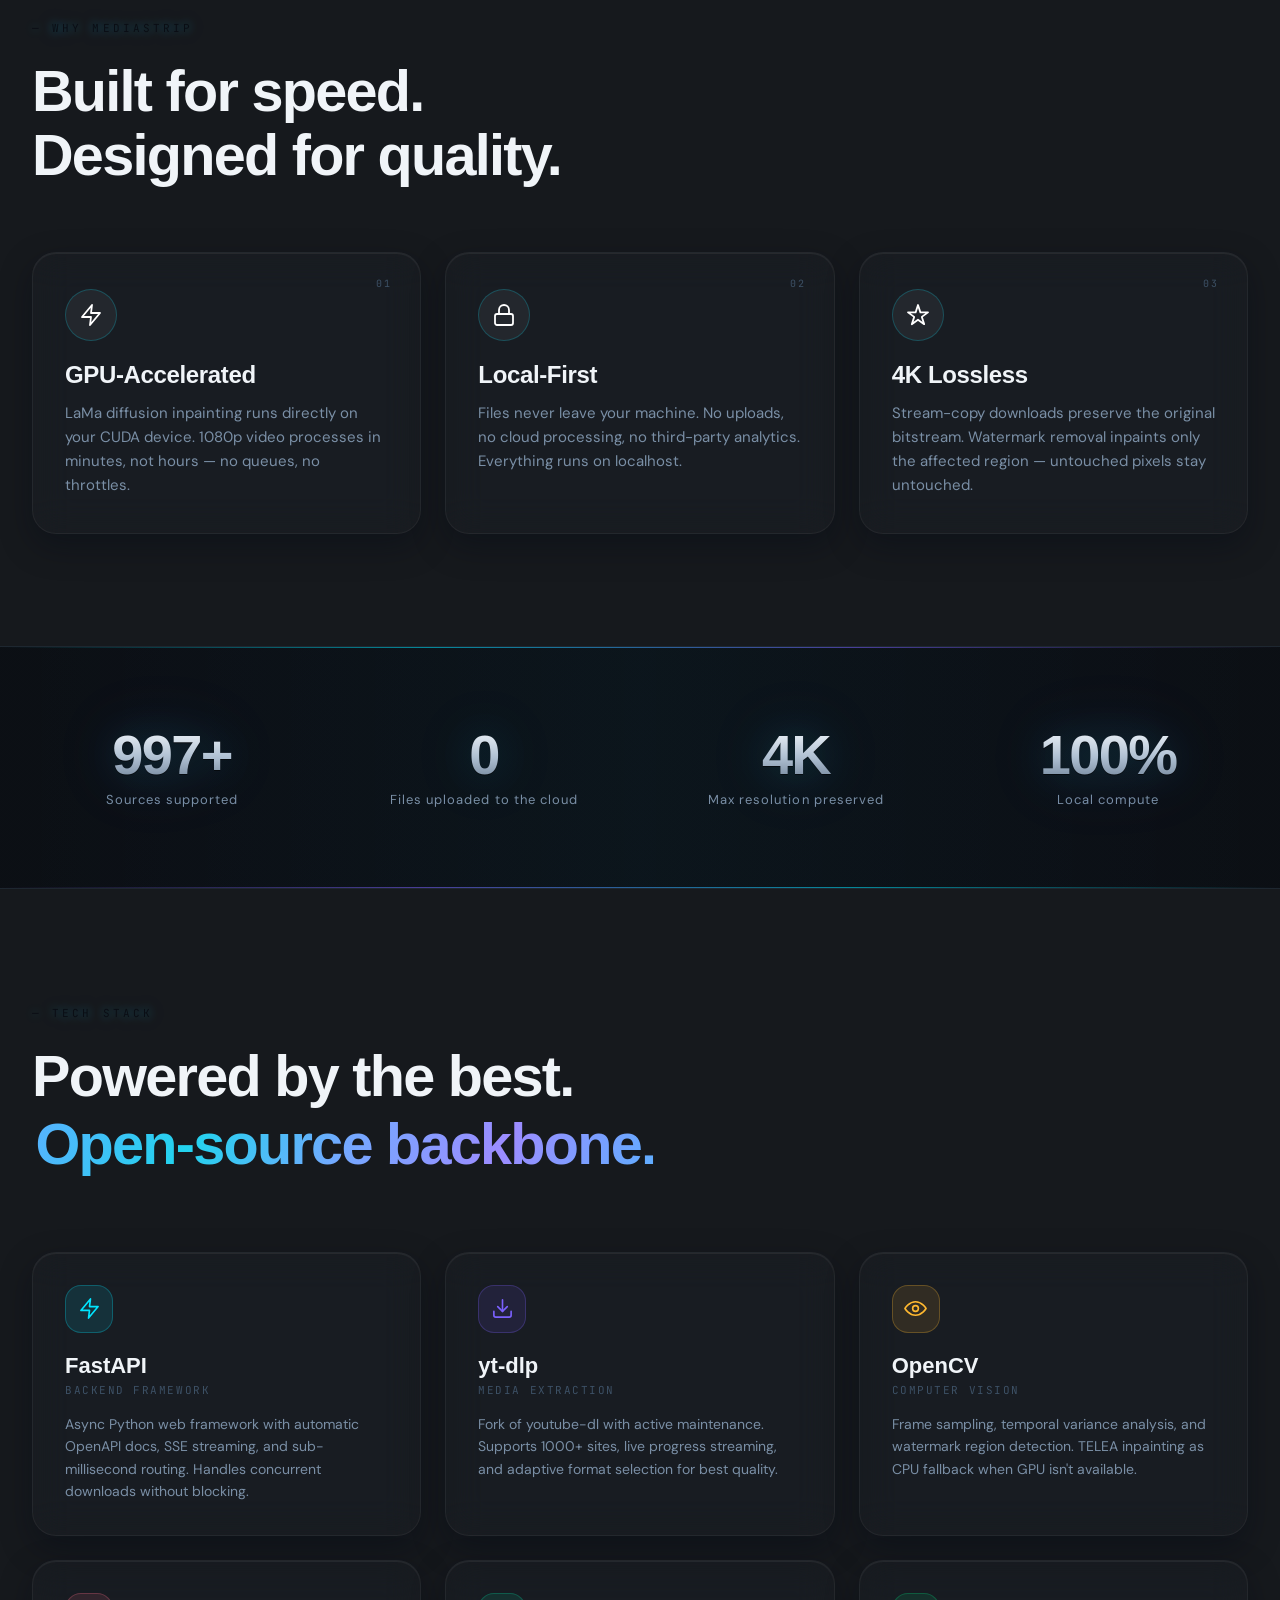
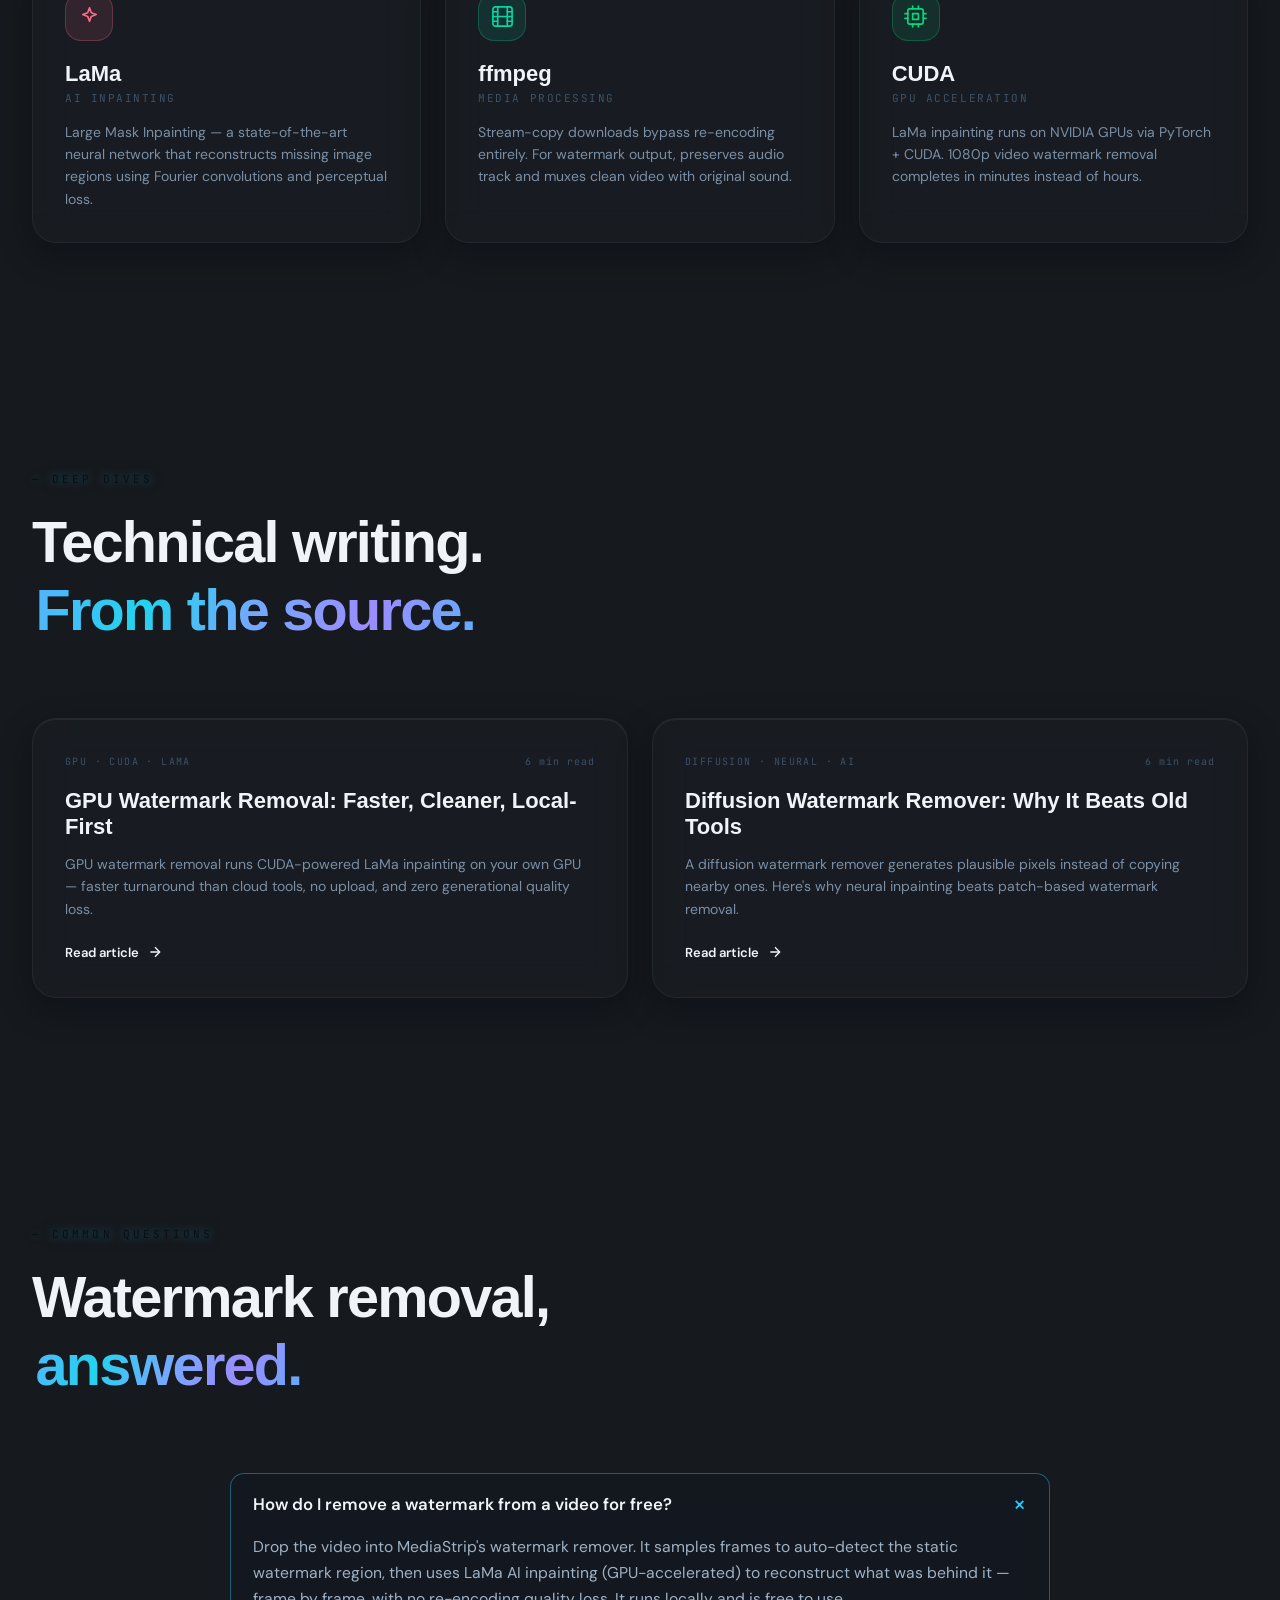
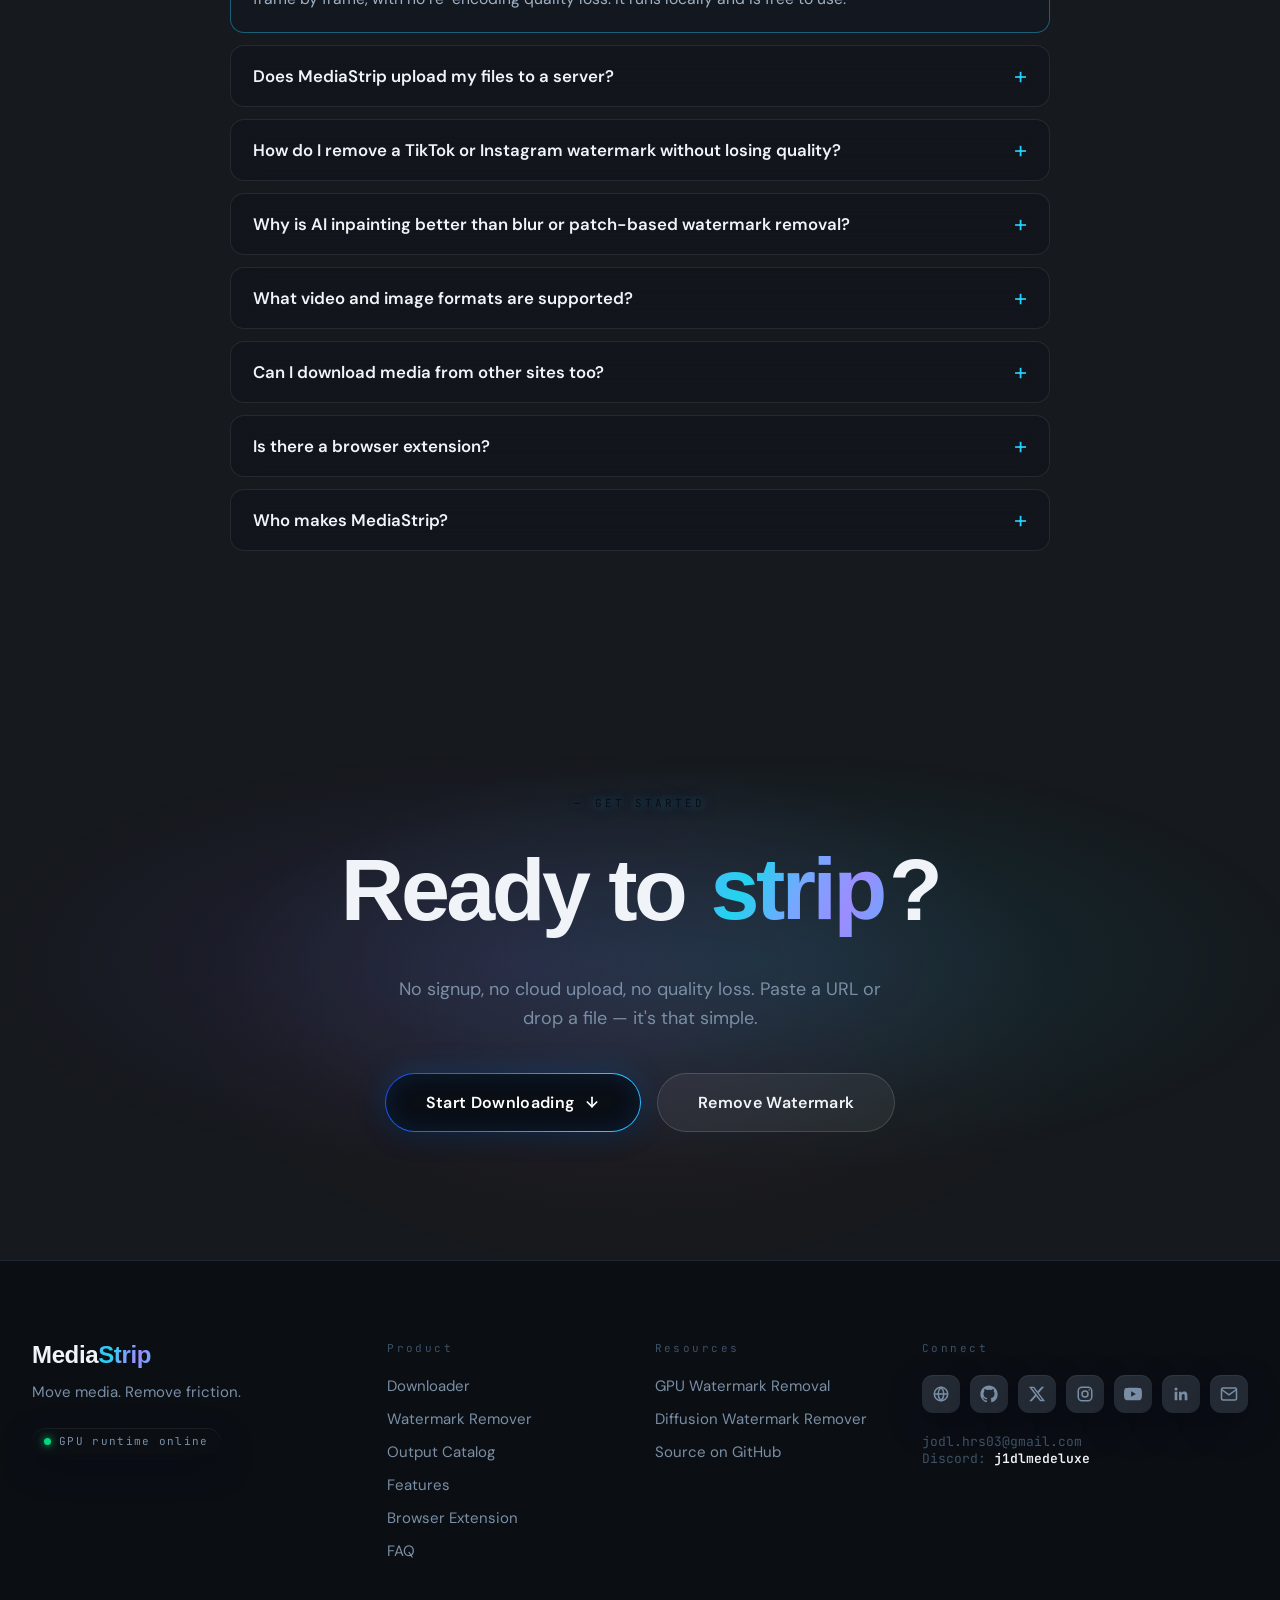
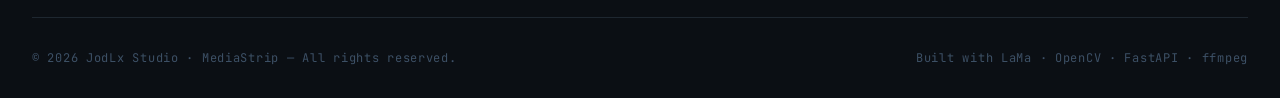
==== commit 4bd099c9: "feat(seo): add /extension landing page + internal links + sitemap entry Dedicated, indexable /extens" ====
--- a/static/index.html
+++ b/static/index.html
@@ -969,6 +969,8 @@
         <li><a href="#tool-watermark" onclick="scrollToSection('tool-watermark', event)">Watermark Remover</a></li>
         <li><a href="#result-catalog" onclick="scrollToSection('result-catalog', event)">Output Catalog</a></li>
         <li><a href="#features" onclick="scrollToSection('features', event)">Features</a></li>
+        <li><a href="/extension">Browser Extension</a></li>
+        <li><a href="#faq" onclick="scrollToSection('faq', event)">FAQ</a></li>
       </ul>
     </div>
 
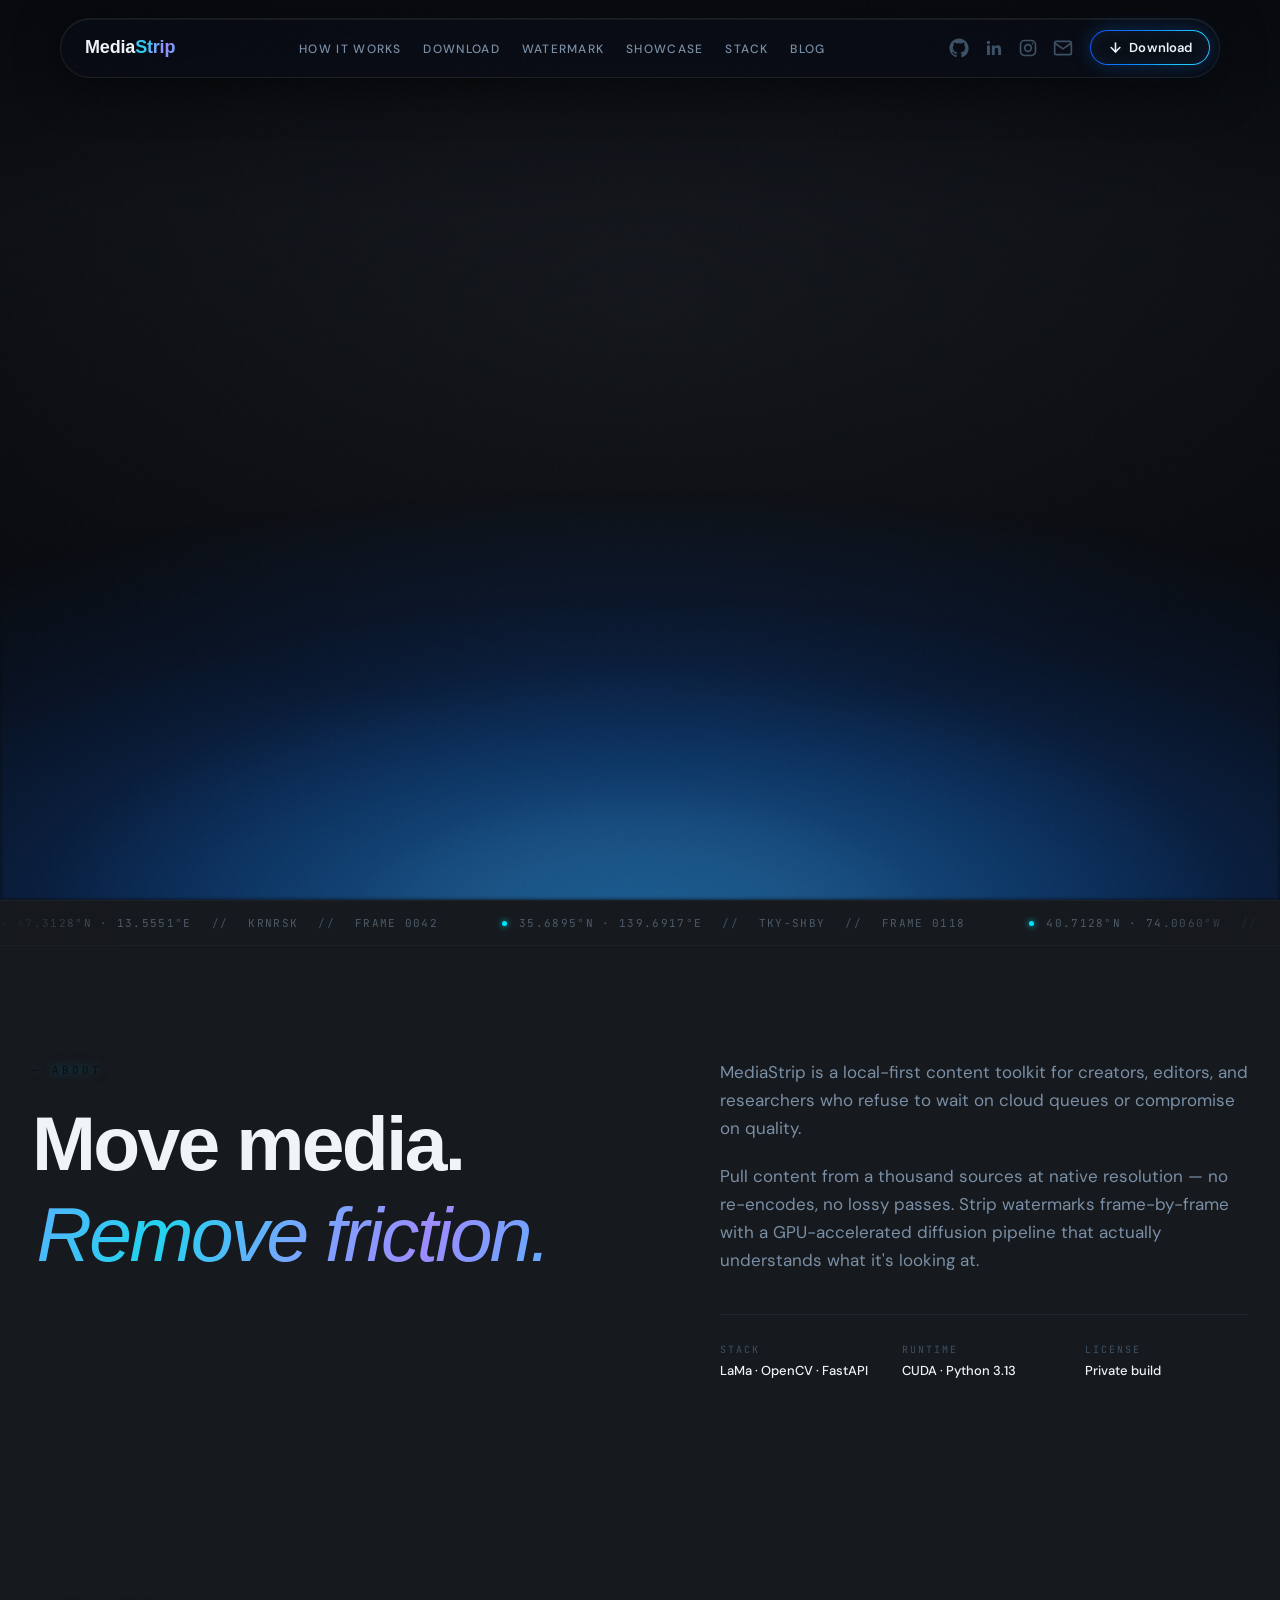
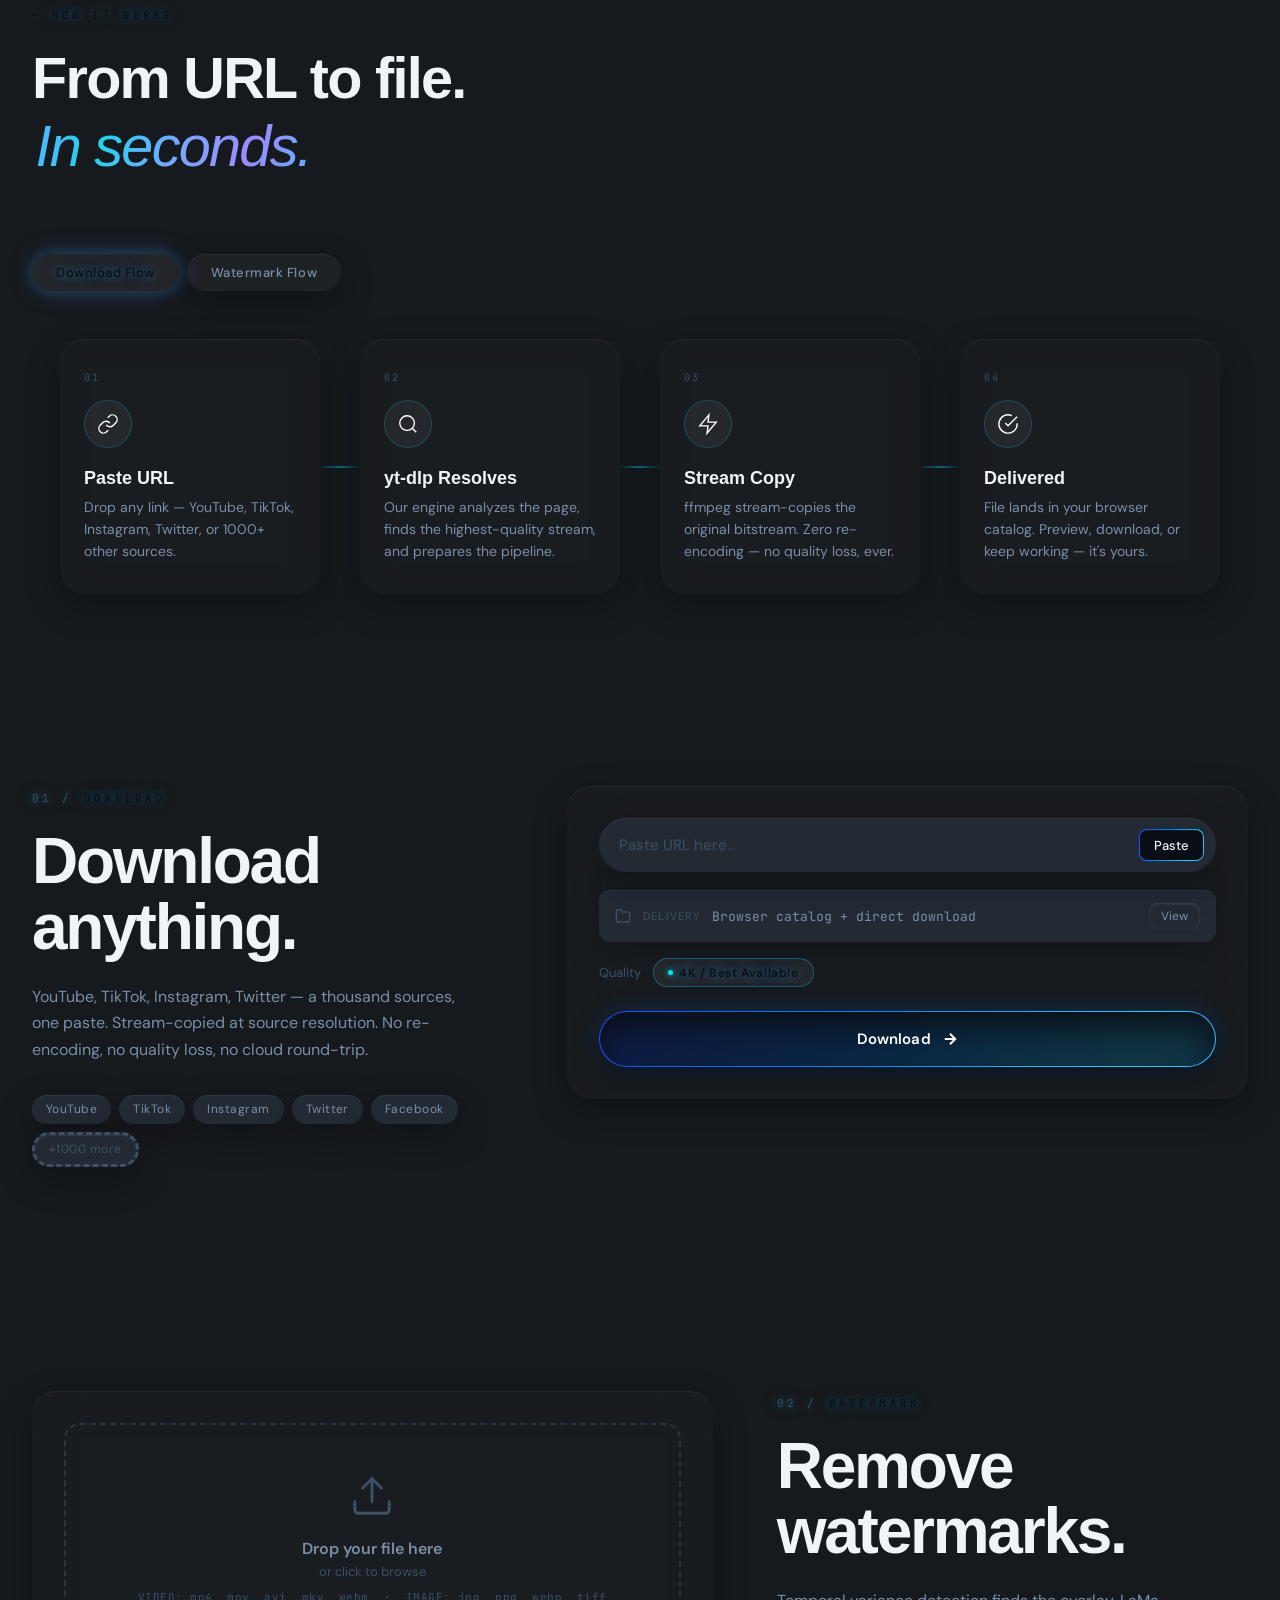
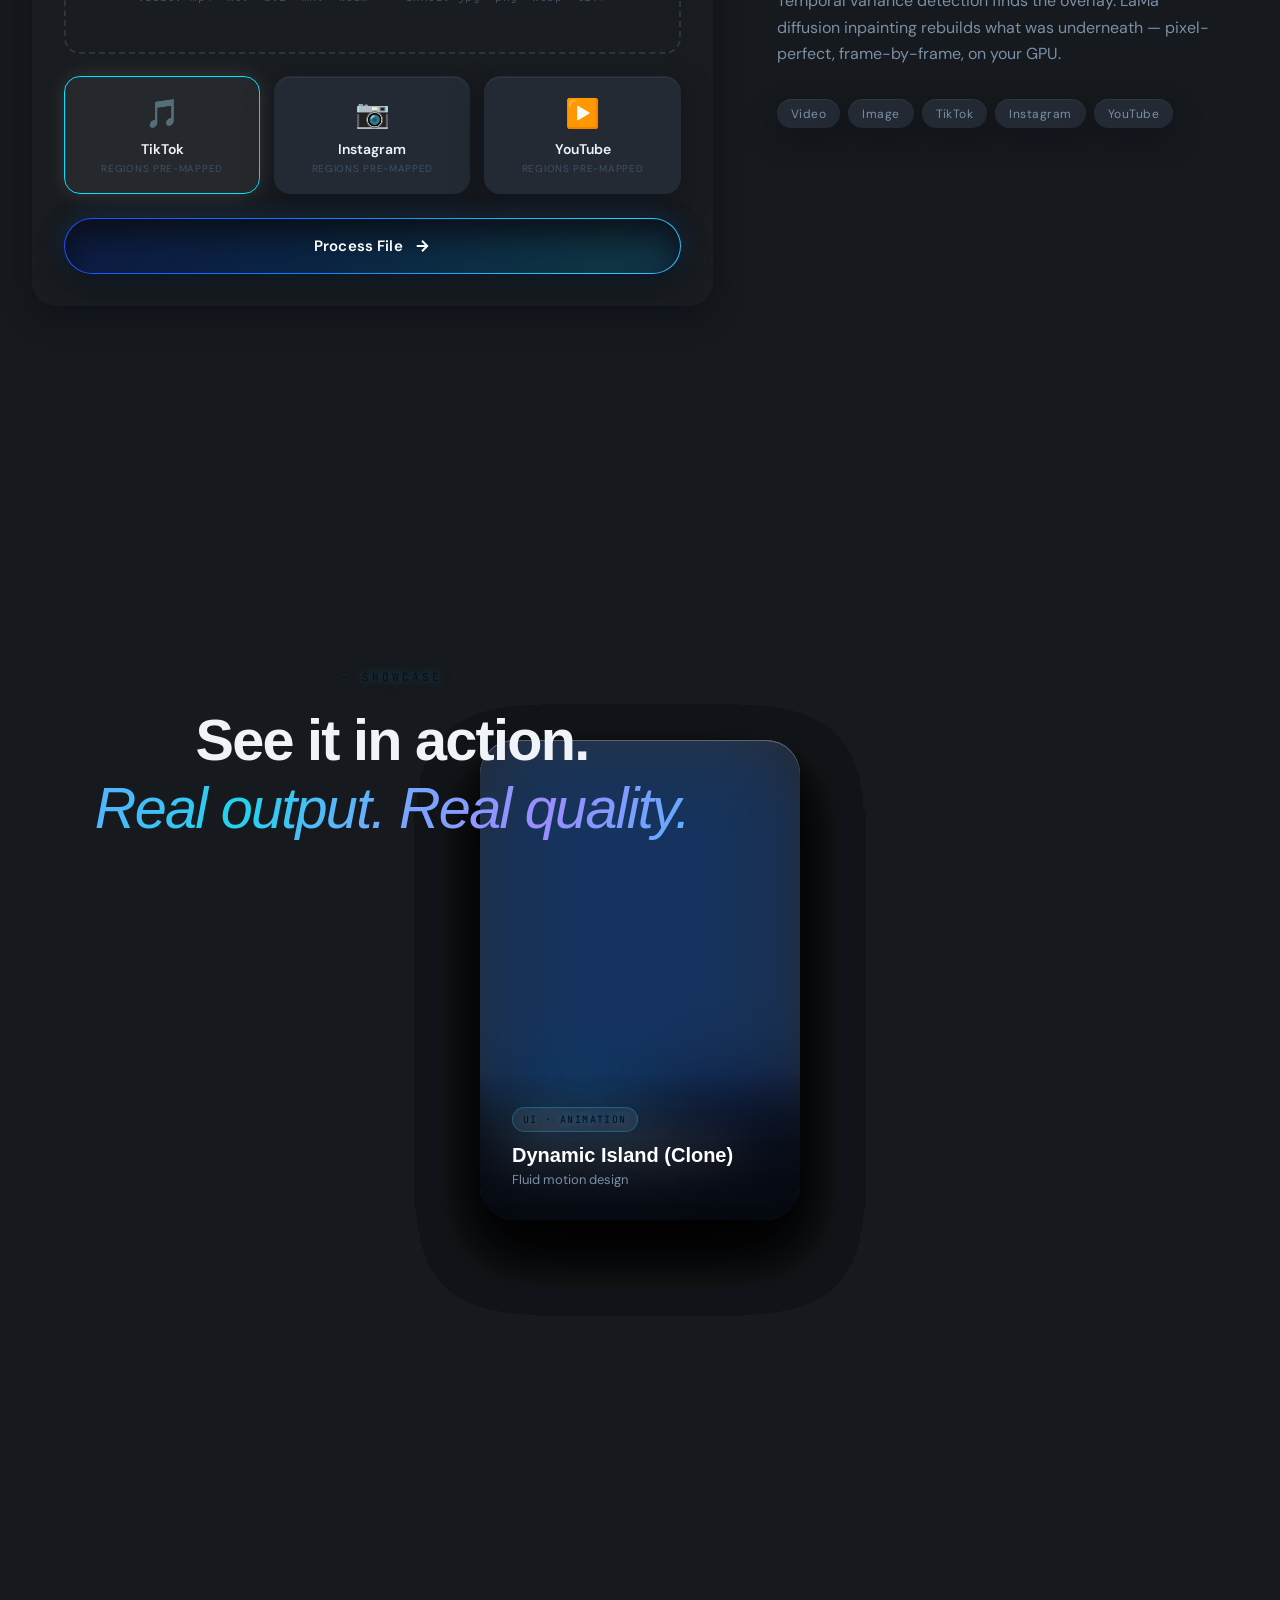
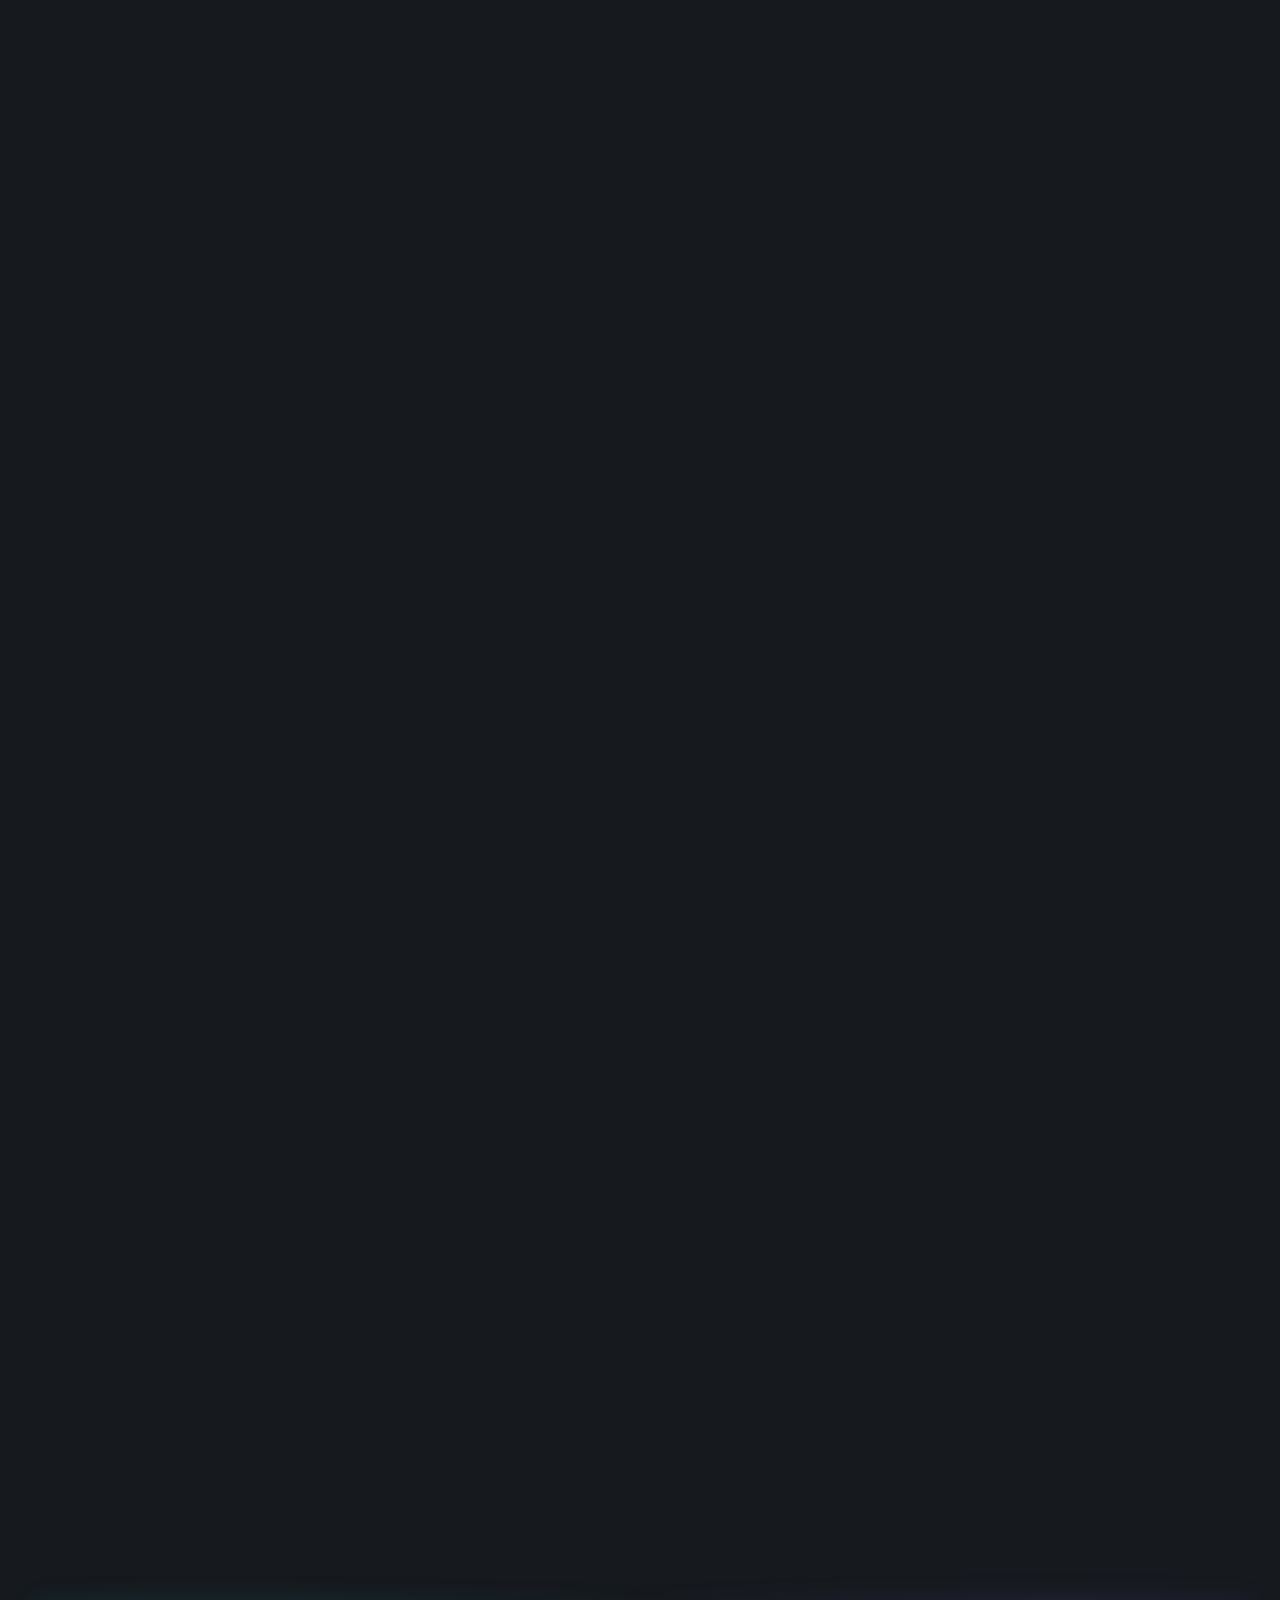
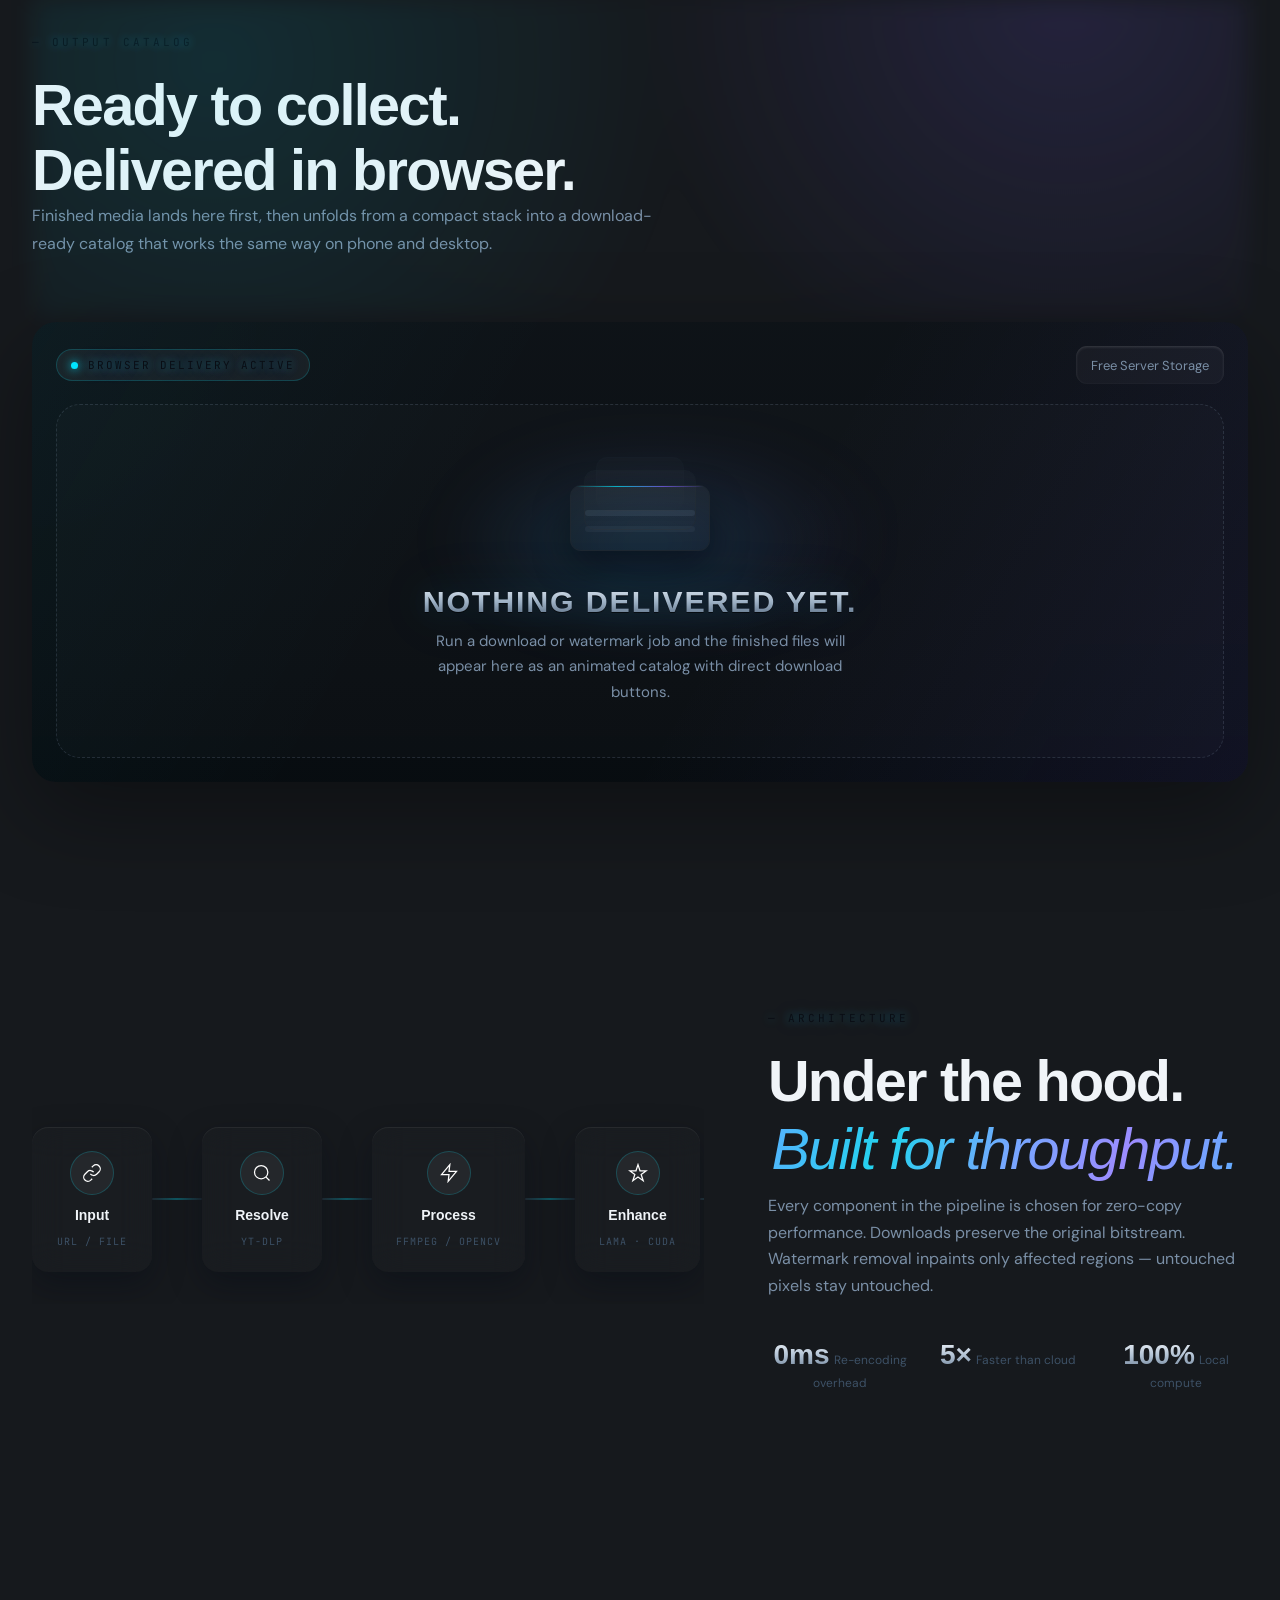
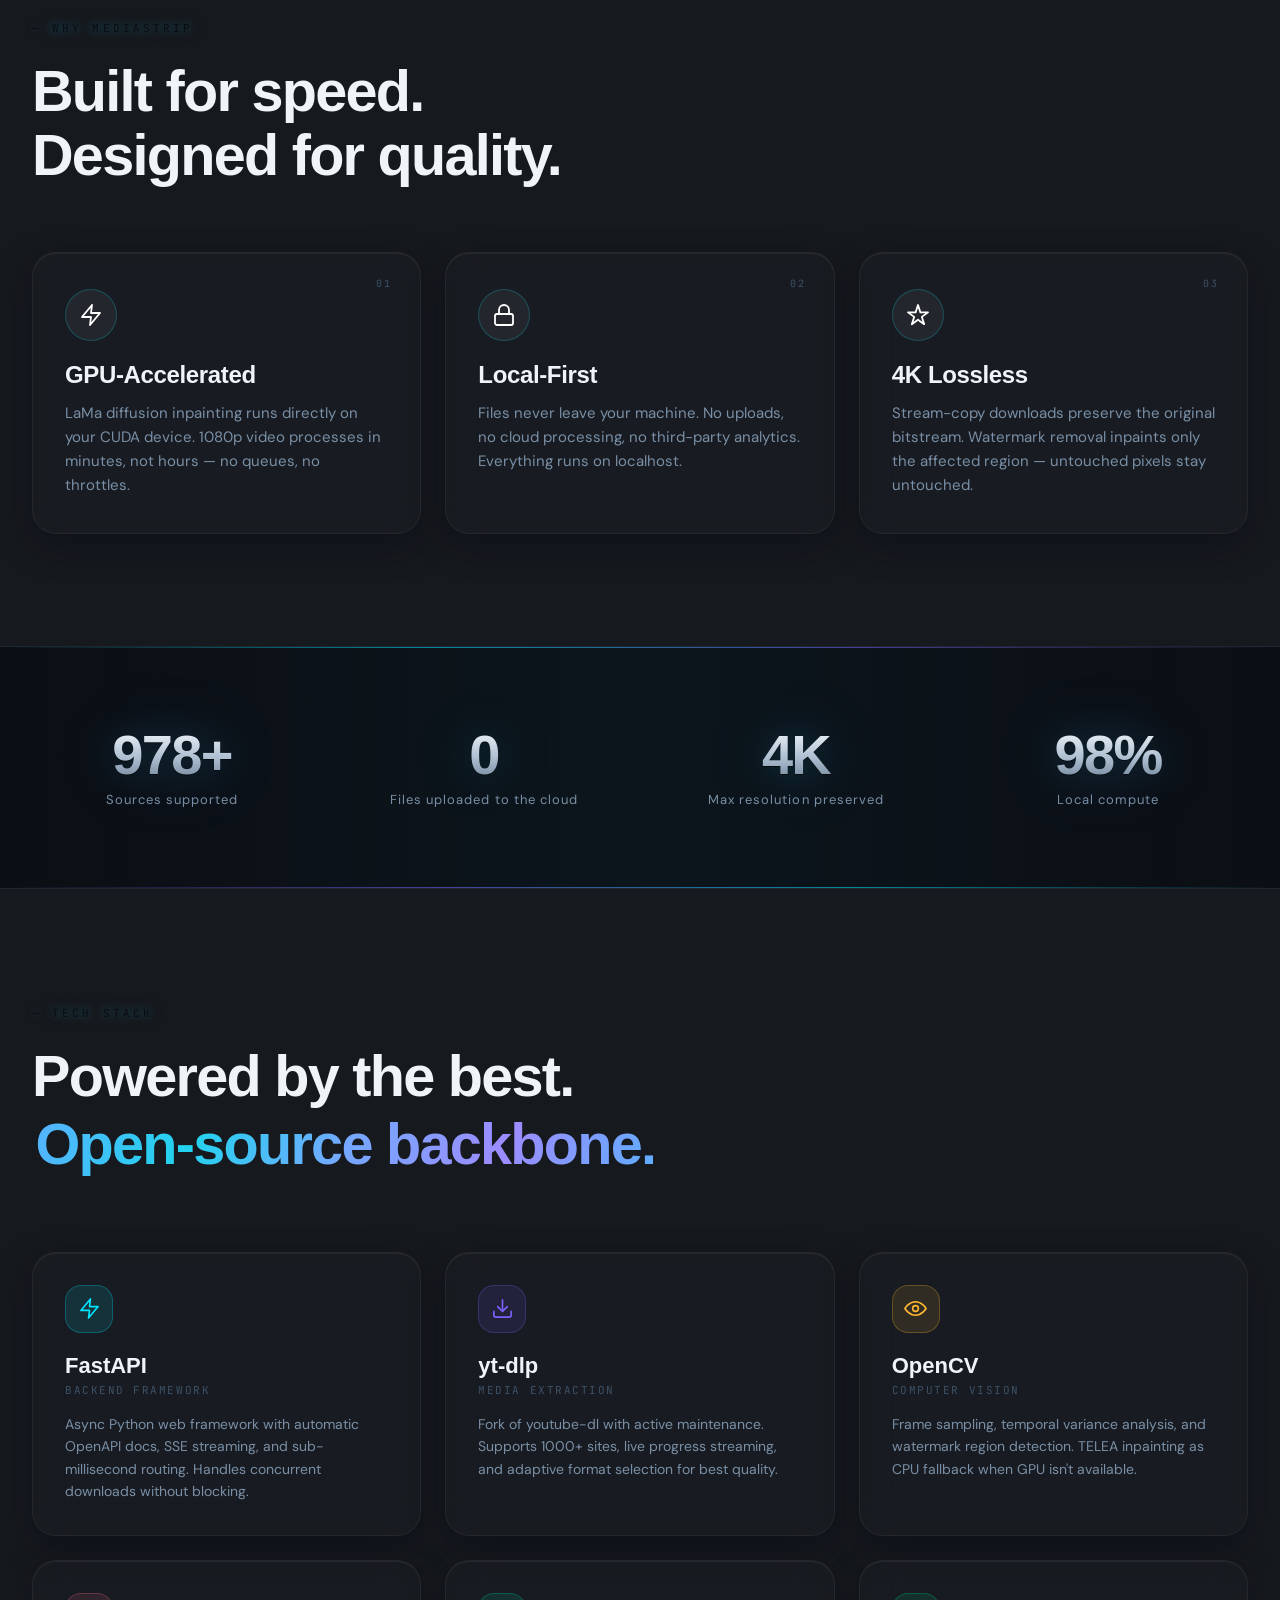
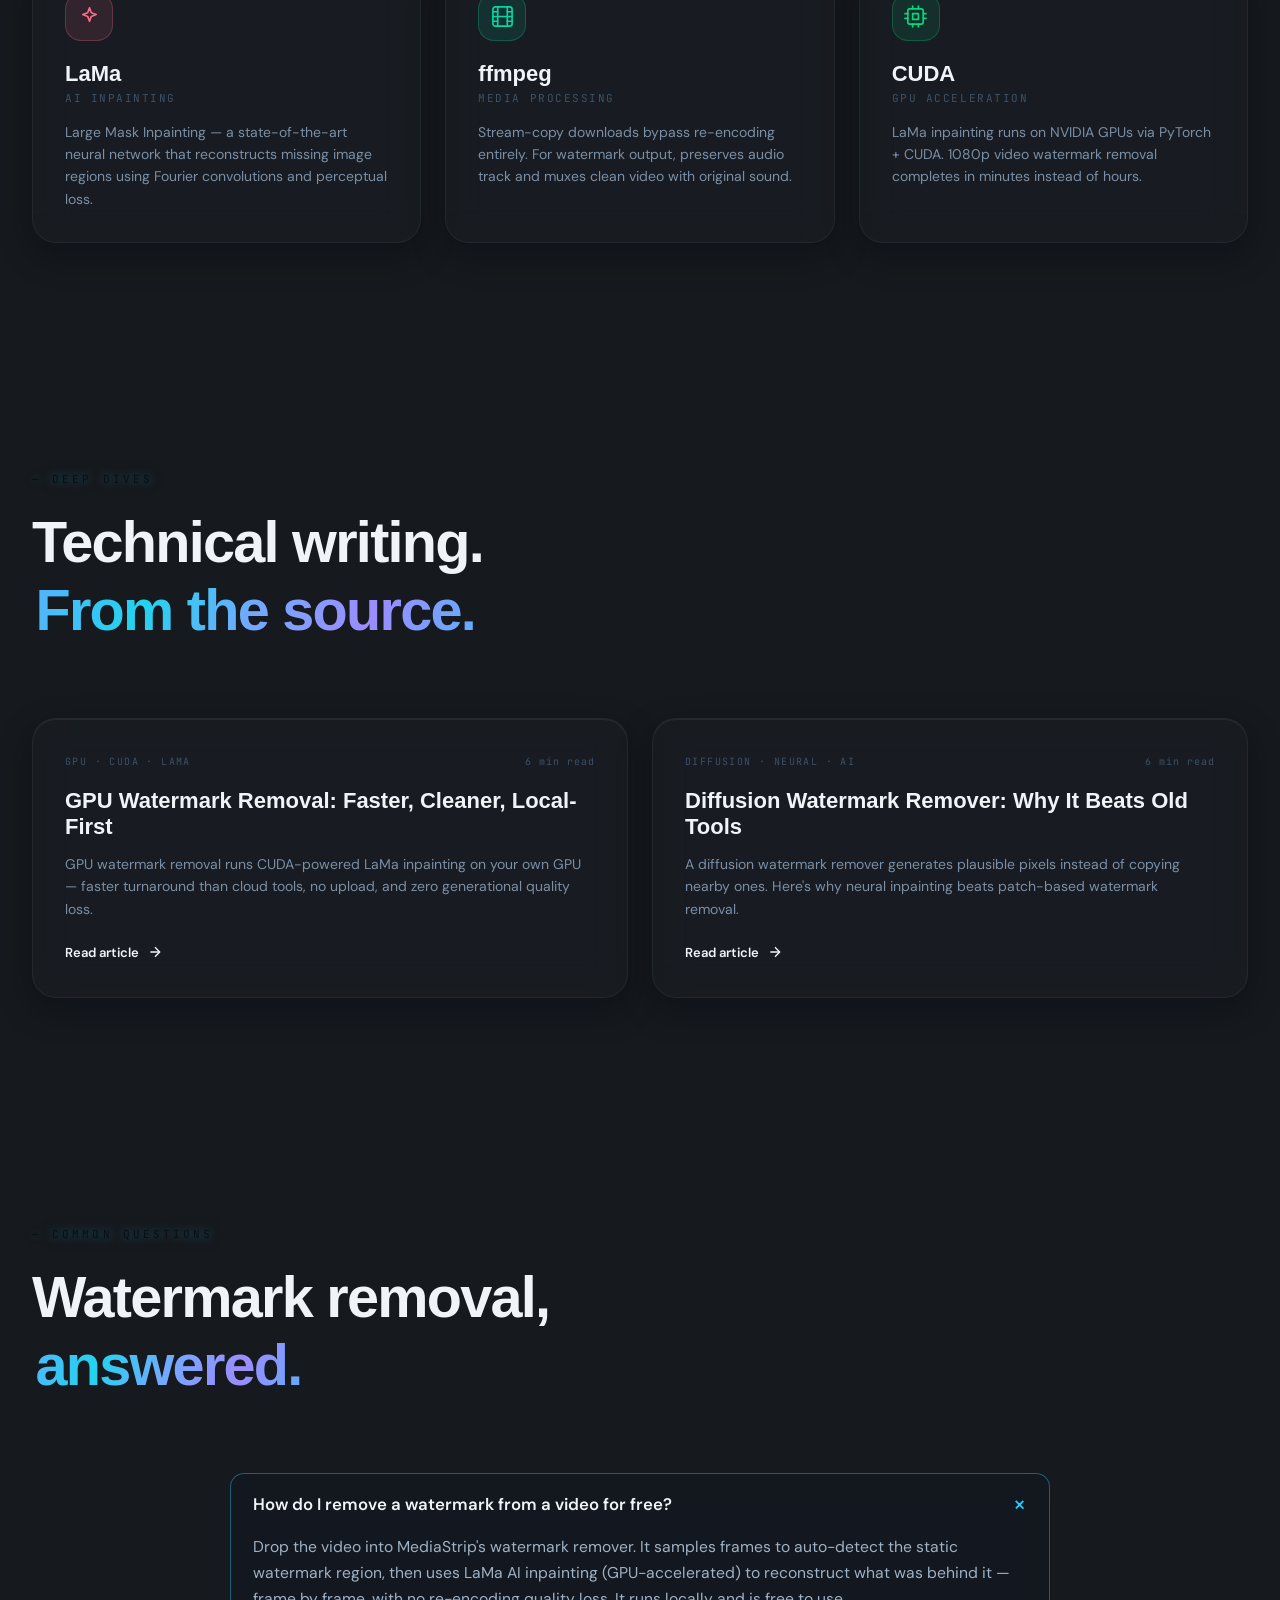
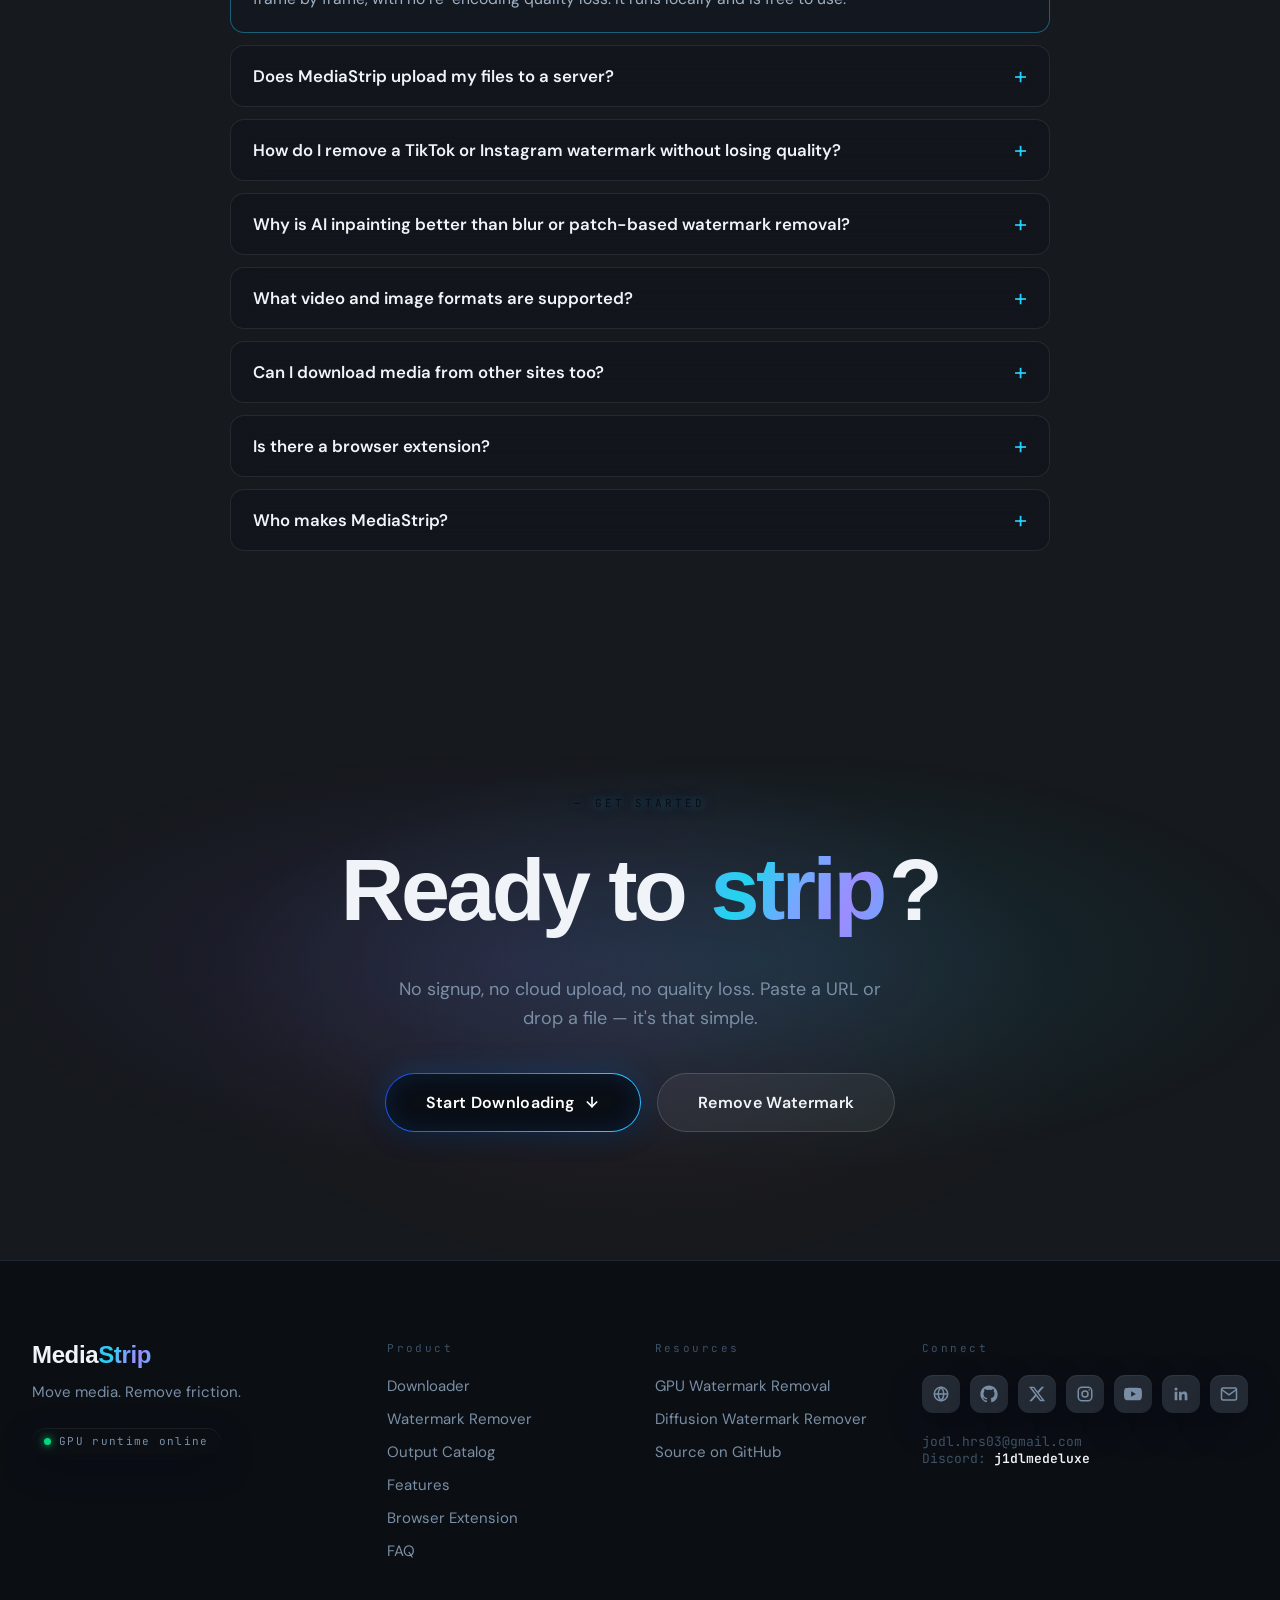
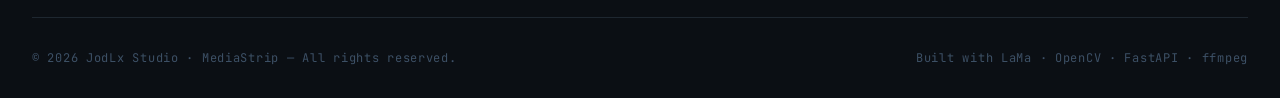
==== commit 0a4588f2: "feat(watermark): mark-any-watermark removal for images (reliable, replaces blind presets) Image wate" ====
--- a/static/index.html
+++ b/static/index.html
@@ -136,7 +136,7 @@
   transition: opacity 900ms cubic-bezier(0.4, 0, 0.2, 1), visibility 900ms cubic-bezier(0.4, 0, 0.2, 1);
 }
 </style>
-<link rel="stylesheet" href="/static/style.css?v=20">
+<link rel="stylesheet" href="/static/style.css?v=21">
 </head>
 <body>
 
@@ -503,6 +503,18 @@
             <div class="drop-preview-name" id="preview-name"></div>
             <div class="drop-preview-meta" id="preview-meta"></div>
           </div>
+        </div>
+      </div>
+
+      <div class="wm-marker" id="wm-marker" hidden>
+        <div class="wm-marker-hint">Drag a box over <b>each watermark</b>. LaMa AI rebuilds what was underneath — works on any watermark, anywhere.</div>
+        <div class="wm-marker-stage" id="wm-marker-stage">
+          <img id="wm-marker-img" alt="Uploaded image — drag to mark the watermark region">
+          <div class="wm-marker-boxes" id="wm-marker-boxes"></div>
+        </div>
+        <div class="wm-marker-actions">
+          <span class="wm-marker-count" id="wm-marker-count">0 regions marked</span>
+          <button type="button" class="wm-marker-clear" onclick="clearWmRegions()">Clear marks</button>
         </div>
       </div>
 
@@ -1033,6 +1045,6 @@
 <script src="https://cdn.jsdelivr.net/npm/gsap@3.12.5/dist/ScrollTrigger.min.js"></script>
 <script src="https://cdn.jsdelivr.net/npm/lenis@1.1.18/dist/lenis.min.js"></script>
 
-<script src="/static/app.js?v=4"></script>
+<script src="/static/app.js?v=5"></script>
 </body>
 </html>
--- a/static/style.css
+++ b/static/style.css
@@ -2384,6 +2384,81 @@
 }
 
 /* ═══════════════════════════════════════════════════════════
+   WATERMARK MARKER — drag boxes over the watermark (image)
+═══════════════════════════════════════════════════════════ */
+.wm-marker { margin: 14px 0 4px; }
+.wm-marker[hidden] { display: none; }
+.wm-marker-hint {
+  font-size: 12.5px;
+  color: #7A8FA6;
+  line-height: 1.5;
+  margin-bottom: 10px;
+}
+.wm-marker-hint b { color: #F0F4F8; font-weight: 600; }
+.wm-marker-stage {
+  position: relative;
+  display: inline-block;
+  max-width: 100%;
+  line-height: 0;
+  border-radius: 12px;
+  overflow: hidden;
+  border: 1px solid rgba(255, 255, 255, 0.1);
+  cursor: crosshair;
+  touch-action: none;
+  user-select: none;
+}
+#wm-marker-img {
+  display: block;
+  max-width: 100%;
+  max-height: 360px;
+  width: auto;
+  height: auto;
+}
+.wm-marker-boxes { position: absolute; inset: 0; }
+.wm-marker-box {
+  position: absolute;
+  border: 2px solid #22CFFF;
+  background: rgba(34, 207, 255, 0.18);
+  box-shadow: 0 0 0 1px rgba(0, 0, 0, 0.5), 0 0 14px rgba(34, 207, 255, 0.5);
+  box-sizing: border-box;
+}
+.wm-marker-box-x {
+  position: absolute;
+  top: -10px; right: -10px;
+  width: 20px; height: 20px;
+  border-radius: 50%;
+  background: #FF4D6A;
+  color: #fff;
+  font-size: 12px;
+  font-weight: 700;
+  line-height: 20px;
+  text-align: center;
+  cursor: pointer;
+  border: 1px solid rgba(0, 0, 0, 0.4);
+  pointer-events: auto;
+}
+.wm-marker-actions {
+  display: flex;
+  align-items: center;
+  justify-content: space-between;
+  margin-top: 10px;
+}
+.wm-marker-count { font-size: 12px; color: #7A8FA6; }
+.wm-marker-clear {
+  background: transparent;
+  border: 1px solid rgba(255, 255, 255, 0.14);
+  border-radius: 8px;
+  color: #9FB2C6;
+  font-family: 'DM Sans', sans-serif;
+  font-size: 12px;
+  font-weight: 600;
+  padding: 5px 12px;
+  cursor: pointer;
+  transition: border-color 0.2s ease, color 0.2s ease;
+}
+.wm-marker-clear:hover { border-color: rgba(34, 207, 255, 0.5); color: #fff; }
+
+/* ═══════════════════════════════════════════════════════════
    FAQ — native <details> accordion (no JS, crawlable, a11y)
 ═══════════════════════════════════════════════════════════ */
 .faq-list {
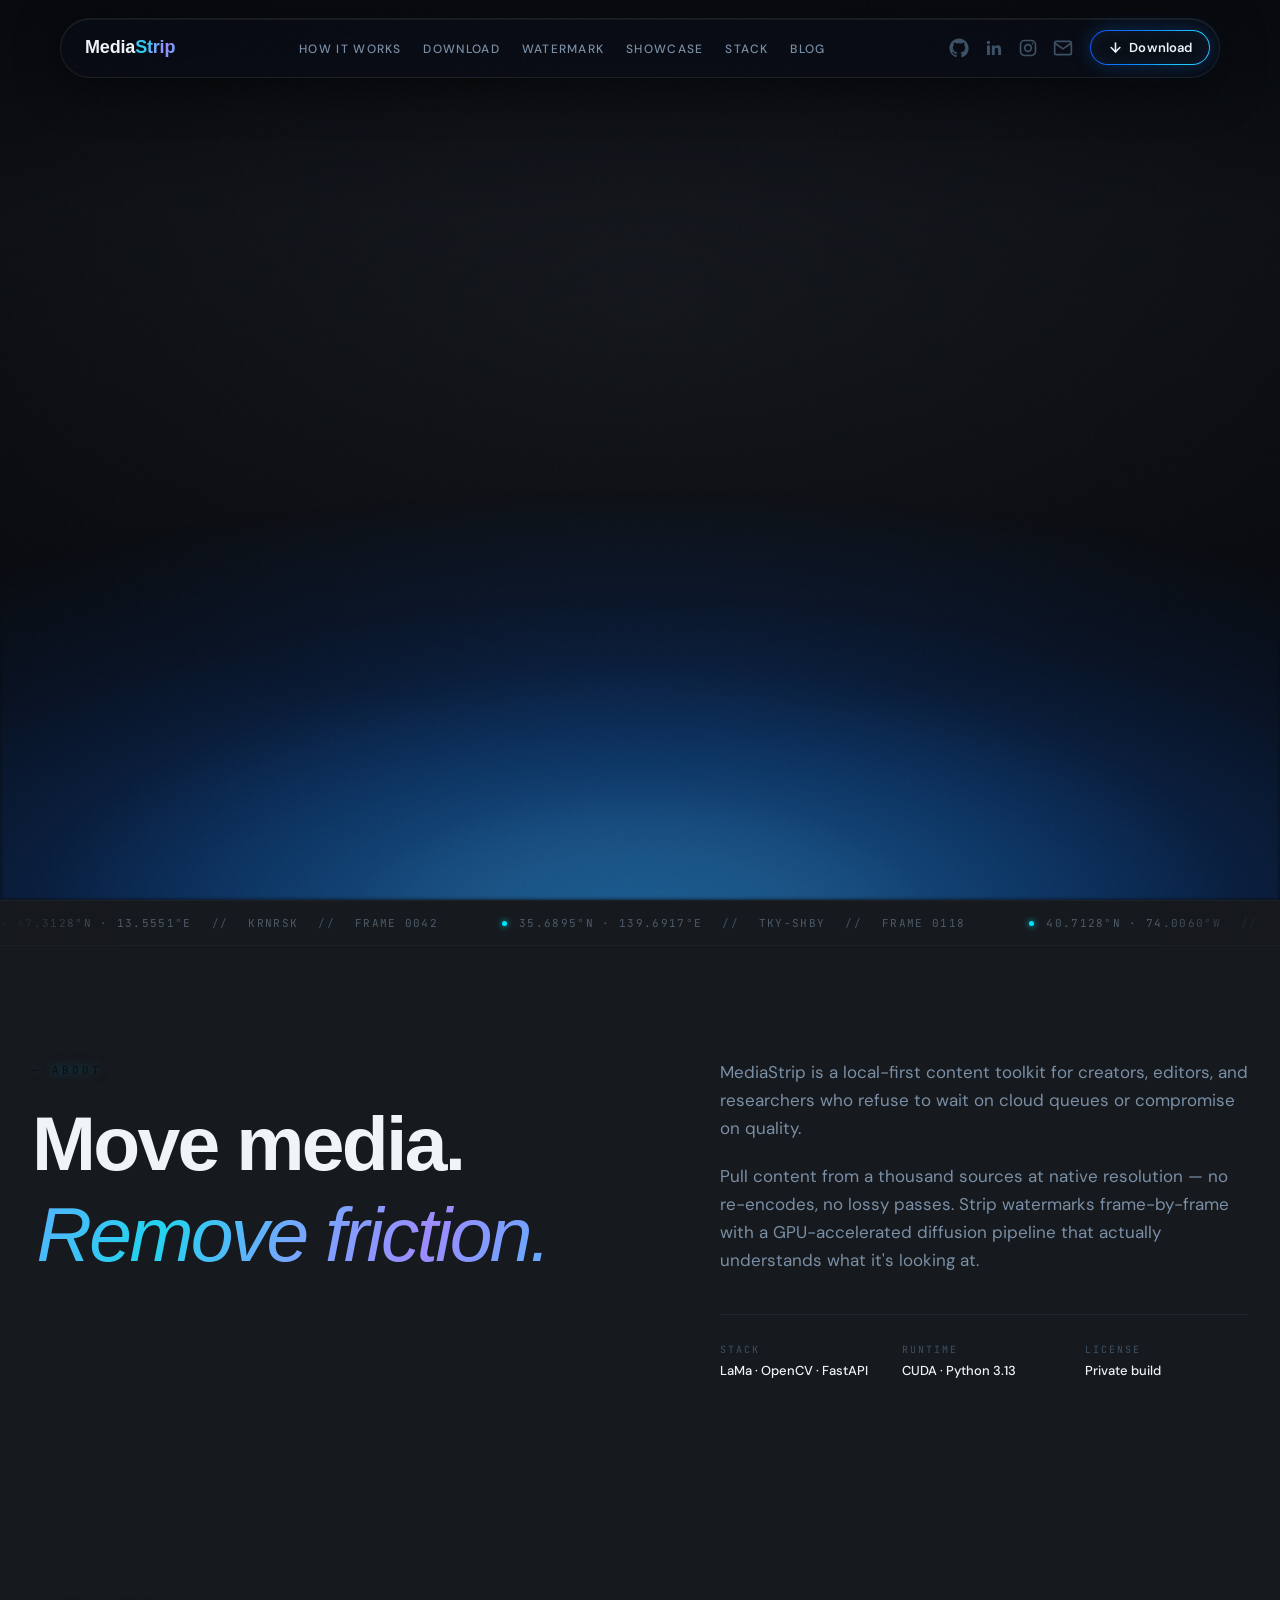
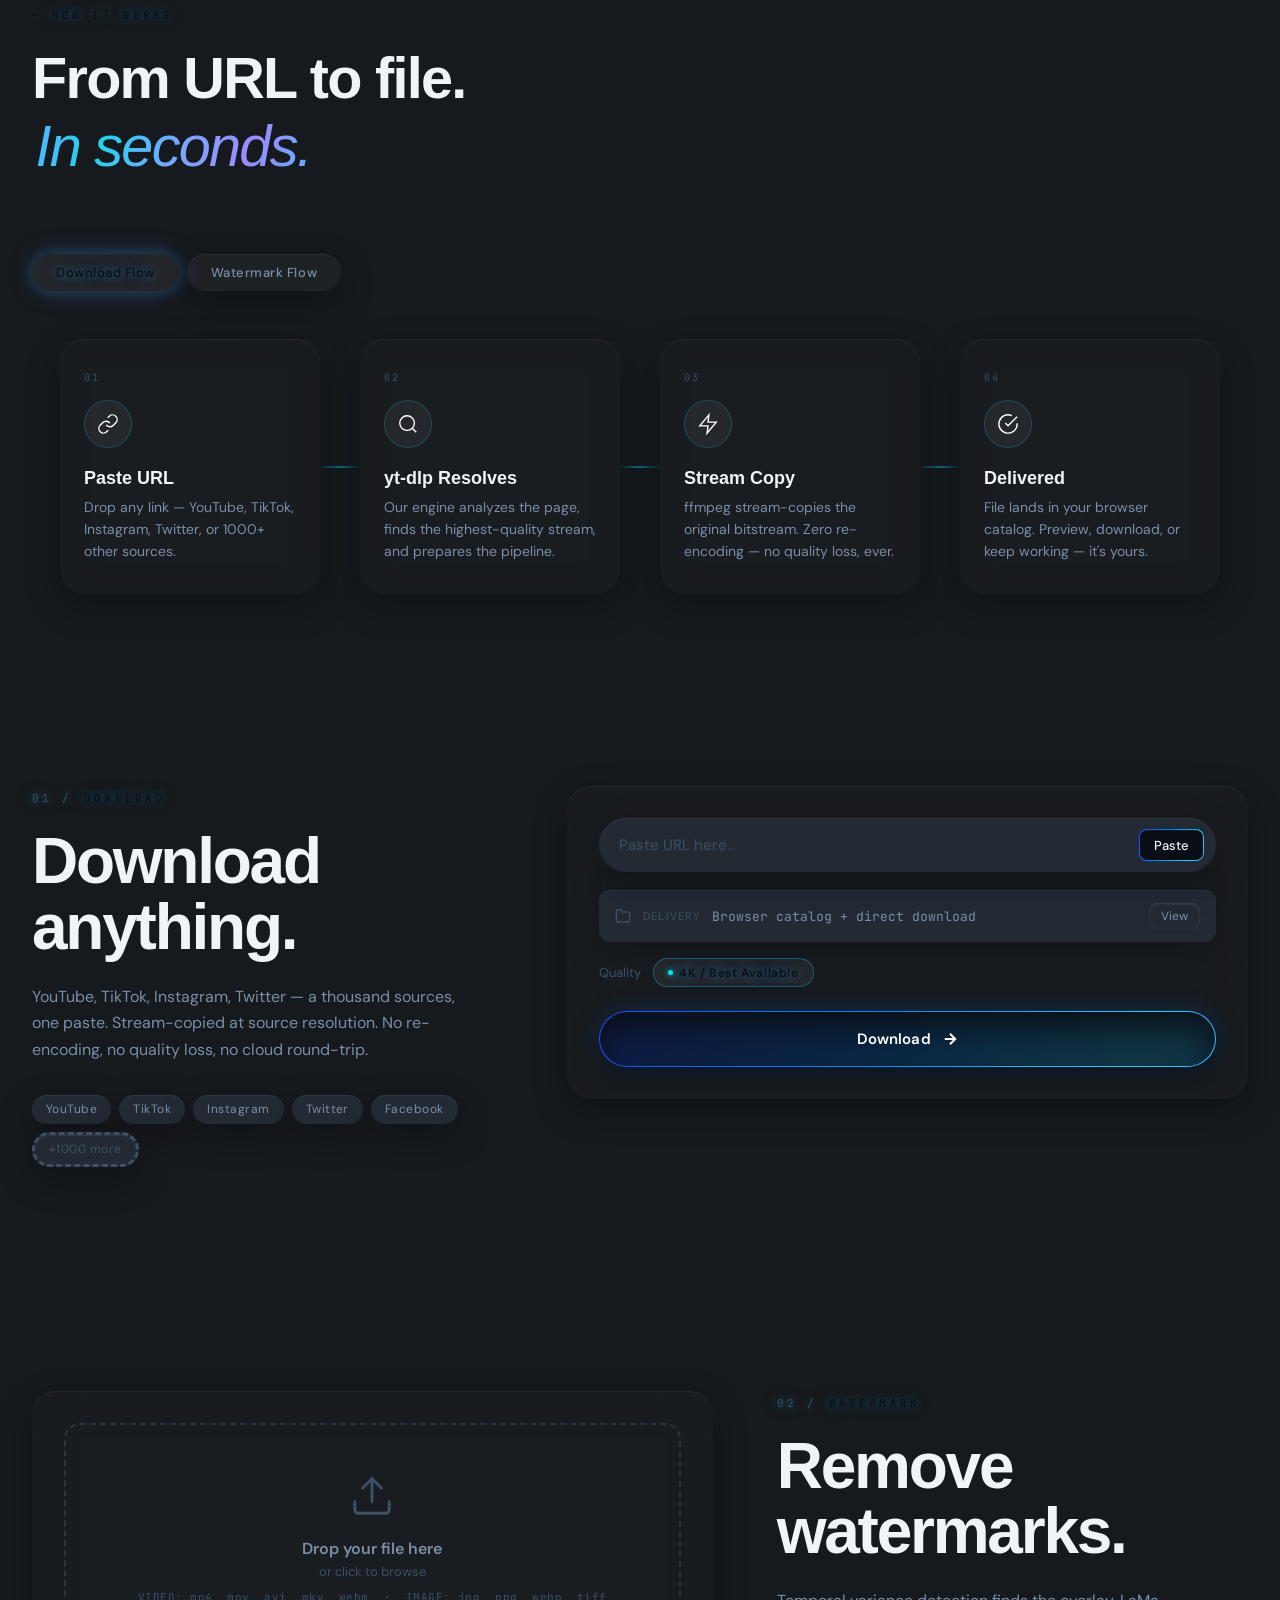
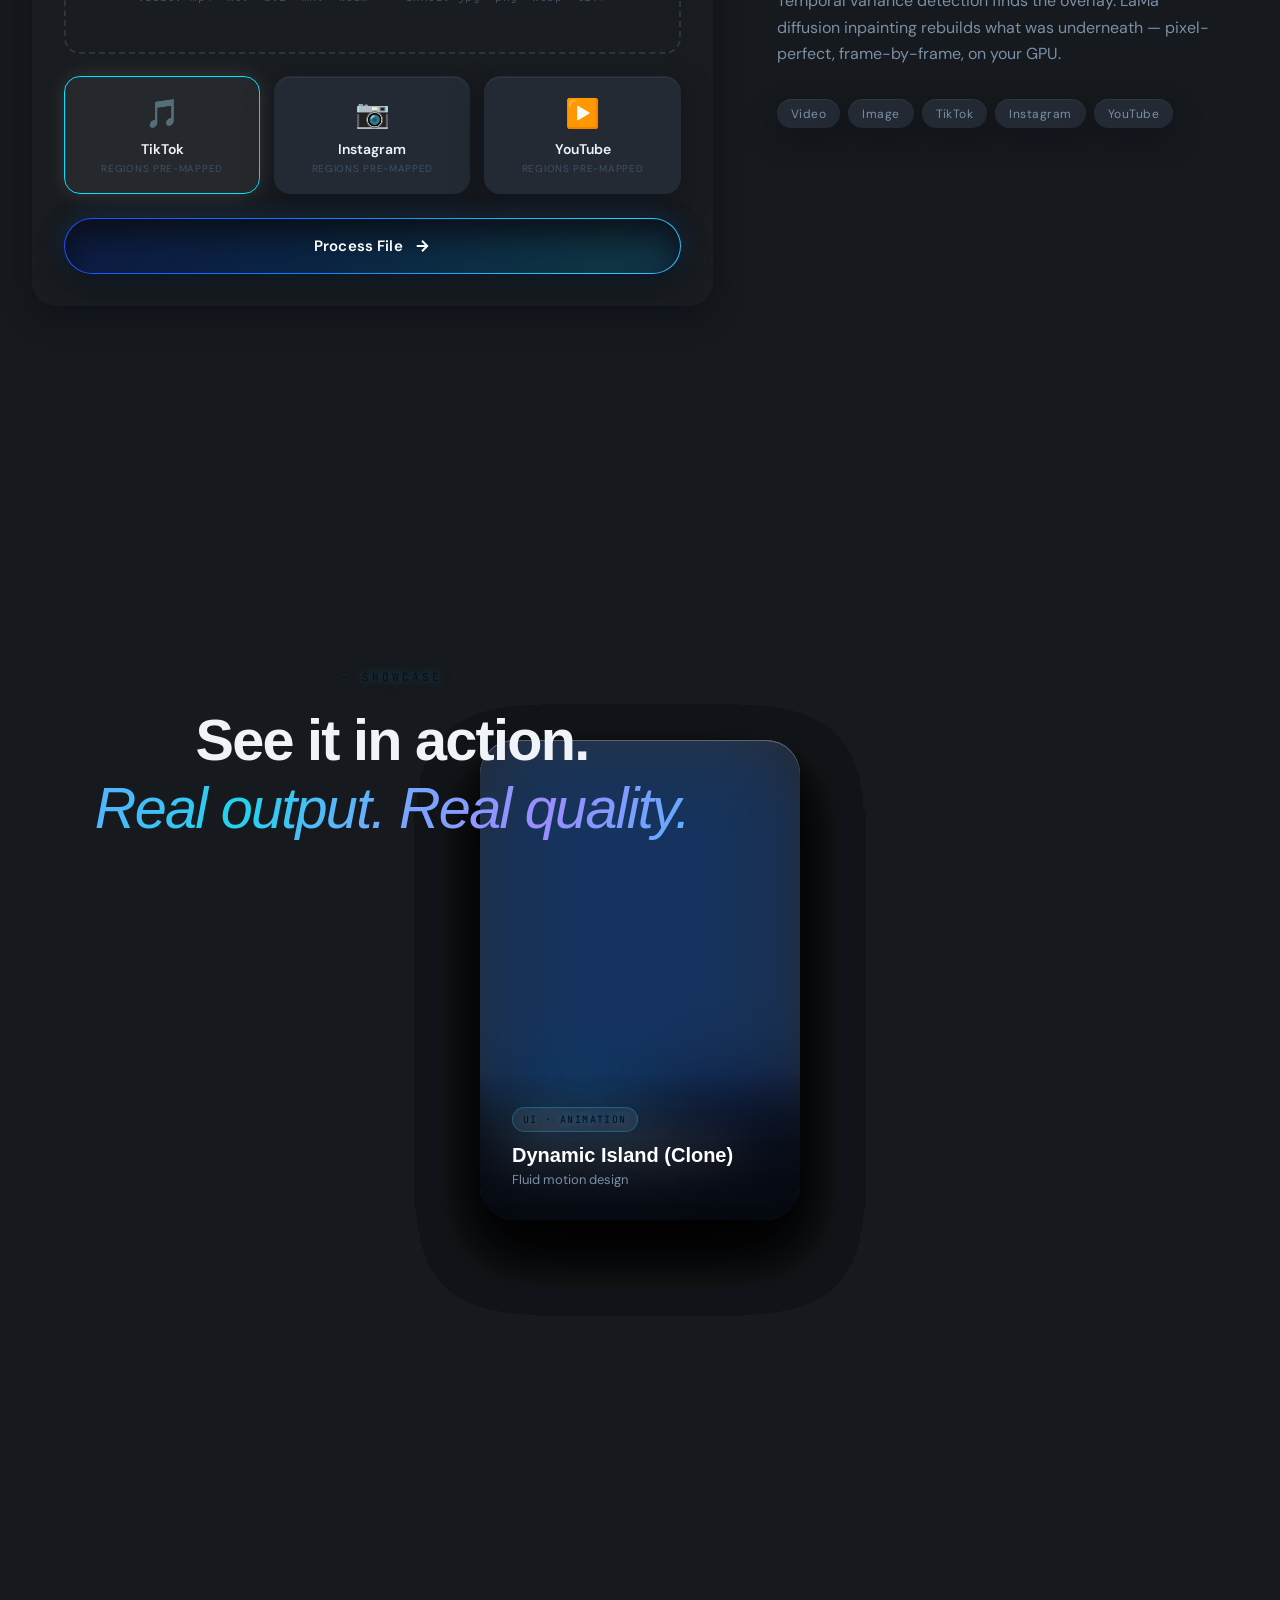
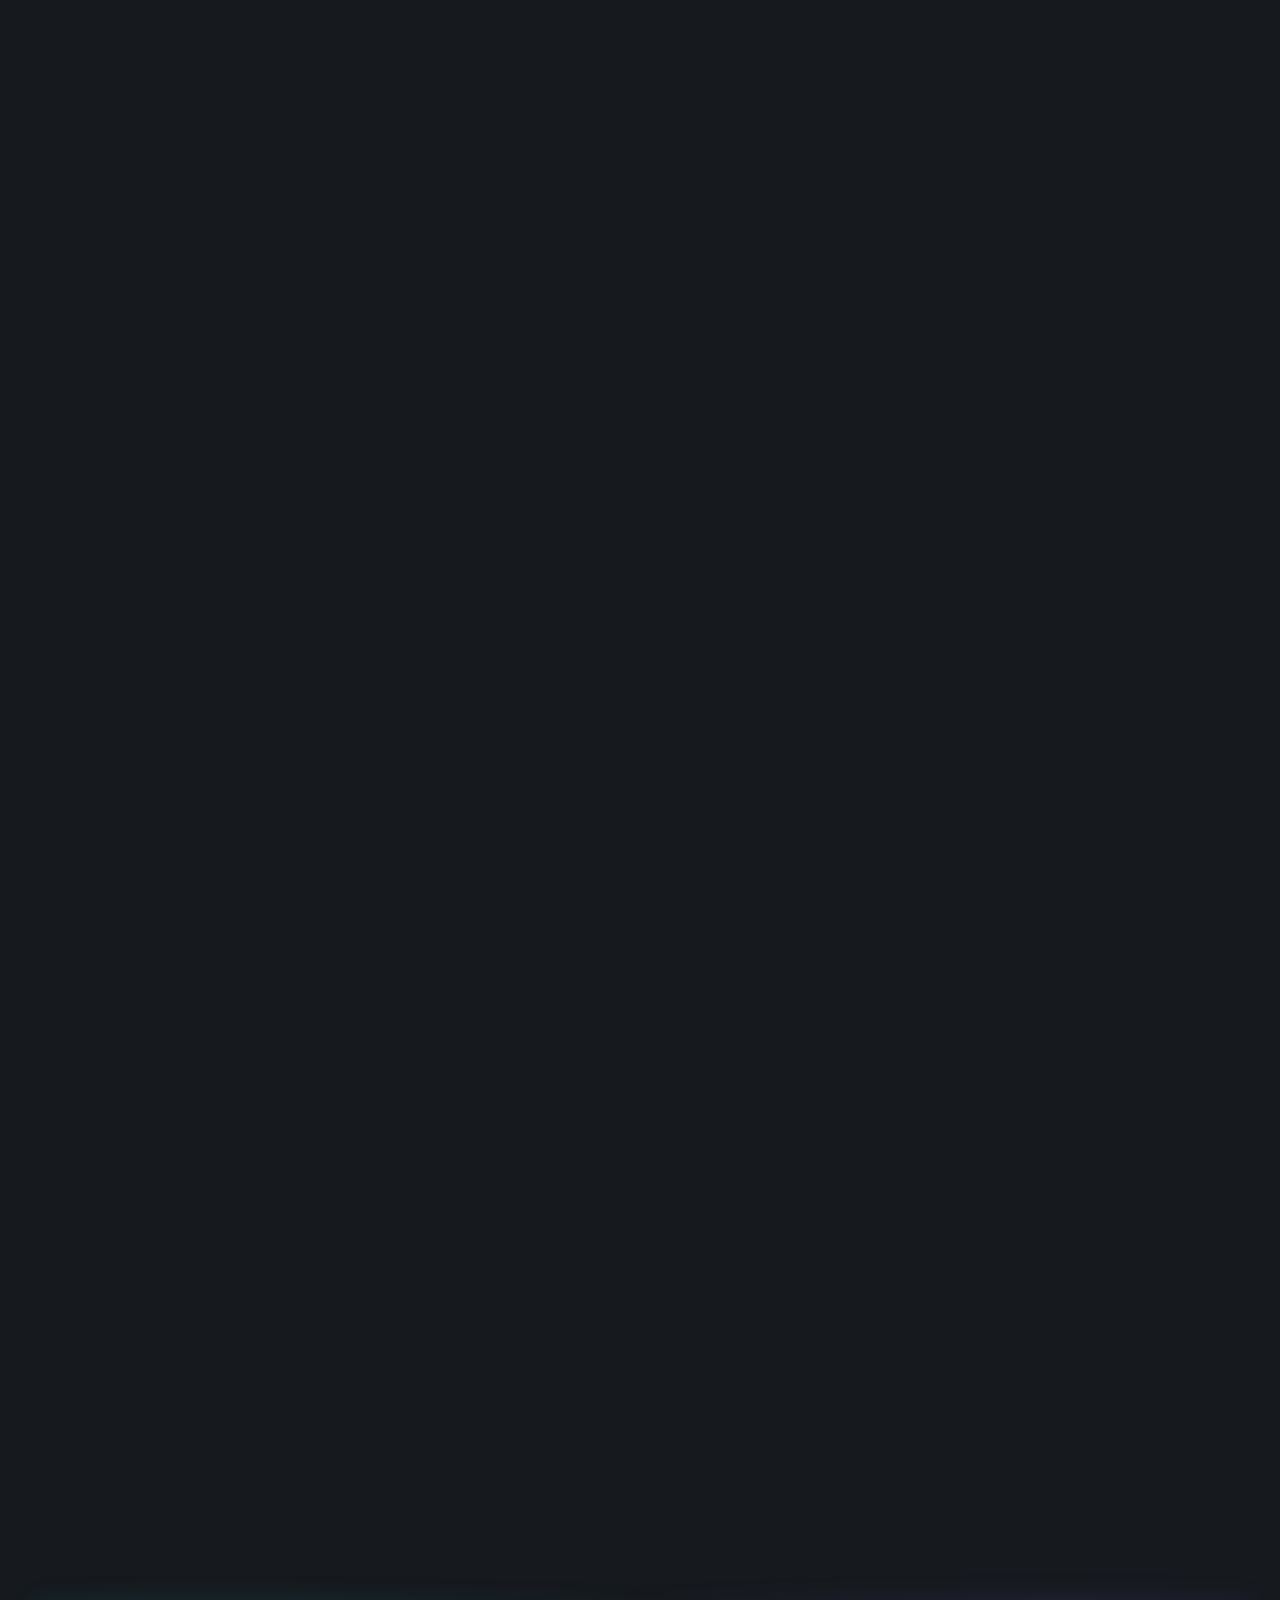
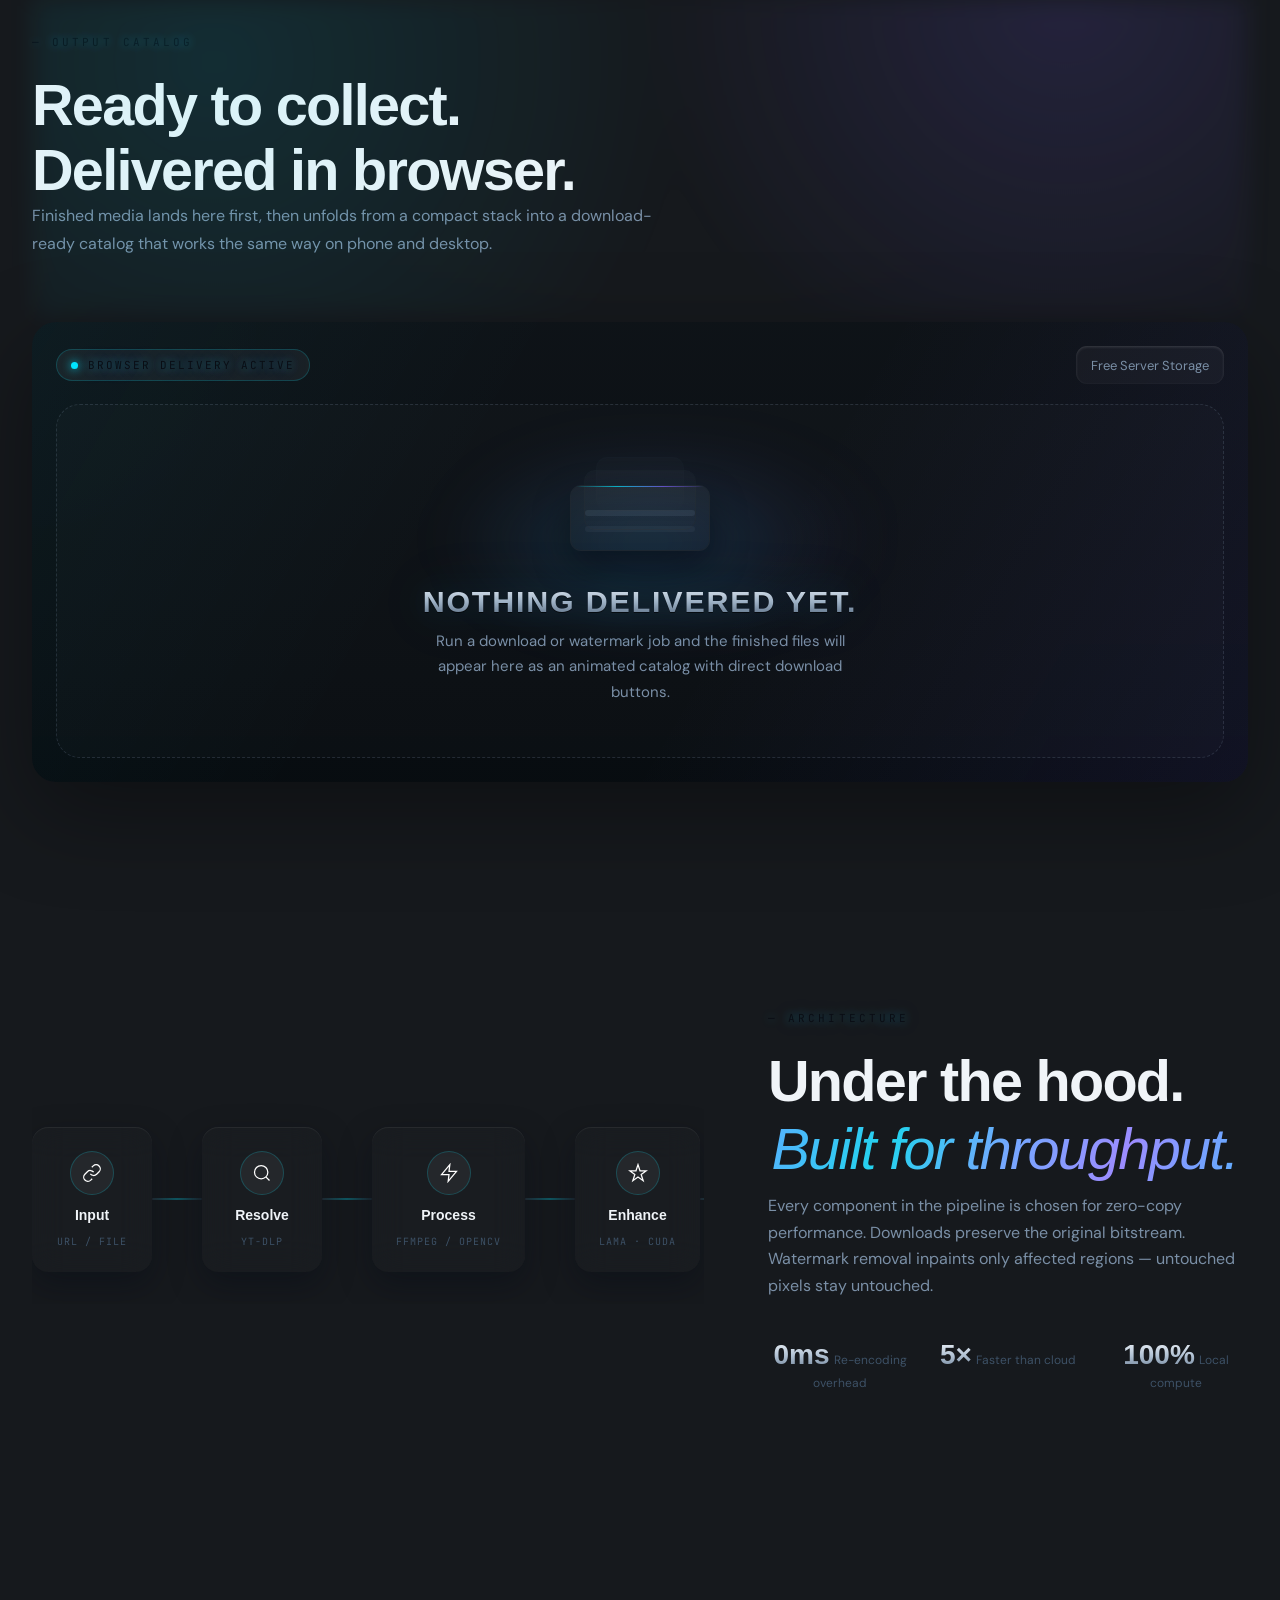
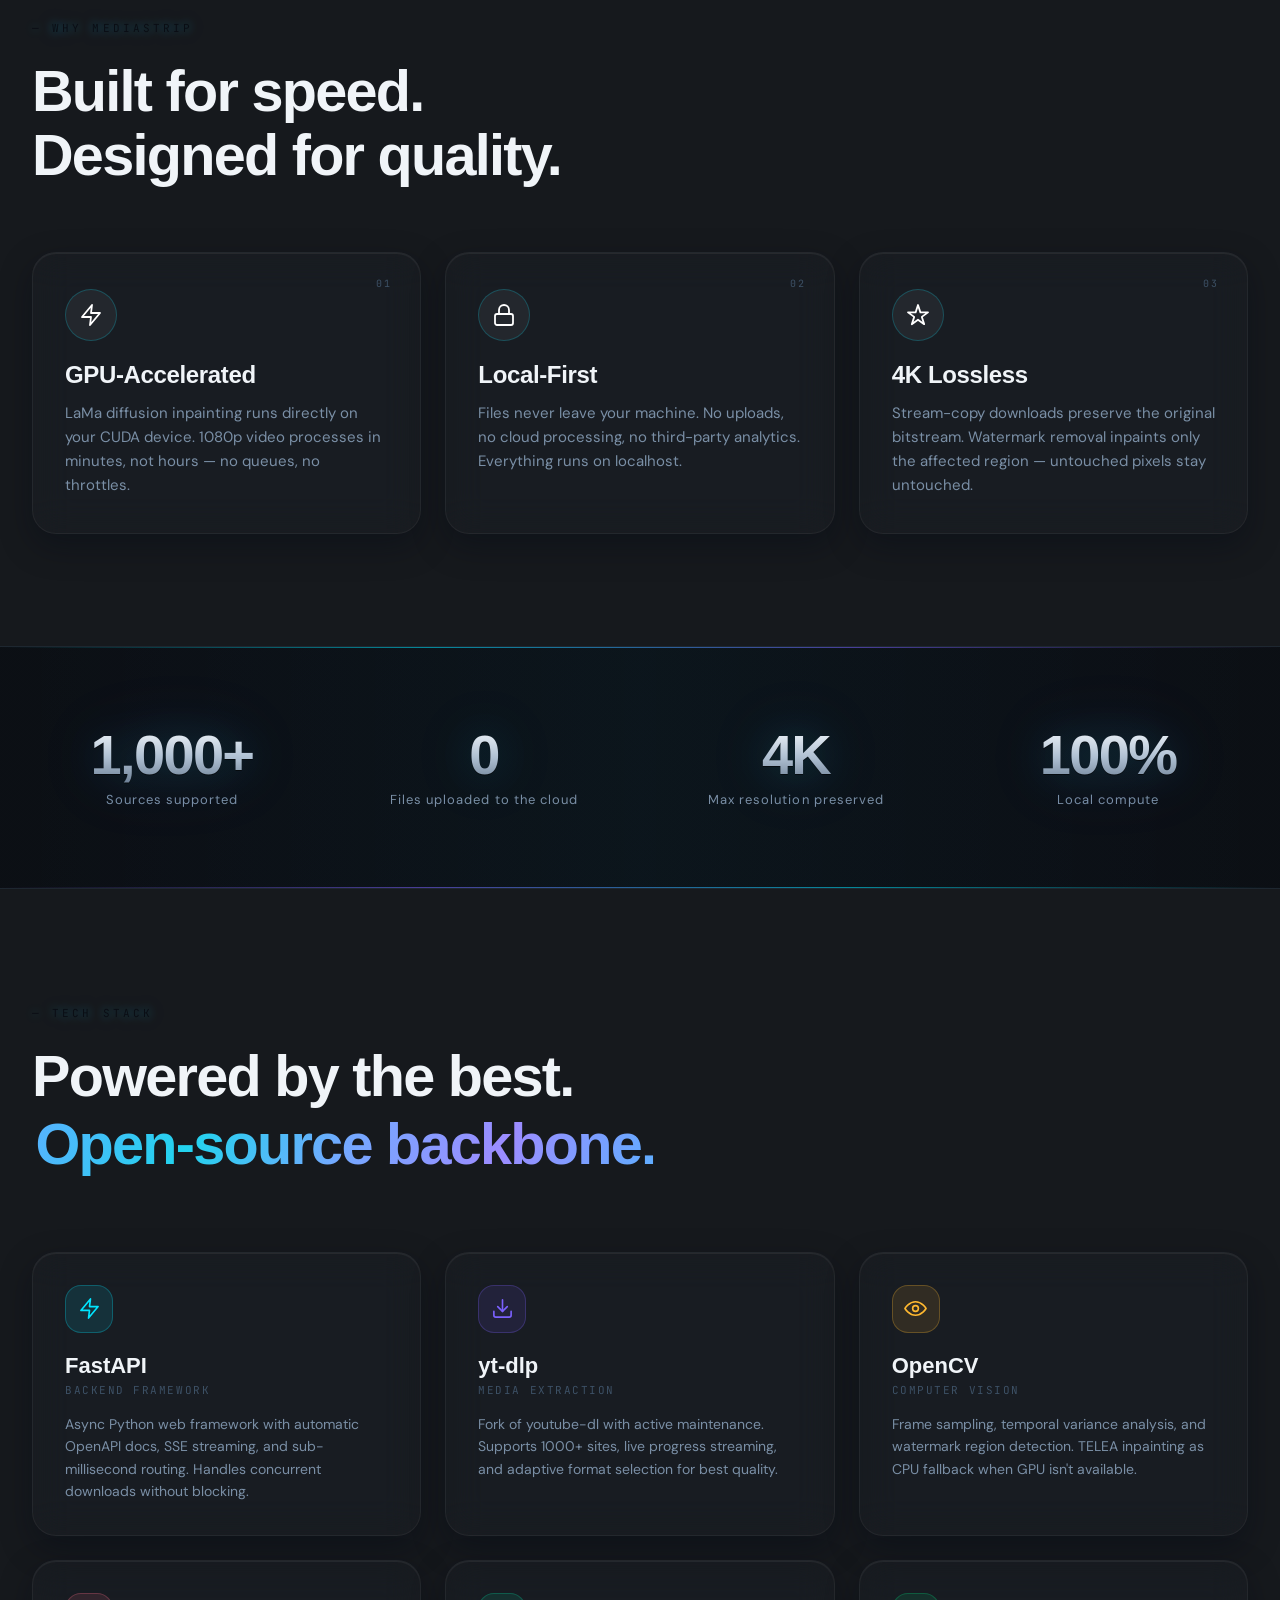
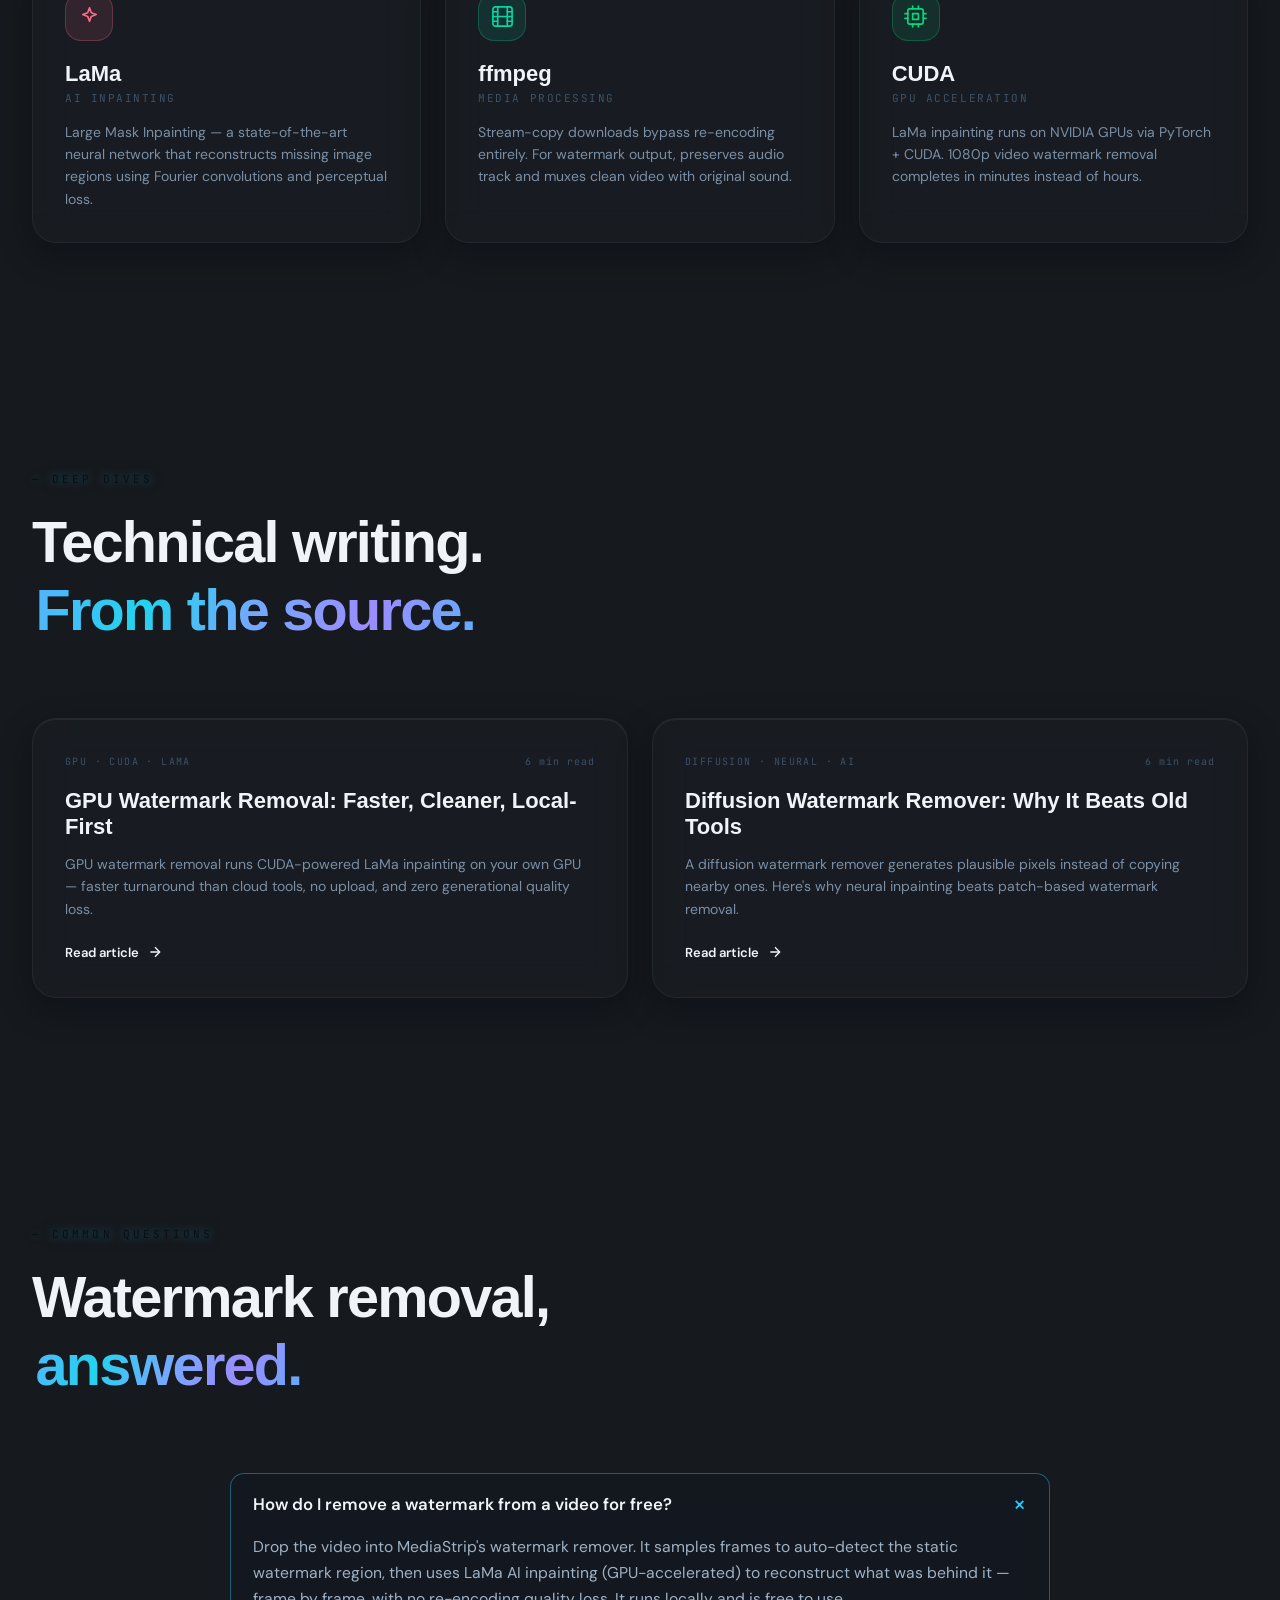
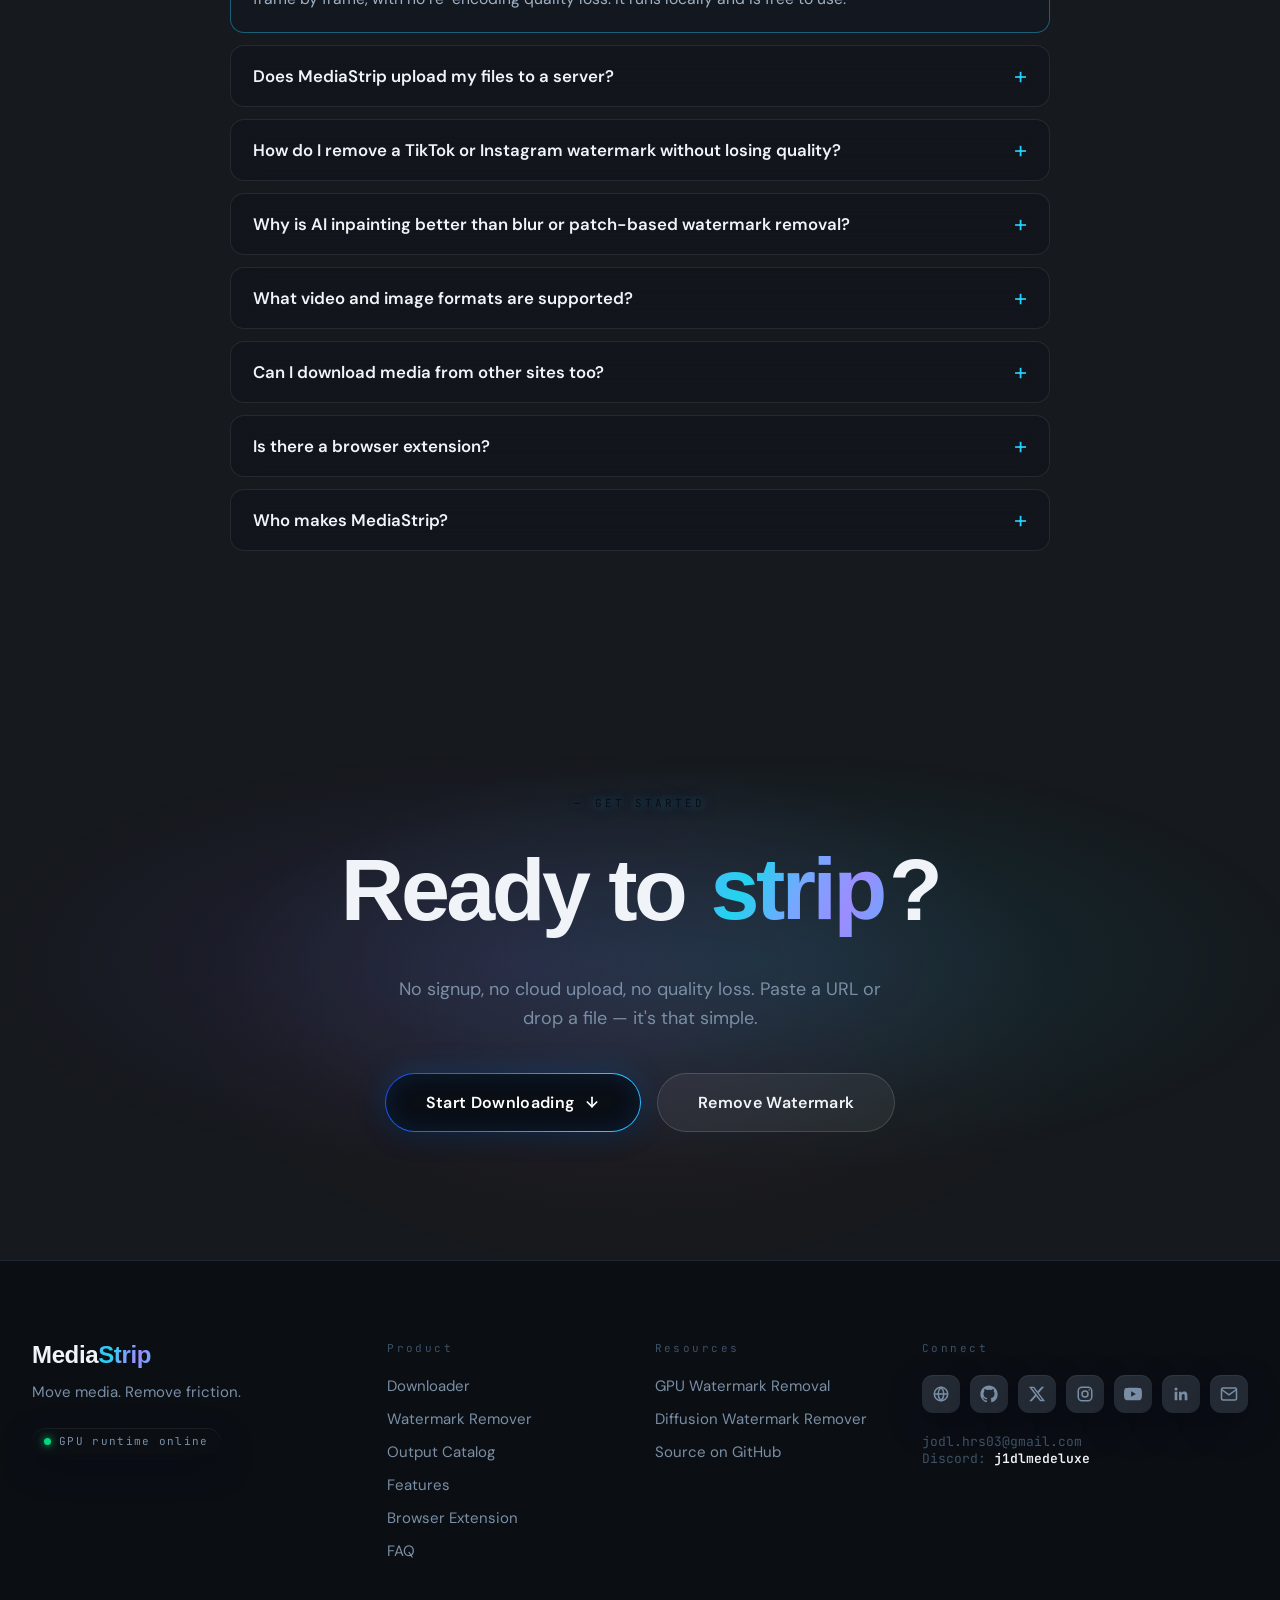
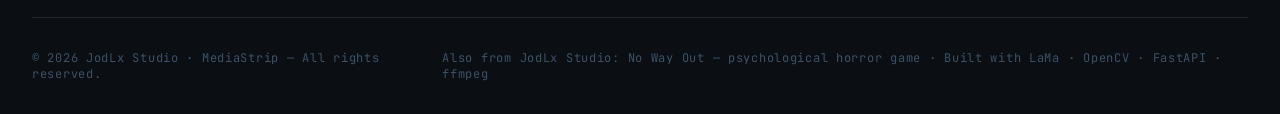
==== commit 031204f6: "chore(seo): add Google Search Console html-tag verification meta Co-Authored-By: Claude Opus 4.8 <no" ====
--- a/static/index.html
+++ b/static/index.html
@@ -4,6 +4,7 @@
 <meta charset="UTF-8">
 <meta name="viewport" content="width=device-width, initial-scale=1.0">
 <meta name="robots" content="index, follow, max-image-preview:large, max-snippet:-1, max-video-preview:-1">
+<meta name="google-site-verification" content="TJDzFOenv424q9jc-g6kx_fxbsnoXH1wGP6ppTXuGJs" />
 <title>MediaStrip — GPU Watermark Remover & 4K Media Toolkit by JodLx Studio</title>
 <meta name="description" content="MediaStrip by JodLx Studio — a local-first, GPU-accelerated creator media toolkit. Remove watermarks frame-by-frame with LaMa AI inpainting and grab media from 1000+ sources at native 4K. Your files never leave your machine. Free.">
 <meta name="author" content="JodLx Studio">
@@ -1027,7 +1028,7 @@
 
   <div class="footer-bottom">
     <div class="footer-copy">© 2026 <a href="https://portfolio.jodlx.in/" target="_blank" rel="noopener" style="color:inherit">JodLx Studio</a> · MediaStrip — All rights reserved.</div>
-    <div class="footer-credit">Built with LaMa · OpenCV · FastAPI · ffmpeg</div>
+    <div class="footer-credit">Also from JodLx Studio: <a href="https://nowayout.jodlx.in/" target="_blank" rel="noopener" style="color:inherit">No Way Out — psychological horror game</a> · Built with LaMa · OpenCV · FastAPI · ffmpeg</div>
   </div>
 </footer>
 
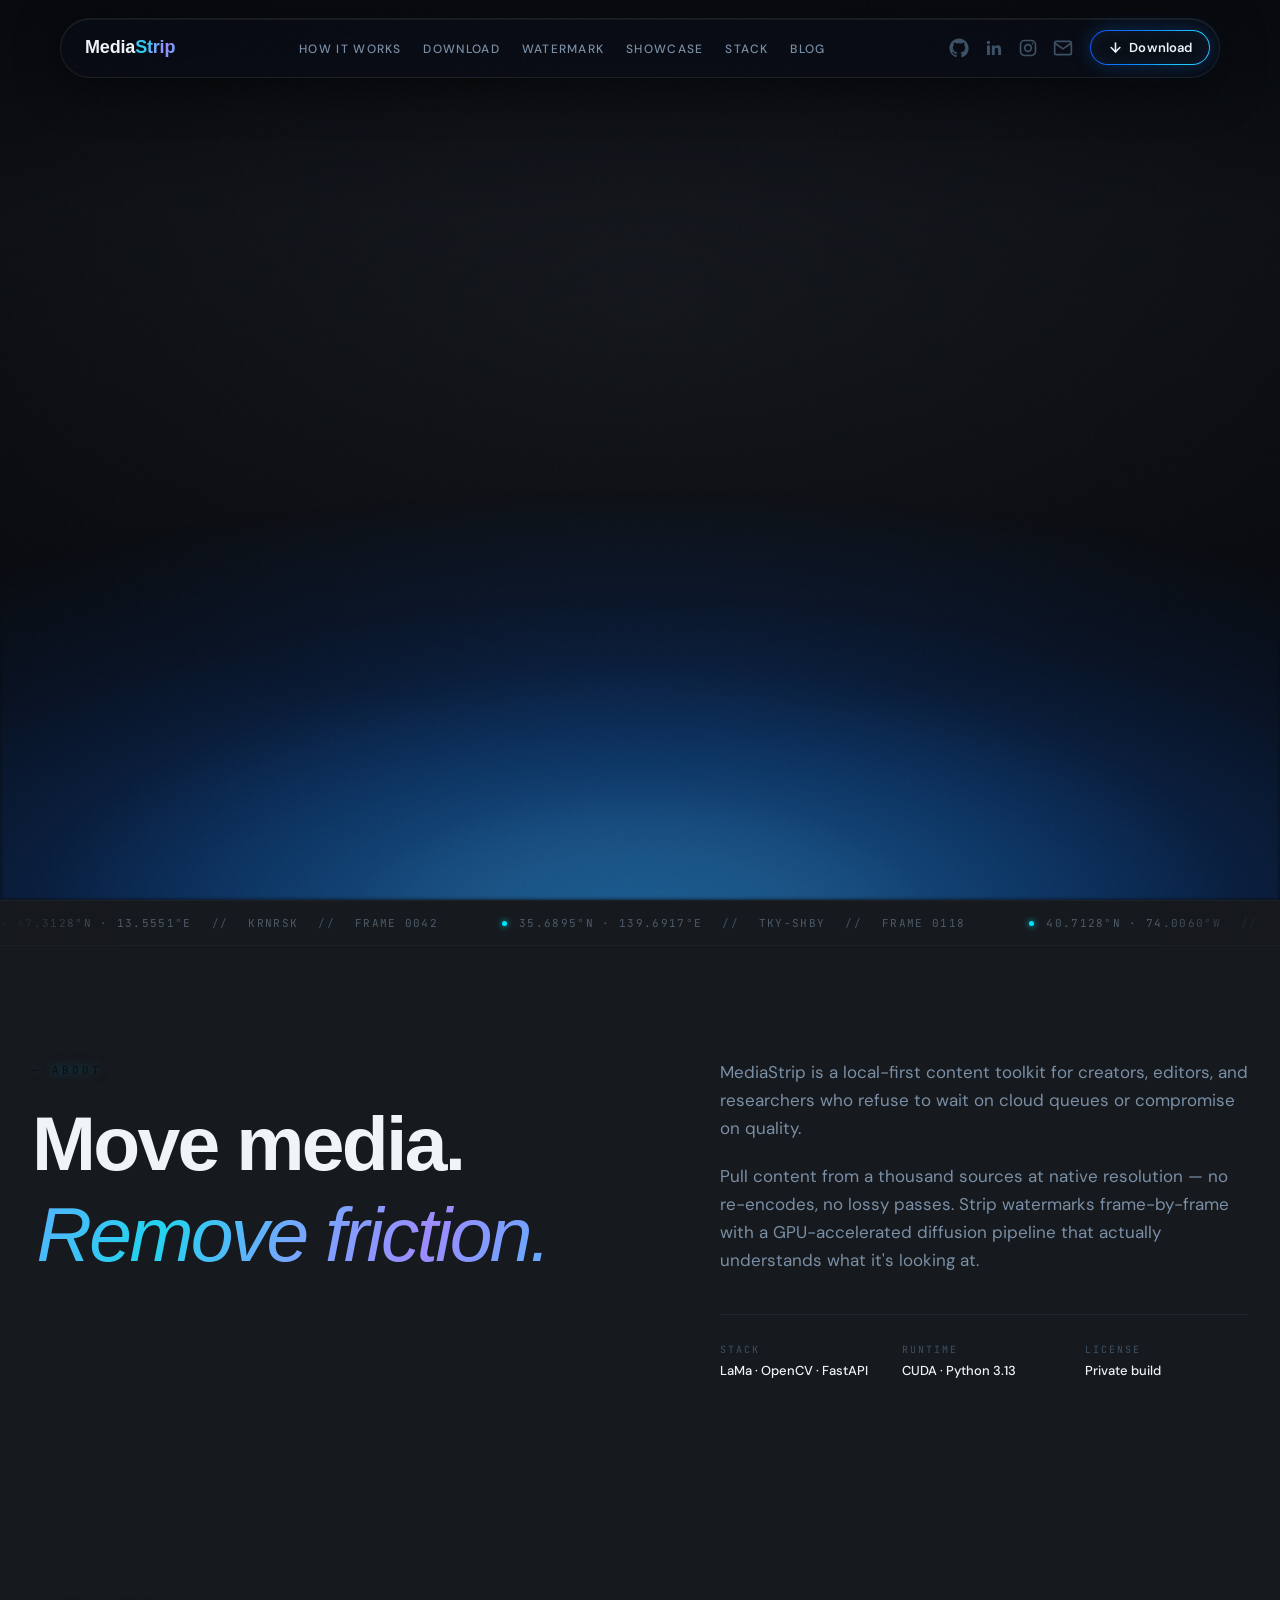
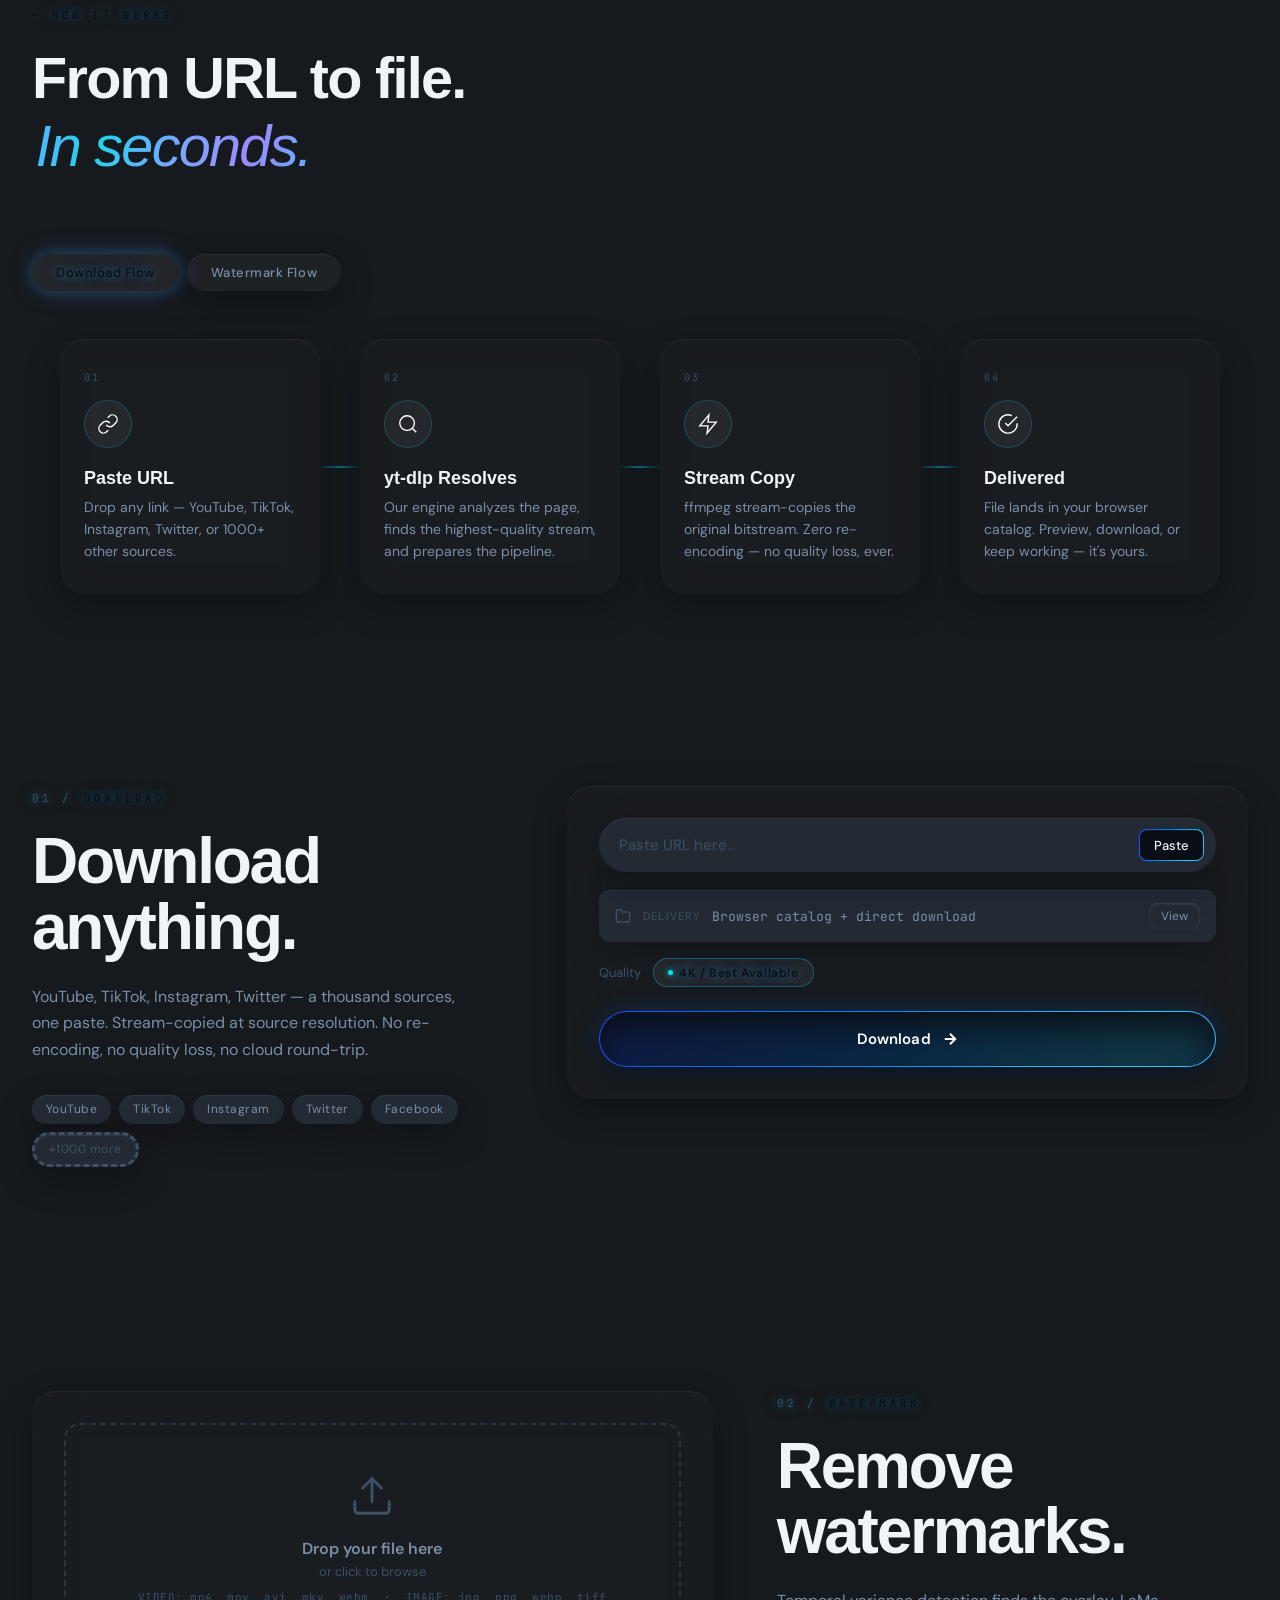
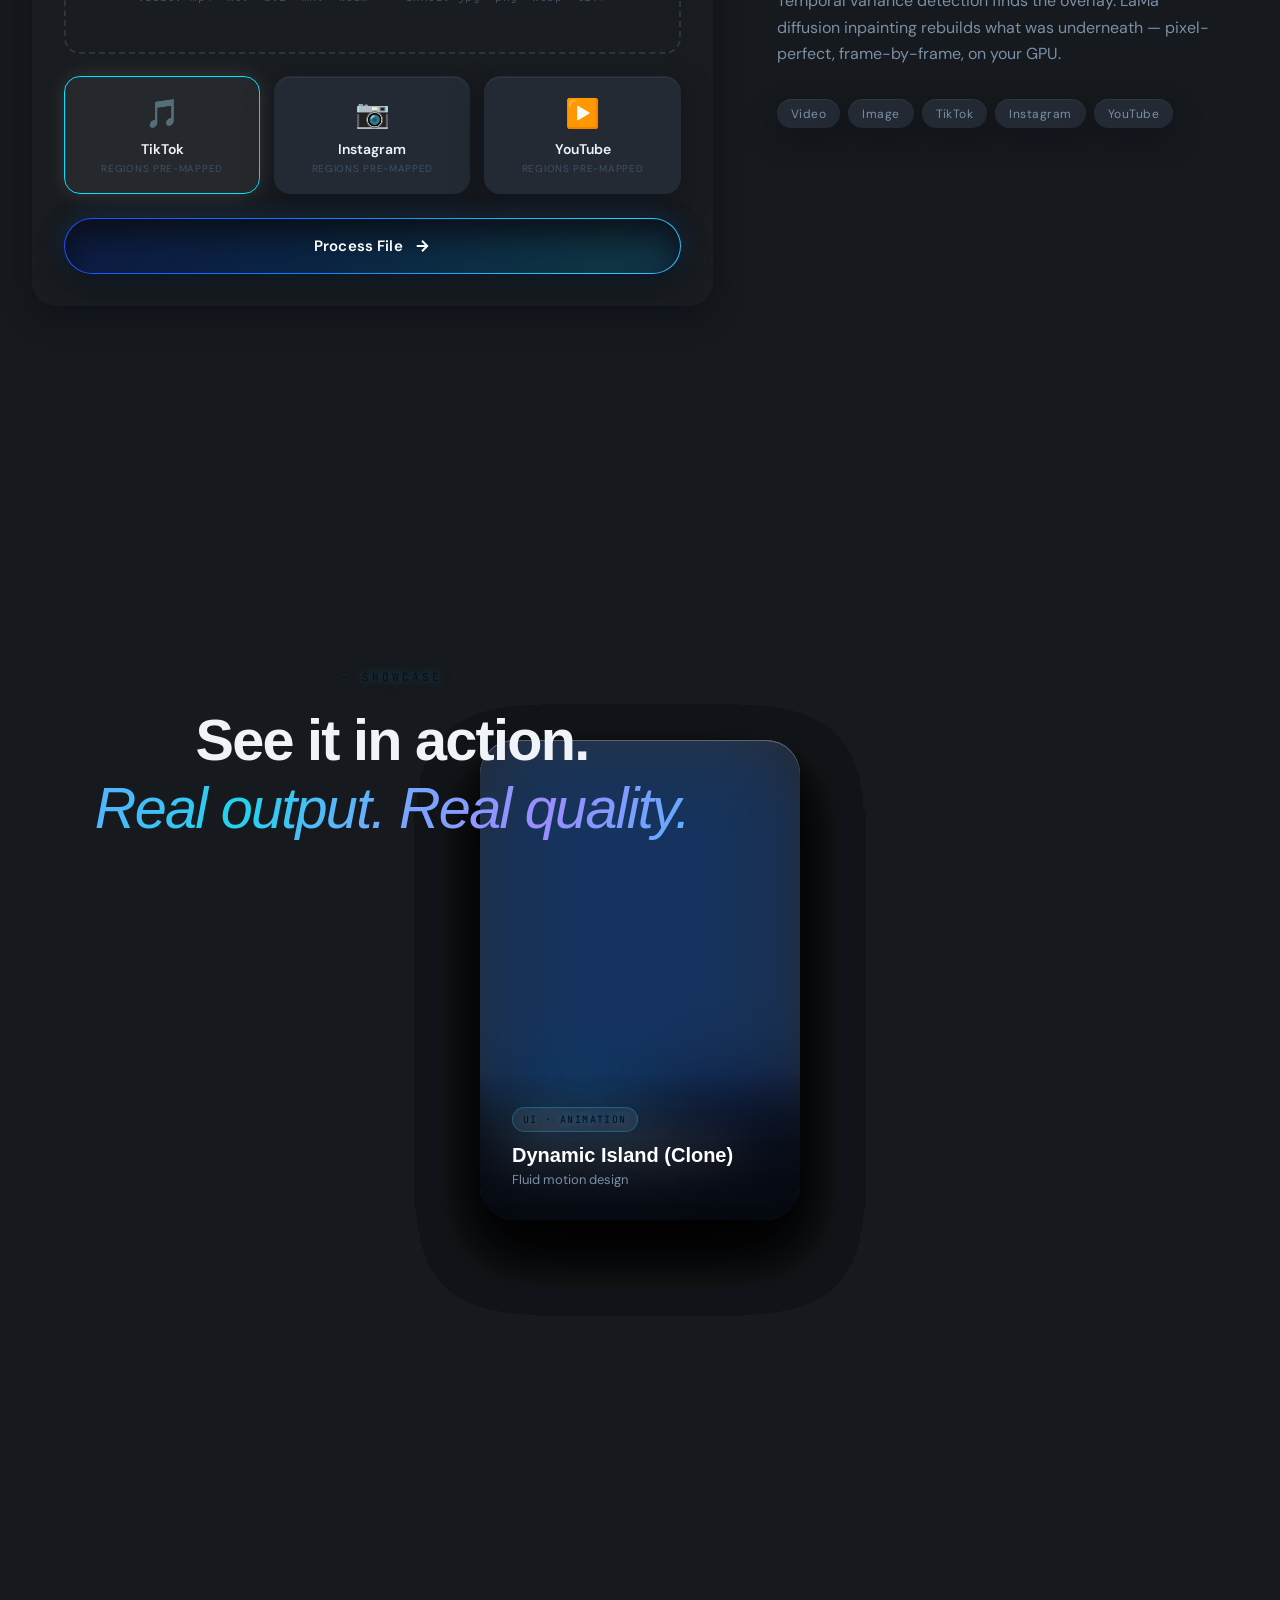
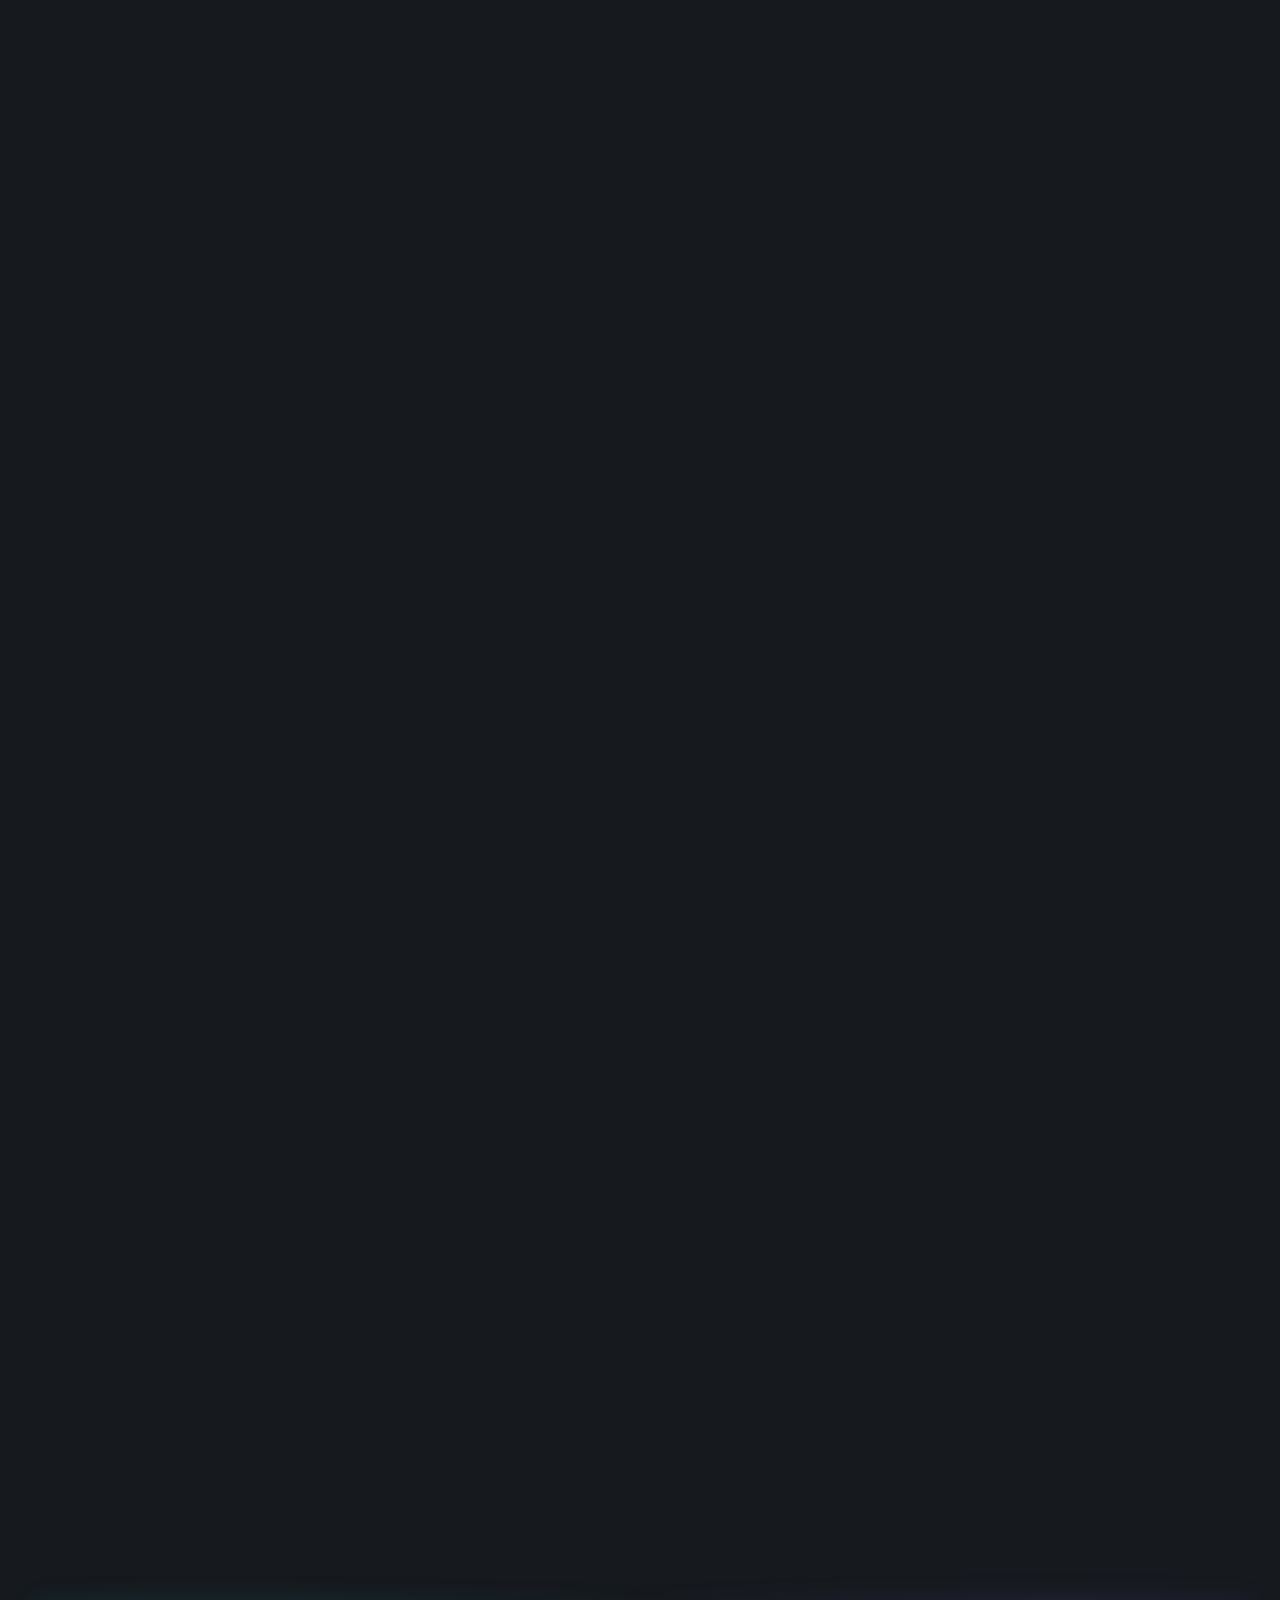
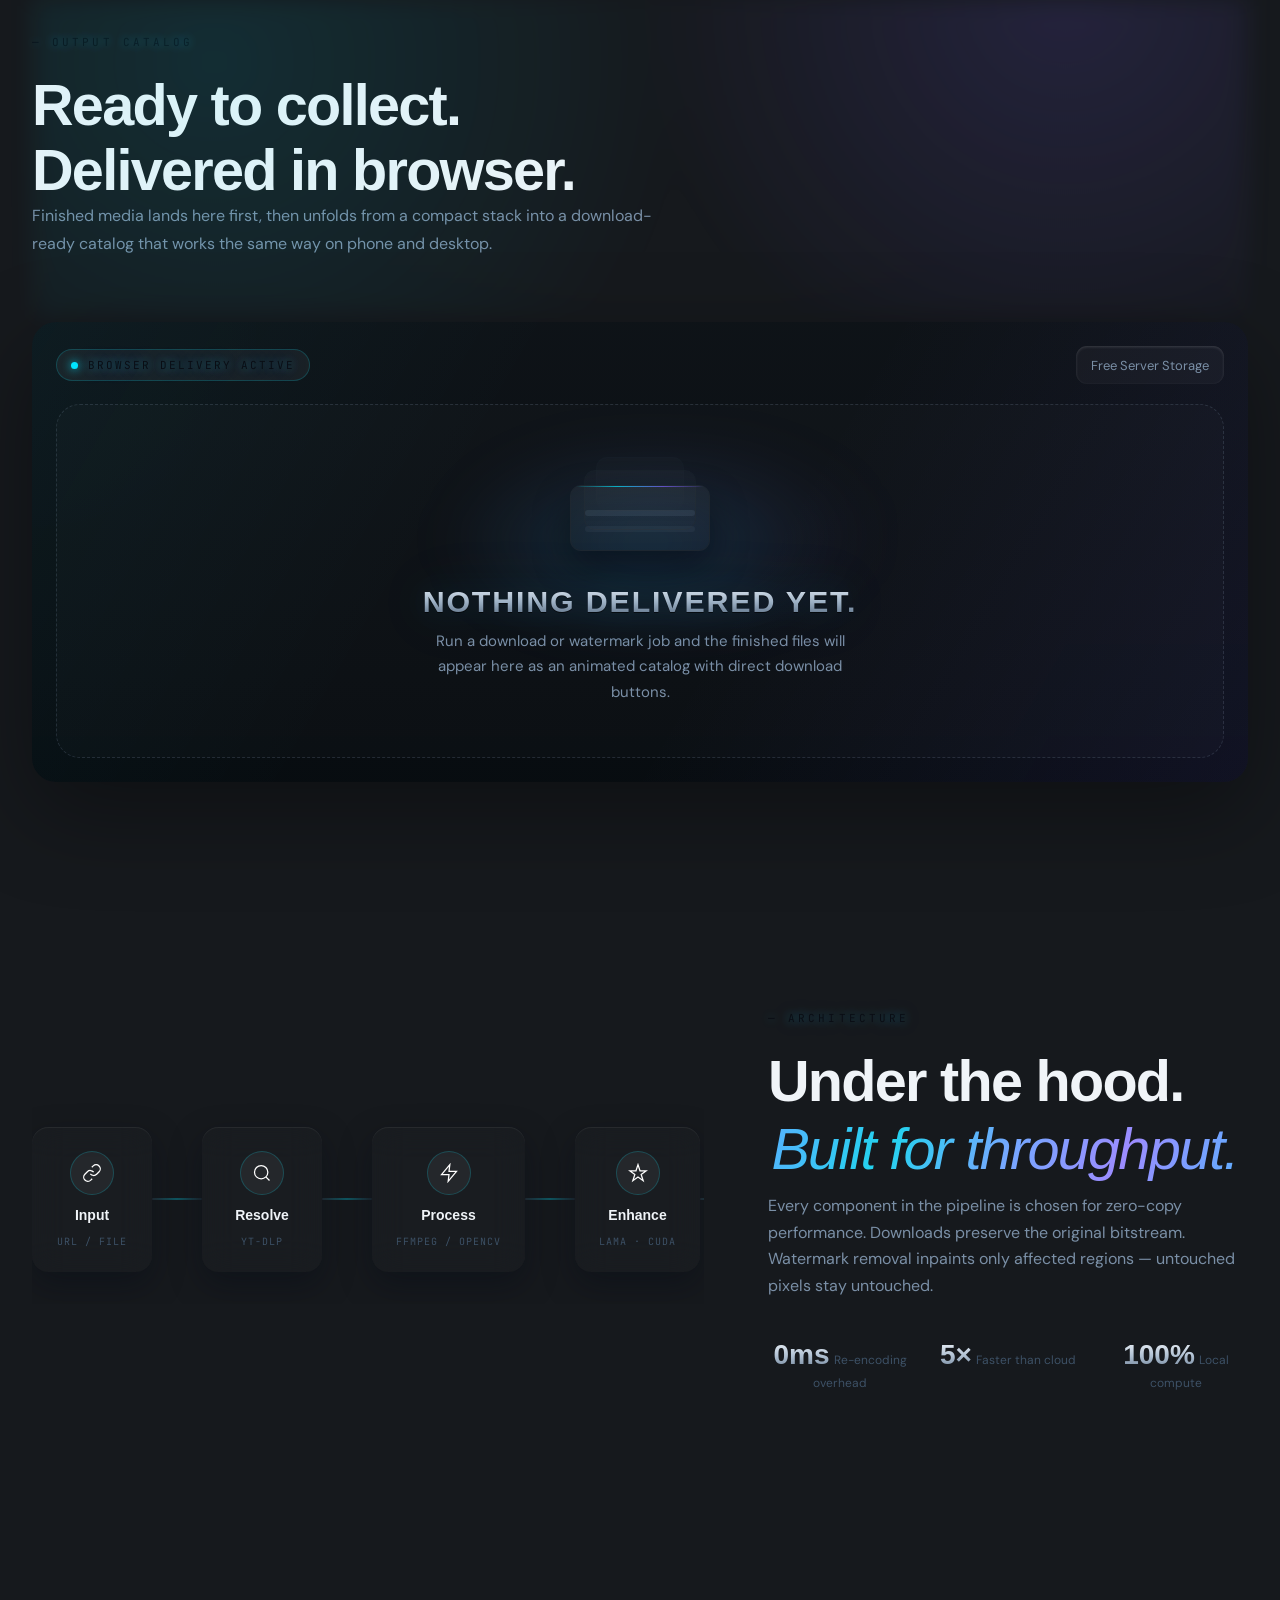
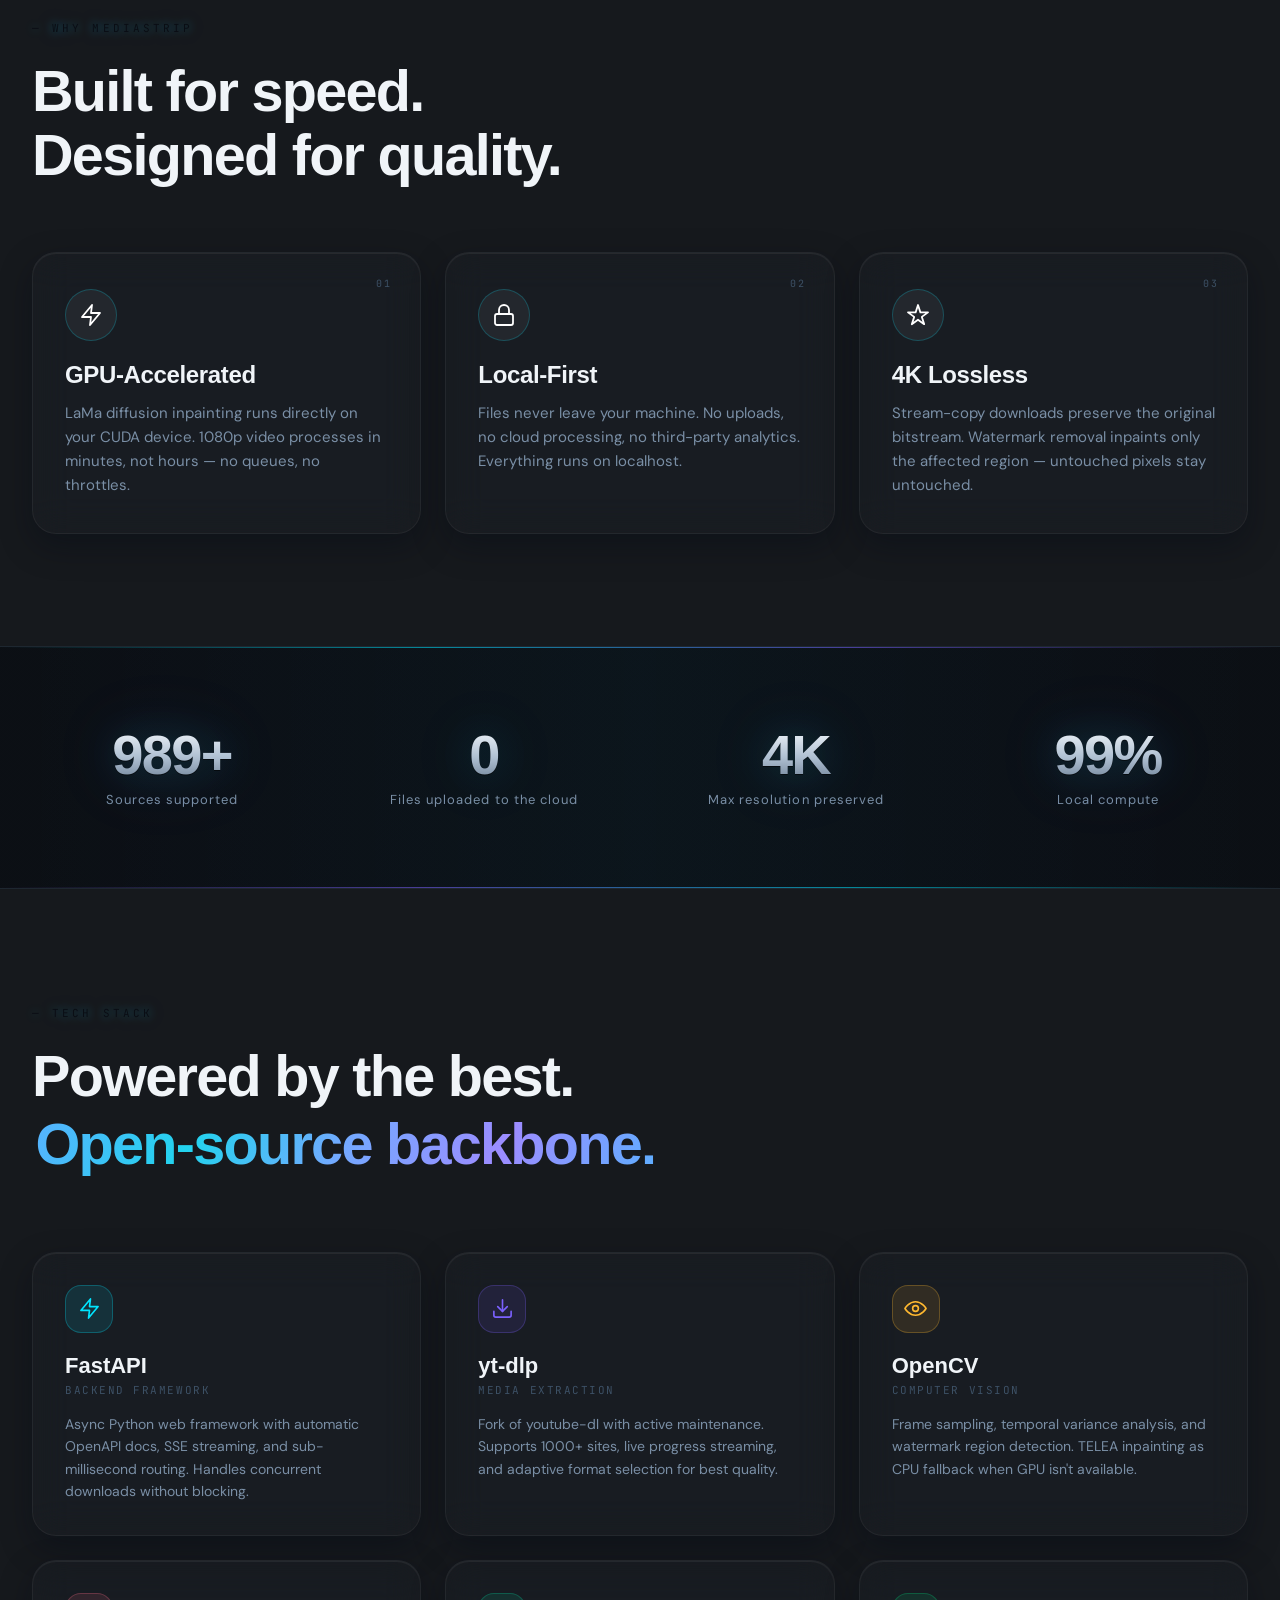
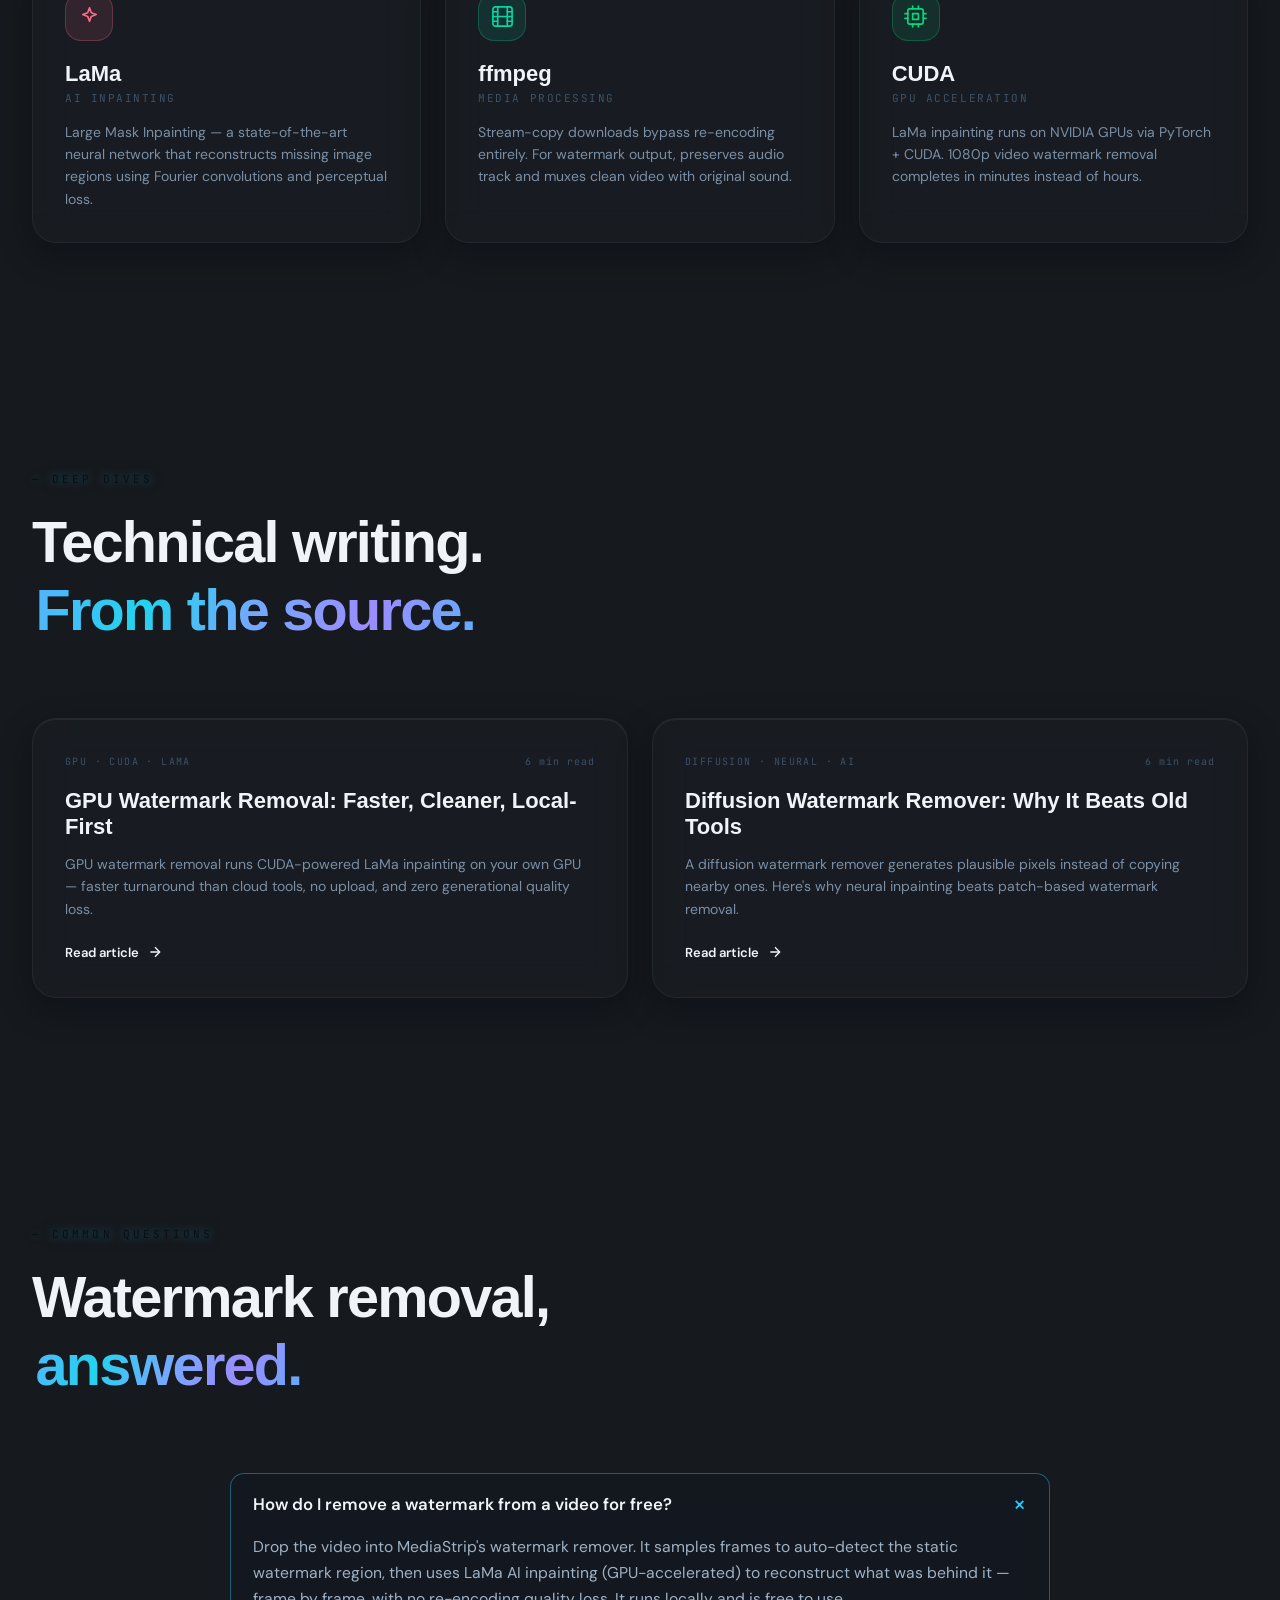
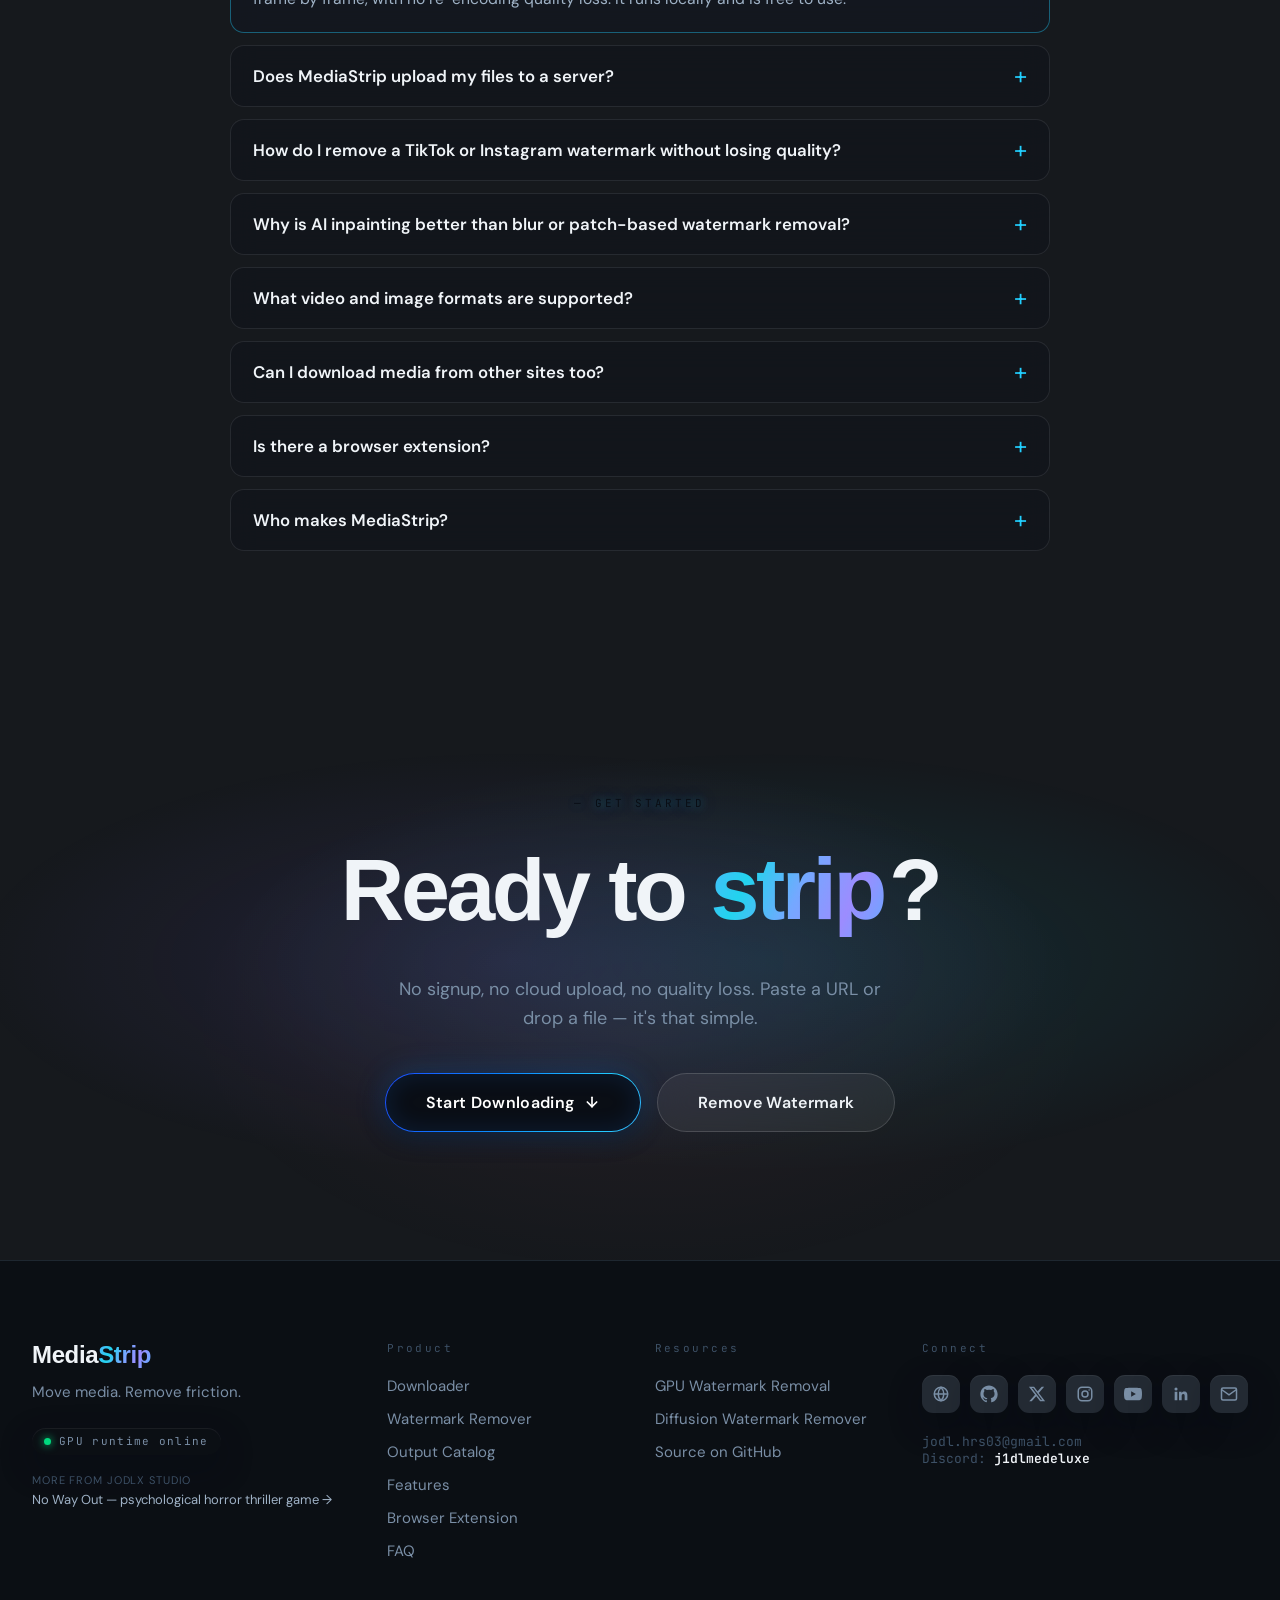
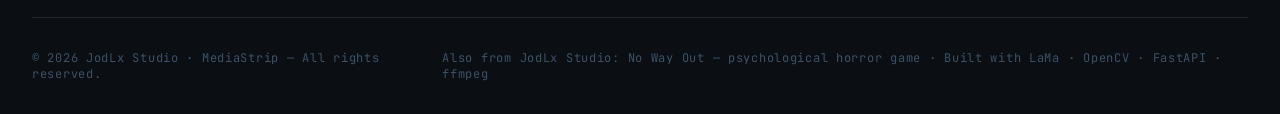
==== commit d7744517: "feat(seo): cross-link sister site No Way Out in footer (JodLx Studio cluster) Add a descriptive "Mor" ====
--- a/static/index.html
+++ b/static/index.html
@@ -137,7 +137,7 @@
   transition: opacity 900ms cubic-bezier(0.4, 0, 0.2, 1), visibility 900ms cubic-bezier(0.4, 0, 0.2, 1);
 }
 </style>
-<link rel="stylesheet" href="/static/style.css?v=21">
+<link rel="stylesheet" href="/static/style.css?v=22">
 </head>
 <body>
 
@@ -973,6 +973,10 @@
         <span class="gpu-dot"></span>
         GPU runtime online
       </div>
+      <div class="footer-sister">
+        <span class="footer-sister-label">More from JodLx Studio</span>
+        <a href="https://nowayout.jodlx.in/" target="_blank" rel="noopener">No Way Out — psychological horror thriller game →</a>
+      </div>
     </div>
 
     <div class="footer-col">
--- a/static/style.css
+++ b/static/style.css
@@ -2383,6 +2383,27 @@
   /* We won't animate showcase card translate because it uses GSAP 3D transforms actively */
 }
 
+/* ── footer sister-site link (cross-link JodLx Studio products) ── */
+.footer-sister {
+  margin-top: 18px;
+  display: flex;
+  flex-direction: column;
+  gap: 4px;
+}
+.footer-sister-label {
+  font-size: 11px;
+  letter-spacing: 0.08em;
+  text-transform: uppercase;
+  color: #3D5166;
+}
+.footer-sister a {
+  font-size: 13px;
+  color: #9FB2C6;
+  text-decoration: none;
+  transition: color 0.2s ease;
+}
+.footer-sister a:hover { color: #22CFFF; }
+
 /* ═══════════════════════════════════════════════════════════
    WATERMARK MARKER — drag boxes over the watermark (image)
 ═══════════════════════════════════════════════════════════ */
